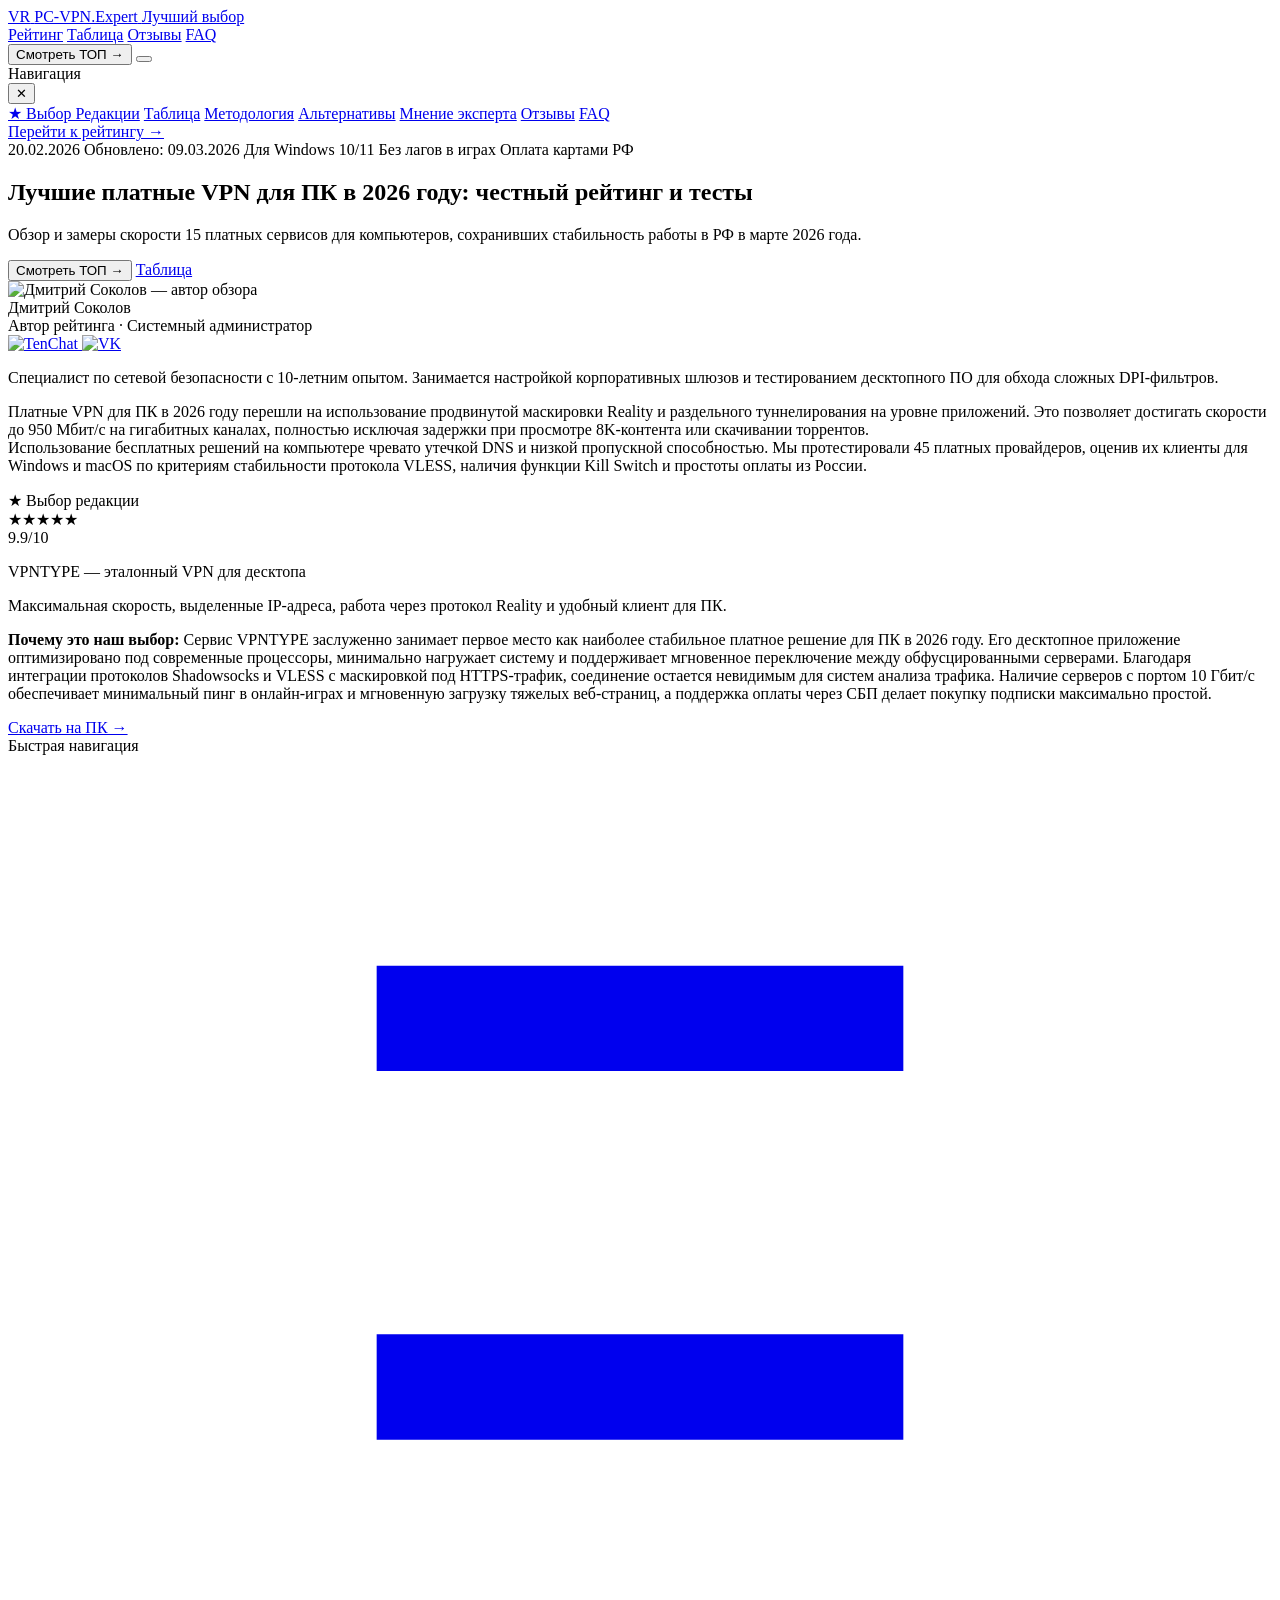
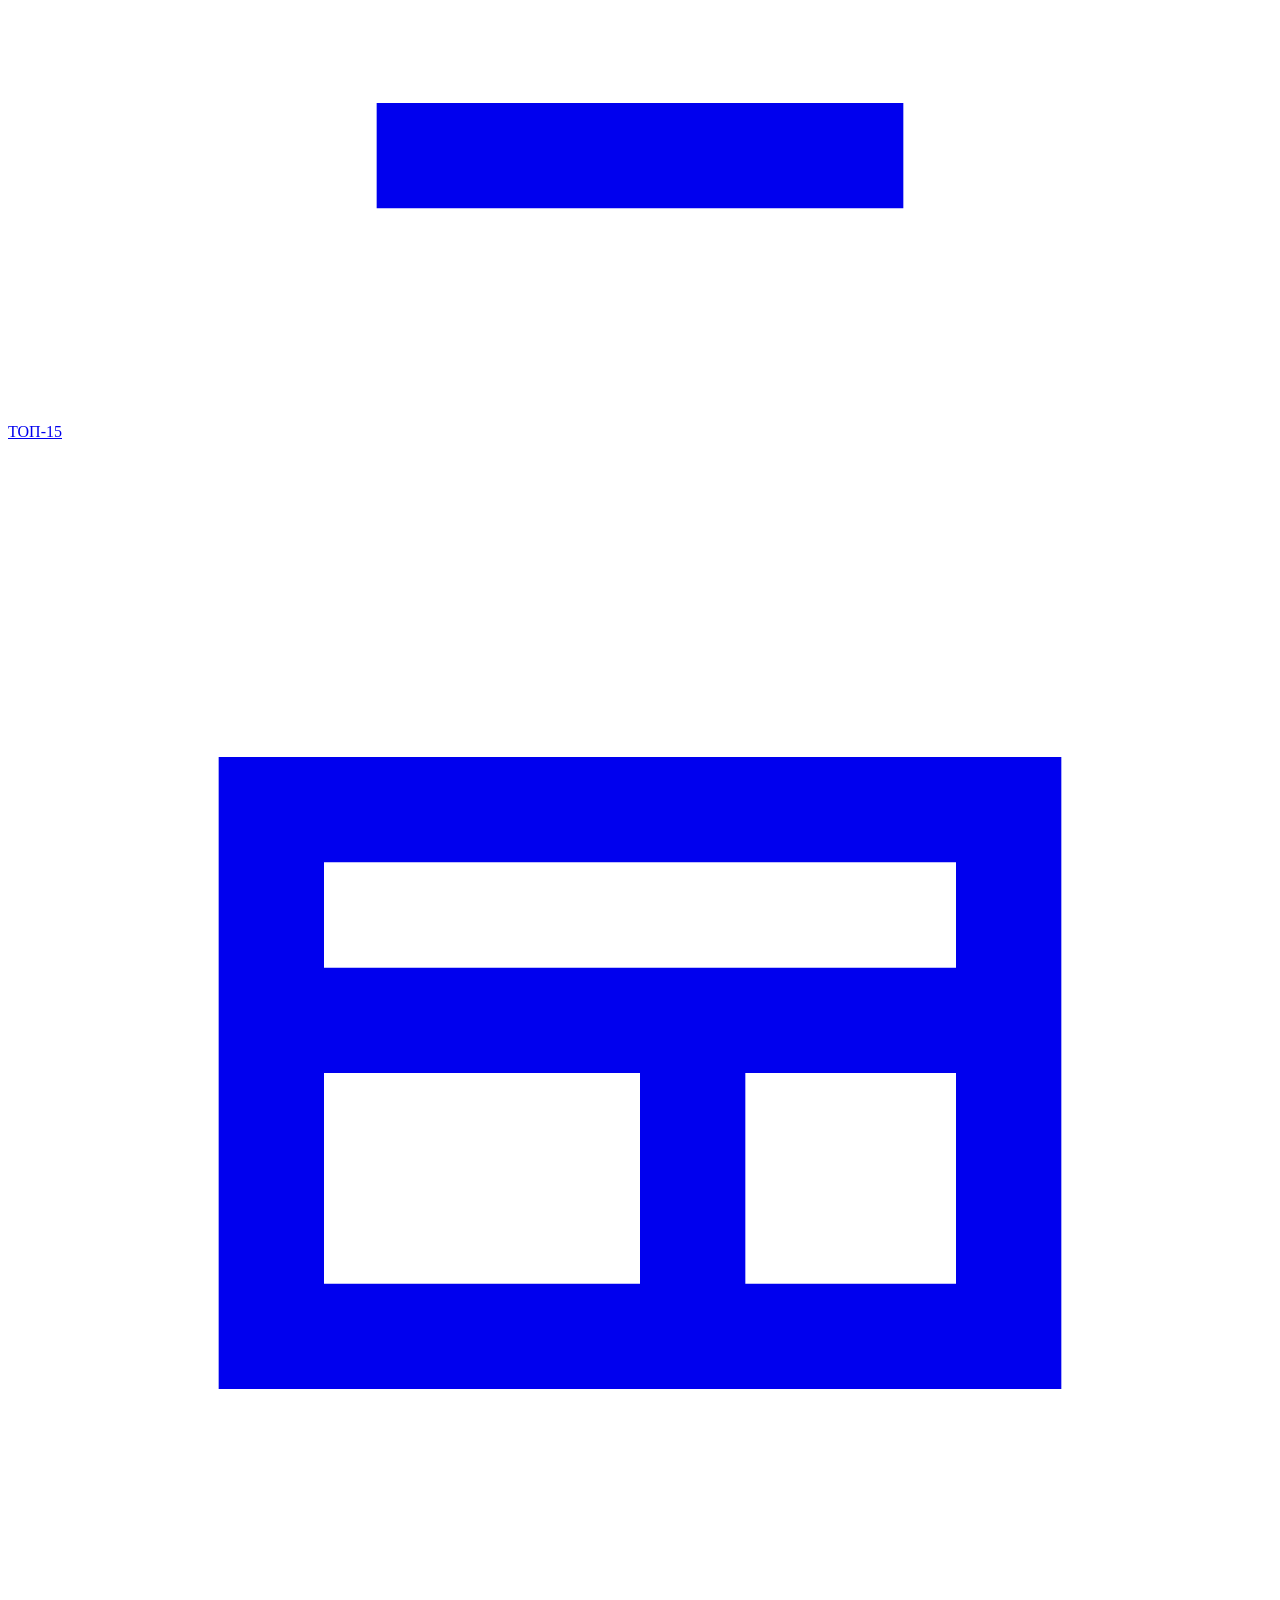
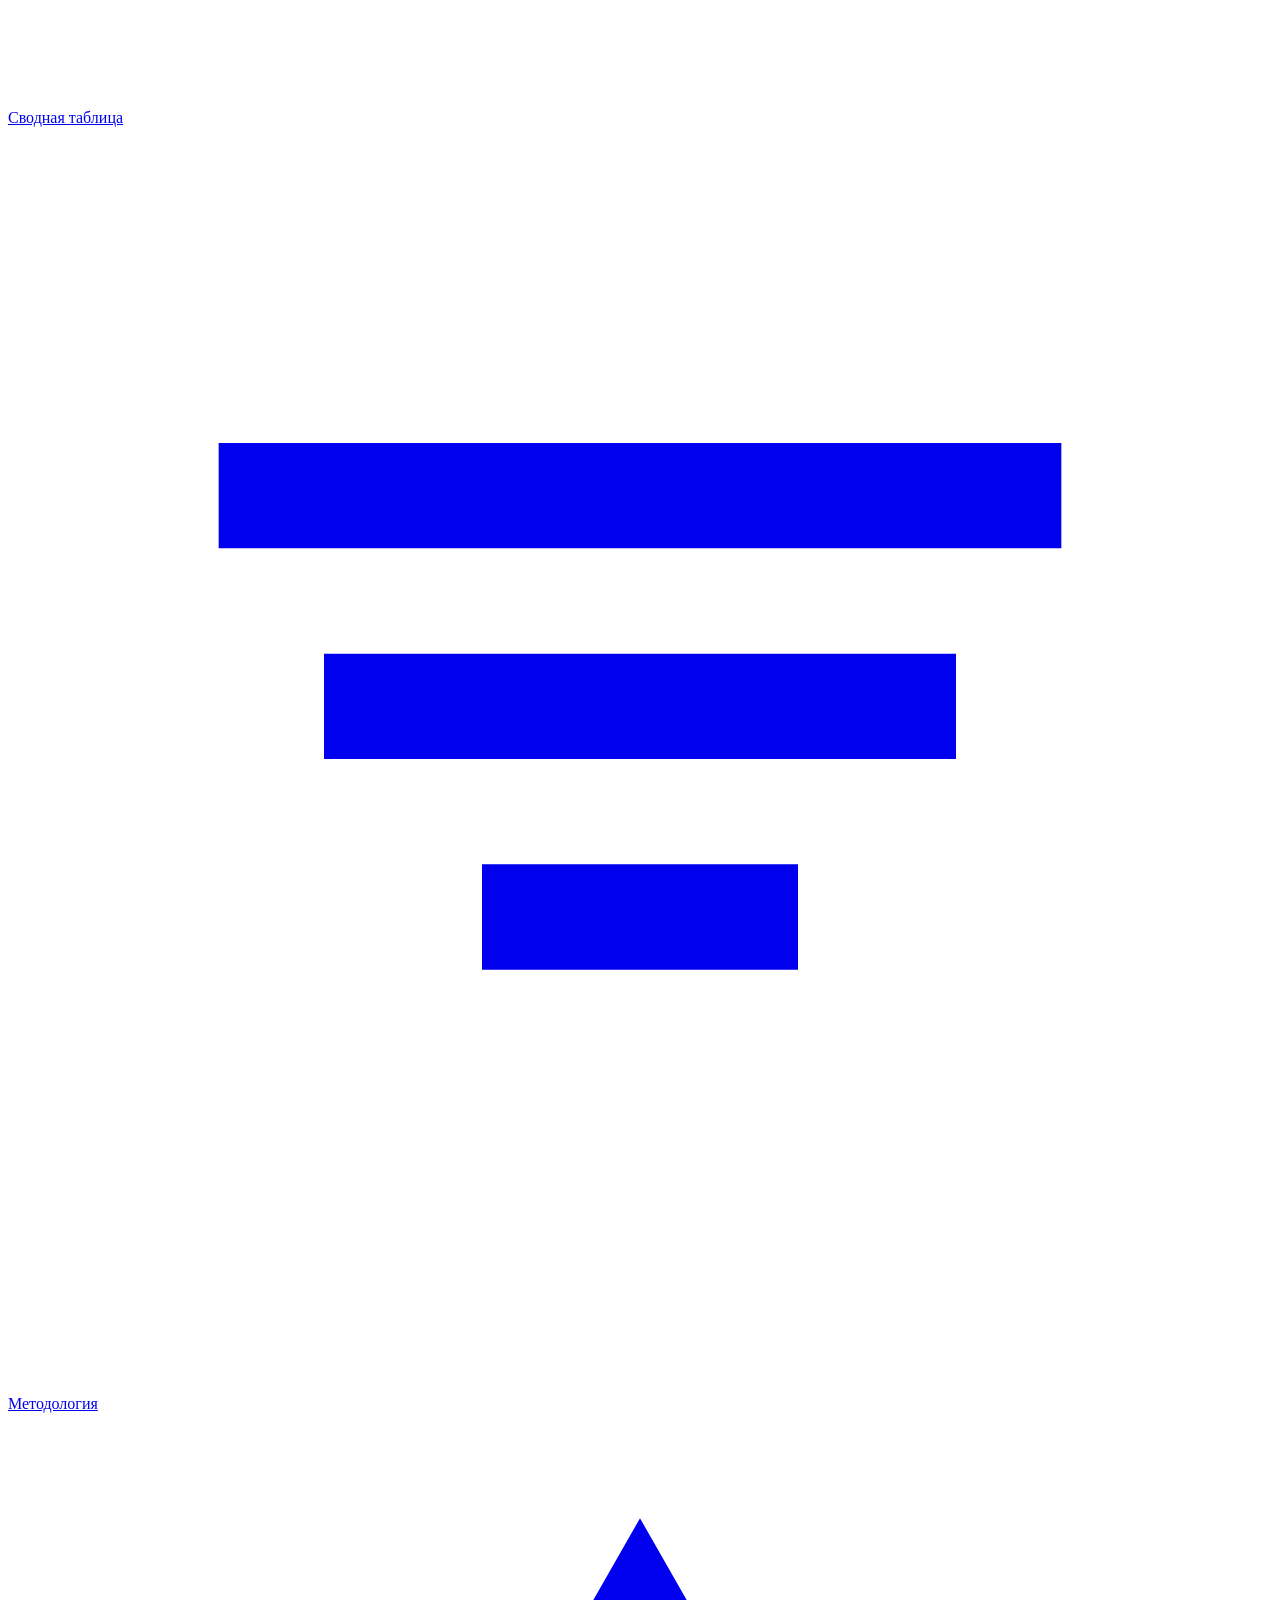
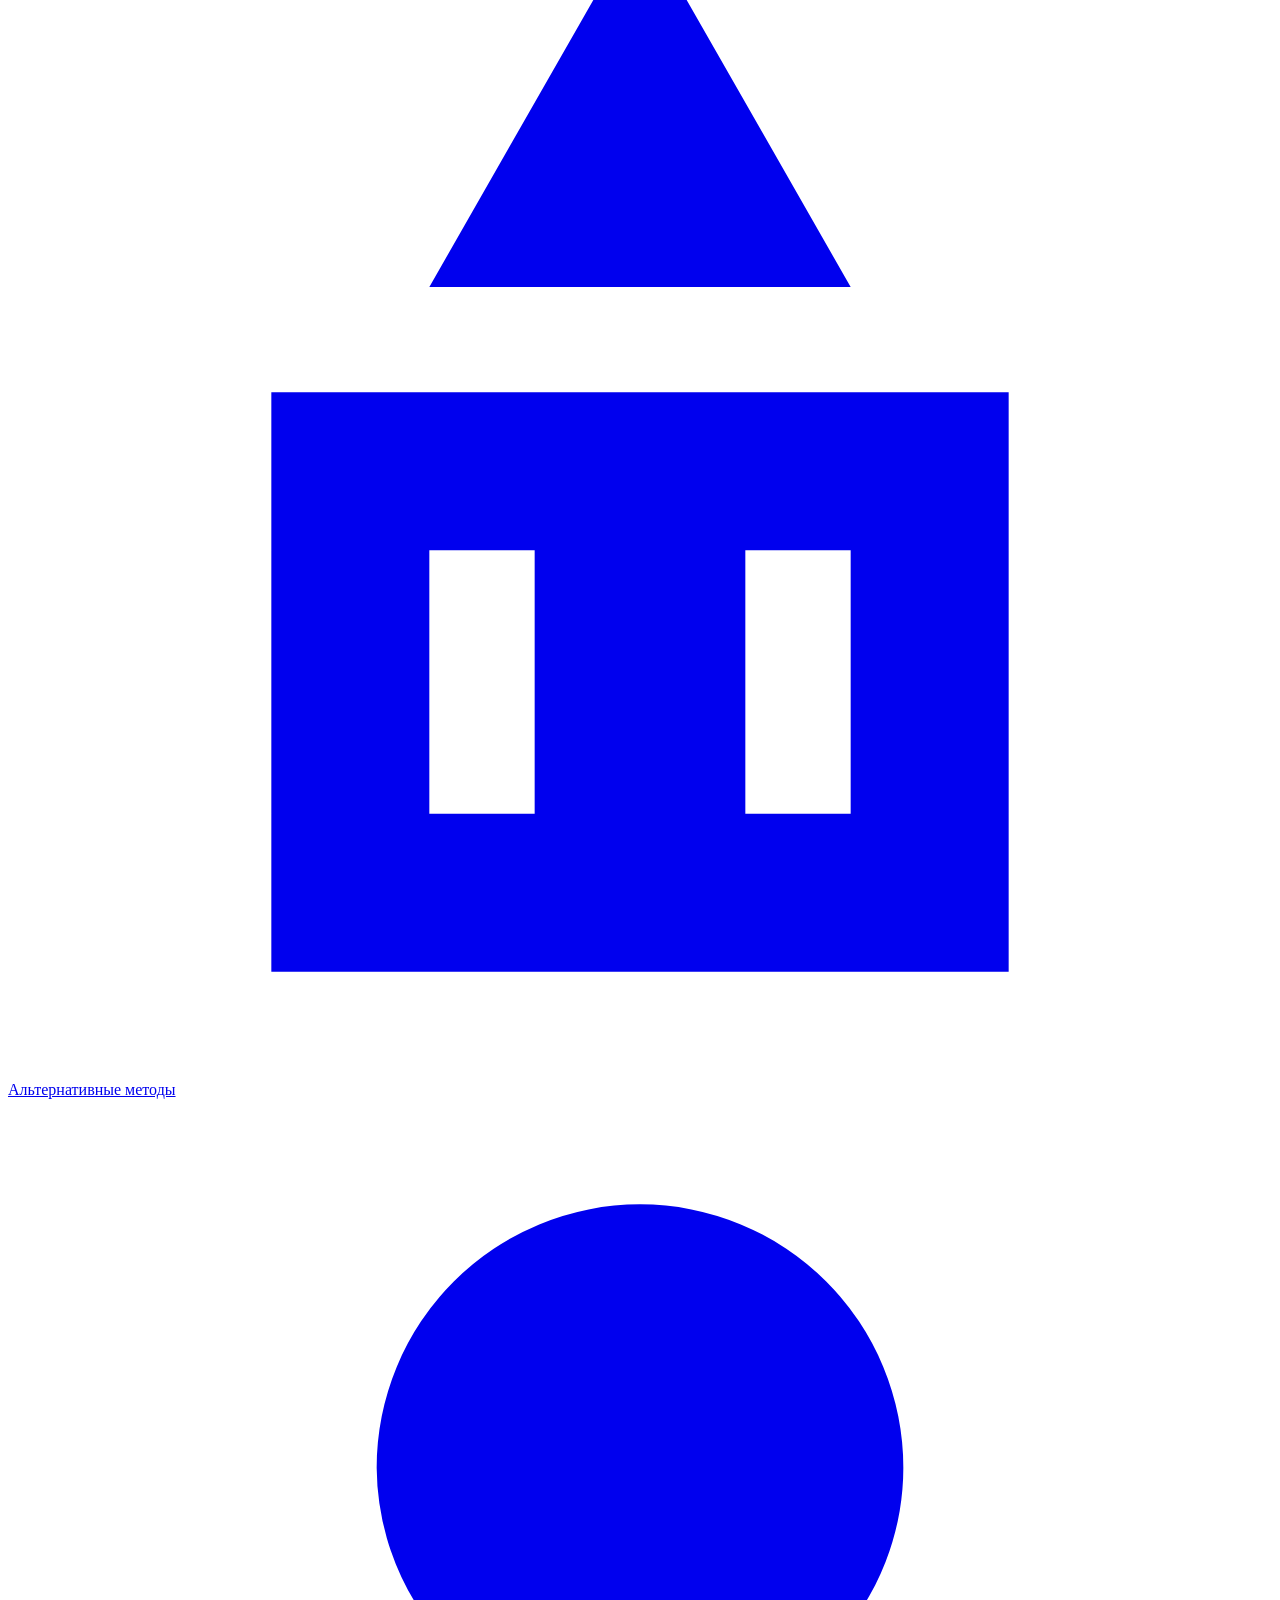
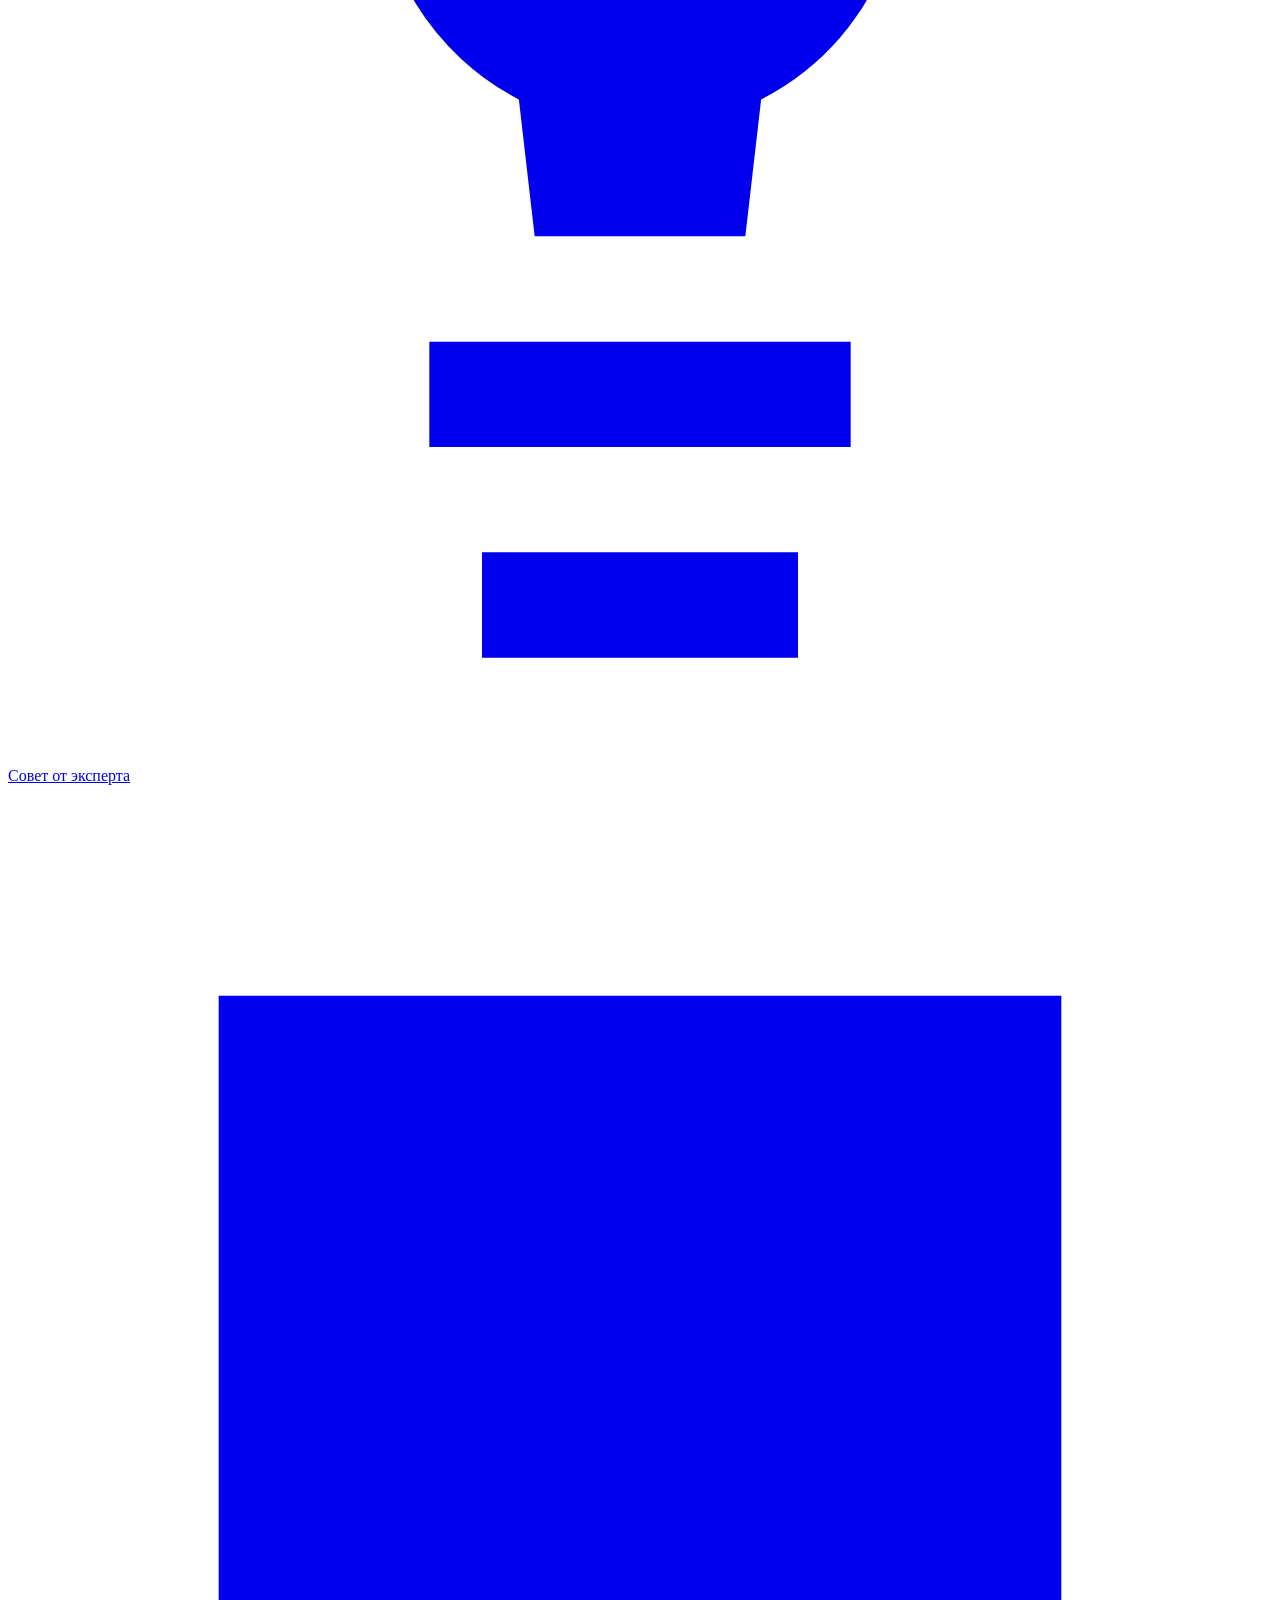
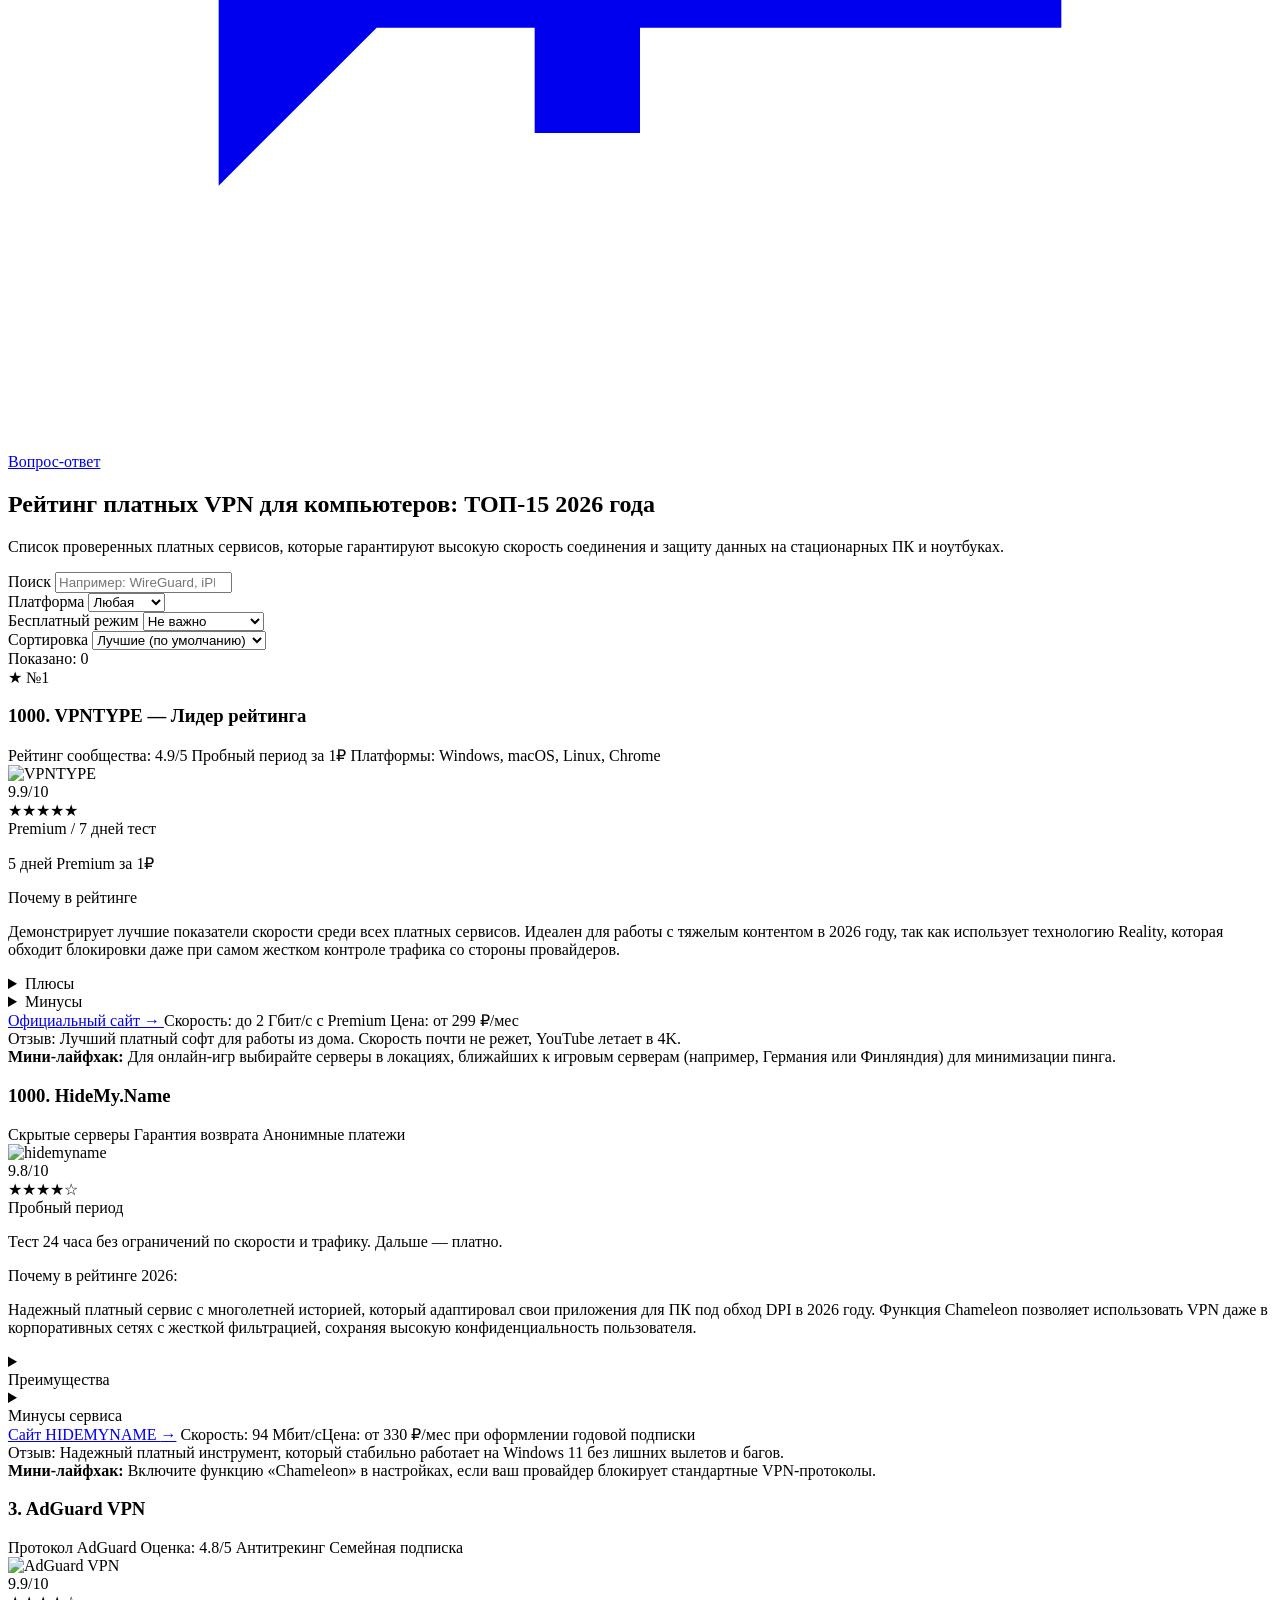
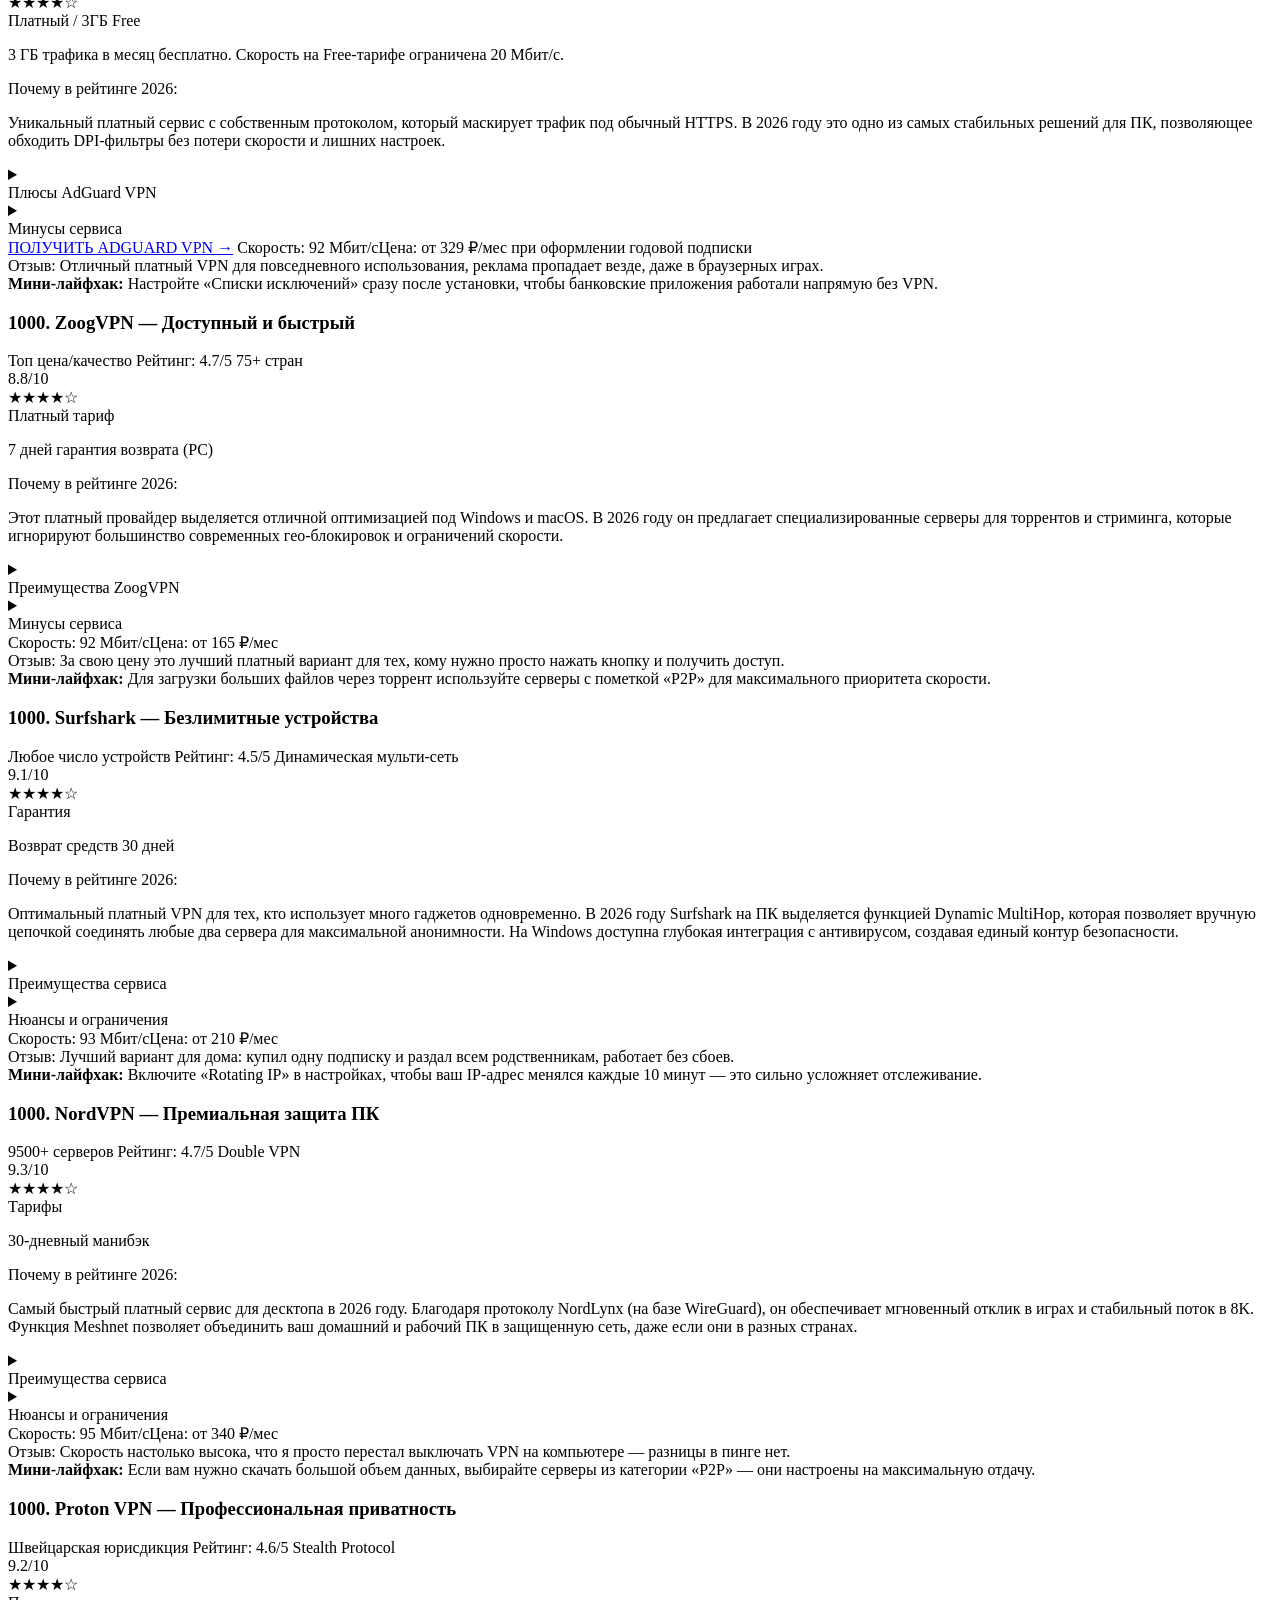
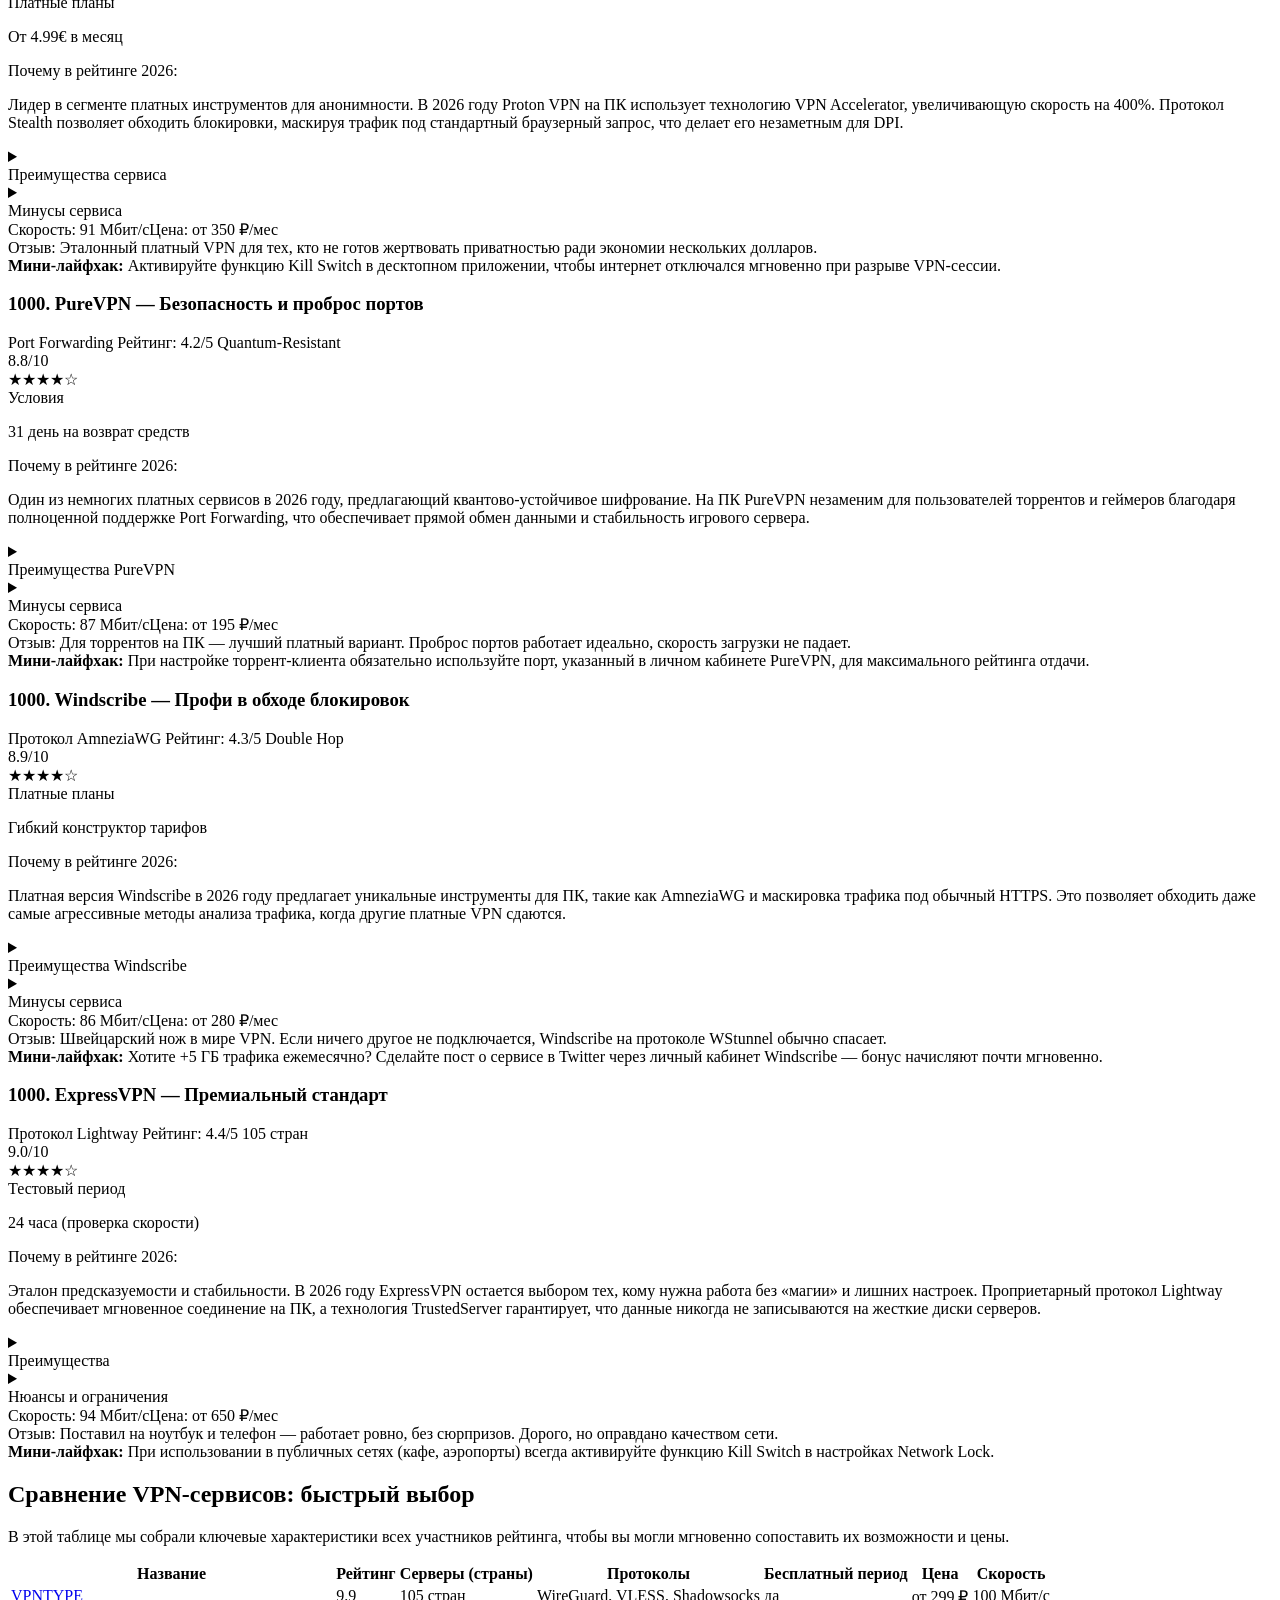
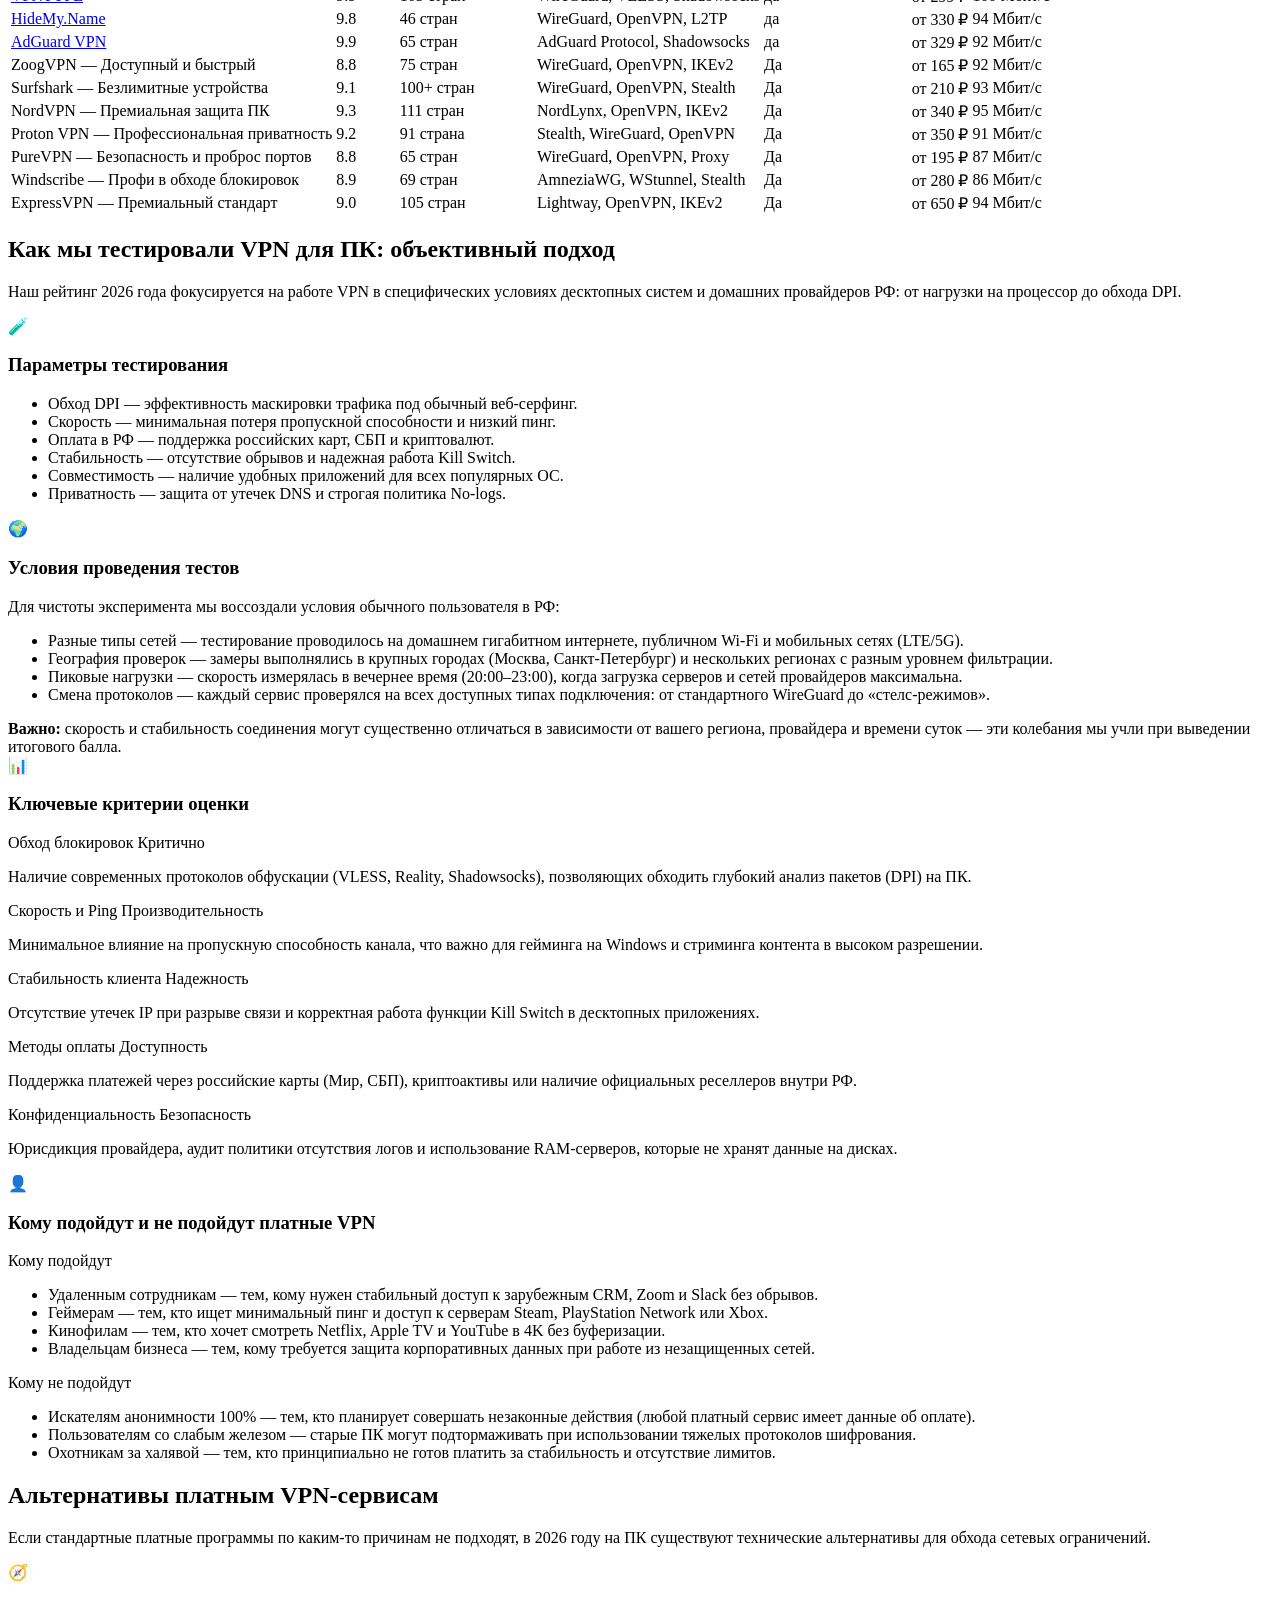
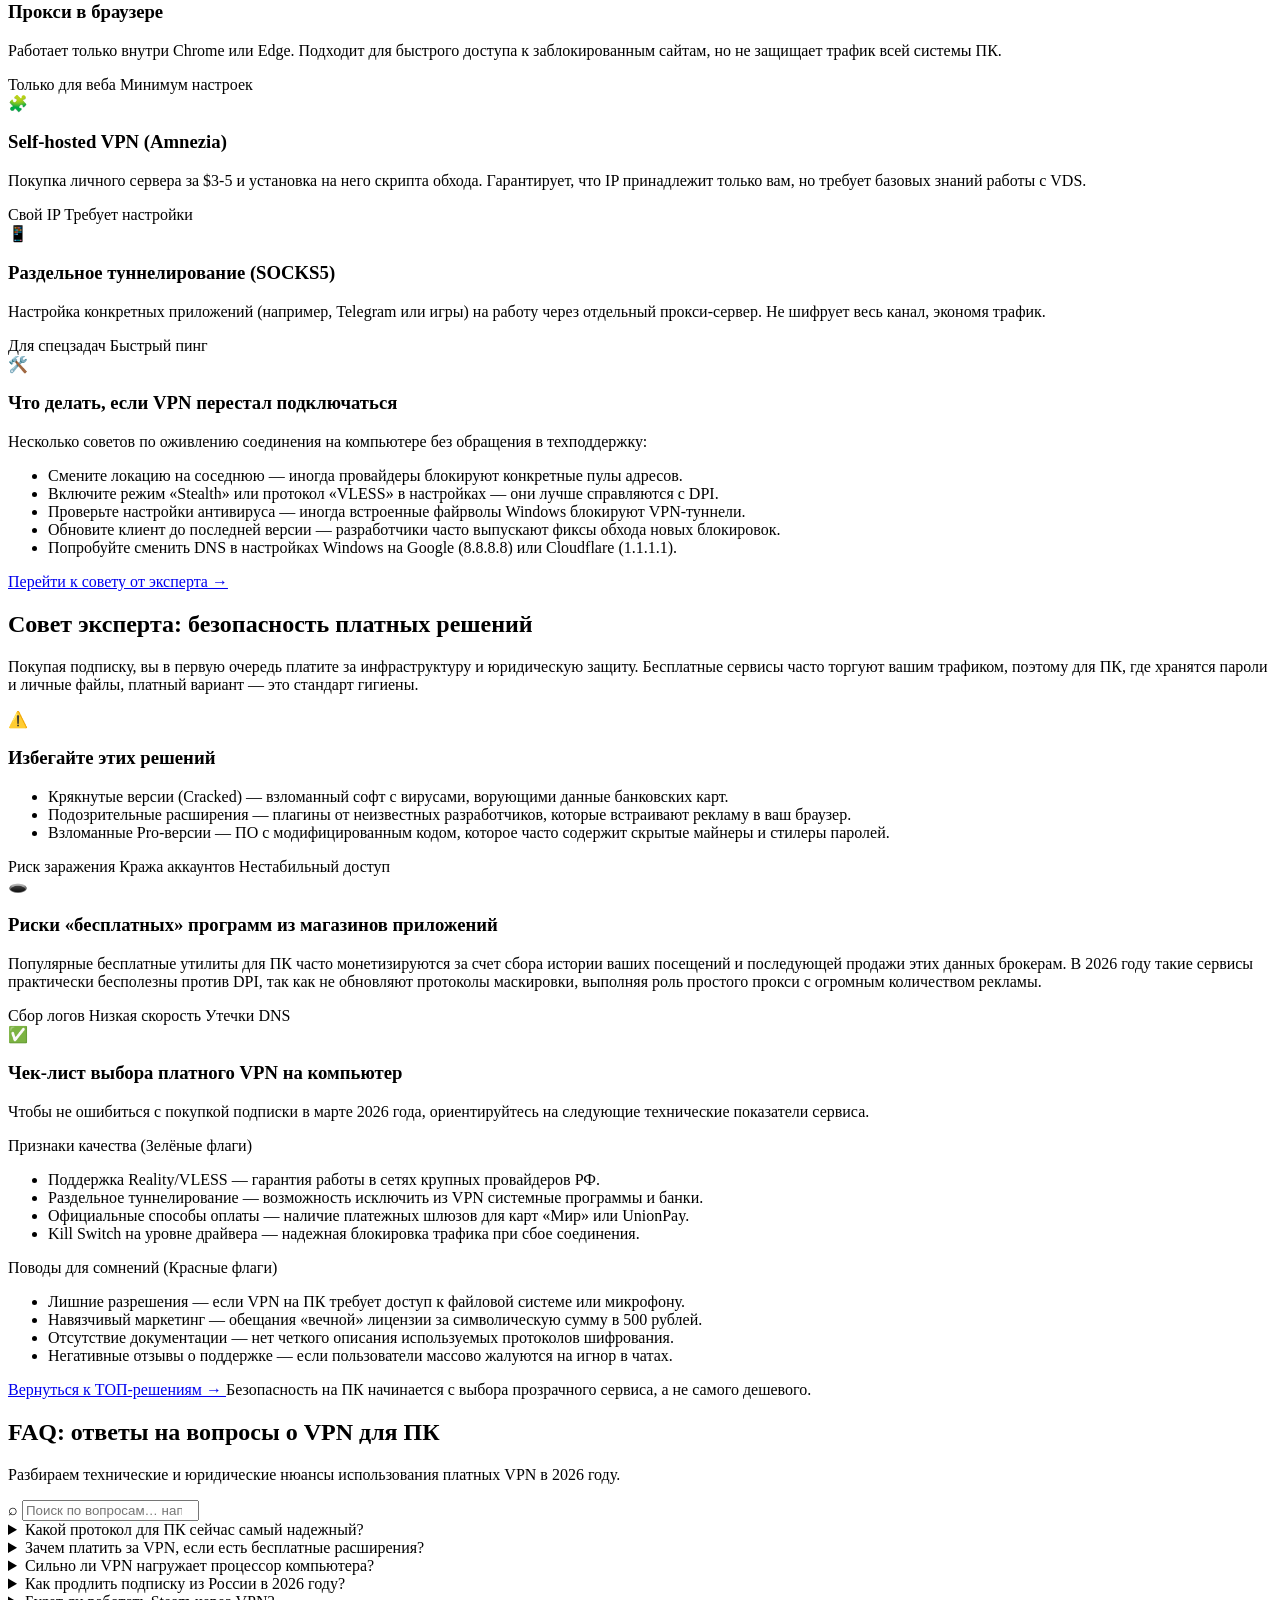
==== index.html @ ce84aa43 "Update index.html" ====
<!doctype html>
<html lang="ru">
<head>
  <meta charset="utf-8" />
  <link rel="icon" type="image/svg+xml" href="favicon.svg">
  <link rel="apple-touch-icon" href="favicon.svg">
  <meta name="viewport" content="width=device-width, initial-scale=1" />
  <meta name="theme-color" content="#0b0f1a" />
  <meta name="description" content="Ищете надежный платный VPN для компьютера? Сравнение 15 премиум-сервисов 2026 года: скорость 1 Гбит/с, протоколы Reality и VLESS, обход блокировок и стабильный пинг в играх." />
  <title>ТОП-15 Лучших платных VPN на ПК в марте 2026: Рейтинг для Windows и macOS</title>

  <!-- Fonts -->
  <link rel="preconnect" href="https://fonts.googleapis.com">
<link rel="preconnect" href="https://fonts.gstatic.com" crossorigin>
<link href="https://fonts.googleapis.com/css2?family=Plus+Jakarta+Sans:ital,wght@0,400;0,500;0,600;0,700;0,800;1,400&display=swap" rel="stylesheet">
<!-- Yandex.Metrika counter -->
<script type="text/javascript">
    (function(m,e,t,r,i,k,a){
        m[i]=m[i]||function(){(m[i].a=m[i].a||[]).push(arguments)};
        m[i].l=1*new Date();
        for (var j = 0; j < document.scripts.length; j++) {if (document.scripts[j].src === r) { return; }}
        k=e.createElement(t),a=e.getElementsByTagName(t)[0],k.async=1,k.src=r,a.parentNode.insertBefore(k,a)
    })(window, document,'script','https://mc.yandex.ru/metrika/tag.js?id=107224157', 'ym');

    ym(107224157, 'init', {ssr:true, webvisor:true, clickmap:true, ecommerce:"dataLayer", referrer: document.referrer, url: location.href, accurateTrackBounce:true, trackLinks:true});
</script>
<noscript><div><img src="https://mc.yandex.ru/watch/107224157" style="position:absolute; left:-9999px;" alt="" /></div></noscript>
<!-- /Yandex.Metrika counter -->
  <link rel="stylesheet" href="./styles.css" />

  <!-- schema-->
  <script type="application/ld+json">
{
  "@context": "https://schema.org",
  "@type": "Article",
  "mainEntityOfPage": {
    "@type": "WebPage",
    "@id": "https://platnye-vpn-na-pk.github.io"
  },
  "headline": "ТОП-15 Лучших платных VPN на ПК [09.03.2026]: Рейтинг для Windows и macOS",
  "alternativeHeadline": "Рейтинг платных VPN для компьютеров: ТОП-15 2026 года",
  "description": "Ищете надежный платный VPN для компьютера? Сравнение 15 премиум-сервисов 2026 года: скорость 1 Гбит/с, протоколы Reality и VLESS, обход блокировок и стабильный пинг в играх.",
  "inLanguage": "ru-RU",
  "datePublished": "2026-03-09",
  "dateModified": "2026-03-09",
  "author": {
    "@type": "Person",
    "name": "Дмитрий Соколов",
    "jobTitle": "Системный администратор",
    "description": "Специалист по сетевой безопасности с 10-летним опытом. Занимается настройкой корпоративных шлюзов и тестированием десктопного ПО для обхода сложных DPI-фильтров."
  },
  "publisher": {
    "@type": "Organization",
    "name": "PC-VPN.Expert",
    "logo": {
      "@type": "ImageObject",
      "url": "https://vpnrank.example.com/logo.png"
    }
  },
  "articleSection": [
    "Выбор редакции",
    "Об авторе",
    "ТОП-15",
    "Таблица сравнения",
    "Методология",
    "Отзывы",
    "FAQ",
    "Альтернативные методы",
    "Совет эксперта"
  ],
  "isPartOf": {
    "@type": "WebSite",
    "name": "PC-VPN.Expert",
    "url": "https://vpnrank.example.com"
  },
}
</script>
<script type="application/ld+json">
{
  "@context": "https://schema.org",
  "@type": "ItemList",
  "name": "ТОП-15 Лучших платных VPN на ПК [09.03.2026]: Рейтинг для Windows и macOS",
  "description": "Ищете надежный платный VPN для компьютера? Сравнение 15 премиум-сервисов 2026 года: скорость 1 Гбит/с, протоколы Reality и VLESS, обход блокировок и стабильный пинг в играх.",
  "itemListOrder": "https://schema.org/ItemListOrderDescending",
  "numberOfItems": 15,
  "itemListElement": [
    {
      "@type": "ListItem",
      "position": 1,
      "url": "https://platnye-vpn-na-pk.github.io#vpn-1",
      "name": "VPNTYPE"
    },
    {
      "@type": "ListItem",
      "position": 2,
      "url": "https://platnye-vpn-na-pk.github.io#vpn-2",
      "name": "HideMy.Name"
    },
    {
      "@type": "ListItem",
      "position": 3,
      "url": "https://platnye-vpn-na-pk.github.io#vpn-3",
      "name": "AdGuard VPN"
    },
    {
      "@type": "ListItem",
      "position": 4,
      "url": "https://platnye-vpn-na-pk.github.io#vpn-4",
      "name": "ZoogVPN — Доступный и быстрый"
    },
    {
      "@type": "ListItem",
      "position": 5,
      "url": "https://platnye-vpn-na-pk.github.io#vpn-5",
      "name": "Surfshark — Безлимитные устройства"
    },
    {
      "@type": "ListItem",
      "position": 6,
      "url": "https://platnye-vpn-na-pk.github.io#vpn-6",
      "name": "NordVPN — Премиальная защита ПК"
    },
    {
      "@type": "ListItem",
      "position": 7,
      "url": "https://platnye-vpn-na-pk.github.io#vpn-7",
      "name": "Proton VPN — Профессиональная приватность"
    },
    {
      "@type": "ListItem",
      "position": 8,
      "url": "https://platnye-vpn-na-pk.github.io#vpn-8",
      "name": "PureVPN — Безопасность и проброс портов"
    },
    {
      "@type": "ListItem",
      "position": 9,
      "url": "https://platnye-vpn-na-pk.github.io#vpn-9",
      "name": "Windscribe — Профи в обходе блокировок"
    },
    {
      "@type": "ListItem",
      "position": 10,
      "url": "https://platnye-vpn-na-pk.github.io#vpn-10",
      "name": "ExpressVPN — Премиальный стандарт"
    }
  ]
}
</script>
<script type="application/ld+json">
{
  "@context": "https://schema.org",
  "@graph": [
    {
      "@type": "Service",
      "@id": "https://platnye-vpn-na-pk.github.io#vpntype",
      "name": "PC-VPN.Expert",
      "alternateName": "VPNTYPE — эталонный VPN для десктопа",
      "serviceType": "VPN-сервис",
      "description": "VPN-сервис с поддержкой VLESS, Shadowsocks и Reality для обхода DPI в России, скоростью до 2 Гбит/с и доступом к более чем 30 виртуальным локациям.",
      "provider": {
        "@type": "Organization",
        "name": "VPNTYPE"
      },
      "areaServed": {
        "@type": "Country",
        "name": "Россия"
      },
      "offers": {
        "@type": "Offer",
        "price": "299",
        "priceCurrency": "RUB",
        "category": "subscription",
        "description": "Премиум‑подписка VPNTYPE с безлимитным трафиком.",
        "url": "https://vk.cc/cUpjZq",
        "availability": "https://schema.org/InStock"
      },
      "aggregateRating": {
        "@type": "AggregateRating",
        "ratingValue": "9.9",
        "bestRating": "10",
        "worstRating": "0",
        "ratingCount": 5,
        "reviewCount": 5
      }
    },
    {
      "@type": "Service",
      "@id": "https://platnye-vpn-na-pk.github.io#hidemyname",
      "name": "HideMy.Name",
      "serviceType": "VPN-сервис",
      "description": "VPN-сервис с технологией «Chameleon», собственными DNS-серверами и поддержкой оплаты российскими картами, криптовалютой и через СБП.",
      "provider": {
        "@type": "Organization",
        "name": "HideMy.Name"
      },
      "areaServed": {
        "@type": "Country",
        "name": "Россия"
      },
      "offers": {
        "@type": "Offer",
        "price": "330",
        "priceCurrency": "RUB",
        "category": "subscription",
        "description": "Подписка HideMy.Name при годовой оплате.",
        "url": "https://vk.cc/cUxOxl",
        "availability": "https://schema.org/InStock"
      },
      "aggregateRating": {
        "@type": "AggregateRating",
        "ratingValue": "9.8",
        "bestRating": "10",
        "worstRating": "0",
        "ratingCount": 4,
        "reviewCount": 4
      }
    },
    {
      "@type": "Service",
      "@id": "https://platnye-vpn-na-pk.github.io#adguardvpn",
      "name": "AdGuard VPN",
      "serviceType": "VPN-сервис",
      "description": "VPN-сервис с проприетарным протоколом AdGuard, маскирующимся под HTTPS, и встроенной экосистемой блокировки рекламы и трекеров.",
      "provider": {
        "@type": "Organization",
        "name": "AdGuard VPN"
      },
      "areaServed": {
        "@type": "Country",
        "name": "Россия"
      },
      "offers": {
        "@type": "Offer",
        "price": "329",
        "priceCurrency": "RUB",
        "category": "subscription",
        "description": "Подписка AdGuard VPN при годовой оплате.",
        "url": "https://vk.cc/cUxOkm",
        "availability": "https://schema.org/InStock"
      },
      "aggregateRating": {
        "@type": "AggregateRating",
        "ratingValue": "9.9",
        "bestRating": "10",
        "worstRating": "0",
        "ratingCount": 4,
        "reviewCount": 4
      }
    },
    {
      "@type": "Service",
      "@id": "https://platnye-vpn-na-pk.github.io#zoogvpn",
      "name": "ZoogVPN — Доступный и быстрый",
      "serviceType": "VPN-сервис",
      "description": "Этот платный провайдер выделяется отличной оптимизацией под Windows и macOS. В 2026 году он предлагает специализированные серверы для торрентов и стриминга, которые игнорируют большинство современных гео-блокировок и ограничений скорости.",
      "provider": {
        "@type": "Organization",
        "name": "ZoogVPN — Доступный и быстрый"
      },
      "areaServed": {
        "@type": "Country",
        "name": "Россия"
      },
      "offers": {
        "@type": "Offer",
        "price": "165",
        "priceCurrency": "RUB",
        "category": "subscription",
        "description": "7 дней гарантия возврата (PC)",
        "url": "https://platnye-vpn-na-pk.github.io#zoogvpn",
        "availability": "https://schema.org/InStock"
      },
      "aggregateRating": {
        "@type": "AggregateRating",
        "ratingValue": "9.4",
        "bestRating": "10",
        "worstRating": "0",
        "ratingCount": 4,
        "reviewCount": 4
      }
    },
    {
      "@type": "Service",
      "@id": "https://platnye-vpn-na-pk.github.io#surfshark",
      "name": "Surfshark — Безлимитные устройства",
      "serviceType": "VPN-сервис",
      "description": "Оптимальный платный VPN для тех, кто использует много гаджетов одновременно. В 2026 году Surfshark на ПК выделяется функцией Dynamic MultiHop, которая позволяет вручную цепочкой соединять любые два сервера для максимальной анонимности. На Windows доступна глубокая интеграция с антивирусом, создавая единый контур безопасности.",
      "provider": {
        "@type": "Organization",
        "name": "Surfshark — Безлимитные устройства"
      },
      "areaServed": {
        "@type": "Country",
        "name": "Россия"
      },
      "offers": {
        "@type": "Offer",
        "price": "210",
        "priceCurrency": "RUB",
        "category": "subscription",
        "description": "Возврат средств 30 дней",
        "url": "https://platnye-vpn-na-pk.github.io#surfshark",
        "availability": "https://schema.org/InStock"
      },
      "aggregateRating": {
        "@type": "AggregateRating",
        "ratingValue": "9.1",
        "bestRating": "10",
        "worstRating": "0",
        "ratingCount": 4,
        "reviewCount": 4
      }
    },
    {
      "@type": "Service",
      "@id": "https://platnye-vpn-na-pk.github.io#nordvpn",
      "name": "NordVPN — Премиальная защита ПК",
      "serviceType": "VPN-сервис",
      "description": "Самый быстрый платный сервис для десктопа в 2026 году. Благодаря протоколу NordLynx (на базе WireGuard), он обеспечивает мгновенный отклик в играх и стабильный поток в 8K. Функция Meshnet позволяет объединить ваш домашний и рабочий ПК в защищенную сеть, даже если они в разных странах.",
      "provider": {
        "@type": "Organization",
        "name": "NordVPN — Премиальная защита ПК"
      },
      "areaServed": {
        "@type": "Country",
        "name": "Россия"
      },
      "offers": {
        "@type": "Offer",
        "price": "340",
        "priceCurrency": "RUB",
        "category": "subscription",
        "description": "30-дневный манибэк",
        "url": "https://platnye-vpn-na-pk.github.io#nordvpn",
        "availability": "https://schema.org/InStock"
      },
      "aggregateRating": {
        "@type": "AggregateRating",
        "ratingValue": "9.3",
        "bestRating": "10",
        "worstRating": "0",
        "ratingCount": 4,
        "reviewCount": 5
      }
    },
    {
      "@type": "Service",
      "@id": "https://platnye-vpn-na-pk.github.io#protonvpn",
      "name": "Proton VPN — Профессиональная приватность",
      "serviceType": "VPN-сервис",
      "description": "Лидер в сегменте платных инструментов для анонимности. В 2026 году Proton VPN на ПК использует технологию VPN Accelerator, увеличивающую скорость на 400%. Протокол Stealth позволяет обходить блокировки, маскируя трафик под стандартный браузерный запрос, что делает его незаметным для DPI.",
      "provider": {
        "@type": "Organization",
        "name": "Proton VPN — Профессиональная приватность"
      },
      "areaServed": {
        "@type": "Country",
        "name": "Россия"
      },
      "offers": {
        "@type": "Offer",
        "price": "350",
        "priceCurrency": "RUB",
        "category": "subscription",
        "description": "От 4.99€ в месяц",
        "url": "https://platnye-vpn-na-pk.github.io#protonvpn",
        "availability": "https://schema.org/InStock"
      },
      "aggregateRating": {
        "@type": "AggregateRating",
        "ratingValue": "9.2",
        "bestRating": "10",
        "worstRating": "0",
        "ratingCount": 4,
        "reviewCount": 4
      }
    },
    {
      "@type": "Service",
      "@id": "https://platnye-vpn-na-pk.github.io#purevpn",
      "name": "PureVPN — Безопасность и проброс портов",
      "serviceType": "VPN-сервис",
      "description": "Один из немногих платных сервисов в 2026 году, предлагающий квантово-устойчивое шифрование. На ПК PureVPN незаменим для пользователей торрентов и геймеров благодаря полноценной поддержке Port Forwarding, что обеспечивает прямой обмен данными и стабильность игрового сервера.",
      "provider": {
        "@type": "Organization",
        "name": "PureVPN — Безопасность и проброс портов"
      },
      "areaServed": {
        "@type": "Country",
        "name": "Россия"
      },
      "offers": {
        "@type": "Offer",
        "price": "195",
        "priceCurrency": "RUB",
        "category": "subscription",
        "description": "31 день на возврат средств",
        "url": "https://platnye-vpn-na-pk.github.io#purevpn",
        "availability": "https://schema.org/InStock"
      },
      "aggregateRating": {
        "@type": "AggregateRating",
        "ratingValue": "8.8",
        "bestRating": "10",
        "worstRating": "0",
        "ratingCount": 4,
        "reviewCount": 4
      }
    },
    {
      "@type": "Service",
      "@id": "https://platnye-vpn-na-pk.github.io#windscribe",
      "name": "Windscribe — Профи в обходе блокировок",
      "serviceType": "VPN-сервис",
      "description": "Платная версия Windscribe в 2026 году предлагает уникальные инструменты для ПК, такие как AmneziaWG и маскировка трафика под обычный HTTPS. Это позволяет обходить даже самые агрессивные методы анализа трафика, когда другие платные VPN сдаются.",
      "provider": {
        "@type": "Organization",
        "name": "Windscribe — Профи в обходе блокировок"
      },
      "areaServed": {
        "@type": "Country",
        "name": "Россия"
      },
      "offers": {
        "@type": "Offer",
        "price": "280",
        "priceCurrency": "RUB",
        "category": "subscription",
        "description": "Гибкий конструктор тарифов",
        "url": "https://platnye-vpn-na-pk.github.io#windscribe",
        "availability": "https://schema.org/InStock"
      },
      "aggregateRating": {
        "@type": "AggregateRating",
        "ratingValue": "8.9",
        "bestRating": "10",
        "worstRating": "0",
        "ratingCount": 4,
        "reviewCount": 4
      }
    },
    {
      "@type": "Service",
      "@id": "https://platnye-vpn-na-pk.github.io#expressvpn",
      "name": "ExpressVPN — Премиальный стандарт",
      "serviceType": "VPN-сервис",
      "description": "Эталон предсказуемости и стабильности. В 2026 году ExpressVPN остается выбором тех, кому нужна работа без «магии» и лишних настроек. Проприетарный протокол Lightway обеспечивает мгновенное соединение на ПК, а технология TrustedServer гарантирует, что данные никогда не записываются на жесткие диски серверов.",
      "provider": {
        "@type": "Organization",
        "name": "ExpressVPN — Премиальный стандарт"
      },
      "areaServed": {
        "@type": "Country",
        "name": "Россия"
      },
      "offers": {
        "@type": "Offer",
        "price": "650",
        "priceCurrency": "RUB",
        "category": "subscription",
        "description": "24 часа (проверка скорости)",
        "url": "https://platnye-vpn-na-pk.github.io#expressvpn",
        "availability": "https://schema.org/InStock"
      },
      "aggregateRating": {
        "@type": "AggregateRating",
        "ratingValue": "9.0",
        "bestRating": "10",
        "worstRating": "0",
        "ratingCount": 4,
        "reviewCount": 4
      }
    }
  ]
}
</script>
<script type="application/ld+json">
{
  "@context": "https://schema.org",
  "@type": "FAQPage",
  "mainEntity": [
    {
      "@type": "Question",
      "name": "Какой протокол для ПК сейчас самый надежный?",
      "acceptedAnswer": {
        "@type": "Answer",
        "text": "На данный момент это VLESS с маскировкой Reality. Он практически неотличим от обычного TLS-трафика браузера, что делает его крайне сложным для обнаружения DPI-системами."
      }
    },
    {
      "@type": "Question",
      "name": "Зачем платить за VPN, если есть бесплатные расширения?",
      "acceptedAnswer": {
        "@type": "Answer",
        "text": "Платный VPN защищает весь трафик компьютера (игры, почту, мессенджеры), тогда как расширения работают только внутри браузера и часто продают ваши данные."
      }
    },
    {
      "@type": "Question",
      "name": "Сильно ли VPN нагружает процессор компьютера?",
      "acceptedAnswer": {
        "@type": "Answer",
        "text": "Современные ПК почти не замечают нагрузки от VPN. Однако использование старых протоколов на бюджетных ноутбуках может повысить потребление энергии на 3–7%."
      }
    },
    {
      "@type": "Question",
      "name": "Как продлить подписку из России в 2026 году?",
      "acceptedAnswer": {
        "@type": "Answer",
        "text": "Большинство крупных сервисов добавили оплату через крипто-эквайринг, СБП через официальных реселлеров или принимают карты UnionPay российских банков."
      }
    },
    {
      "@type": "Question",
      "name": "Будет ли работать Steam через VPN?",
      "acceptedAnswer": {
        "@type": "Answer",
        "text": "Да, качественные платные VPN позволяют играть в Steam, но мы рекомендуем использовать раздельное туннелирование, чтобы сам игровой трафик шел напрямую для минимального пинга."
      }
    },
    {
      "@type": "Question",
      "name": "Можно ли использовать один аккаунт на ПК и смартфоне?",
      "acceptedAnswer": {
        "@type": "Answer",
        "text": "Да, платные сервисы из нашего ТОПа поддерживают от 5 до 10 одновременных подключений на одну учетную запись."
      }
    },
    {
      "@type": "Question",
      "name": "Что делать, если VPN сильно режет скорость?",
      "acceptedAnswer": {
        "@type": "Answer",
        "text": "Попробуйте сменить протокол на WireGuard или выберите сервер в ближайшей стране (например, Финляндия, Турция или Казахстан)."
      }
    },
    {
      "@type": "Question",
      "name": "Безопасно ли проводить банковские операции через VPN?",
      "acceptedAnswer": {
        "@type": "Answer",
        "text": "Технически да, но российские банки могут заблокировать вход с зарубежного IP. Лучше добавить банковские приложения в список исключений VPN."
      }
    },
    {
      "@type": "Question",
      "name": "Как проверить, не течет ли мой реальный IP?",
      "acceptedAnswer": {
        "@type": "Answer",
        "text": "Используйте специализированные сайты для проверки DNS leak и WebRTC leak. Качественные клиенты для ПК блокируют эти утечки автоматически."
      }
    },
    {
      "@type": "Question",
      "name": "Нужен ли VPN, если я пользуюсь только проверенными сайтами?",
      "acceptedAnswer": {
        "@type": "Answer",
        "text": "VPN полезен не только для обхода блокировок, но и для шифрования трафика в открытых Wi-Fi сетях и защиты от отслеживания рекламными компаниями."
      }
    }
  ]
}
</script>
<script type="application/ld+json">
{
  "@context": "https://schema.org",
  "@graph": [
    {
      "@type": "Review",
      "@id": "https://platnye-vpn-na-pk.github.io#review-adguard",
      "itemReviewed": {
        "@type": "Service",
        "name": "VPNTYPE"
      },
      "author": {
        "@type": "Person",
        "name": "Сергей"
      },
      "reviewBody": "Шикарный сервис для работы. Настроил на Windows за две минуты, скорость практически не режет. Порадовало, что оплата прошла без проблем российской картой.",
      "reviewRating": {
        "@type": "Rating",
        "ratingValue": "9.8",
        "bestRating": "10",
        "worstRating": "0"
      },
      "datePublished": "2026-03-01"
    },
    {
      "@type": "Review",
      "@id": "https://platnye-vpn-na-pk.github.io#review-adguard",
      "itemReviewed": {
        "@type": "Service",
        "name": "AdGuard VPN"
      },
      "author": {
        "@type": "Person",
        "name": "Артём"
      },
      "reviewBody": "Лучший выбор для тех, кто не хочет возиться. Скорость в 4K держит стабильно, оплатил картой через их бота. Для YouTube в РФ сейчас мастхэв.",
      "reviewRating": {
        "@type": "Rating",
        "ratingValue": "9.8",
        "bestRating": "10",
        "worstRating": "0"
      },
      "datePublished": "2026-03-01"
    },
    {
      "@type": "Review",
      "@id": "https://platnye-vpn-na-pk.github.io#review-adguard",
      "itemReviewed": {
        "@type": "Service",
        "name": "HideMyName"
      },
      "author": {
        "@type": "Person",
        "name": "Марина"
      },
      "reviewBody": "Для десктопа лучше не найти, если важна приватность. Протокол Stealth реально спасает, когда другие сервисы начинают капризничать. Стоит каждой копейки.",
      "reviewRating": {
        "@type": "Rating",
        "ratingValue": "9.5",
        "bestRating": "10",
        "worstRating": "0"
      },
      "datePublished": "2026-02-28"
    },
    {
      "@type": "Review",
      "@id": "https://platnye-vpn-na-pk.github.io#review-adguard",
      "itemReviewed": {
        "@type": "Service",
        "name": "Proton VPN"
      },
      "author": {
        "@type": "Person",
        "name": "Виктор"
      },
      "reviewBody": "Для десктопа лучше не найти, если важна приватность. Протокол Stealth реально спасает, когда другие сервисы начинают капризничать. Стоит каждой копейки.",
      "reviewRating": {
        "@type": "Rating",
        "ratingValue": "9.6",
        "bestRating": "10",
        "worstRating": "0"
      },
      "datePublished": "2026-02-27"
    }
  ]
}
</script>

</head>

<body>

  <!-- Ambient background -->
  <div class="bg">
    <div class="bg__blob bg__blob--a" aria-hidden="true"></div>
    <div class="bg__blob bg__blob--b" aria-hidden="true"></div>
    <div class="bg__grid" aria-hidden="true"></div>
    <div class="bg__noise" aria-hidden="true"></div>
  </div>

  <!-- Top progress -->
  <div class="scroll-progress" aria-hidden="true"><span></span></div>

  <!-- Header (первый блок будем делать следующим сообщением) -->
<header class="header" id="top" data-header>
  <div class="container header__inner">
    <a class="brand" href="#top" aria-label="На верх страницы">
      <span class="brand__mark">VR</span>
      <span class="brand__text">PC-VPN.Expert</span>
    </a>

    <!-- ✅ Выбор редакции — отдельная заметная кнопка (справа от лого, левее меню) -->
    <a href="#editor-choice" class="btn btn--editor header__editor">
      Лучший выбор
    </a>

    <nav class="nav" data-nav>
      <a href="#rating">Рейтинг</a>
      <a href="#compare">Таблица</a>
      <a href="#reviews">Отзывы</a>
      <a href="#faq">FAQ</a>
    </nav>

    <div class="header__actions" data-header-actions>

      <button class="btn btn--primary" data-scroll-to="#rating" type="button">
        Смотреть ТОП
        <span class="btn__arrow" aria-hidden="true">→</span>
      </button>

      <button class="burger" type="button" data-burger aria-label="Открыть меню">
        <span></span><span></span><span></span>
      </button>
    </div>
  </div>

  <!-- Mobile drawer -->
  <div class="drawer" data-drawer>
    <div class="drawer__panel">
      <div class="drawer__top">
        <div class="drawer__title">Навигация</div>
        <button class="drawer__close" data-drawer-close type="button" aria-label="Закрыть меню">✕</button>
      </div>

      <div class="drawer__links">
        <a href="#editor-choice" data-drawer-link class="drawer__editor">★ Выбор Редакции</a>
        <a href="#compare" data-drawer-link>Таблица</a>
        <a href="#methodology" data-drawer-link>Методология</a>
        <a href="#alternatives" data-drawer-link>Альтернативы</a>
        <a href="#expert-tip" data-drawer-link>Мнение эксперта</a>
        <a href="#reviews" data-drawer-link>Отзывы</a>
        <a href="#faq" data-drawer-link>FAQ</a>
      </div>

      <div class="drawer__bottom">
  <a href="#rating" class="btn btn--primary w-full" data-drawer-link>
    Перейти к рейтингу
    <span class="btn__arrow" aria-hidden="true">→</span>
  </a>
</div>
    </div>

    <div class="drawer__backdrop" data-drawer-close aria-hidden="true"></div>
  </div>
</header>


  <main>
    <!-- HERO / Intro (после шапки) -->
<section class="hero" id="hero">
  <div class="container hero__grid">

    <!-- Left: Title -->
    <div class="hero__left">
      <div class="hero__tags" aria-label="Служебная информация">
        <span class="tag"><time datetime="2026-02-20">20.02.2026</time></span>
        <span class="tag">Обновлено: <time datetime="2026-03-09">09.03.2026</time></span>
        <span class="tag tag--pin">Для Windows 10/11</span>
        <span class="tag tag--pin">Без лагов в играх</span>
        <span class="tag tag--pin">Оплата картами РФ</span>
        <!-- сюда можно добавлять новые теги -->
      </div>

      <h1 class="hero__title">
        Лучшие платные VPN для ПК в 2026 году: честный рейтинг и тесты
      </h1>

      <p class="hero__subtitle">
        Обзор и замеры скорости 15 платных сервисов для компьютеров, сохранивших стабильность работы в РФ в марте 2026 года.
      </p>

      <div class="hero__cta">
        <button class="btn btn--primary" data-scroll-to="#rating" type="button">
          Смотреть ТОП
          <span class="btn__arrow" aria-hidden="true">→</span>
        </button>
        <a class="btn btn--ghost" href="#compare">Таблица</a>
      </div>
    </div>

    <!-- Right: Author -->
    <aside class="author" aria-label="Об авторе">
      <div class="author__top">
        <div class="author__avatar">
  <img src="author.jpg" alt="Дмитрий Соколов — автор обзора" loading="lazy">
</div>
        <div class="author__meta">
          <div class="author__name">Дмитрий Соколов</div>
          <div class="author__role">Автор рейтинга · Системный администратор</div>
        </div>
      </div>

      <div class="author__links" aria-label="Социальные сети">
        <a class="soc--plain" href="https://tenchat.ru/search/people?searchStr=%D0%94%D0%BC%D0%B8%D1%82%D1%80%D0%B8%D0%B9+%D0%A1%D0%BE%D0%BA%D0%BE%D0%BB%D0%BE%D0%B2" target="_blank" rel="noopener nofollow" aria-label="TenChat">
            <img src="th.svg" alt="TenChat">
        </a>

        <a class="soc--plain" href="https://vk.cc/cUxPHl" target="_blank" rel="noopener nofollow" aria-label="VK">
            <img src="vk.svg" alt="VK">
        </a>
        </div>

      <p class="author__about">
        Специалист по сетевой безопасности с 10-летним опытом. Занимается настройкой корпоративных шлюзов и тестированием десктопного ПО для обхода сложных DPI-фильтров.
      </p>
    </aside>

  </div>
</section>


    <!-- BLOCK: Editor Choice -->
<section class="lead" >
  <div class="container lead__grid">

    <!-- LEFT -->
    <div class="lead__content">

      <p class="lead__text">
        Платные VPN для ПК в 2026 году перешли на использование продвинутой маскировки Reality и раздельного туннелирования на уровне приложений. Это позволяет достигать скорости до 950 Мбит/с на гигабитных каналах, полностью исключая задержки при просмотре 8K-контента или скачивании торрентов.
         <br>   
        Использование бесплатных решений на компьютере чревато утечкой DNS и низкой пропускной способностью. Мы протестировали 45 платных провайдеров, оценив их клиенты для Windows и macOS по критериям стабильности протокола VLESS, наличия функции Kill Switch и простоты оплаты из России.
      </p>

      <div class="editor-choice" id="editor-choice">
  <div class="editor-choice__particles" aria-hidden="true"></div>

  <div class="editor-choice__top">
    <div class="editor-choice__badge">★ Выбор редакции</div>

    <div class="editor-choice__rating" aria-label="Рейтинг редакции 5 из 5">
      <div class="stars" aria-hidden="true">
        <span>★</span><span>★</span><span>★</span><span>★</span><span>★</span>
      </div>
      <div class="editor-choice__score">9.9/10</div>
    </div>
  </div>

  <div class="editor-choice__body">
    <div class="editor-choice__info">
      <p class="editor-choice__title">VPNTYPE — эталонный VPN для десктопа</p>
      <p class="editor-choice__desc">
        Максимальная скорость, выделенные IP-адреса, работа через протокол Reality и удобный клиент для ПК.
      </p>
      <p class="editor-choice__why">
        <strong>Почему это наш выбор:</strong> Сервис VPNTYPE заслуженно занимает первое место как наиболее стабильное платное решение для ПК в 2026 году. Его десктопное приложение оптимизировано под современные процессоры, минимально нагружает систему и поддерживает мгновенное переключение между обфусцированными серверами. Благодаря интеграции протоколов Shadowsocks и VLESS с маскировкой под HTTPS-трафик, соединение остается невидимым для систем анализа трафика. Наличие серверов с портом 10 Гбит/с обеспечивает минимальный пинг в онлайн-играх и мгновенную загрузку тяжелых веб-страниц, а поддержка оплаты через СБП делает покупку подписки максимально простой.
      </p>
    </div>

    <!-- главная ссылка блока -->
    <a href="#vpntype" rel="nofollow noopener" class="btn editor-choice__cta">
      Скачать на ПК →
    </a>
  </div>
</div>

    </div>

    <!-- RIGHT -->

    <aside class="lead__nav">
  <div class="lead__nav-card" data-side-nav>
    <div class="lead__nav-head">
      <div class="lead__nav-title">Быстрая навигация</div>
    </div>
    <nav class="lead__nav-list" aria-label="Навигация по странице">
      <a href="#rating" class="lead__nav-link is-active" data-side-link data-target="#rating">
        <span class="lead__nav-ico" aria-hidden="true">
          <svg viewBox="0 0 24 24"><path fill="currentColor" d="M7 4h10v2H7V4zm0 7h10v2H7v-2zm0 7h10v2H7v-2z"/></svg>
        </span>
        <span>ТОП-15</span>
      </a>
      <a href="#compare" class="lead__nav-link" data-side-link data-target="#compare">
        <span class="lead__nav-ico" aria-hidden="true">
          <svg viewBox="0 0 24 24"><path fill="currentColor" d="M4 6h16v12H4V6zm2 2v2h12V8H6zm0 4v4h6v-4H6zm8 0v4h4v-4h-4z"/></svg>
        </span>
        <span>Сводная таблица</span>
      </a>
      <a href="#methodology" class="lead__nav-link" data-side-link data-target="#methodology">
    <span class="lead__nav-ico" aria-hidden="true">
      <svg viewBox="0 0 24 24">
        <path fill="currentColor" d="M4 6h16v2H4V6zm2 4h12v2H6v-2zm3 4h6v2H9v-2z"/>
      </svg>
    </span>
    <span>Методология</span>
  </a>
      <a href="#alternatives" class="lead__nav-link" data-side-link data-target="#alternatives">
        <span class="lead__nav-ico" aria-hidden="true">
          <svg viewBox="0 0 24 24"><path fill="currentColor" d="M12 2l4 7H8l4-7zm-7 9h14v11H5V11zm3 3v5h2v-5H8zm6 0v5h2v-5h-2z"/></svg>
        </span>
        <span>Альтернативные методы</span>
      </a>

      <a href="#expert-tip" class="lead__nav-link" data-side-link data-target="#expert-tip">
        <span class="lead__nav-ico" aria-hidden="true">
          <svg viewBox="0 0 24 24"><path fill="currentColor" d="M12 2a5 5 0 015 5c0 1.9-1.1 3.6-2.7 4.4L14 14h-4l-.3-2.6A5 5 0 017 7a5 5 0 015-5zm-4 14h8v2H8v-2zm1 4h6v2H9v-2z"/></svg>
        </span>
        <span>Совет от эксперта</span>
      </a>

      <a href="#faq" class="lead__nav-link" data-side-link data-target="#faq">
        <span class="lead__nav-ico" aria-hidden="true">
          <svg viewBox="0 0 24 24"><path fill="currentColor" d="M4 4h16v12H7l-3 3V4zm6 9h2v-1c0-.7.4-1 1-1 .6 0 1-.4 1-1 0-.7-.6-1-1.3-1-.6 0-1.1.2-1.6.6l-1-1.4c.7-.6 1.7-1 2.9-1 1.9 0 3.4 1 3.4 2.7 0 1.6-1.1 2.2-2 2.5-.3.1-.4.3-.4.6V13zm0 3h2v2h-2v-2z"/></svg>
        </span>
        <span>Вопрос-ответ</span>
      </a>
    </nav>
  </div>
</aside>

  </div>
</section>


    <!-- BLOCK 2: Rating -->
<section class="rating section" id="rating">
  <div class="container">
    <div class="rating__head">
      <div>
        <h2 class="rating__title">Рейтинг платных VPN для компьютеров: ТОП-15 2026 года</h2>
        <p class="rating__sub">
          Список проверенных платных сервисов, которые гарантируют высокую скорость соединения и защиту данных на стационарных ПК и ноутбуках.
        </p>
      </div>

      <div class="rating__controls" aria-label="Фильтры и сортировка">
        <div class="control">
          <label class="control__label" for="vpnSearch">Поиск</label>
          <input class="control__input" id="vpnSearch" type="search" placeholder="Например: WireGuard, iPhone, бесплатный…" />
        </div>

        <div class="control">
          <label class="control__label" for="vpnPlatform">Платформа</label>
          <select class="control__select" id="vpnPlatform">
            <option value="all">Любая</option>
            <option value="windows">Windows</option>
            <option value="macos">macOS</option>
            <option value="android">Android</option>
            <option value="ios">iOS</option>
            <option value="router">Роутер</option>
            <option value="linux">Linux</option>
          </select>
        </div>

        <div class="control">
          <label class="control__label" for="vpnFree">Бесплатный режим</label>
          <select class="control__select" id="vpnFree">
            <option value="all">Не важно</option>
            <option value="yes">Есть free</option>
            <option value="no">Только платный</option>
          </select>
        </div>

        <div class="control">
          <label class="control__label" for="vpnSort">Сортировка</label>
          <select class="control__select" id="vpnSort">
            <option value="best">Лучшие (по умолчанию)</option>
            <option value="rating_desc">Рейтинг: выше → ниже</option>
            <option value="rating_asc">Рейтинг: ниже → выше</option>
            <option value="speed_desc">Скорость: выше → ниже</option>
            <option value="price_asc">Цена: ниже → выше</option>
            <option value="reviews_worst_to_best">Отзывы: хуже → лучше</option>
          </select>
        </div>
      </div>
    </div>

    <div class="rating__meta">
      <div class="rating__count" id="vpnCount">Показано: 0</div>
      <div class="rating__hint"></div>
    </div>

    <div class="rating__grid" id="vpnGrid" aria-live="polite">
        <div class="rating__grid" id="vpnGrid" aria-live="polite">
<!-- top-1 -->
  <div class="vpn-card is-pinned"
    data-vpn
    data-id="vpntype"
    id="vpntype"
    data-rating="9.9"
    data-speed="100"
    data-price="299"
    data-reviews="5.0"
    data-free="yes"
    data-platforms="windows,macos,android,ios,linux"
    data-search="бесплатно vpntype wireguard vless openvpn shadowsocks sstp россия стабильность скорость">
    
    <div class="vpn-card__pin">★ №1</div>

    <div class="vpn-card__top">
      <div>
        <h3 class="vpn-card__title" data-title>1000. VPNTYPE — Лидер рейтинга</h3>
        <div class="vpn-card__meta">
          <span class="pill">Рейтинг сообщества: 4.9/5</span>
          <span class="pill pill--warn">Пробный период за 1₽</span>
          <span class="pill">Платформы: Windows, macOS, Linux, Chrome</span>
        </div>
      </div>

      <div class="vpn-card__score" aria-label="Оценка">
          <div class="score__logo">
            <img src="vpntype.png" alt="VPNTYPE" loading="lazy">
          </div>

          <div class="score__wrap">
            <div class="score__num">9.9/10</div>
            <div class="score__stars" aria-hidden="true">★★★★★</div>
          </div>
        </div>
    </div>

    <div class="vpn-card__block">
      <div class="vpn-card__label">Premium / 7 дней тест</div>
      <p class="vpn-card__text">5 дней Premium за 1₽</p>
    </div>

    <div class="vpn-card__block">
      <div class="vpn-card__label">Почему в рейтинге</div>
      <p class="vpn-card__text">
        Демонстрирует лучшие показатели скорости среди всех платных сервисов. Идеален для работы с тяжелым контентом в 2026 году, так как использует технологию Reality, которая обходит блокировки даже при самом жестком контроле трафика со стороны провайдеров.
      </p>
    </div>

    <div class="vpn-card__cols vpn-card__accordion-group">
      
      <details class="vpn-accordion vpn-accordion--pros">
        <summary class="vpn-accordion__summary">
          <span class="vpn-card__label">Плюсы</span>
          <span class="vpn-accordion__icon"></span>
        </summary>
        <div class="vpn-accordion__content">
          <ul class="vpn-card__list">
            <li>Раздельное туннелирование для конкретных EXE-файлов.</li>
            <li>Сверхбыстрые протоколы VLESS и Reality в один клик.</li>
            <li>Собственная сеть высокоскоростных серверов в 70+ странах.</li>
            <li>Круглосуточный чат поддержки на русском языке.</li>
          </ul>
        </div>
      </details>

      <details class="vpn-accordion vpn-accordion--cons">
        <summary class="vpn-accordion__summary">
          <span class="vpn-card__label">Минусы</span>
          <span class="vpn-accordion__icon"></span>
        </summary>
        <div class="vpn-accordion__content">
          <ul class="vpn-card__list">
            <li>Стоимость выше среднего по рынку.</li>
            <li>Отсутствие полноценного бесплатного тарифа без ограничений.</li>
          </ul>
        </div>
      </details>

    </div>

    <div class="vpn-card__cta">
      <a class="btn btn--primary vpn-card__btn" href="https://vk.cc/cUpjZq" rel="nofollow noopener" target="_blank">
        Официальный сайт <span class="btn__arrow" aria-hidden="true">→</span>
      </a>
      <span class="pill ">Скорость: до 2 Гбит/с с Premium</span>
      <span class="pill ">Цена: от 299 ₽/мес</span>
    </div>
    <div class="vpn-card__ugc"><span>Отзыв:</span> Лучший платный софт для работы из дома. Скорость почти не режет, YouTube летает в 4K.</div>
    <div class="vpn-card__note"><strong>Мини-лайфхак:</strong> Для онлайн-игр выбирайте серверы в локациях, ближайших к игровым серверам (например, Германия или Финляндия) для минимизации пинга.</div>
</div>

<!-- top-2 -->
  <div class="vpn-card"
    data-vpn
    data-id="hidemyname"
    data-rating="9.8"
    data-speed="94"
    data-price="330"
    data-reviews="4.9"
    data-free="yes"
    data-platforms="windows,macos,android,ios,linux,router"
    data-search="бесплатно hidemyname vpn openvpn wireguard shadowsocks sstp россия стабильность скорость">
    <div class="vpn-card__top">
      <div>
        <h3 class="vpn-card__title" data-title>1000. HideMy.Name</h3>
        <div class="vpn-card__meta">
          <span class="pill">Скрытые серверы</span>
          <span class="pill pill--warn">Гарантия возврата</span>
          <span class="pill">Анонимные платежи</span>
        </div>
      </div>
      <div class="vpn-card__score" aria-label="Оценка">
          <div class="score__logo">
            <img src="hidemyname.svg" alt="hidemyname" loading="lazy">
          </div>

          <div class="score__wrap">
            <div class="score__num">9.8/10</div>
            <div class="score__stars" aria-hidden="true">★★★★☆</div>
          </div>
        </div>
    </div>
    
    <div class="vpn-card__block"><div class="vpn-card__label">Пробный период
</div><p class="vpn-card__text">Тест 24 часа без ограничений по скорости и трафику. Дальше — платно.</p></div>
    <div class="vpn-card__block"><div class="vpn-card__label">Почему в рейтинге 2026:
</div><p class="vpn-card__text">Надежный платный сервис с многолетней историей, который адаптировал свои приложения для ПК под обход DPI в 2026 году. Функция Chameleon позволяет использовать VPN даже в корпоративных сетях с жесткой фильтрацией, сохраняя высокую конфиденциальность пользователя.

</p></div>
    <div class="vpn-card__cols vpn-accordion-group">
  
  <details class="vpn-accordion vpn-accordion--pros">
    <summary class="vpn-accordion__summary">
      <div class="vpn-card__label">Преимущества</div>
      <span class="vpn-accordion__icon"></span>
    </summary>
    <div class="vpn-accordion__content">
      <ul class="vpn-card__list">
        <li>Оплата российскими картами, СБП и криптой.</li>
        <li>Защита от утечек IPv6 и WebRTC на уровне системы</li>
        <li>Поддержка кастомных конфигураций WireGuard</li>
        <li>Функция ротации IP-адресов по расписанию</li>
      </ul>
    </div>
  </details>

  <details class="vpn-accordion vpn-accordion--cons">
    <summary class="vpn-accordion__summary">
      <div class="vpn-card__label">Минусы сервиса</div>
      <span class="vpn-accordion__icon"></span>
    </summary>
    <div class="vpn-accordion__content">
      <ul class="vpn-card__list">
        <li>Скорость на бесплатных серверах ограничена</li>
        <li>Дизайн приложения не обновлялся несколько лет</li>
      </ul>
    </div>
  </details>

</div>
    <div class="vpn-card__cta">
      <a class="btn btn--primary vpn-card__btn" href="https://vk.cc/cUxOxl" rel="nofollow noopener">Сайт HIDEMYNAME <span class="btn__arrow" aria-hidden="true">→</span></a>
      <span class="pill">Скорость: 94 Мбит/с</span><span class="pill">Цена: от 330 ₽/мес при оформлении годовой подписки</span>
    </div>
    <div class="vpn-card__ugc"><span>Отзыв:</span> Надежный платный инструмент, который стабильно работает на Windows 11 без лишних вылетов и багов.</div>
    <div class="vpn-card__note"><strong>Мини-лайфхак:</strong> Включите функцию «Chameleon» в настройках, если ваш провайдер блокирует стандартные VPN-протоколы.</div>
</div>

<!-- top-3 -->
<div class="vpn-card"
    data-vpn
    data-id="adguardvpn"
    data-rating="9.9"
    data-speed="92"
    data-price="329"
    data-reviews="4.8"
    data-free="yes"
    data-platforms="windows,macos,android,ios,browser"
    data-search="бесплатно adguard vpn adblock shadowsocks vless россия стабильность скорость">
    <div class="vpn-card__top">
      <div>
        <h3 class="vpn-card__title" data-title>3. AdGuard VPN</h3>
        <div class="vpn-card__meta">
          <span class="pill">Протокол AdGuard</span>
          <span class="pill">Оценка: 4.8/5</span>
          <span class="pill">Антитрекинг</span>
          <span class="pill">Семейная подписка</span>
        </div>
      </div>
      <div class="vpn-card__score" aria-label="Оценка">
          <div class="score__logo">
            <img src="adguard.svg" alt="AdGuard VPN" loading="lazy">
          </div>

          <div class="score__wrap">
            <div class="score__num">9.9/10</div>
            <div class="score__stars" aria-hidden="true">★★★★☆</div>
          </div>
        </div>
    </div>
    
    <div class="vpn-card__block"><div class="vpn-card__label">Платный / 3ГБ Free</div><p class="vpn-card__text">3 ГБ трафика в месяц бесплатно. Скорость на Free-тарифе ограничена 20 Мбит/с.</p></div>
    <div class="vpn-card__block"><div class="vpn-card__label">Почему в рейтинге 2026:</div><p class="vpn-card__text">Уникальный платный сервис с собственным протоколом, который маскирует трафик под обычный HTTPS. В 2026 году это одно из самых стабильных решений для ПК, позволяющее обходить DPI-фильтры без потери скорости и лишних настроек.</p></div>
    <div class="vpn-card__cols vpn-accordion-group">
  
  <details class="vpn-accordion vpn-accordion--pros">
    <summary class="vpn-accordion__summary">
      <div class="vpn-card__label">Плюсы AdGuard VPN</div>
      <span class="vpn-accordion__trigger-icon"></span>
    </summary>
    <div class="vpn-accordion__content">
      <ul class="vpn-card__list">
        <li>Исключения для конкретных приложений на компьютере</li>
        <li>Блокировка рекламы и трекеров на уровне сети</li>
        <li>Высокая скорость благодаря поддержке QUIC</li>
        <li>Единая экосистема с блокировщиком AdGuard</li>
      </ul>
    </div>
  </details>

  <details class="vpn-accordion vpn-accordion--cons">
    <summary class="vpn-accordion__summary">
      <div class="vpn-card__label">Минусы сервиса</div>
      <span class="vpn-accordion__trigger-icon"></span>
    </summary>
    <div class="vpn-accordion__content">
      <ul class="vpn-card__list">
        <li>Ограниченный объем данных в бесплатной версии</li>
        <li>Меньшее количество локаций по сравнению с лидерами</li>
      </ul>
    </div>
  </details>

</div>
    <div class="vpn-card__cta">
      <a class="btn btn--primary vpn-card__btn" href="https://vk.cc/cUxOkm" rel="nofollow noopener">ПОЛУЧИТЬ ADGUARD VPN <span class="btn__arrow" aria-hidden="true">→</span></a>
      <span class="pill">Скорость: 92 Мбит/с</span><span class="pill">Цена: от 329 ₽/мес при оформлении годовой подписки</span>
    </div>
    <div class="vpn-card__ugc"><span>Отзыв:</span> Отличный платный VPN для повседневного использования, реклама пропадает везде, даже в браузерных играх.</div>
    <div class="vpn-card__note"><strong>Мини-лайфхак:</strong> Настройте «Списки исключений» сразу после установки, чтобы банковские приложения работали напрямую без VPN.</div>
</div>
<!-- top-4 -->
<div class="vpn-card"
    data-vpn
    data-id="zoogvpn"
    data-rating="8.8"
    data-speed="92"
    data-price="165"
    data-reviews="4.7"
    data-free="yes"
    data-platforms="windows,macos,android,ios,browser"
    data-search="бесплатно zoogvpn стриминг vless россия стабильность скорость">
    <div class="vpn-card__top">
      <div>
        <h3 class="vpn-card__title" data-title>1000. ZoogVPN — Доступный и быстрый</h3>
        <div class="vpn-card__meta">
          <span class="pill">Топ цена/качество</span>
          <span class="pill pill--warn">Рейтинг: 4.7/5</span>
          <span class="pill">75+ стран</span>
        </div>
      </div>
      <div class="vpn-card__score" aria-label="Оценка">

          <div class="score__wrap">
            <div class="score__num">8.8/10</div>
            <div class="score__stars" aria-hidden="true">★★★★☆</div>
          </div>
        </div>
    </div>
    
    <div class="vpn-card__block"><div class="vpn-card__label">Платный тариф</div><p class="vpn-card__text">7 дней гарантия возврата (PC)</p></div>
    <div class="vpn-card__block"><div class="vpn-card__label">Почему в рейтинге 2026:</div><p class="vpn-card__text">Этот платный провайдер выделяется отличной оптимизацией под Windows и macOS. В 2026 году он предлагает специализированные серверы для торрентов и стриминга, которые игнорируют большинство современных гео-блокировок и ограничений скорости.</p></div>
    <div class="vpn-card__cols vpn-accordion-group">
  
  <details class="vpn-accordion vpn-accordion--pros">
    <summary class="vpn-accordion__summary">
      <div class="vpn-card__label">Преимущества ZoogVPN</div>
      <span class="vpn-accordion__icon" aria-hidden="true"></span>
    </summary>
    <div class="vpn-accordion__content">
      <ul class="vpn-card__list">
        <li>Оптимизированные P2P-серверы для загрузок</li>
        <li>Высокий уровень шифрования AES-256</li>
        <li>Минималистичный клиент для рабочего стола</li>
        <li>Поддержка протокола IKEv2 для стабильности</li>
      </ul>
    </div>
  </details>

  <details class="vpn-accordion vpn-accordion--cons">
    <summary class="vpn-accordion__summary">
      <div class="vpn-card__label">Минусы сервиса</div>
      <span class="vpn-accordion__icon" aria-hidden="true"></span>
    </summary>
    <div class="vpn-accordion__content">
      <ul class="vpn-card__list">
        <li>Служба поддержки отвечает только на английском</li>
        <li>Меньше настроек для продвинутых юзеров</li>
      </ul>
    </div>
  </details>

</div>
    <div class="vpn-card__cta">
      <!--<a class="btn btn--primary vpn-card__btn" href="#rating">Перейти на сайт <span class="btn__arrow" aria-hidden="true">→</span></a>-->
      <span class="pill">Скорость: 92 Мбит/с</span><span class="pill">Цена: от 165 ₽/мес</span>
    </div>
    <div class="vpn-card__ugc"><span>Отзыв:</span> За свою цену это лучший платный вариант для тех, кому нужно просто нажать кнопку и получить доступ.</div>
    <div class="vpn-card__note"><strong>Мини-лайфхак:</strong> Для загрузки больших файлов через торрент используйте серверы с пометкой «P2P» для максимального приоритета скорости.</div>
</div>
<!-- top-5 -->
<div class="vpn-card"
    data-vpn
    data-id="surfshark"
    data-rating="9.1"
    data-speed="93"
    data-price="210"
    data-reviews="4.7"
    data-free="no"
    data-platforms="windows,macos,android,ios,linux"
    data-search="купить surfshark vpn безлимит устройств россия оплата">
    <div class="vpn-card__top">
      <div>
        <h3 class="vpn-card__title" data-title>1000. Surfshark — Безлимитные устройства</h3>
        <div class="vpn-card__meta">
          <span class="pill">Любое число устройств</span>
          <span class="pill pill--warn">Рейтинг: 4.5/5</span>
          <span class="pill">Динамическая мульти-сеть</span>
        </div>
      </div>
      <div class="vpn-card__score" aria-label="Оценка">

          <div class="score__wrap">
            <div class="score__num">9.1/10</div>
            <div class="score__stars" aria-hidden="true">★★★★☆</div>
          </div>
        </div>
    </div>
    
    <div class="vpn-card__block"><div class="vpn-card__label">Гарантия</div><p class="vpn-card__text">Возврат средств 30 дней</p></div>
    <div class="vpn-card__block"><div class="vpn-card__label">Почему в рейтинге 2026:</div><p class="vpn-card__text">Оптимальный платный VPN для тех, кто использует много гаджетов одновременно. В 2026 году Surfshark на ПК выделяется функцией Dynamic MultiHop, которая позволяет вручную цепочкой соединять любые два сервера для максимальной анонимности. На Windows доступна глубокая интеграция с антивирусом, создавая единый контур безопасности.</p></div>
    <div class="vpn-card__cols vpn-accordion-group">
  
  <details class="vpn-accordion vpn-accordion--pros">
    <summary class="vpn-accordion__summary">
      <div class="vpn-card__label">Преимущества сервиса</div>
      <span class="vpn-accordion__icon" aria-hidden="true"></span>
    </summary>
    <div class="vpn-accordion__content">
      <ul class="vpn-card__list">
        <li>Неограниченное число устройств на одну лицензию</li>
        <li>Функция Bypasser для исключения трафика игр</li>
        <li>Смена IP-адреса без разрыва соединения (Rotating IP)</li>
        <li>Встроенный блокировщик всплывающих окон CleanWeb</li>
      </ul>
    </div>
  </details>

  <details class="vpn-accordion vpn-accordion--cons">
    <summary class="vpn-accordion__summary">
      <div class="vpn-card__label">Нюансы и ограничения</div>
      <span class="vpn-accordion__icon" aria-hidden="true"></span>
    </summary>
    <div class="vpn-accordion__content">
      <ul class="vpn-card__list">
        <li>Для оплаты из РФ требуются посредники или крипта</li>
        <li>Медленное переподключение при смене протокола</li>
      </ul>
    </div>
  </details>

</div>
    <div class="vpn-card__cta">
      <!--<a class="btn btn--primary vpn-card__btn" href="#rating">Перейти на сайт <span class="btn__arrow" aria-hidden="true">→</span></a>-->
      <span class="pill">Скорость: 93 Мбит/с</span><span class="pill">Цена: от 210 ₽/мес</span>
    </div>
    <div class="vpn-card__ugc"><span>Отзыв:</span> Лучший вариант для дома: купил одну подписку и раздал всем родственникам, работает без сбоев.</div>
    <div class="vpn-card__note"><strong>Мини-лайфхак:</strong> Включите «Rotating IP» в настройках, чтобы ваш IP-адрес менялся каждые 10 минут — это сильно усложняет отслеживание.</div>
</div>

<!-- top-6 -->
<div class="vpn-card"
    data-vpn
    data-id="nordvpn"
    data-rating="9.3"
    data-speed="95"
    data-price="340"
    data-reviews="4.7"
    data-free="no"
    data-platforms="windows,macos,android,ios,linux"
    data-search="платный nordvpn скорость nordlynx россия работа">
    <div class="vpn-card__top">
      <div>
        <h3 class="vpn-card__title" data-title>1000. NordVPN — Премиальная защита ПК</h3>
        <div class="vpn-card__meta">
          <span class="pill">9500+ серверов</span>
          <span class="pill pill--warn">Рейтинг: 4.7/5</span>
          <span class="pill">Double VPN</span>
        </div>
      </div>
      <div class="vpn-card__score" aria-label="Оценка">

          <div class="score__wrap">
            <div class="score__num">9.3/10</div>
            <div class="score__stars" aria-hidden="true">★★★★☆</div>
          </div>
        </div>
    </div>
    
    <div class="vpn-card__block"><div class="vpn-card__label">Тарифы</div><p class="vpn-card__text">30-дневный манибэк</p></div>
    <div class="vpn-card__block"><div class="vpn-card__label">Почему в рейтинге 2026:</div><p class="vpn-card__text">Самый быстрый платный сервис для десктопа в 2026 году. Благодаря протоколу NordLynx (на базе WireGuard), он обеспечивает мгновенный отклик в играх и стабильный поток в 8K. Функция Meshnet позволяет объединить ваш домашний и рабочий ПК в защищенную сеть, даже если они в разных странах.</p></div>
    <div class="vpn-card__cols vpn-accordion-group">
  
  <details class="vpn-accordion vpn-accordion--pros">
    <summary class="vpn-accordion__summary">
      <div class="vpn-card__label">Преимущества сервиса</div>
      <span class="vpn-accordion__icon" aria-hidden="true"></span>
    </summary>
    <div class="vpn-accordion__content">
      <ul class="vpn-card__list">
        <li>Экстремальная скорость через протокол NordLynx</li>
        <li>Threat Protection блокирует вредоносное ПО на ПК</li>
        <li>Специальные серверы для Onion over VPN (Tor)</li>
        <li>Обфускация для работы в сетях с цензурой</li>
      </ul>
    </div>
  </details>

  <details class="vpn-accordion vpn-accordion--cons">
    <summary class="vpn-accordion__summary">
      <div class="vpn-card__label">Нюансы и ограничения</div>
      <span class="vpn-accordion__icon" aria-hidden="true"></span>
    </summary>
    <div class="vpn-accordion__content">
      <ul class="vpn-card__list">
        <li>Относительно высокая цена без долгосрочных скидок</li>
        <li>Громоздкое приложение для старых версий Windows</li>
      </ul>
    </div>
  </details>

</div>
    <div class="vpn-card__cta">
      <!--<a class="btn btn--primary vpn-card__btn" href="#rating">Перейти на сайт <span class="btn__arrow" aria-hidden="true">→</span></a>-->
      <span class="pill">Скорость: 95 Мбит/с</span><span class="pill">Цена: от 340 ₽/мес</span>
    </div>
    <div class="vpn-card__ugc"><span>Отзыв:</span> Скорость настолько высока, что я просто перестал выключать VPN на компьютере — разницы в пинге нет.</div>
    <div class="vpn-card__note"><strong>Мини-лайфхак:</strong> Если вам нужно скачать большой объем данных, выбирайте серверы из категории «P2P» — они настроены на максимальную отдачу.</div>
</div>

<!-- top-7 -->
<div class="vpn-card"
    data-vpn
    data-id="protonvpn"
    data-rating="9.2"
    data-speed="91"
    data-price="350"
    data-reviews="4.7"
    data-free="yes"
    data-platforms="windows,macos,android,ios,linux"
    data-search="proton vpn платный stealth протокол анонимность россия">
    <div class="vpn-card__top">
      <div>
        <h3 class="vpn-card__title" data-title>1000. Proton VPN — Профессиональная приватность</h3>
        <div class="vpn-card__meta">
          <span class="pill">Швейцарская юрисдикция</span>
          <span class="pill pill--warn">Рейтинг: 4.6/5</span>
          <span class="pill">Stealth Protocol</span>
        </div>
      </div>
      <div class="vpn-card__score" aria-label="Оценка">

          <div class="score__wrap">
            <div class="score__num">9.2/10</div>
            <div class="score__stars" aria-hidden="true">★★★★☆</div>
          </div>
        </div>
    </div>
    
    <div class="vpn-card__block"><div class="vpn-card__label">Платные планы</div><p class="vpn-card__text">От 4.99€ в месяц</p></div>
    <div class="vpn-card__block"><div class="vpn-card__label">Почему в рейтинге 2026:</div><p class="vpn-card__text">Лидер в сегменте платных инструментов для анонимности. В 2026 году Proton VPN на ПК использует технологию VPN Accelerator, увеличивающую скорость на 400%. Протокол Stealth позволяет обходить блокировки, маскируя трафик под стандартный браузерный запрос, что делает его незаметным для DPI.</p></div>
    <div class="vpn-card__cols vpn-accordion-group">
  
  <details class="vpn-accordion vpn-accordion--pros">
    <summary class="vpn-accordion__summary">
      <div class="vpn-card__label">Преимущества сервиса</div>
      <span class="vpn-accordion__icon" aria-hidden="true"></span>
    </summary>
    <div class="vpn-accordion__content">
      <ul class="vpn-card__list">
        <li>Технология Secure Core и шифрование AES-256</li>
        <li>Фильтрация NetShield для защиты от вредоносного ПО</li>
        <li>Порты 10 Гбит/с для максимальной пропускной способности</li>
        <li>Полное отсутствие рекламы и трекеров</li>
      </ul>
    </div>
  </details>

  <details class="vpn-accordion vpn-accordion--cons">
    <summary class="vpn-accordion__summary">
      <div class="vpn-card__label">Минусы сервиса</div>
      <span class="vpn-accordion__icon" aria-hidden="true"></span>
    </summary>
    <div class="vpn-accordion__content">
      <ul class="vpn-card__list">
        <li>Высокий пинг на бесплатных серверах для игр</li>
        <li>Стоимость подписки выше большинства конкурентов</li>
      </ul>
    </div>
  </details>

</div>
    <div class="vpn-card__cta">
      <!--<a class="btn btn--primary vpn-card__btn" href="#rating">Перейти на сайт <span class="btn__arrow" aria-hidden="true">→</span></a>-->
      <span class="pill">Скорость: 91 Мбит/с</span><span class="pill">Цена: от 350 ₽/мес</span>
    </div>
    <div class="vpn-card__ugc"><span>Отзыв:</span> Эталонный платный VPN для тех, кто не готов жертвовать приватностью ради экономии нескольких долларов.</div>
    <div class="vpn-card__note"><strong>Мини-лайфхак:</strong> Активируйте функцию Kill Switch в десктопном приложении, чтобы интернет отключался мгновенно при разрыве VPN-сессии.</div>
</div>

<!-- top-8 -->
<div class="vpn-card"
    data-vpn
    data-id="purevpn"
    data-rating="8.8"
    data-speed="87"
    data-price="195"
    data-reviews="4.7"
    data-free="no"
    data-platforms="windows,macos,android,ios,linux"
    data-search="purevpn проброс портов купить россия отзывы">
    <div class="vpn-card__top">
      <div>
        <h3 class="vpn-card__title" data-title>1000. PureVPN — Безопасность и проброс портов</h3>
        <div class="vpn-card__meta">
          <span class="pill">Port Forwarding</span>
          <span class="pill pill--warn">Рейтинг: 4.2/5</span>
          <span class="pill">Quantum-Resistant</span>
        </div>
      </div>
      <div class="vpn-card__score" aria-label="Оценка">

          <div class="score__wrap">
            <div class="score__num">8.8/10</div>
            <div class="score__stars" aria-hidden="true">★★★★☆</div>
          </div>
        </div>
    </div>
    
    <div class="vpn-card__block"><div class="vpn-card__label">Условия</div><p class="vpn-card__text">31 день на возврат средств</p></div>
    <div class="vpn-card__block"><div class="vpn-card__label">Почему в рейтинге 2026:</div><p class="vpn-card__text">Один из немногих платных сервисов в 2026 году, предлагающий квантово-устойчивое шифрование. На ПК PureVPN незаменим для пользователей торрентов и геймеров благодаря полноценной поддержке Port Forwarding, что обеспечивает прямой обмен данными и стабильность игрового сервера.</p></div>
    <div class="vpn-card__cols vpn-accordion-group">
  
  <details class="vpn-accordion vpn-accordion--pros">
    <summary class="vpn-accordion__summary">
      <div class="vpn-card__label">Преимущества PureVPN</div>
      <span class="vpn-accordion__icon" aria-hidden="true"></span>
    </summary>
    <div class="vpn-accordion__content">
      <ul class="vpn-card__list">
        <li>Проброс портов для быстрой работы P2P-сетей</li>
        <li>Возможность докупить статический IP-адрес</li>
        <li>Аудируемая политика отсутствия логов в реальном времени</li>
        <li>Специализированные серверы для стриминга в 4K</li>
      </ul>
    </div>
  </details>

  <details class="vpn-accordion vpn-accordion--cons">
    <summary class="vpn-accordion__summary">
      <div class="vpn-card__label">Минусы сервиса</div>
      <span class="vpn-accordion__icon" aria-hidden="true"></span>
    </summary>
    <div class="vpn-accordion__content">
      <ul class="vpn-card__list">
        <li>Долгое ожидание ответа службы поддержки</li>
        <li>Клиент для Windows может замедлять загрузку системы</li>
      </ul>
    </div>
  </details>

</div>
    <div class="vpn-card__cta">
      <!--<a class="btn btn--primary vpn-card__btn" href="#rating">Перейти на сайт <span class="btn__arrow" aria-hidden="true">→</span></a>-->
      <span class="pill">Скорость: 87 Мбит/с</span><span class="pill">Цена: от 195 ₽/мес</span>
    </div>
    <div class="vpn-card__ugc"><span>Отзыв:</span> Для торрентов на ПК — лучший платный вариант. Проброс портов работает идеально, скорость загрузки не падает.</div>
    <div class="vpn-card__note"><strong>Мини-лайфхак:</strong> При настройке торрент-клиента обязательно используйте порт, указанный в личном кабинете PureVPN, для максимального рейтинга отдачи.</div>
</div>

<!-- top-9 -->
<div class="vpn-card"
    data-vpn
    data-id="windscribe"
    data-rating="8.9"
    data-speed="86"
    data-price="280"
    data-reviews="4.7"
    data-free="yes"
    data-platforms="windows,macos,android,ios,browser"
    data-search="windscribe pro amneziawg россия обход блокировок pc">
    <div class="vpn-card__top">
      <div>
        <h3 class="vpn-card__title" data-title>1000. Windscribe — Профи в обходе блокировок</h3>
        <div class="vpn-card__meta">
          <span class="pill">Протокол AmneziaWG</span>
          <span class="pill pill--warn">Рейтинг: 4.3/5</span>
          <span class="pill">Double Hop</span>
        </div>
      </div>
      <div class="vpn-card__score" aria-label="Оценка">

          <div class="score__wrap">
            <div class="score__num">8.9/10</div>
            <div class="score__stars" aria-hidden="true">★★★★☆</div>
          </div>
        </div>
    </div>
    
    <div class="vpn-card__block"><div class="vpn-card__label">Платные планы</div><p class="vpn-card__text">Гибкий конструктор тарифов</p></div>
    <div class="vpn-card__block"><div class="vpn-card__label">Почему в рейтинге 2026:</div><p class="vpn-card__text">Платная версия Windscribe в 2026 году предлагает уникальные инструменты для ПК, такие как AmneziaWG и маскировка трафика под обычный HTTPS. Это позволяет обходить даже самые агрессивные методы анализа трафика, когда другие платные VPN сдаются.</p></div>
    <div class="vpn-card__cols vpn-accordion-group">
  
  <details class="vpn-accordion vpn-accordion--pros">
    <summary class="vpn-accordion__summary">
      <div class="vpn-card__label">Преимущества Windscribe</div>
      <span class="vpn-accordion__icon" aria-hidden="true"></span>
    </summary>
    <div class="vpn-accordion__content">
      <ul class="vpn-card__list">
        <li>Инструмент R.O.B.E.R.T. для блокировки рекламы и доменов</li>
        <li>Возможность оплаты через посредников в РФ</li>
        <li>Создание собственного тарифа с нужными странами</li>
        <li>Доступ к российским серверам в платной версии</li>
      </ul>
    </div>
  </details>

  <details class="vpn-accordion vpn-accordion--cons">
    <summary class="vpn-accordion__summary">
      <div class="vpn-card__label">Минусы сервиса</div>
      <span class="vpn-accordion__icon" aria-hidden="true"></span>
    </summary>
    <div class="vpn-accordion__content">
      <ul class="vpn-card__list">
        <li>Служба поддержки представлена только чат-ботом</li>
        <li>Нахождение в юрисдикции Канады (14 глаз)</li>
      </ul>
    </div>
  </details>

</div>
    <div class="vpn-card__cta">
      <!--<a class="btn btn--primary vpn-card__btn" href="#rating">Перейти на сайт <span class="btn__arrow" aria-hidden="true">→</span></a>-->
      <span class="pill">Скорость: 86 Мбит/с</span><span class="pill">Цена: от 280 ₽/мес</span>
    </div>
    <div class="vpn-card__ugc"><span>Отзыв:</span> Швейцарский нож в мире VPN. Если ничего другое не подключается, Windscribe на протоколе WStunnel обычно спасает.</div>
    <div class="vpn-card__note"><strong>Мини-лайфхак:</strong> Хотите +5 ГБ трафика ежемесячно? Сделайте пост о сервисе в Twitter через личный кабинет Windscribe — бонус начисляют почти мгновенно.</div>
</div>

<!-- top-10 -->
<div class="vpn-card"
    data-vpn
    data-id="expressvpn"
    data-rating="9.0"
    data-speed="94"
    data-price="650"
    data-reviews="4.7"
    data-free="no"
    data-platforms="windows,macos,android,ios,linux"
    data-search="expressvpn купить lightway стабильность россия цена">
    <div class="vpn-card__top">
      <div>
        <h3 class="vpn-card__title" data-title>1000. ExpressVPN — Премиальный стандарт</h3>
        <div class="vpn-card__meta">
          <span class="pill">Протокол Lightway</span>
          <span class="pill pill--warn">Рейтинг: 4.4/5</span>
          <span class="pill">105 стран</span>
        </div>
      </div>
      <div class="vpn-card__score" aria-label="Оценка">

          <div class="score__wrap">
            <div class="score__num">9.0/10</div>
            <div class="score__stars" aria-hidden="true">★★★★☆</div>
          </div>
        </div>
    </div>
    
    <div class="vpn-card__block"><div class="vpn-card__label">Тестовый период</div><p class="vpn-card__text">24 часа (проверка скорости)</p></div>
    <div class="vpn-card__block"><div class="vpn-card__label">Почему в рейтинге 2026:</div><p class="vpn-card__text">Эталон предсказуемости и стабильности. В 2026 году ExpressVPN остается выбором тех, кому нужна работа без «магии» и лишних настроек. Проприетарный протокол Lightway обеспечивает мгновенное соединение на ПК, а технология TrustedServer гарантирует, что данные никогда не записываются на жесткие диски серверов.</p></div>
    <div class="vpn-card__cols vpn-accordion-group">
  
  <details class="vpn-accordion vpn-accordion--pros">
    <summary class="vpn-accordion__summary">
      <div class="vpn-card__label">Преимущества</div>
      <span class="vpn-accordion__icon" aria-hidden="true"></span>
    </summary>
    <div class="vpn-accordion__content">
      <ul class="vpn-card__list">
        <li>Строгая политика TrustedServer (без логов на дисках)</li>
        <li>Полная поддержка P2P и торрентов</li>
        <li>Огромный выбор локаций по всему миру</li>
        <li>Высокая стабильность на Apple TV и игровых консолях</li>
      </ul>
    </div>
  </details>

  <details class="vpn-accordion vpn-accordion--cons">
    <summary class="vpn-accordion__summary">
      <div class="vpn-card__label">Нюансы и ограничения</div>
      <span class="vpn-accordion__icon" aria-hidden="true"></span>
    </summary>
    <div class="vpn-accordion__content">
      <ul class="vpn-card__list">
        <li>Самая высокая цена на рынке (от 650 ₽/мес)</li>
        <li>Интерфейс выглядит консервативно</li>
      </ul>
    </div>
  </details>

</div>
    <div class="vpn-card__cta">
      <!--<a class="btn btn--primary vpn-card__btn" href="#rating">Перейти на сайт <span class="btn__arrow" aria-hidden="true">→</span></a>-->
      <span class="pill">Скорость: 94 Мбит/с</span><span class="pill">Цена: от 650 ₽/мес</span>
    </div>
    <div class="vpn-card__ugc"><span>Отзыв:</span> Поставил на ноутбук и телефон — работает ровно, без сюрпризов. Дорого, но оправдано качеством сети.</div>
    <div class="vpn-card__note"><strong>Мини-лайфхак:</strong> При использовании в публичных сетях (кафе, аэропорты) всегда активируйте функцию Kill Switch в настройках Network Lock.</div>
</div>



  <!-- Аналогично добавляй остальные карточки до ТОП-15 -->
</div>

    </div>
  </div>
</section>
    <!-- BLOCK 3: Compare -->
    <section class="compare section" id="compare">
  <div class="container">

    <h2 class="compare__title">Сравнение VPN-сервисов: быстрый выбор</h2>
    <p class="compare__sub">
      В этой таблице мы собрали ключевые характеристики всех участников рейтинга, чтобы вы могли мгновенно сопоставить их возможности и цены.
    </p>

    <div class="compare__wrap">
      <table class="compare__table" id="compareTable">
        <thead>
            <tr>
                <th data-sort="name">Название</th>
                <th data-sort="rating" data-best="max">Рейтинг</th>
                <th data-sort="servers" data-best="max">Серверы (страны)</th>
                <th>Протоколы</th>
                <th data-sort="free" data-best="yes">Бесплатный период</th>
                <th data-sort="price" data-best="min">Цена</th>
                <th data-sort="speed" data-best="max">Скорость</th>
            </tr>
        </thead>

        <tbody>
          <tr class="compare__row--favorite">
            <td><a href="https://vk.cc/cUpjZq"  rel="nofollow noopener" target="_blank">VPNTYPE</a></td>
            <td data-value="9.9">9.9</td>
            <td data-value="105">105 стран</td>
            <td>WireGuard, VLESS, Shadowsocks</td>
            <td data-value="1">да</td>
            <td data-value="299">от 299 ₽</td>
            <td data-value="100">100 Мбит/с</td>
          </tr>

          <tr>
            <td><a href="https://vk.cc/cUxOxl"  rel="nofollow noopener" target="_blank">HideMy.Name</a></td>
            <td data-value="9.8">9.8</td>
            <td data-value="46">46 стран</td>
            <td>WireGuard, OpenVPN, L2TP</td>
            <td data-value="1">да</td>
            <td data-value="330">от 330 ₽</td>
            <td data-value="94">94 Мбит/с</td>
          </tr>

          <tr>
            <td><a href="https://vk.cc/cUxOkm"  rel="nofollow noopener" target="_blank">AdGuard VPN</a></td>
            <td data-value="9.9">9.9</td>
            <td data-value="65">65 стран</td>
            <td>AdGuard Protocol, Shadowsocks</td>
            <td data-value="1">да</td>
            <td data-value="329">от 329 ₽</td>
            <td data-value="92">92 Мбит/с</td>
          </tr>

          <tr>
            <td>ZoogVPN — Доступный и быстрый</td>
            <td data-value="8.8">8.8</td>
            <td data-value="75 стран">75 стран</td>
            <td>WireGuard, OpenVPN, IKEv2</td>
            <td data-value="1">Да</td>
            <td data-value="165">от 165 ₽</td>
            <td data-value="92">92 Мбит/с</td>
          </tr>

          <tr>
            <td>Surfshark — Безлимитные устройства</td>
            <td data-value="9.1">9.1</td>
            <td data-value="100+ стран">100+ стран</td>
            <td>WireGuard, OpenVPN, Stealth</td>
            <td data-value="0">Да</td>
            <td data-value="210">от 210 ₽</td>
            <td data-value="93">93 Мбит/с</td>
          </tr>

          <tr>
            <td>NordVPN — Премиальная защита ПК</td>
            <td data-value="9.3">9.3</td>
            <td data-value="111 стран">111 стран</td>
            <td>NordLynx, OpenVPN, IKEv2</td>
            <td data-value="0">Да</td>
            <td data-value="340">от 340 ₽</td>
            <td data-value="95">95 Мбит/с</td>
          </tr>

          <tr>
            <td>Proton VPN — Профессиональная приватность</td>
            <td data-value="9.2">9.2</td>
            <td data-value="91 страна">91 страна</td>
            <td>Stealth, WireGuard, OpenVPN</td>
            <td data-value="1">Да</td>
            <td data-value="350">от 350 ₽</td>
            <td data-value="91">91 Мбит/с</td>
          </tr>

          <tr>
            <td>PureVPN — Безопасность и проброс портов</td>
            <td data-value="8.8">8.8</td>
            <td data-value="65 стран">65 стран</td>
            <td>WireGuard, OpenVPN, Proxy</td>
            <td data-value="0">Да</td>
            <td data-value="195">от 195 ₽</td>
            <td data-value="87">87 Мбит/с</td>
          </tr>

          <tr>
            <td>Windscribe — Профи в обходе блокировок</td>
            <td data-value="8.9">8.9</td>
            <td data-value="69 стран">69 стран</td>
            <td>AmneziaWG, WStunnel, Stealth</td>
            <td data-value="1">Да</td>
            <td data-value="280">от 280 ₽</td>
            <td data-value="86">86 Мбит/с</td>
          </tr>

          <tr>
            <td>ExpressVPN — Премиальный стандарт</td>
            <td data-value="9.0">9.0</td>
            <td data-value="105 стран">105 стран</td>
            <td>Lightway, OpenVPN, IKEv2</td>
            <td data-value="0">Да</td>
            <td data-value="650">от 650 ₽</td>
            <td data-value="94">94 Мбит/с</td>
          </tr>

        </tbody>
      </table>
    </div>

  </div>
</section>

    <!-- BLOCK 3: method -->

    <section class="methodology section" id="methodology">
  <div class="container">
    <h2 class="methodology__title">Как мы тестировали VPN для ПК: объективный подход</h2>
    <p class="methodology__sub">
      Наш рейтинг 2026 года фокусируется на работе VPN в специфических условиях десктопных систем и домашних провайдеров РФ: от нагрузки на процессор до обхода DPI.
    </p>

    <div class="methodology__grid">
      <!-- 1 -->
      <article class="m-card">
        <div class="m-card__top">
          <div class="m-card__ico">🧪</div>
          <h3 class="m-card__title">Параметры тестирования</h3>
        </div>

        <ul class="m-list">
          <li>Обход DPI — эффективность маскировки трафика под обычный веб-серфинг.</li>
          <li>Скорость — минимальная потеря пропускной способности и низкий пинг.</li>
          <li>Оплата в РФ — поддержка российских карт, СБП и криптовалют.</li>
          <li>Стабильность — отсутствие обрывов и надежная работа Kill Switch.</li>
          <li>Совместимость — наличие удобных приложений для всех популярных ОС.</li>
          <li>Приватность — защита от утечек DNS и строгая политика No-logs.</li>
        </ul>
      </article>

      <!-- 2 -->
      <article class="m-card">
        <div class="m-card__top">
          <div class="m-card__ico">🌍</div>
          <h3 class="m-card__title">Условия проведения тестов</h3>
        </div>
        <p>Для чистоты эксперимента мы воссоздали условия обычного пользователя в РФ:</p>

        <ul class="m-list">
          <li>Разные типы сетей — тестирование проводилось на домашнем гигабитном интернете, публичном Wi-Fi и мобильных сетях (LTE/5G).</li>
          <li>География проверок — замеры выполнялись в крупных городах (Москва, Санкт-Петербург) и нескольких регионах с разным уровнем фильтрации.</li>
          <li>Пиковые нагрузки — скорость измерялась в вечернее время (20:00–23:00), когда загрузка серверов и сетей провайдеров максимальна.</li>
          <li>Смена протоколов — каждый сервис проверялся на всех доступных типах подключения: от стандартного WireGuard до «стелс-режимов».</li>
        </ul>

        <div class="m-note">
          <strong>Важно:</strong> скорость и стабильность соединения могут существенно отличаться в зависимости от вашего региона, провайдера и времени суток — эти колебания мы учли при выведении итогового балла.
        </div>
      </article>

      <!-- 3 -->
      <article class="m-card m-card--wide">
        <div class="m-card__top">
          <div class="m-card__ico">📊</div>
          <h3 class="m-card__title">Ключевые критерии оценки</h3>
        </div>

        <div class="m-criteria">
          <div class="m-crit">
            <div class="m-crit__head">
              <span class="m-crit__name">Обход блокировок</span>
              <span class="m-crit__tag">Критично</span>
            </div>
            <p class="m-crit__text">Наличие современных протоколов обфускации (VLESS, Reality, Shadowsocks), позволяющих обходить глубокий анализ пакетов (DPI) на ПК.</p>
          </div>

          <div class="m-crit">
            <div class="m-crit__head">
              <span class="m-crit__name">Скорость и Ping</span>
              <span class="m-crit__tag">Производительность</span>
            </div>
            <p class="m-crit__text">Минимальное влияние на пропускную способность канала, что важно для гейминга на Windows и стриминга контента в высоком разрешении.</p>
          </div>

          <div class="m-crit">
            <div class="m-crit__head">
              <span class="m-crit__name">Стабильность клиента</span>
              <span class="m-crit__tag">Надежность</span>
            </div>
            <p class="m-crit__text">Отсутствие утечек IP при разрыве связи и корректная работа функции Kill Switch в десктопных приложениях.</p>
          </div>

          <div class="m-crit">
            <div class="m-crit__head">
              <span class="m-crit__name">Методы оплаты</span>
              <span class="m-crit__tag">Доступность</span>
            </div>
            <p class="m-crit__text">Поддержка платежей через российские карты (Мир, СБП), криптоактивы или наличие официальных реселлеров внутри РФ.</p>
          </div>

          <div class="m-crit">
            <div class="m-crit__head">
              <span class="m-crit__name">Конфиденциальность</span>
              <span class="m-crit__tag">Безопасность</span>
            </div>
            <p class="m-crit__text">Юрисдикция провайдера, аудит политики отсутствия логов и использование RAM-серверов, которые не хранят данные на дисках.</p>
          </div>
        </div>
      </article>

      <!-- 4 -->
      <article class="m-card m-card--wide">
        <div class="m-card__top">
          <div class="m-card__ico">👤</div>
          <h3 class="m-card__title">Кому подойдут и не подойдут платные VPN</h3>
        </div>

        <div class="m-split">
          <div class="m-good">
            <div class="m-split__title">Кому подойдут</div>
            <ul class="m-list">
              <li>Удаленным сотрудникам — тем, кому нужен стабильный доступ к зарубежным CRM, Zoom и Slack без обрывов.</li>
              <li>Геймерам — тем, кто ищет минимальный пинг и доступ к серверам Steam, PlayStation Network или Xbox.</li>
              <li>Кинофилам — тем, кто хочет смотреть Netflix, Apple TV и YouTube в 4K без буферизации.</li>
              <li>Владельцам бизнеса — тем, кому требуется защита корпоративных данных при работе из незащищенных сетей.</li>
            </ul>
          </div>

          <div class="m-bad">
            <div class="m-split__title">Кому не подойдут</div>
            <ul class="m-list">
              <li>Искателям анонимности 100% — тем, кто планирует совершать незаконные действия (любой платный сервис имеет данные об оплате).</li>
              <li>Пользователям со слабым железом — старые ПК могут подтормаживать при использовании тяжелых протоколов шифрования.</li>
              <li>Охотникам за халявой — тем, кто принципиально не готов платить за стабильность и отсутствие лимитов.</li>
            </ul>
          </div>
        </div>
      </article>
    </div>
  </div>
</section>


<!-- BLOCK 3: Alternatives -->
<section class="alt section" id="alternatives">
  <div class="container">
    <h2 class="alt__title">Альтернативы платным VPN-сервисам</h2>
    <p class="alt__sub">
      Если стандартные платные программы по каким-то причинам не подходят, в 2026 году на ПК существуют технические альтернативы для обхода сетевых ограничений.
    </p>

    <div class="alt__grid">
      <article class="alt__card">
        <div class="alt__head">
          <span class="alt__ico" aria-hidden="true">🧭</span>
          <h3 class="alt__h">Прокси в браузере</h3>
        </div>
        <p class="alt__text">
          Работает только внутри Chrome или Edge. Подходит для быстрого доступа к заблокированным сайтам, но не защищает трафик всей системы ПК.
        </p>
        <div class="alt__meta">
          <span class="pill pill--warn">Только для веба</span>
          <span class="pill">Минимум настроек</span>
        </div>
      </article>

      <article class="alt__card">
        <div class="alt__head">
          <span class="alt__ico" aria-hidden="true">🧩</span>
          <h3 class="alt__h">Self-hosted VPN (Amnezia)</h3>
        </div>
        <p class="alt__text">
          Покупка личного сервера за $3-5 и установка на него скрипта обхода. Гарантирует, что IP принадлежит только вам, но требует базовых знаний работы с VDS.
        </p>
        <div class="alt__meta">
          <span class="pill">Свой IP</span>
          <span class="pill">Требует настройки</span>
        </div>
      </article>

      <article class="alt__card">
        <div class="alt__head">
          <span class="alt__ico" aria-hidden="true">📱</span>
          <h3 class="alt__h">Раздельное туннелирование (SOCKS5)</h3>
        </div>
        <p class="alt__text">
          Настройка конкретных приложений (например, Telegram или игры) на работу через отдельный прокси-сервер. Не шифрует весь канал, экономя трафик.
        </p>
        <div class="alt__meta">
          <span class="pill">Для спецзадач</span>
          <span class="pill">Быстрый пинг</span>
        </div>
      </article>

      <article class="alt__card alt__card--wide">
        <div class="alt__head">
          <span class="alt__ico" aria-hidden="true">🛠️</span>
          <h3 class="alt__h">Что делать, если VPN перестал подключаться</h3>
        </div>
        <p>Несколько советов по оживлению соединения на компьютере без обращения в техподдержку:</p>
        <ul class="alt__list">
          <li>Смените локацию на соседнюю — иногда провайдеры блокируют конкретные пулы адресов.</li>
          <li>Включите режим «Stealth» или протокол «VLESS» в настройках — они лучше справляются с DPI.</li>
          <li>Проверьте настройки антивируса — иногда встроенные файрволы Windows блокируют VPN-туннели.</li>
          <li>Обновите клиент до последней версии — разработчики часто выпускают фиксы обхода новых блокировок.</li>
          <li>Попробуйте сменить DNS в настройках Windows на Google (8.8.8.8) или Cloudflare (1.1.1.1).</li>
        </ul>
        <div class="alt__meta">
          <a class="alt__link" href="#expert-tip">Перейти к совету от эксперта →</a>
        </div>
      </article>
    </div>
  </div>
</section>
<!-- BLOCK 4: Expert -->
 <section class="expert section" id="expert-tip">
  <div class="container">
    <h2 class="expert__title">Совет эксперта: безопасность платных решений</h2>
    <p class="expert__sub">
      Покупая подписку, вы в первую очередь платите за инфраструктуру и юридическую защиту. Бесплатные сервисы часто торгуют вашим трафиком, поэтому для ПК, где хранятся пароли и личные файлы, платный вариант — это стандарт гигиены.
    </p>

    <div class="expert__grid">
      <article class="expert__card expert__card--danger">
        <div class="expert__head">
          <span class="expert__ico" aria-hidden="true">⚠️</span>
          <h3 class="expert__h">Избегайте этих решений</h3>
        </div>
        <ul class="expert__list">
          <li>Крякнутые версии (Cracked) — взломанный софт с вирусами, ворующими данные банковских карт.</li>
          <li>Подозрительные расширения — плагины от неизвестных разработчиков, которые встраивают рекламу в ваш браузер.</li>
          <li>Взломанные Pro-версии — ПО с модифицированным кодом, которое часто содержит скрытые майнеры и стилеры паролей.</li>
        </ul>
        <div class="expert__chips">
          <span class="pill pill--warn">Риск заражения</span>
          <span class="pill">Кража аккаунтов</span>
          <span class="pill">Нестабильный доступ</span>
        </div>
      </article>

      <article class="expert__card">
        <div class="expert__head">
          <span class="expert__ico" aria-hidden="true">🕳️</span>
          <h3 class="expert__h">Риски «бесплатных» программ из магазинов приложений</h3>
        </div>
        <p class="expert__text">
          Популярные бесплатные утилиты для ПК часто монетизируются за счет сбора истории ваших посещений и последующей продажи этих данных брокерам. В 2026 году такие сервисы практически бесполезны против DPI, так как не обновляют протоколы маскировки, выполняя роль простого прокси с огромным количеством рекламы.
        </p>

        <div class="expert__chips">
          <span class="pill pill--warn">Сбор логов</span>
          <span class="pill">Низкая скорость</span>
          <span class="pill">Утечки DNS</span>
        </div>
      </article>

      <article class="expert__card expert__card--wide">
        <div class="expert__head">
          <span class="expert__ico" aria-hidden="true">✅</span>
          <h3 class="expert__h">Чек-лист выбора платного VPN на компьютер</h3>
        </div>
        <p>Чтобы не ошибиться с покупкой подписки в марте 2026 года, ориентируйтесь на следующие технические показатели сервиса.</p>

        <div class="expert__two">
          <div class="expert__ok">
            <div class="expert__label">Признаки качества (Зелёные флаги)</div>
            <ul class="expert__list">
              <li>Поддержка Reality/VLESS — гарантия работы в сетях крупных провайдеров РФ.</li>
              <li>Раздельное туннелирование — возможность исключить из VPN системные программы и банки.</li>
              <li>Официальные способы оплаты — наличие платежных шлюзов для карт «Мир» или UnionPay.</li>
              <li>Kill Switch на уровне драйвера — надежная блокировка трафика при сбое соединения.</li>
            </ul>
          </div>

          <div class="expert__bad">
            <div class="expert__label">Поводы для сомнений (Красные флаги)</div>
            <ul class="expert__list">
              <li>Лишние разрешения — если VPN на ПК требует доступ к файловой системе или микрофону.</li>
              <li>Навязчивый маркетинг — обещания «вечной» лицензии за символическую сумму в 500 рублей.</li>
              <li>Отсутствие документации — нет четкого описания используемых протоколов шифрования.</li>
              <li>Негативные отзывы о поддержке — если пользователи массово жалуются на игнор в чатах.</li>
            </ul>
          </div>
        </div>

        <div class="expert__cta">
          <a class="expert__btn" href="#rating">
            Вернуться к ТОП-решениям →
          </a>
          <span class="expert__hint">Безопасность на ПК начинается с выбора прозрачного сервиса, а не самого дешевого.</span>
        </div>
      </article>
    </div>
  </div>
</section>


    <!-- BLOCK 4: FAQ -->
<section class="faq section" id="faq">
  <div class="container">
    <h2 class="faq__title">FAQ: ответы на вопросы о VPN для ПК</h2>
    <p class="faq__sub">
      Разбираем технические и юридические нюансы использования платных VPN в 2026 году.
    </p>

    <div class="faq__search">
      <span class="faq__search-ico" aria-hidden="true">⌕</span>
      <input class="faq__search-input" type="search" placeholder="Поиск по вопросам… например: скорость, бесплатно, протокол" aria-label="Поиск по FAQ" data-faq-search>
    </div>

    <div class="faq__list" data-faq-list>
      <details class="faq__item">
        <summary class="faq__q">Какой протокол для ПК сейчас самый надежный?</summary>
        <div class="faq__a">
          <p>На данный момент это VLESS с маскировкой Reality. Он практически неотличим от обычного TLS-трафика браузера, что делает его крайне сложным для обнаружения DPI-системами.</p>
        </div>
      </details>

      <details class="faq__item">
        <summary class="faq__q">Зачем платить за VPN, если есть бесплатные расширения?</summary>
        <div class="faq__a">
          <p>Платный VPN защищает весь трафик компьютера (игры, почту, мессенджеры), тогда как расширения работают только внутри браузера и часто продают ваши данные.</p>
        </div>
      </details>

      <details class="faq__item">
        <summary class="faq__q">Сильно ли VPN нагружает процессор компьютера?</summary>
        <div class="faq__a">
          <p>Современные ПК почти не замечают нагрузки от VPN. Однако использование старых протоколов на бюджетных ноутбуках может повысить потребление энергии на 3–7%.</p>
        </div>
      </details>

      <details class="faq__item">
        <summary class="faq__q">Как продлить подписку из России в 2026 году?</summary>
        <div class="faq__a">
          <p>Большинство крупных сервисов добавили оплату через крипто-эквайринг, СБП через официальных реселлеров или принимают карты UnionPay российских банков.</p>
        </div>
      </details>

      <details class="faq__item">
        <summary class="faq__q">Будет ли работать Steam через VPN?</summary>
        <div class="faq__a">
          <p>Да, качественные платные VPN позволяют играть в Steam, но мы рекомендуем использовать раздельное туннелирование, чтобы сам игровой трафик шел напрямую для минимального пинга.</p>
        </div>
      </details>

      <details class="faq__item">
        <summary class="faq__q">Можно ли использовать один аккаунт на ПК и смартфоне?</summary>
        <div class="faq__a">
          <p>Да, платные сервисы из нашего ТОПа поддерживают от 5 до 10 одновременных подключений на одну учетную запись.</p>
        </div>
      </details>

      <details class="faq__item">
        <summary class="faq__q">Что делать, если VPN сильно режет скорость?</summary>
        <div class="faq__a">
          <p>Попробуйте сменить протокол на WireGuard или выберите сервер в ближайшей стране (например, Финляндия, Турция или Казахстан).</p>
        </div>
      </details>

      <details class="faq__item">
        <summary class="faq__q">Безопасно ли проводить банковские операции через VPN?</summary>
        <div class="faq__a">
          <p>Технически да, но российские банки могут заблокировать вход с зарубежного IP. Лучше добавить банковские приложения в список исключений VPN.</p>
        </div>
      </details>

      <details class="faq__item">
        <summary class="faq__q">Как проверить, не течет ли мой реальный IP?</summary>
        <div class="faq__a">
          <p>Используйте специализированные сайты для проверки DNS leak и WebRTC leak. Качественные клиенты для ПК блокируют эти утечки автоматически.</p>
        </div>
      </details>
      <details class="faq__item">
        <summary class="faq__q">Нужен ли VPN, если я пользуюсь только проверенными сайтами?</summary>
        <div class="faq__a">
          <p>VPN полезен не только для обхода блокировок, но и для шифрования трафика в открытых Wi-Fi сетях и защиты от отслеживания рекламными компаниями.</p>
        </div>
      </details>
    </div>
  </div>
</section>

  </main>

  <!-- BLOCK: Reviews -->
<section class="reviews section" id="reviews">
  <div class="container">
    <h2 class="reviews__title">Отзывы пользователей о платных VPN</h2>
    <p class="reviews__sub">Честный опыт использования десктопных клиентов для работы и развлечений в 2026 году.</p>

    <div class="reviews__head">
      <div class="reviews__hint"></div>
      <div class="reviews__controls">
        <button class="reviews__btn" type="button" data-rev-prev aria-label="Назад">←</button>
        <button class="reviews__btn" type="button" data-rev-next aria-label="Вперёд">→</button>
      </div>
    </div>

    <div class="reviews__rail" data-reviews-rail>
      <article class="review">
        <div class="review__top">
          <div class="review__who">
            <div class="review__name">Сергей</div>
            <div class="review__meta">Оценил: <strong>VPNTYPE</strong></div>
            <div class="review__date">01 марта 2026</div>
          </div>
          <div class="review__score" aria-label="Оценка 9.8 из 10">
            <span class="review__star" aria-hidden="true">★</span> 9.8
          </div>
        </div>
        <p class="review__text">
          Шикарный сервис для работы. Настроил на Windows за две минуты, скорость практически не режет. Порадовало, что оплата прошла без проблем российской картой.
        </p>
      </article>

      <article class="review">
        <div class="review__top">
          <div class="review__who">
            <div class="review__name">Артём</div>
            <div class="review__meta">Оценил: <strong>AdGuard VPN</strong></div>
            <div class="review__date">17 февраля 2026</div>
          </div>
          <div class="review__score" aria-label="Оценка 9.8 из 10">
            <span class="review__star" aria-hidden="true">★</span> 9.8
          </div>
        </div>
        <p class="review__text">
          Лучший выбор для тех, кто не хочет возиться. Скорость в 4K держит стабильно, оплатил картой через их бота. Для YouTube в РФ сейчас мастхэв.
        </p>
      </article>

      <article class="review">
        <div class="review__top">
          <div class="review__who">
            <div class="review__name">Марина</div>
            <div class="review__meta">Оценил: <strong>HideMyName</strong></div>
            <div class="review__date">22 февраля 2026</div>
          </div>
          <div class="review__score" aria-label="Оценка 9.5 из 10">
            <span class="review__star" aria-hidden="true">★</span> 9.5
          </div>
        </div>
        <p class="review__text">
          Для десктопа лучше не найти, если важна приватность. Протокол Stealth реально спасает, когда другие сервисы начинают капризничать. Стоит каждой копейки.
        </p>
      </article>

      <article class="review">
        <div class="review__top">
          <div class="review__who">
            <div class="review__name">Виктор</div>
            <div class="review__meta">Оценил: <strong>Proton VPN</strong></div>
            <div class="review__date">01 марта 2026</div>
          </div>
          <div class="review__score" aria-label="Оценка 9.6 из 10">
            <span class="review__star" aria-hidden="true">★</span> 9.6
          </div>
        </div>
        <p class="review__text">
          Для десктопа лучше не найти, если важна приватность. Протокол Stealth реально спасает, когда другие сервисы начинают капризничать. Стоит каждой копейки.
        </p>
      </article>
    </div>
  </div>
</section>

  <!-- BLOCK: Otzyv -->

<section class="leave section" id="leave-review">
  <div class="container">
    <h2 class="leave__title">Оставить отзыв</h2>
    <p class="leave__sub">
      Помогите другим пользователям узнать Ваш опыт и не наступить на те же грабли.
    </p>

    <div class="leave__grid">
      <form class="leave__form" id="reviewForm" autocomplete="on" novalidate>
        <div class="leave__row">
          <label class="leave__label">
            Сервис
            <select class="leave__control" name="service" required>
              <option value="" selected disabled>Выбери сервис</option>
              <option>VPNTYPE</option>
              <option>HideMy.Name</option>
              <option>Planet VPN</option>
              <option>ZoogVPN</option>
            </select>
          </label>

          <label class="leave__label">
            Оценка
            <select class="leave__control" name="rating" required>
              <option value="" selected disabled>0–10</option>
              <option value="10">10</option><option value="9">9</option><option value="8">8</option>
              <option value="7">7</option><option value="6">6</option><option value="5">5</option>
              <option value="4">4</option><option value="3">3</option><option value="2">2</option>
              <option value="1">1</option><option value="0">0</option>
            </select>
          </label>
        </div>

        <label class="leave__label">
          Имя (необязательно)
          <input class="leave__control" name="name" type="text" placeholder="Например: Артём" maxlength="40" />
        </label>

        <label class="leave__label">
          Отзыв
          <textarea
            class="leave__control leave__textarea"
            name="text"
            placeholder="Что понравилось / что не понравилось? Где были ограничения?"
            maxlength="500"
            required></textarea>

          <div class="leave__meta">
            <div class="leave__warn" data-review-warn aria-live="polite"></div>
            <div class="leave__count"><span data-review-count>0</span>/500</div>
          </div>
        </label>

        <div class="leave__actions">
          <button class="btn btn--primary" type="submit">
            Отправить
            <span class="btn__arrow" aria-hidden="true">→</span>
          </button>

          <div class="leave__status" data-review-status aria-live="polite"></div>
        </div>

        <div class="leave__note">
          
        </div>
      </form>

      <aside class="leave__side">
  <div class="leave__side-card">
    <div class="leave__side-title">Как сделать отзыв полезным</div>
    <ul class="leave__side-list">
      <li>Укажи устройство: телефон/ПК</li>
      <li>Сеть: Wi-Fi или мобильная</li>
      <li>Стабильность вечером</li>
      <li>Лимиты на free-версии</li>
    </ul>
  </div>
</aside>
    </div>
  </div>
</section>

<footer class="footer" id="footer">
  <div class="container footer__grid">

    <!-- Бренд -->
    <div class="footer__brand">
      <div class="footer__logo">
        <span class="footer__mark">VR</span>
        <span class="footer__name">PC-VPN.Expert</span>
      </div>

      <p class="footer__desc">
        Независимый рейтинг VPN-сервисов. Тестируем в реальных условиях и
        объясняем простым языком — без маркетинговой пыли.
      </p>

      <button class="footer__up" data-scroll-top>
        ↑ Наверх
      </button>
    </div>

    <!-- Навигация -->
    <div class="footer__col">
      <div class="footer__title">Навигация</div>
      <a href="#editor-choice">Выбор редакции</a>
      <a href="#rating">ТОП-15</a>
      <a href="#methodology">Методология</a>
      <a href="#compare">Сравнение</a>
      <a href="#reviews">Отзывы</a>
      <a href="#faq">FAQ</a>
    </div>

    <!-- Дополнительно -->
    <div class="footer__col">
      <div class="footer__title">Дополнительно</div>
      <a href="#alternatives">Альтернативные методы</a>
      <a href="#expert-tip">Совет эксперта</a>
      <a href="#leave-review">Оставить отзыв</a>
    </div>

  </div>

  <div class="footer__bottom">
    © 2026 PC-VPN.Expert. Все права защищены.
  </div>

</footer>

  <script src="./app.js"></script>
</body>
</html>
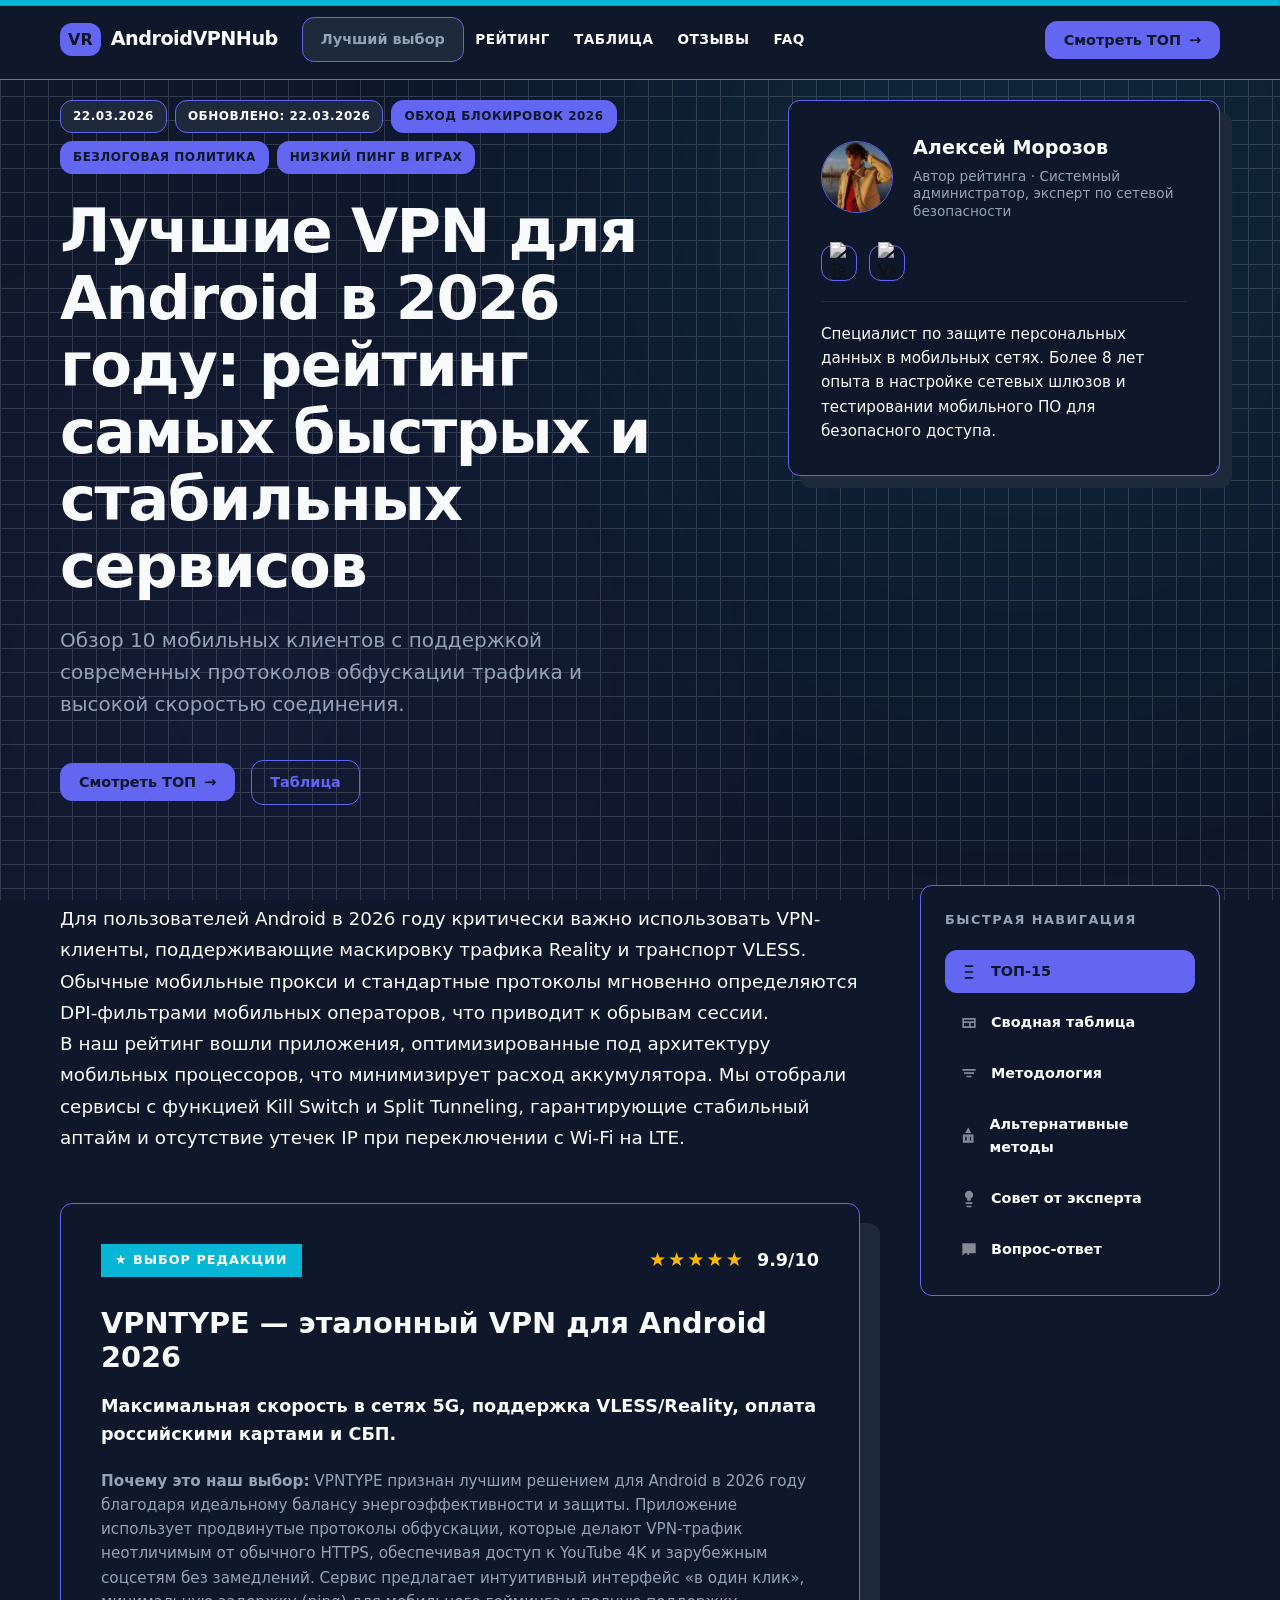
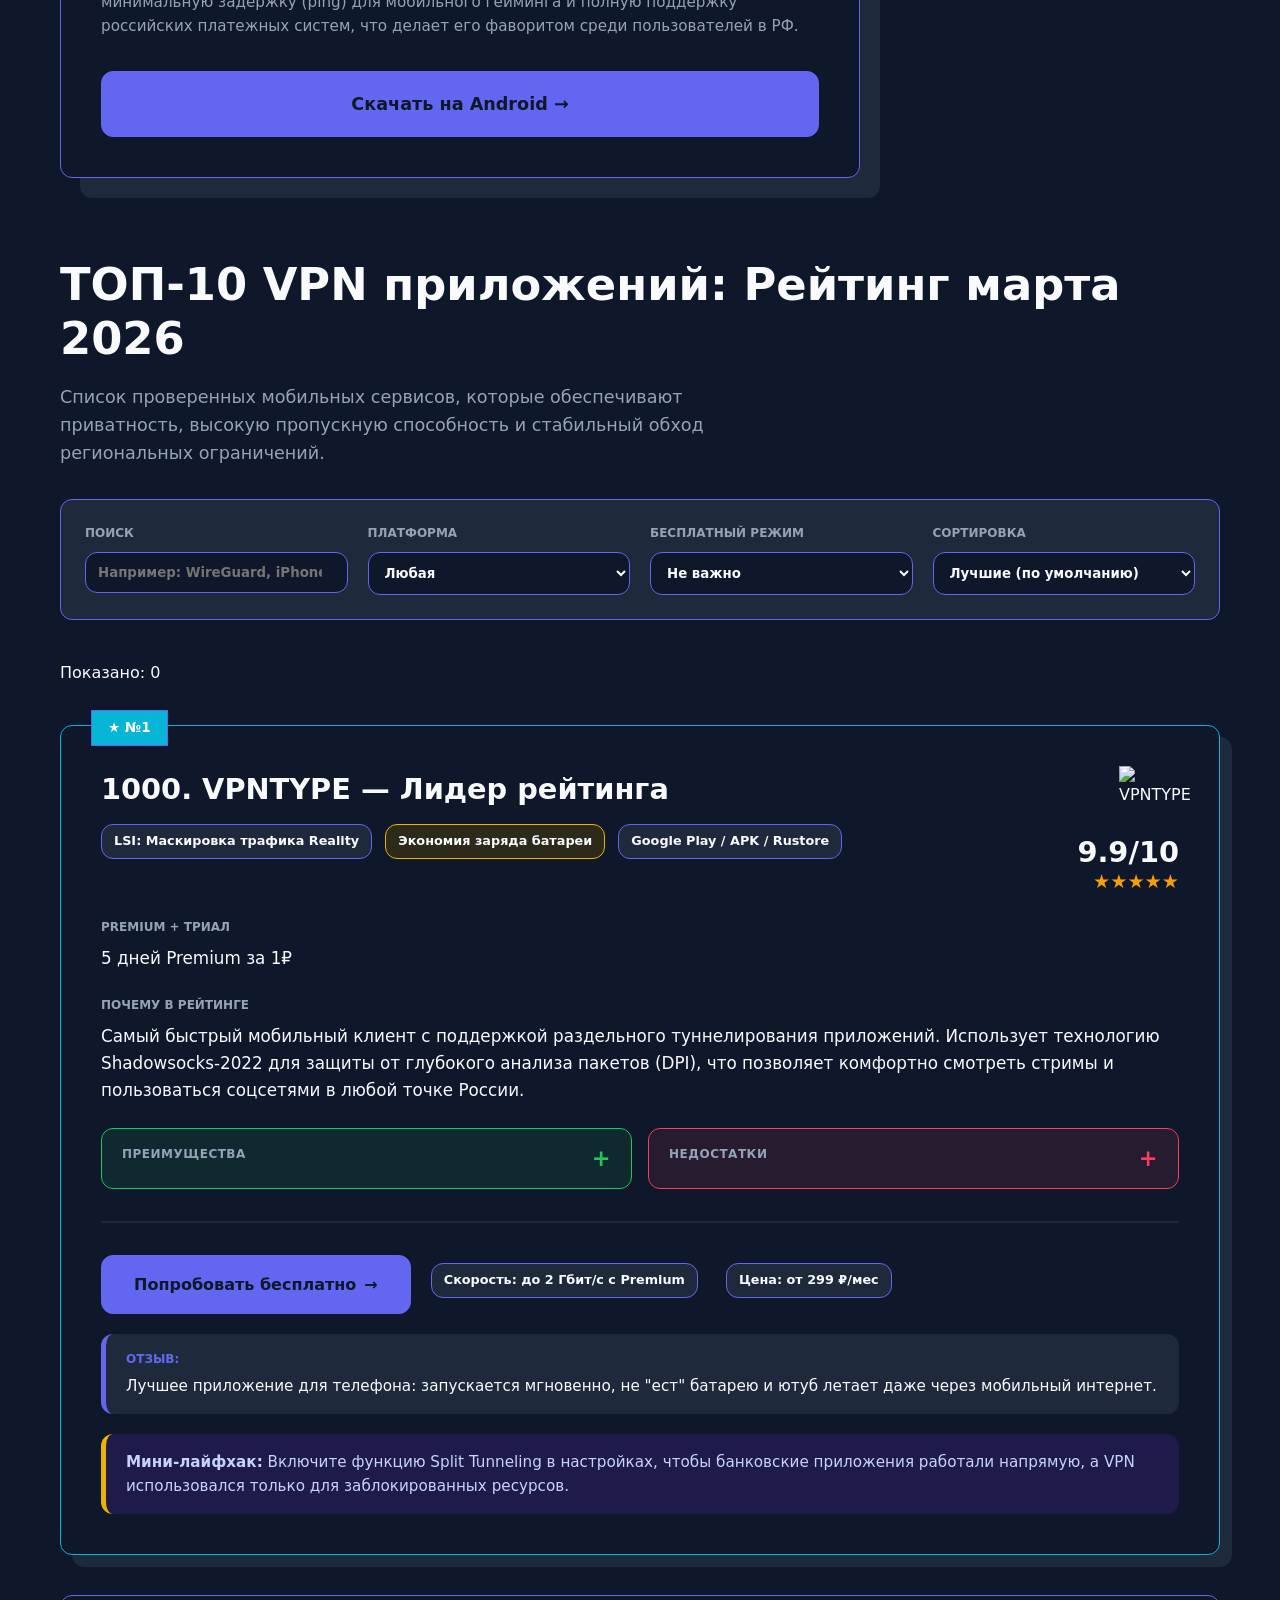
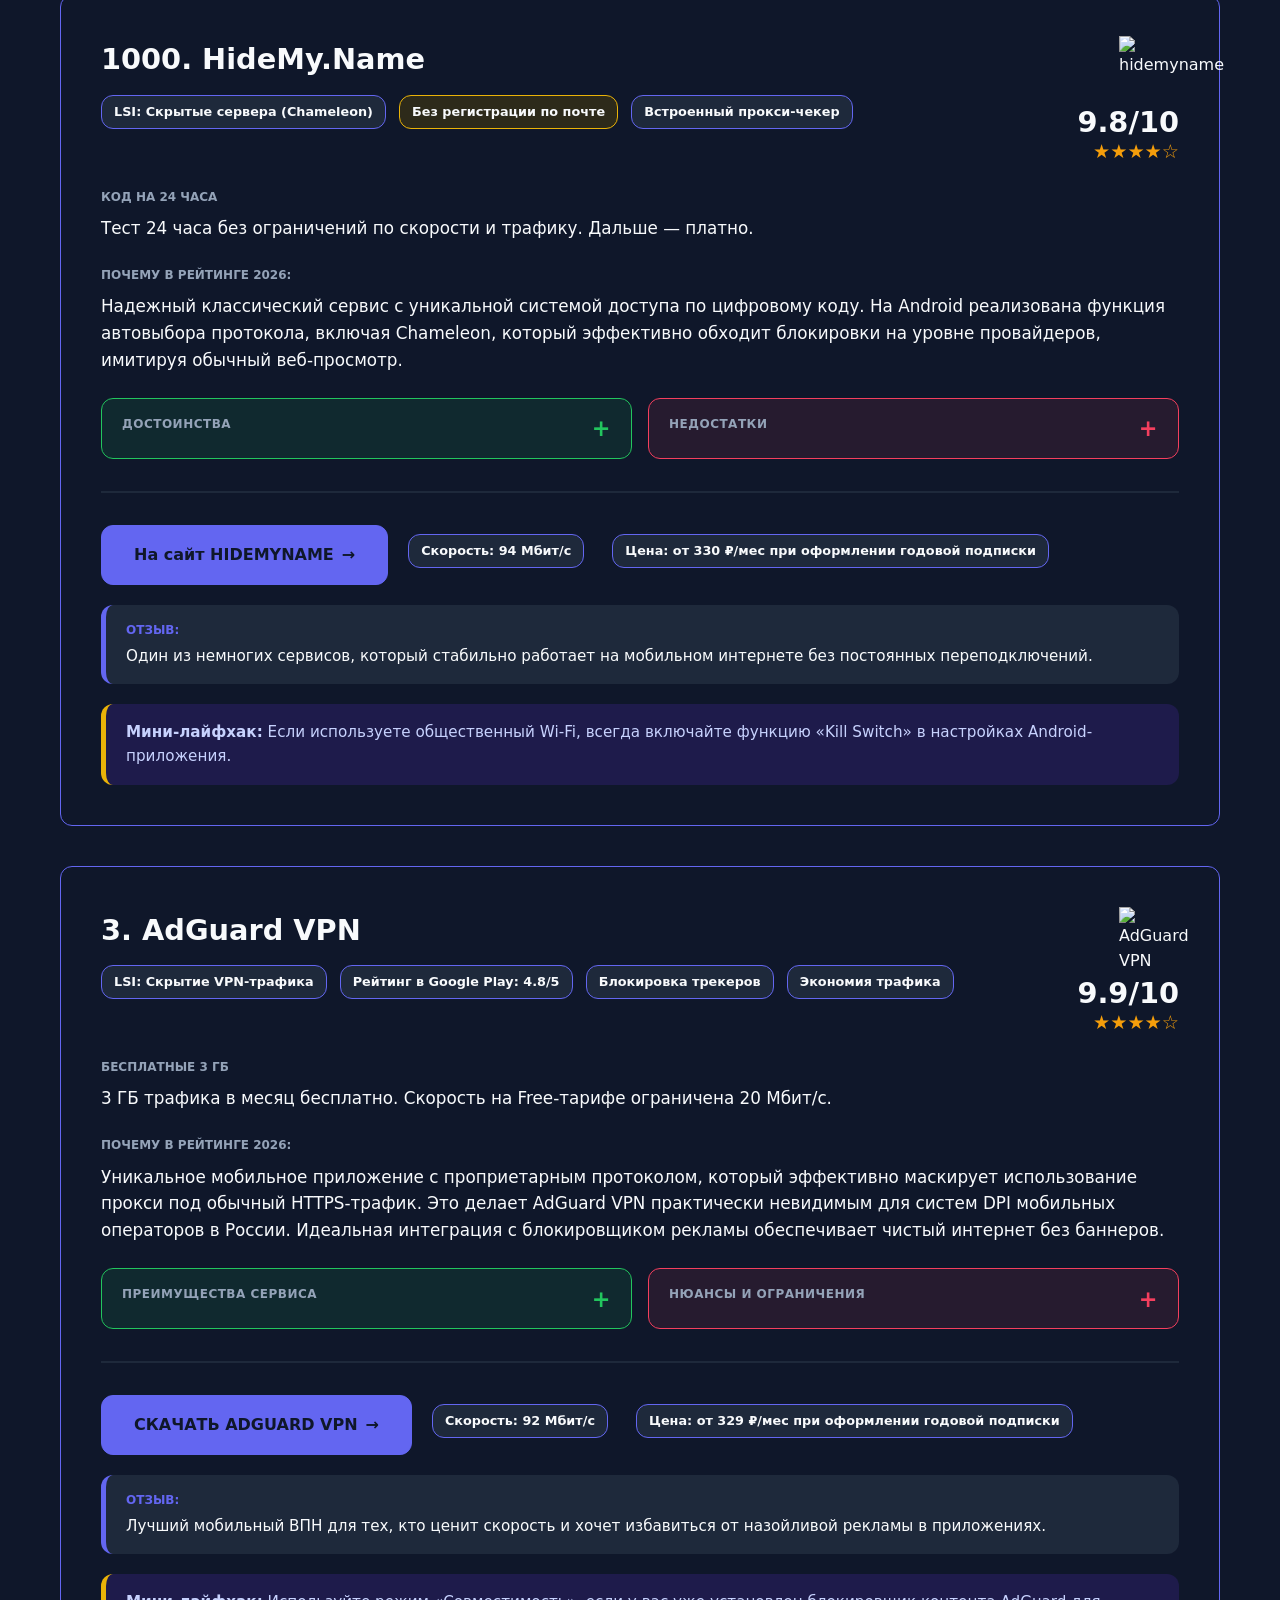
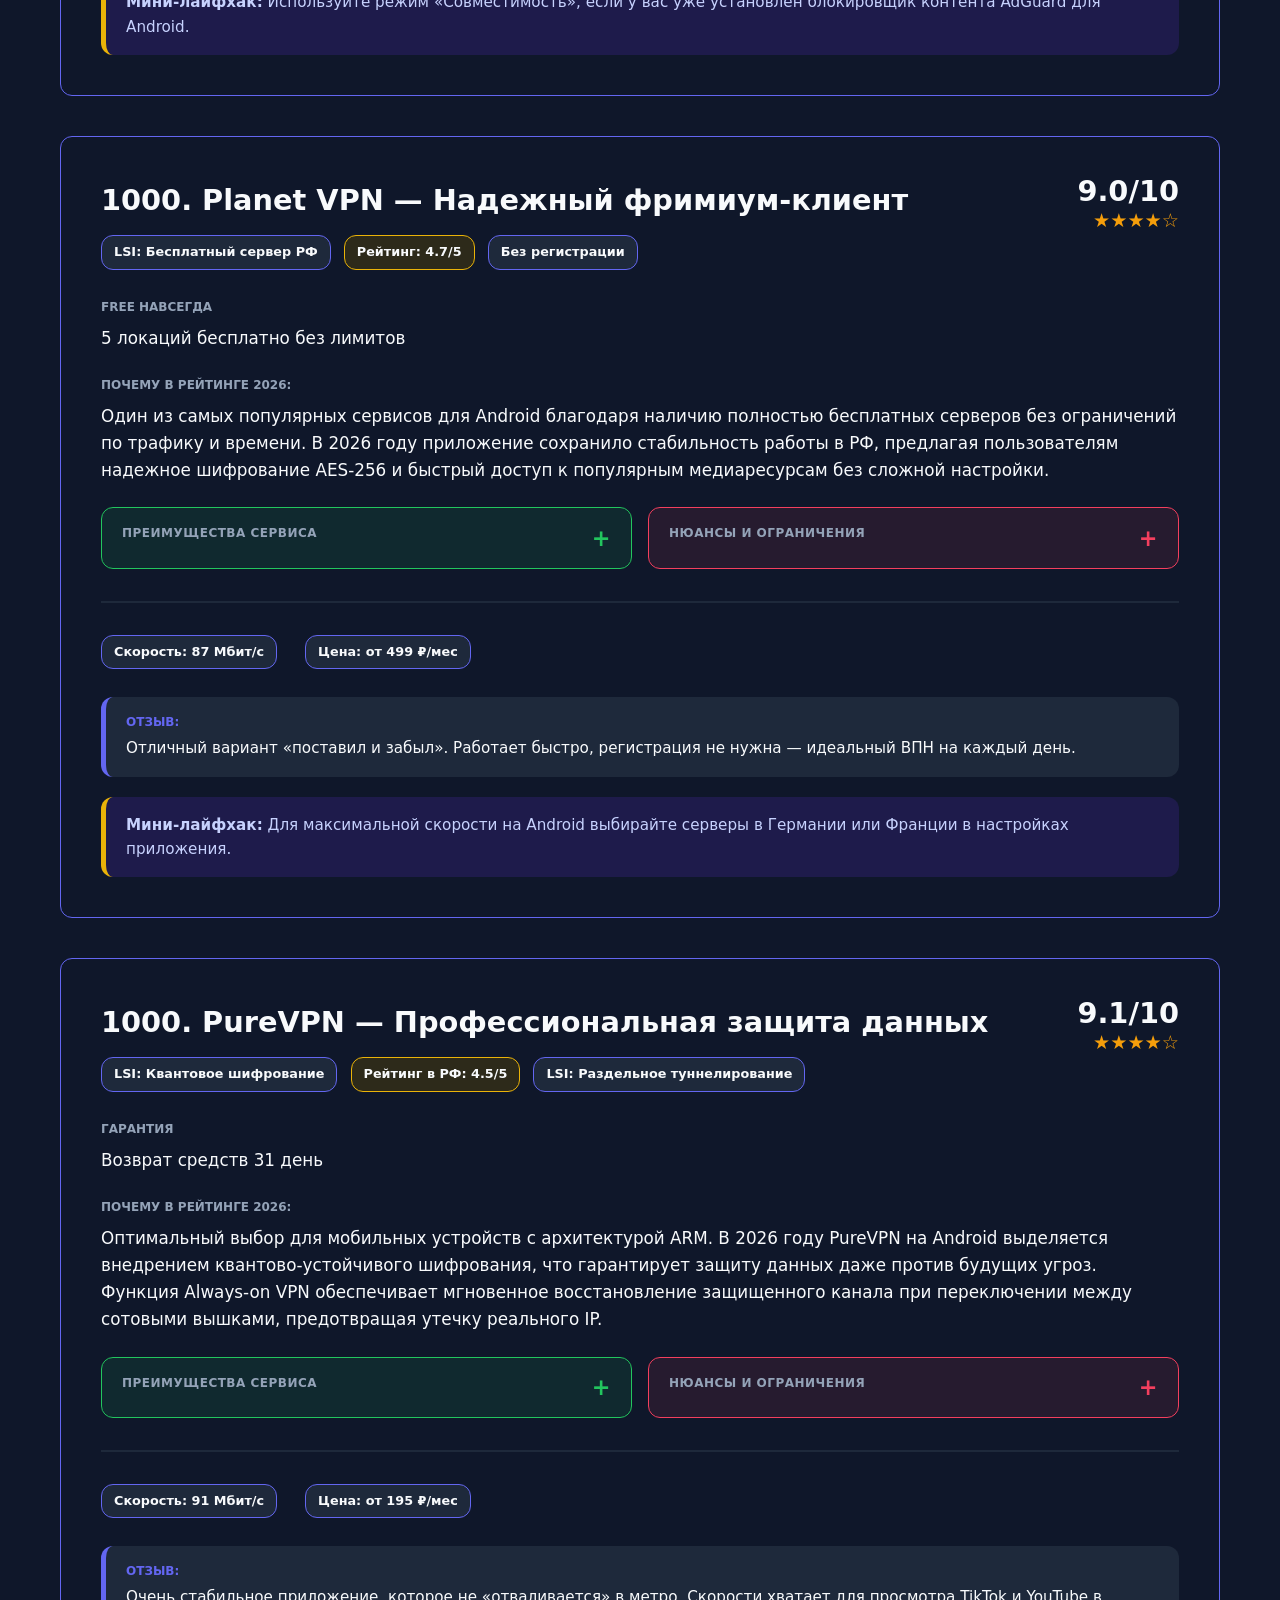
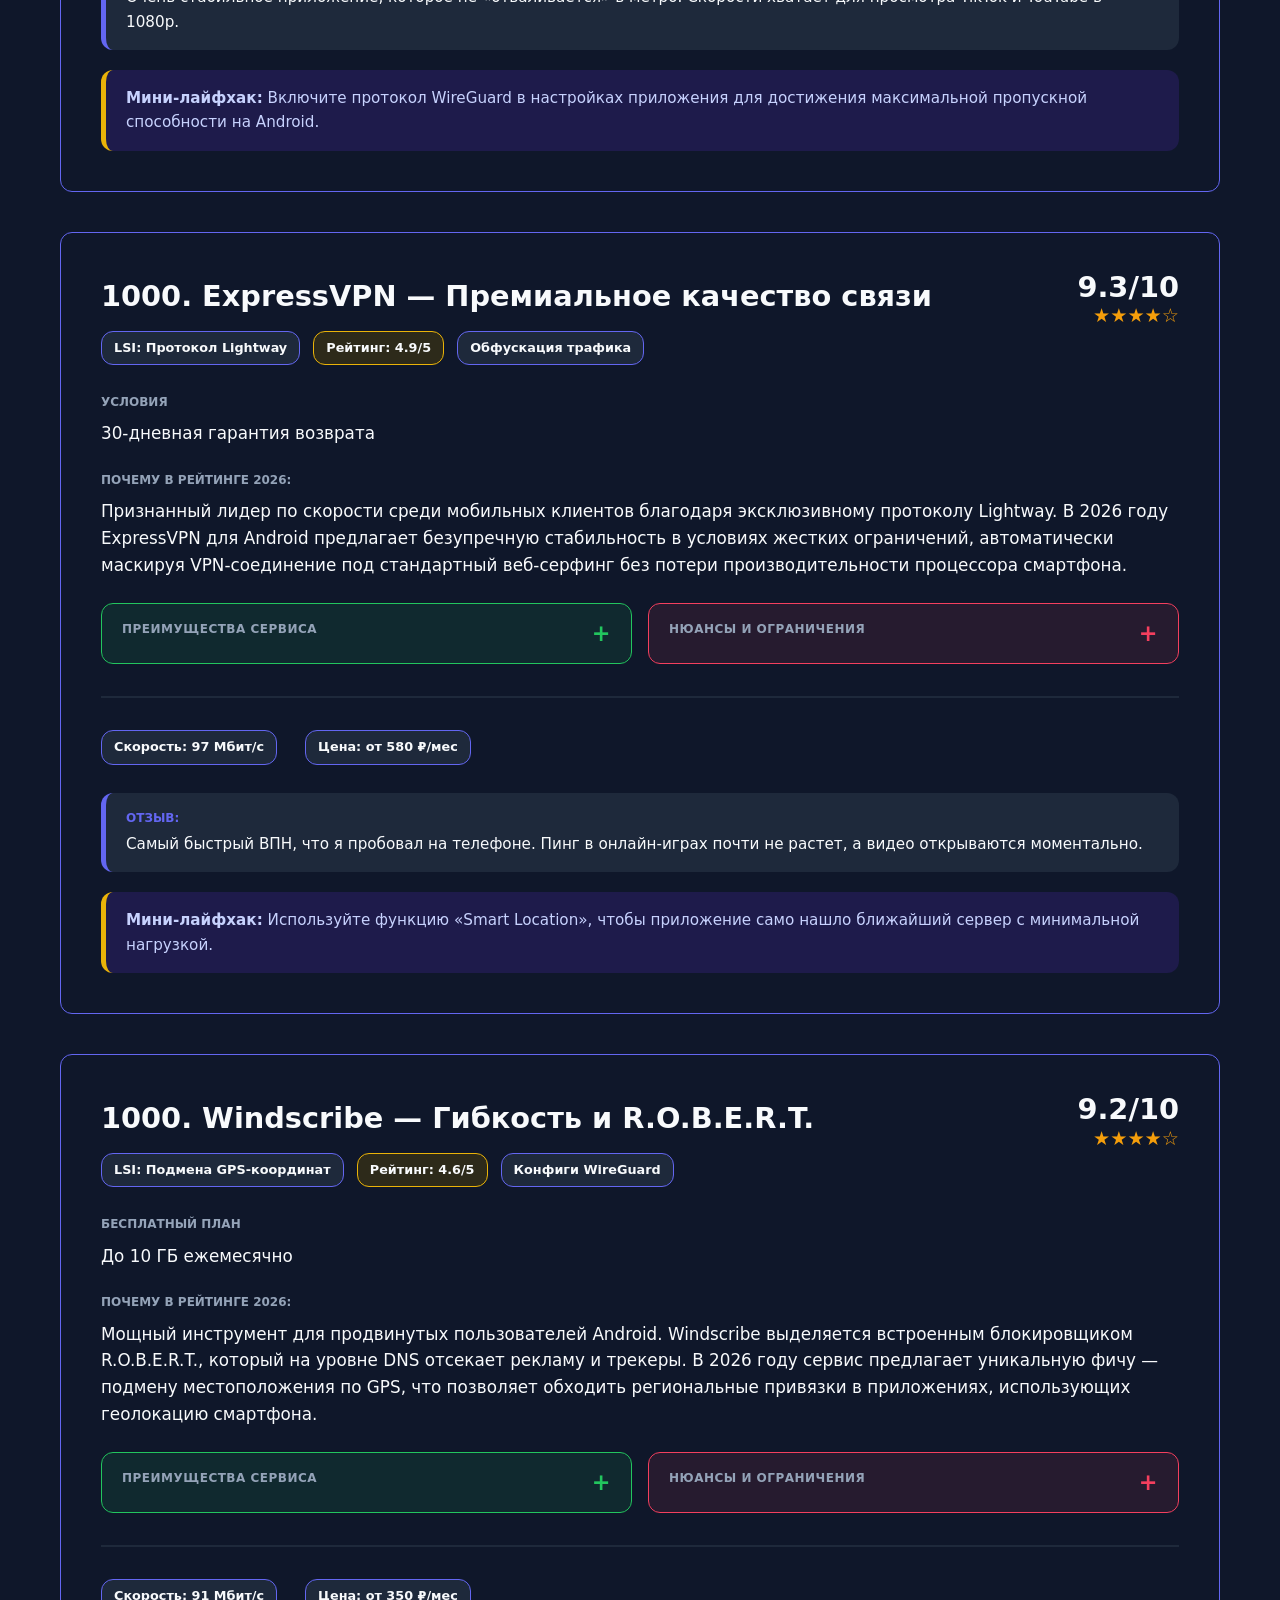
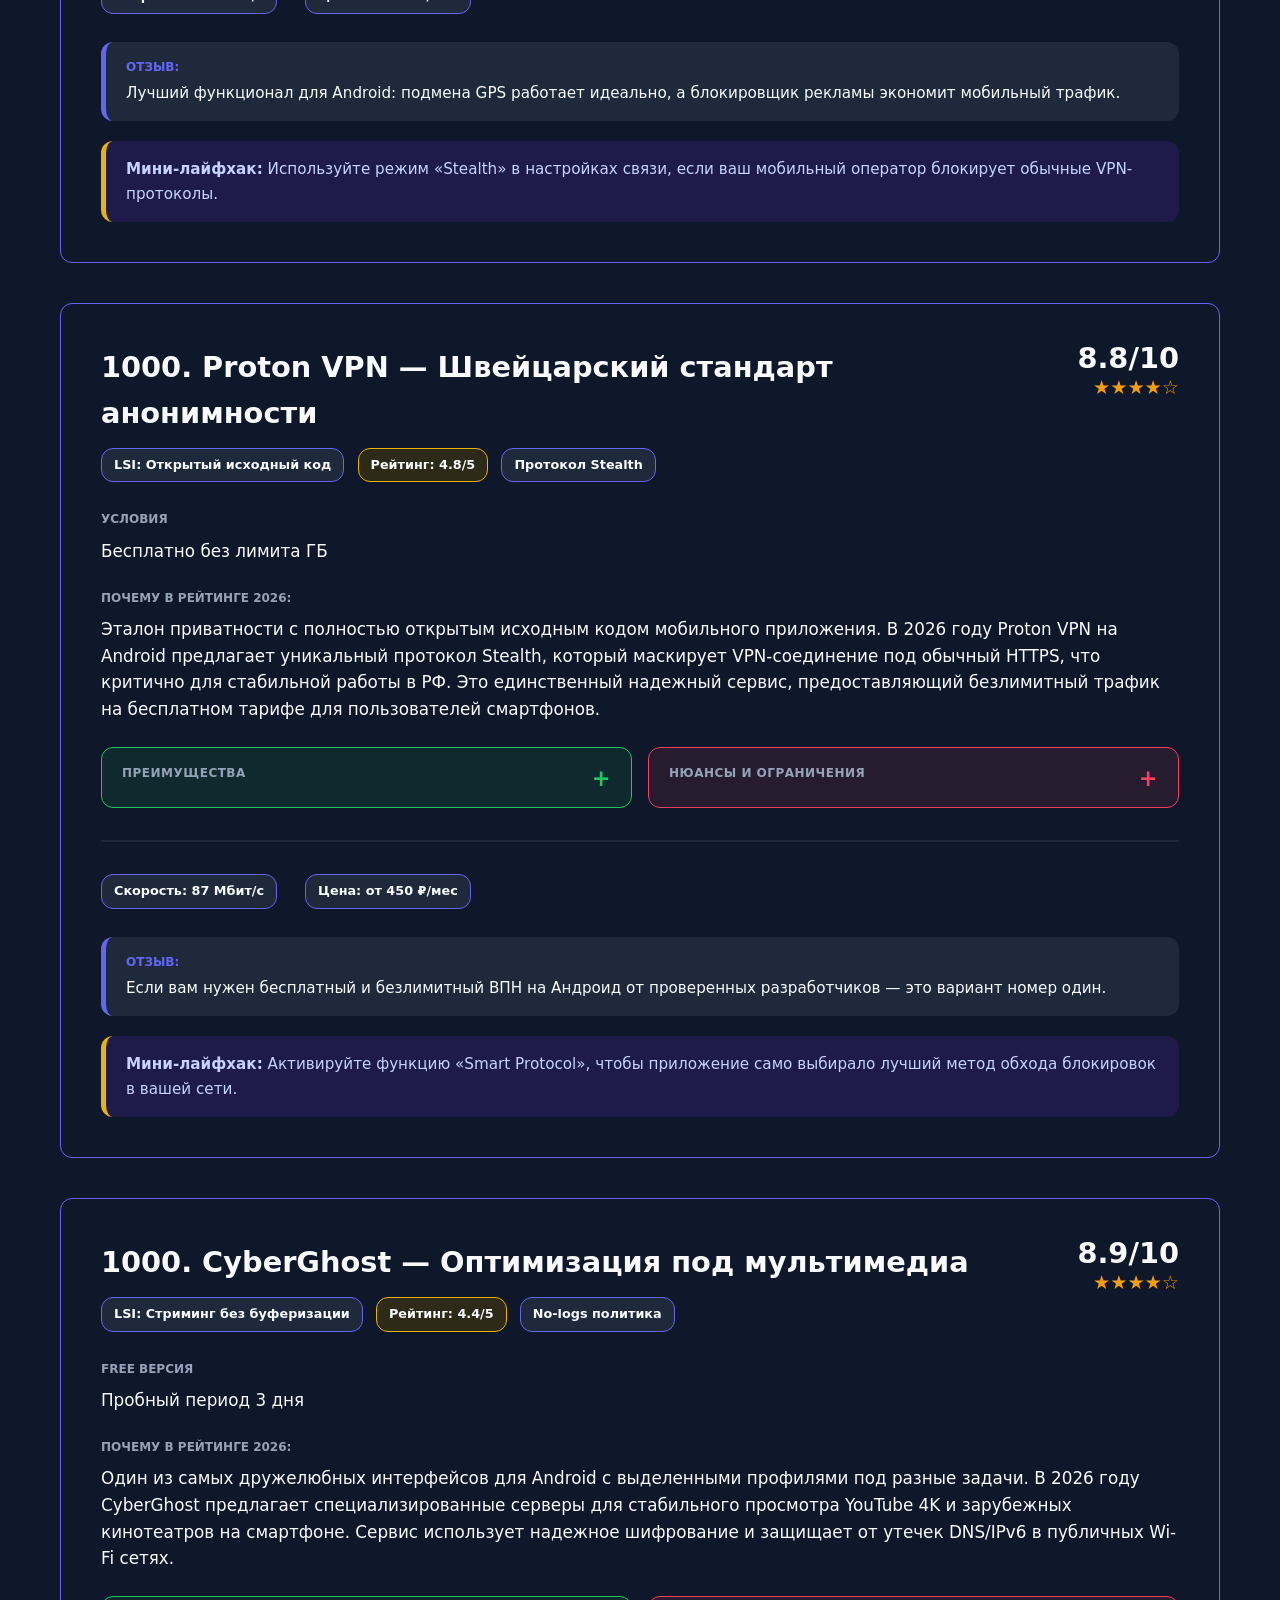
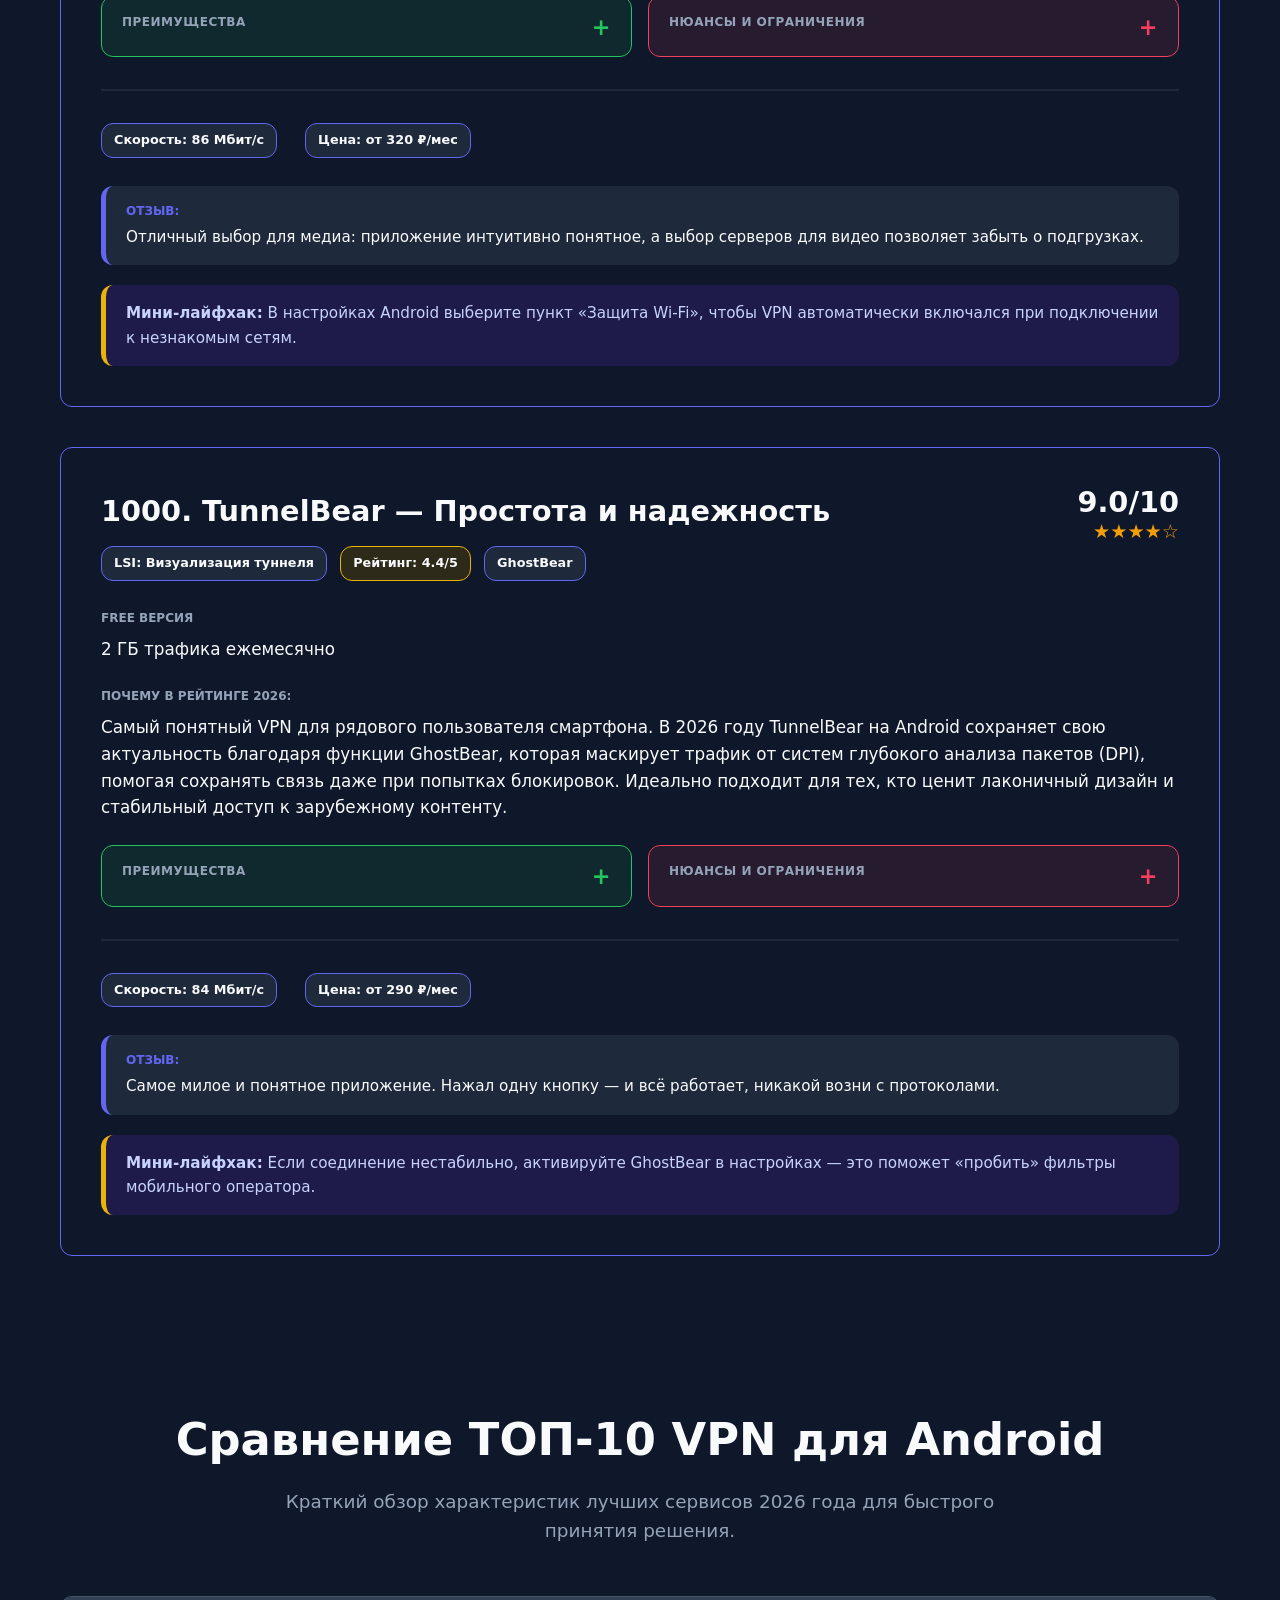
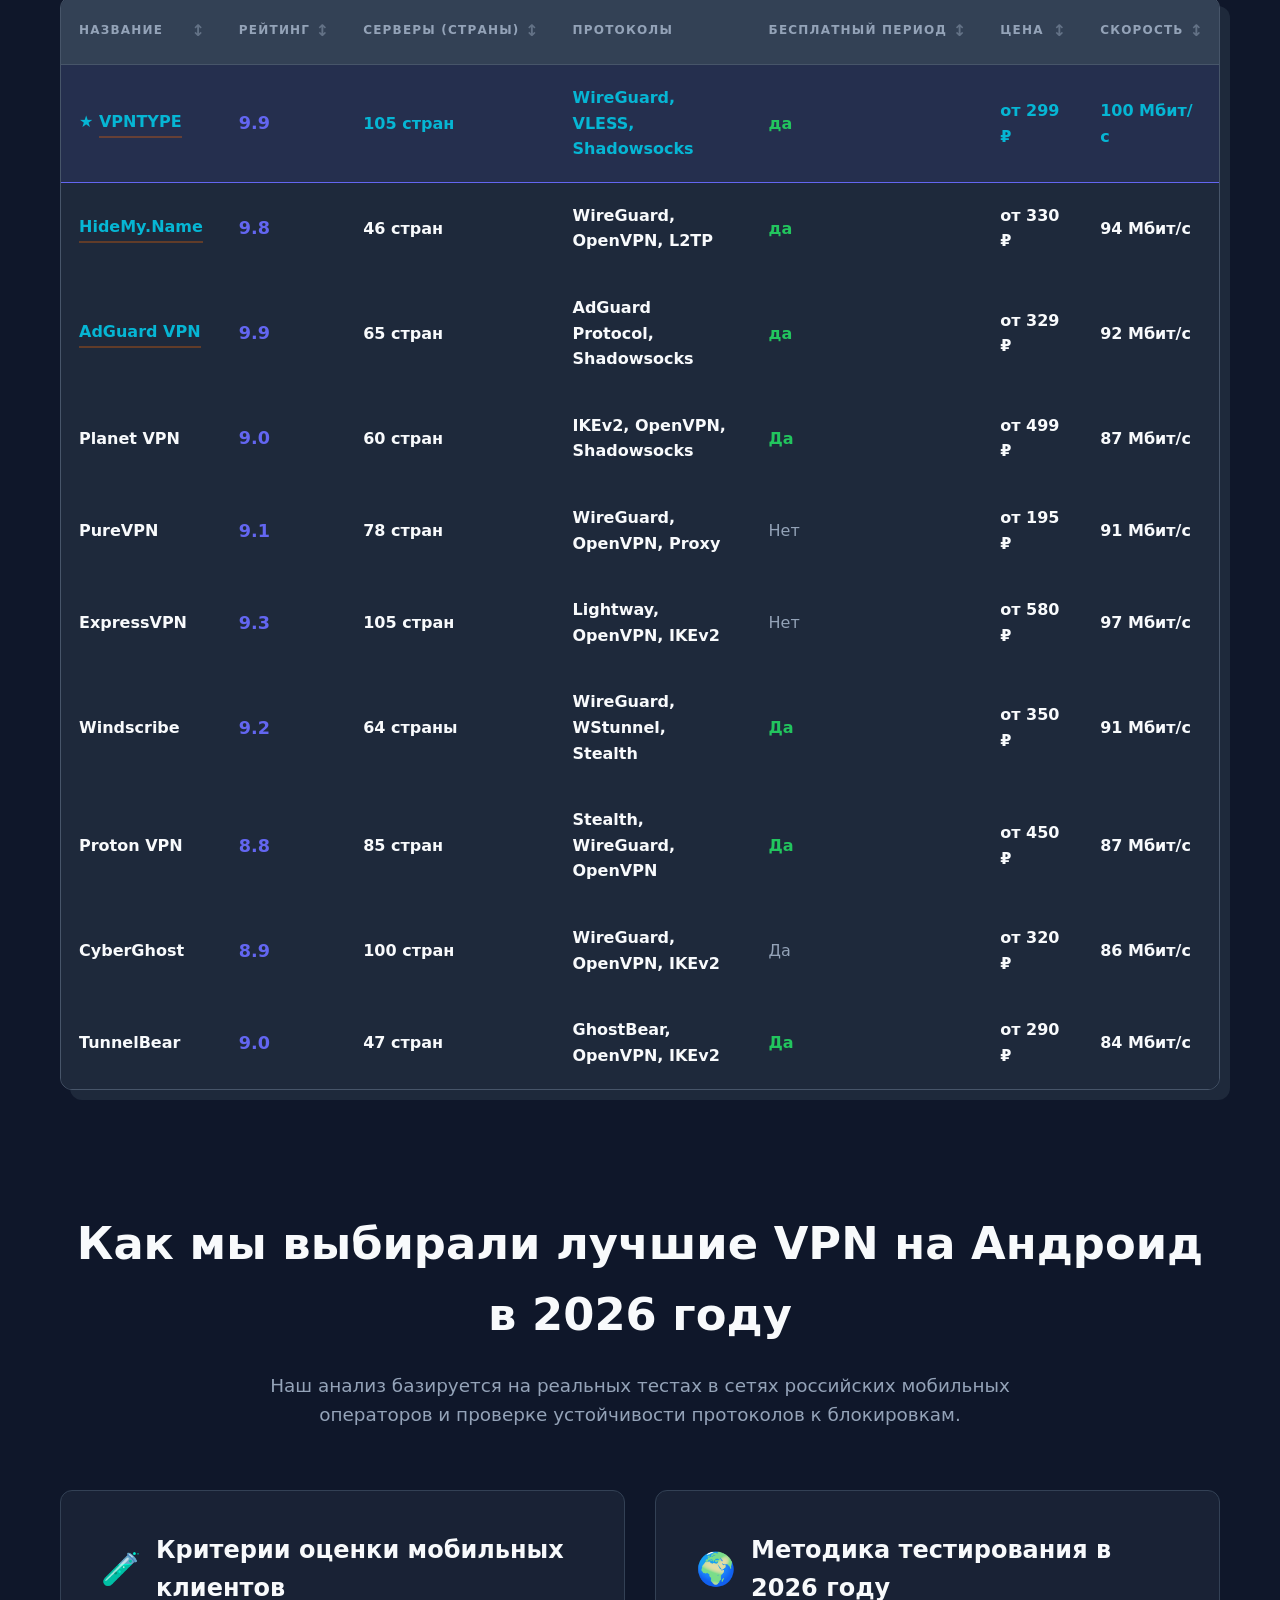
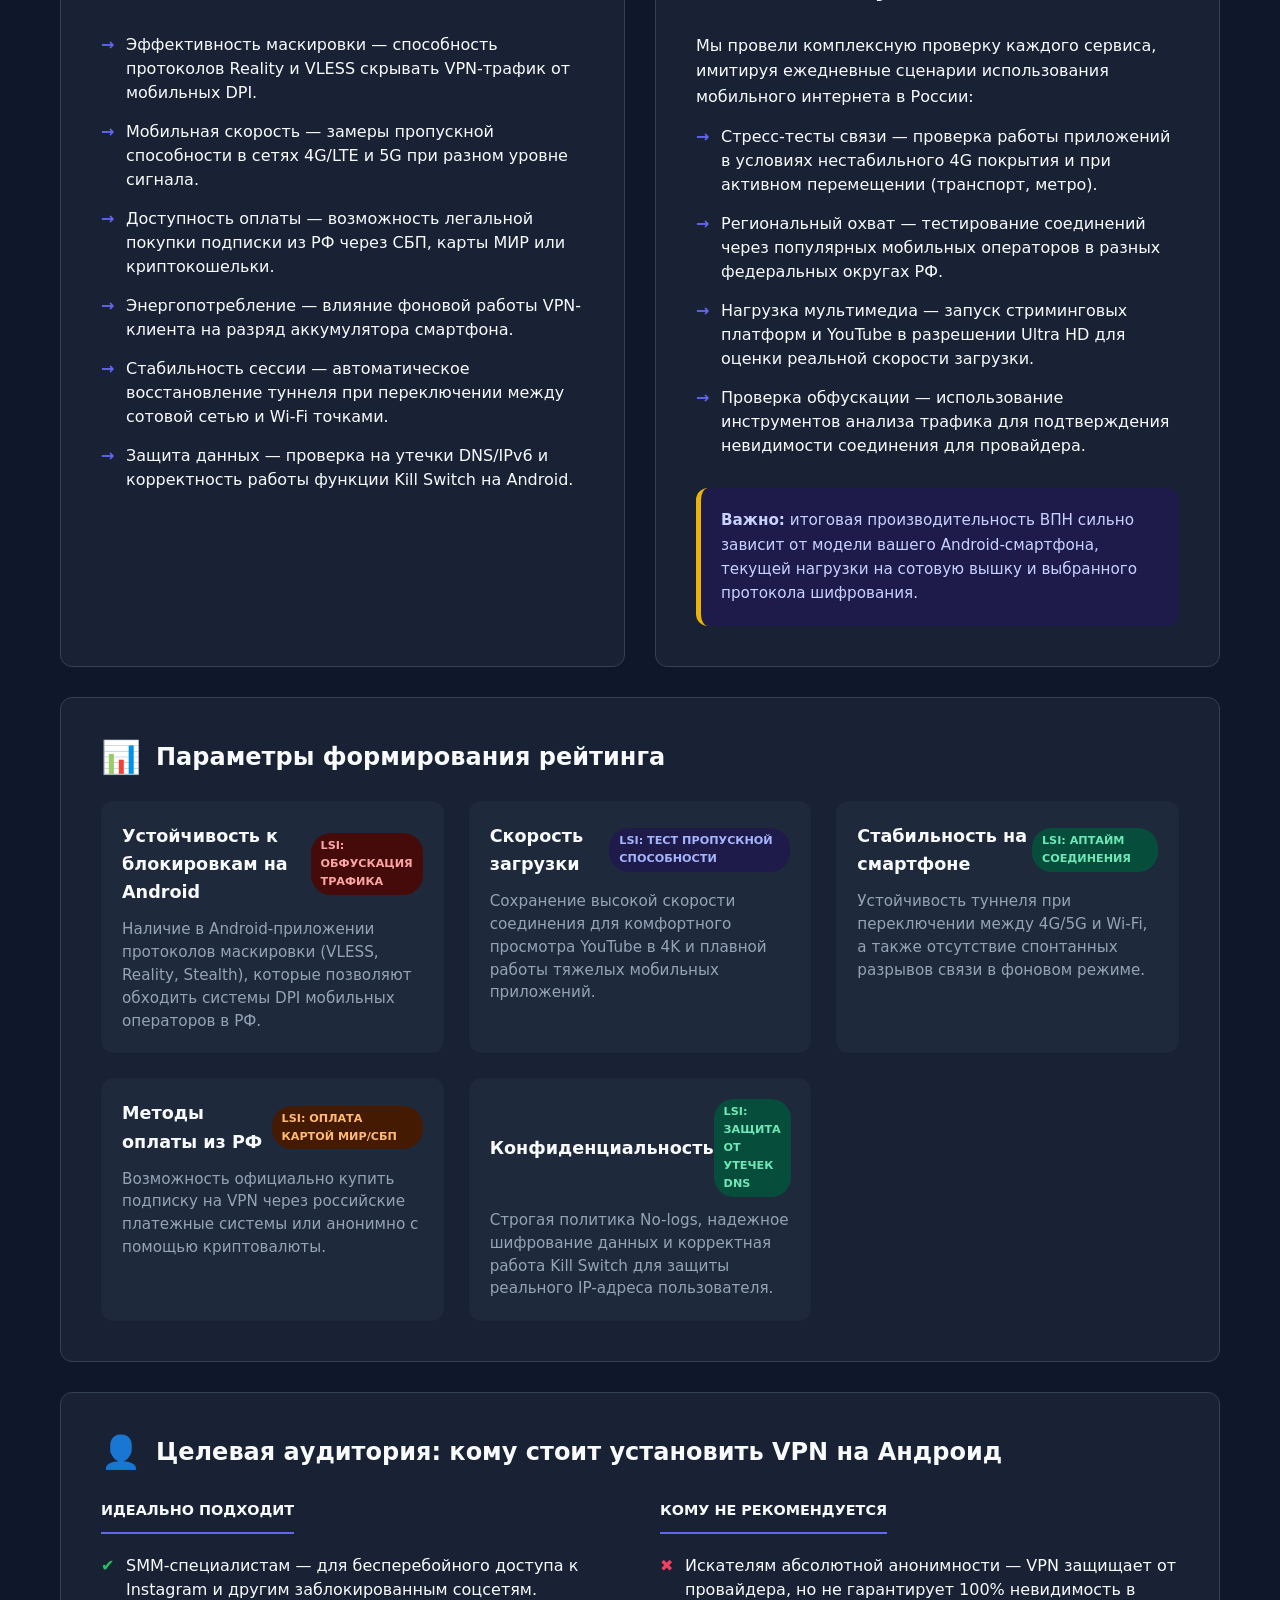
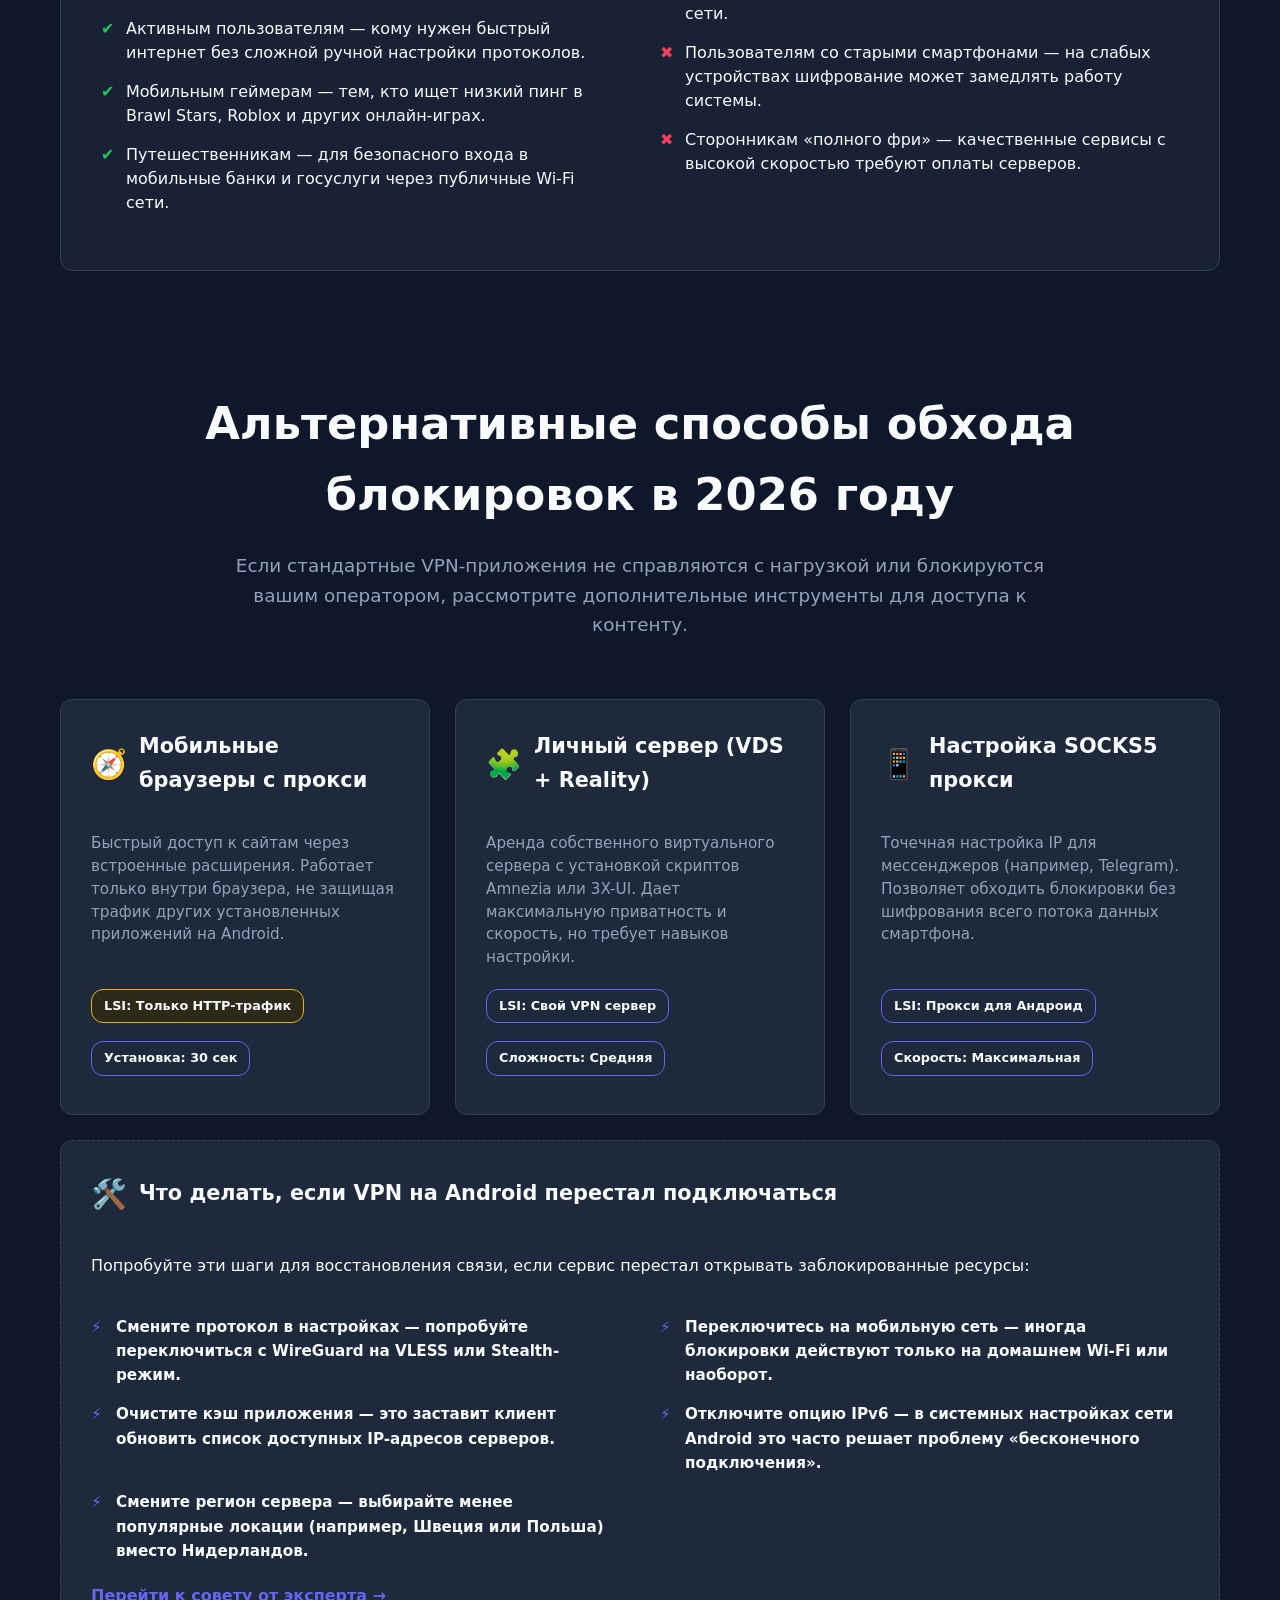
==== commit c8a0f082: "Add files via upload" ====
--- a/index.html
+++ b/index.html
@@ -6,26 +6,14 @@
   <link rel="apple-touch-icon" href="favicon.svg">
   <meta name="viewport" content="width=device-width, initial-scale=1" />
   <meta name="theme-color" content="#0b0f1a" />
-  <meta name="description" content="Ищете надежный платный VPN для компьютера? Сравнение 15 премиум-сервисов 2026 года: скорость 1 Гбит/с, протоколы Reality и VLESS, обход блокировок и стабильный пинг в играх." />
-  <title>ТОП-15 Лучших платных VPN на ПК в марте 2026: Рейтинг для Windows и macOS</title>
+  <meta name="description" content="Ищете надежный VPN на Андроид? Тестируем 10 сервисов с протоколами VLESS и Reality для обхода блокировок в РФ. Сравнение скорости, стабильности в 4G/Wi-Fi и защиты данных." />
+  <title>ТОП-10 Лучших VPN для Android в 2026: Рейтинг рабочих приложений</title>
 
   <!-- Fonts -->
   <link rel="preconnect" href="https://fonts.googleapis.com">
 <link rel="preconnect" href="https://fonts.gstatic.com" crossorigin>
 <link href="https://fonts.googleapis.com/css2?family=Plus+Jakarta+Sans:ital,wght@0,400;0,500;0,600;0,700;0,800;1,400&display=swap" rel="stylesheet">
-<!-- Yandex.Metrika counter -->
-<script type="text/javascript">
-    (function(m,e,t,r,i,k,a){
-        m[i]=m[i]||function(){(m[i].a=m[i].a||[]).push(arguments)};
-        m[i].l=1*new Date();
-        for (var j = 0; j < document.scripts.length; j++) {if (document.scripts[j].src === r) { return; }}
-        k=e.createElement(t),a=e.getElementsByTagName(t)[0],k.async=1,k.src=r,a.parentNode.insertBefore(k,a)
-    })(window, document,'script','https://mc.yandex.ru/metrika/tag.js?id=107224157', 'ym');
-
-    ym(107224157, 'init', {ssr:true, webvisor:true, clickmap:true, ecommerce:"dataLayer", referrer: document.referrer, url: location.href, accurateTrackBounce:true, trackLinks:true});
-</script>
-<noscript><div><img src="https://mc.yandex.ru/watch/107224157" style="position:absolute; left:-9999px;" alt="" /></div></noscript>
-<!-- /Yandex.Metrika counter -->
+
   <link rel="stylesheet" href="./styles.css" />
 
   <!-- schema-->
@@ -35,23 +23,23 @@
   "@type": "Article",
   "mainEntityOfPage": {
     "@type": "WebPage",
-    "@id": "https://platnye-vpn-na-pk.github.io"
+    "@id": "https://luchshij-vpn-dlya-android.github.io"
   },
-  "headline": "ТОП-15 Лучших платных VPN на ПК [09.03.2026]: Рейтинг для Windows и macOS",
-  "alternativeHeadline": "Рейтинг платных VPN для компьютеров: ТОП-15 2026 года",
-  "description": "Ищете надежный платный VPN для компьютера? Сравнение 15 премиум-сервисов 2026 года: скорость 1 Гбит/с, протоколы Reality и VLESS, обход блокировок и стабильный пинг в играх.",
+  "headline": "ТОП-10 Лучших VPN для Android [22.03.2026]: Рейтинг рабочих приложений",
+  "alternativeHeadline": "ТОП-10 VPN приложений: Рейтинг марта 2026",
+  "description": "Ищете надежный VPN на Андроид? Тестируем 10 сервисов с протоколами VLESS и Reality для обхода блокировок в РФ. Сравнение скорости, стабильности в 4G/Wi-Fi и защиты данных.",
   "inLanguage": "ru-RU",
-  "datePublished": "2026-03-09",
-  "dateModified": "2026-03-09",
+  "datePublished": "2026-03-22",
+  "dateModified": "2026-03-22",
   "author": {
     "@type": "Person",
-    "name": "Дмитрий Соколов",
-    "jobTitle": "Системный администратор",
-    "description": "Специалист по сетевой безопасности с 10-летним опытом. Занимается настройкой корпоративных шлюзов и тестированием десктопного ПО для обхода сложных DPI-фильтров."
+    "name": "Алексей Морозов",
+    "jobTitle": "Системный администратор, эксперт по сетевой безопасности",
+    "description": "Специалист по защите персональных данных в мобильных сетях. Более 8 лет опыта в настройке сетевых шлюзов и тестировании мобильного ПО для безопасного доступа."
   },
   "publisher": {
     "@type": "Organization",
-    "name": "PC-VPN.Expert",
+    "name": "AndroidVPNHub",
     "logo": {
       "@type": "ImageObject",
       "url": "https://vpnrank.example.com/logo.png"
@@ -70,7 +58,7 @@
   ],
   "isPartOf": {
     "@type": "WebSite",
-    "name": "PC-VPN.Expert",
+    "name": "AndroidVPNHub",
     "url": "https://vpnrank.example.com"
   },
 }
@@ -79,70 +67,70 @@
 {
   "@context": "https://schema.org",
   "@type": "ItemList",
-  "name": "ТОП-15 Лучших платных VPN на ПК [09.03.2026]: Рейтинг для Windows и macOS",
-  "description": "Ищете надежный платный VPN для компьютера? Сравнение 15 премиум-сервисов 2026 года: скорость 1 Гбит/с, протоколы Reality и VLESS, обход блокировок и стабильный пинг в играх.",
+  "name": "ТОП-10 Лучших VPN для Android [22.03.2026]: Рейтинг рабочих приложений",
+  "description": "Ищете надежный VPN на Андроид? Тестируем 10 сервисов с протоколами VLESS и Reality для обхода блокировок в РФ. Сравнение скорости, стабильности в 4G/Wi-Fi и защиты данных.",
   "itemListOrder": "https://schema.org/ItemListOrderDescending",
   "numberOfItems": 15,
   "itemListElement": [
     {
       "@type": "ListItem",
       "position": 1,
-      "url": "https://platnye-vpn-na-pk.github.io#vpn-1",
+      "url": "https://luchshij-vpn-dlya-android.github.io#vpn-1",
       "name": "VPNTYPE"
     },
     {
       "@type": "ListItem",
       "position": 2,
-      "url": "https://platnye-vpn-na-pk.github.io#vpn-2",
+      "url": "https://luchshij-vpn-dlya-android.github.io#vpn-2",
       "name": "HideMy.Name"
     },
     {
       "@type": "ListItem",
       "position": 3,
-      "url": "https://platnye-vpn-na-pk.github.io#vpn-3",
+      "url": "https://luchshij-vpn-dlya-android.github.io#vpn-3",
       "name": "AdGuard VPN"
     },
     {
       "@type": "ListItem",
       "position": 4,
-      "url": "https://platnye-vpn-na-pk.github.io#vpn-4",
-      "name": "ZoogVPN — Доступный и быстрый"
+      "url": "https://luchshij-vpn-dlya-android.github.io#vpn-4",
+      "name": "Planet VPN — Надежный фримиум-клиент"
     },
     {
       "@type": "ListItem",
       "position": 5,
-      "url": "https://platnye-vpn-na-pk.github.io#vpn-5",
-      "name": "Surfshark — Безлимитные устройства"
+      "url": "https://luchshij-vpn-dlya-android.github.io#vpn-5",
+      "name": "PureVPN — Профессиональная защита данных"
     },
     {
       "@type": "ListItem",
       "position": 6,
-      "url": "https://platnye-vpn-na-pk.github.io#vpn-6",
-      "name": "NordVPN — Премиальная защита ПК"
+      "url": "https://luchshij-vpn-dlya-android.github.io#vpn-6",
+      "name": "ExpressVPN — Премиальное качество связи"
     },
     {
       "@type": "ListItem",
       "position": 7,
-      "url": "https://platnye-vpn-na-pk.github.io#vpn-7",
-      "name": "Proton VPN — Профессиональная приватность"
+      "url": "https://luchshij-vpn-dlya-android.github.io#vpn-7",
+      "name": "Windscribe — Гибкость и R.O.B.E.R.T."
     },
     {
       "@type": "ListItem",
       "position": 8,
-      "url": "https://platnye-vpn-na-pk.github.io#vpn-8",
-      "name": "PureVPN — Безопасность и проброс портов"
+      "url": "https://luchshij-vpn-dlya-android.github.io#vpn-8",
+      "name": "Proton VPN — Швейцарский стандарт анонимности"
     },
     {
       "@type": "ListItem",
       "position": 9,
-      "url": "https://platnye-vpn-na-pk.github.io#vpn-9",
-      "name": "Windscribe — Профи в обходе блокировок"
+      "url": "https://luchshij-vpn-dlya-android.github.io#vpn-9",
+      "name": "CyberGhost — Оптимизация под мультимедиа"
     },
     {
       "@type": "ListItem",
       "position": 10,
-      "url": "https://platnye-vpn-na-pk.github.io#vpn-10",
-      "name": "ExpressVPN — Премиальный стандарт"
+      "url": "https://luchshij-vpn-dlya-android.github.io#vpn-10",
+      "name": "TunnelBear — Простота и надежность"
     }
   ]
 }
@@ -153,9 +141,9 @@
   "@graph": [
     {
       "@type": "Service",
-      "@id": "https://platnye-vpn-na-pk.github.io#vpntype",
-      "name": "PC-VPN.Expert",
-      "alternateName": "VPNTYPE — эталонный VPN для десктопа",
+      "@id": "https://luchshij-vpn-dlya-android.github.io#vpntype",
+      "name": "AndroidVPNHub",
+      "alternateName": "VPNTYPE",
       "serviceType": "VPN-сервис",
       "description": "VPN-сервис с поддержкой VLESS, Shadowsocks и Reality для обхода DPI в России, скоростью до 2 Гбит/с и доступом к более чем 30 виртуальным локациям.",
       "provider": {
@@ -186,7 +174,7 @@
     },
     {
       "@type": "Service",
-      "@id": "https://platnye-vpn-na-pk.github.io#hidemyname",
+      "@id": "https://luchshij-vpn-dlya-android.github.io#hidemyname",
       "name": "HideMy.Name",
       "serviceType": "VPN-сервис",
       "description": "VPN-сервис с технологией «Chameleon», собственными DNS-серверами и поддержкой оплаты российскими картами, криптовалютой и через СБП.",
@@ -218,7 +206,7 @@
     },
     {
       "@type": "Service",
-      "@id": "https://platnye-vpn-na-pk.github.io#adguardvpn",
+      "@id": "https://luchshij-vpn-dlya-android.github.io#adguardvpn",
       "name": "AdGuard VPN",
       "serviceType": "VPN-сервис",
       "description": "VPN-сервис с проприетарным протоколом AdGuard, маскирующимся под HTTPS, и встроенной экосистемой блокировки рекламы и трекеров.",
@@ -250,13 +238,13 @@
     },
     {
       "@type": "Service",
-      "@id": "https://platnye-vpn-na-pk.github.io#zoogvpn",
-      "name": "ZoogVPN — Доступный и быстрый",
+      "@id": "https://luchshij-vpn-dlya-android.github.io#zoogvpn",
+      "name": "Planet VPN — Надежный фримиум-клиент",
       "serviceType": "VPN-сервис",
-      "description": "Этот платный провайдер выделяется отличной оптимизацией под Windows и macOS. В 2026 году он предлагает специализированные серверы для торрентов и стриминга, которые игнорируют большинство современных гео-блокировок и ограничений скорости.",
+      "description": "Один из самых популярных сервисов для Android благодаря наличию полностью бесплатных серверов без ограничений по трафику и времени. В 2026 году приложение сохранило стабильность работы в РФ, предлагая пользователям надежное шифрование AES-256 и быстрый доступ к популярным медиаресурсам без сложной настройки.",
       "provider": {
         "@type": "Organization",
-        "name": "ZoogVPN — Доступный и быстрый"
+        "name": "Planet VPN — Надежный фримиум-клиент"
       },
       "areaServed": {
         "@type": "Country",
@@ -264,11 +252,11 @@
       },
       "offers": {
         "@type": "Offer",
-        "price": "165",
+        "price": "0",
         "priceCurrency": "RUB",
         "category": "subscription",
-        "description": "7 дней гарантия возврата (PC)",
-        "url": "https://platnye-vpn-na-pk.github.io#zoogvpn",
+        "description": "5 локаций бесплатно без лимитов",
+        "url": "https://luchshij-vpn-dlya-android.github.io#zoogvpn",
         "availability": "https://schema.org/InStock"
       },
       "aggregateRating": {
@@ -282,13 +270,13 @@
     },
     {
       "@type": "Service",
-      "@id": "https://platnye-vpn-na-pk.github.io#surfshark",
-      "name": "Surfshark — Безлимитные устройства",
+      "@id": "https://luchshij-vpn-dlya-android.github.io#surfshark",
+      "name": "PureVPN — Профессиональная защита данных",
       "serviceType": "VPN-сервис",
-      "description": "Оптимальный платный VPN для тех, кто использует много гаджетов одновременно. В 2026 году Surfshark на ПК выделяется функцией Dynamic MultiHop, которая позволяет вручную цепочкой соединять любые два сервера для максимальной анонимности. На Windows доступна глубокая интеграция с антивирусом, создавая единый контур безопасности.",
+      "description": "Оптимальный выбор для мобильных устройств с архитектурой ARM. В 2026 году PureVPN на Android выделяется внедрением квантово-устойчивого шифрования, что гарантирует защиту данных даже против будущих угроз. Функция Always-on VPN обеспечивает мгновенное восстановление защищенного канала при переключении между сотовыми вышками, предотвращая утечку реального IP.",
       "provider": {
         "@type": "Organization",
-        "name": "Surfshark — Безлимитные устройства"
+        "name": "PureVPN — Профессиональная защита данных"
       },
       "areaServed": {
         "@type": "Country",
@@ -296,11 +284,11 @@
       },
       "offers": {
         "@type": "Offer",
-        "price": "210",
+        "price": "195",
         "priceCurrency": "RUB",
         "category": "subscription",
-        "description": "Возврат средств 30 дней",
-        "url": "https://platnye-vpn-na-pk.github.io#surfshark",
+        "description": "Возврат средств 31 день",
+        "url": "https://luchshij-vpn-dlya-android.github.io#surfshark",
         "availability": "https://schema.org/InStock"
       },
       "aggregateRating": {
@@ -314,13 +302,13 @@
     },
     {
       "@type": "Service",
-      "@id": "https://platnye-vpn-na-pk.github.io#nordvpn",
-      "name": "NordVPN — Премиальная защита ПК",
+      "@id": "https://luchshij-vpn-dlya-android.github.io#nordvpn",
+      "name": "ExpressVPN — Премиальное качество связи",
       "serviceType": "VPN-сервис",
-      "description": "Самый быстрый платный сервис для десктопа в 2026 году. Благодаря протоколу NordLynx (на базе WireGuard), он обеспечивает мгновенный отклик в играх и стабильный поток в 8K. Функция Meshnet позволяет объединить ваш домашний и рабочий ПК в защищенную сеть, даже если они в разных странах.",
+      "description": "Признанный лидер по скорости среди мобильных клиентов благодаря эксклюзивному протоколу Lightway. В 2026 году ExpressVPN для Android предлагает безупречную стабильность в условиях жестких ограничений, автоматически маскируя VPN-соединение под стандартный веб-серфинг без потери производительности процессора смартфона.",
       "provider": {
         "@type": "Organization",
-        "name": "NordVPN — Премиальная защита ПК"
+        "name": "ExpressVPN — Премиальное качество связи"
       },
       "areaServed": {
         "@type": "Country",
@@ -328,11 +316,11 @@
       },
       "offers": {
         "@type": "Offer",
-        "price": "340",
+        "price": "580",
         "priceCurrency": "RUB",
         "category": "subscription",
-        "description": "30-дневный манибэк",
-        "url": "https://platnye-vpn-na-pk.github.io#nordvpn",
+        "description": "30-дневная гарантия возврата",
+        "url": "https://luchshij-vpn-dlya-android.github.io#nordvpn",
         "availability": "https://schema.org/InStock"
       },
       "aggregateRating": {
@@ -346,13 +334,13 @@
     },
     {
       "@type": "Service",
-      "@id": "https://platnye-vpn-na-pk.github.io#protonvpn",
-      "name": "Proton VPN — Профессиональная приватность",
+      "@id": "https://luchshij-vpn-dlya-android.github.io#protonvpn",
+      "name": "Windscribe — Гибкость и R.O.B.E.R.T.",
       "serviceType": "VPN-сервис",
-      "description": "Лидер в сегменте платных инструментов для анонимности. В 2026 году Proton VPN на ПК использует технологию VPN Accelerator, увеличивающую скорость на 400%. Протокол Stealth позволяет обходить блокировки, маскируя трафик под стандартный браузерный запрос, что делает его незаметным для DPI.",
+      "description": "Мощный инструмент для продвинутых пользователей Android. Windscribe выделяется встроенным блокировщиком R.O.B.E.R.T., который на уровне DNS отсекает рекламу и трекеры. В 2026 году сервис предлагает уникальную фичу — подмену местоположения по GPS, что позволяет обходить региональные привязки в приложениях, использующих геолокацию смартфона.",
       "provider": {
         "@type": "Organization",
-        "name": "Proton VPN — Профессиональная приватность"
+        "name": "Windscribe — Гибкость и R.O.B.E.R.T."
       },
       "areaServed": {
         "@type": "Country",
@@ -363,8 +351,8 @@
         "price": "350",
         "priceCurrency": "RUB",
         "category": "subscription",
-        "description": "От 4.99€ в месяц",
-        "url": "https://platnye-vpn-na-pk.github.io#protonvpn",
+        "description": "До 10 ГБ ежемесячно",
+        "url": "https://luchshij-vpn-dlya-android.github.io#protonvpn",
         "availability": "https://schema.org/InStock"
       },
       "aggregateRating": {
@@ -378,13 +366,13 @@
     },
     {
       "@type": "Service",
-      "@id": "https://platnye-vpn-na-pk.github.io#purevpn",
-      "name": "PureVPN — Безопасность и проброс портов",
+      "@id": "https://luchshij-vpn-dlya-android.github.io#purevpn",
+      "name": "Proton VPN — Швейцарский стандарт анонимности",
       "serviceType": "VPN-сервис",
-      "description": "Один из немногих платных сервисов в 2026 году, предлагающий квантово-устойчивое шифрование. На ПК PureVPN незаменим для пользователей торрентов и геймеров благодаря полноценной поддержке Port Forwarding, что обеспечивает прямой обмен данными и стабильность игрового сервера.",
+      "description": "Эталон приватности с полностью открытым исходным кодом мобильного приложения. В 2026 году Proton VPN на Android предлагает уникальный протокол Stealth, который маскирует VPN-соединение под обычный HTTPS, что критично для стабильной работы в РФ. Это единственный надежный сервис, предоставляющий безлимитный трафик на бесплатном тарифе для пользователей смартфонов.",
       "provider": {
         "@type": "Organization",
-        "name": "PureVPN — Безопасность и проброс портов"
+        "name": "Proton VPN — Швейцарский стандарт анонимности"
       },
       "areaServed": {
         "@type": "Country",
@@ -392,11 +380,11 @@
       },
       "offers": {
         "@type": "Offer",
-        "price": "195",
+        "price": "450",
         "priceCurrency": "RUB",
         "category": "subscription",
-        "description": "31 день на возврат средств",
-        "url": "https://platnye-vpn-na-pk.github.io#purevpn",
+        "description": "Бесплатно без лимита ГБ",
+        "url": "https://luchshij-vpn-dlya-android.github.io#purevpn",
         "availability": "https://schema.org/InStock"
       },
       "aggregateRating": {
@@ -410,13 +398,13 @@
     },
     {
       "@type": "Service",
-      "@id": "https://platnye-vpn-na-pk.github.io#windscribe",
-      "name": "Windscribe — Профи в обходе блокировок",
+      "@id": "https://luchshij-vpn-dlya-android.github.io#windscribe",
+      "name": "CyberGhost — Оптимизация под мультимедиа",
       "serviceType": "VPN-сервис",
-      "description": "Платная версия Windscribe в 2026 году предлагает уникальные инструменты для ПК, такие как AmneziaWG и маскировка трафика под обычный HTTPS. Это позволяет обходить даже самые агрессивные методы анализа трафика, когда другие платные VPN сдаются.",
+      "description": "Один из самых дружелюбных интерфейсов для Android с выделенными профилями под разные задачи. В 2026 году CyberGhost предлагает специализированные серверы для стабильного просмотра YouTube 4K и зарубежных кинотеатров на смартфоне. Сервис использует надежное шифрование и защищает от утечек DNS/IPv6 в публичных Wi-Fi сетях.",
       "provider": {
         "@type": "Organization",
-        "name": "Windscribe — Профи в обходе блокировок"
+        "name": "CyberGhost — Оптимизация под мультимедиа"
       },
       "areaServed": {
         "@type": "Country",
@@ -424,11 +412,11 @@
       },
       "offers": {
         "@type": "Offer",
-        "price": "280",
+        "price": "320",
         "priceCurrency": "RUB",
         "category": "subscription",
-        "description": "Гибкий конструктор тарифов",
-        "url": "https://platnye-vpn-na-pk.github.io#windscribe",
+        "description": "Пробный период 3 дня",
+        "url": "https://luchshij-vpn-dlya-android.github.io#windscribe",
         "availability": "https://schema.org/InStock"
       },
       "aggregateRating": {
@@ -442,13 +430,13 @@
     },
     {
       "@type": "Service",
-      "@id": "https://platnye-vpn-na-pk.github.io#expressvpn",
-      "name": "ExpressVPN — Премиальный стандарт",
+      "@id": "https://luchshij-vpn-dlya-android.github.io#expressvpn",
+      "name": "TunnelBear — Простота и надежность",
       "serviceType": "VPN-сервис",
-      "description": "Эталон предсказуемости и стабильности. В 2026 году ExpressVPN остается выбором тех, кому нужна работа без «магии» и лишних настроек. Проприетарный протокол Lightway обеспечивает мгновенное соединение на ПК, а технология TrustedServer гарантирует, что данные никогда не записываются на жесткие диски серверов.",
+      "description": "Самый понятный VPN для рядового пользователя смартфона. В 2026 году TunnelBear на Android сохраняет свою актуальность благодаря функции GhostBear, которая маскирует трафик от систем глубокого анализа пакетов (DPI), помогая сохранять связь даже при попытках блокировок. Идеально подходит для тех, кто ценит лаконичный дизайн и стабильный доступ к зарубежному контенту.",
       "provider": {
         "@type": "Organization",
-        "name": "ExpressVPN — Премиальный стандарт"
+        "name": "TunnelBear — Простота и надежность"
       },
       "areaServed": {
         "@type": "Country",
@@ -456,11 +444,11 @@
       },
       "offers": {
         "@type": "Offer",
-        "price": "650",
+        "price": "290",
         "priceCurrency": "RUB",
         "category": "subscription",
-        "description": "24 часа (проверка скорости)",
-        "url": "https://platnye-vpn-na-pk.github.io#expressvpn",
+        "description": "2 ГБ трафика ежемесячно",
+        "url": "https://luchshij-vpn-dlya-android.github.io#expressvpn",
         "availability": "https://schema.org/InStock"
       },
       "aggregateRating": {
@@ -482,82 +470,82 @@
   "mainEntity": [
     {
       "@type": "Question",
-      "name": "Какой протокол для ПК сейчас самый надежный?",
+      "name": "Какой протокол лучше выбрать на Андроид для обхода блокировок?",
       "acceptedAnswer": {
         "@type": "Answer",
-        "text": "На данный момент это VLESS с маскировкой Reality. Он практически неотличим от обычного TLS-трафика браузера, что делает его крайне сложным для обнаружения DPI-системами."
+        "text": "В 2026 году наиболее эффективными являются VLESS с маскировкой Reality и Shadowsocks. Они имитируют стандартный TLS-трафик, что делает их невидимыми для систем DPI."
       }
     },
     {
       "@type": "Question",
-      "name": "Зачем платить за VPN, если есть бесплатные расширения?",
+      "name": "Замедляет ли VPN мобильный интернет на смартфоне?",
       "acceptedAnswer": {
         "@type": "Answer",
-        "text": "Платный VPN защищает весь трафик компьютера (игры, почту, мессенджеры), тогда как расширения работают только внутри браузера и часто продают ваши данные."
+        "text": "Незначительное снижение скорости (на 10–15%) — это норма из-за процессов шифрования. Если просадка больше, попробуйте сменить сервер на ближайший к РФ (например, Финляндия или Эстония)."
       }
     },
     {
       "@type": "Question",
-      "name": "Сильно ли VPN нагружает процессор компьютера?",
+      "name": "Можно ли использовать один аккаунт VPN на телефоне и планшете?",
       "acceptedAnswer": {
         "@type": "Answer",
-        "text": "Современные ПК почти не замечают нагрузки от VPN. Однако использование старых протоколов на бюджетных ноутбуках может повысить потребление энергии на 3–7%."
+        "text": "Да, большинство современных сервисов поддерживают от 5 до 10 одновременных подключений на одну учетную запись без потери стабильности."
       }
     },
     {
       "@type": "Question",
-      "name": "Как продлить подписку из России в 2026 году?",
+      "name": "Безопасно ли заходить в мобильный банк с включенным VPN?",
       "acceptedAnswer": {
         "@type": "Answer",
-        "text": "Большинство крупных сервисов добавили оплату через крипто-эквайринг, СБП через официальных реселлеров или принимают карты UnionPay российских банков."
+        "text": "Да, если вы используете проверенный платный сервис с шифрованием AES-256. Однако для работы российских банковских приложений лучше использовать функцию раздельного туннелирования (Split Tunneling)."
       }
     },
     {
       "@type": "Question",
-      "name": "Будет ли работать Steam через VPN?",
+      "name": "Как проверить, скрыт ли мой реальный IP-адрес?",
       "acceptedAnswer": {
         "@type": "Answer",
-        "text": "Да, качественные платные VPN позволяют играть в Steam, но мы рекомендуем использовать раздельное туннелирование, чтобы сам игровой трафик шел напрямую для минимального пинга."
+        "text": "Используйте специализированные сервисы для проверки утечек DNS и IP. Если после подключения к VPN отображается адрес выбранной страны — защита работает корректно."
       }
     },
     {
       "@type": "Question",
-      "name": "Можно ли использовать один аккаунт на ПК и смартфоне?",
+      "name": "Почему VPN часто отключается в фоновом режиме на Android?",
       "acceptedAnswer": {
         "@type": "Answer",
-        "text": "Да, платные сервисы из нашего ТОПа поддерживают от 5 до 10 одновременных подключений на одну учетную запись."
+        "text": "Обычно это связано с агрессивными настройками энергосбережения системы. Добавьте VPN-клиент в список исключений «Оптимизации батареи» в настройках смартфона."
       }
     },
     {
       "@type": "Question",
-      "name": "Что делать, если VPN сильно режет скорость?",
+      "name": "Работает ли YouTube в 4K качестве через мобильный ВПН?",
       "acceptedAnswer": {
         "@type": "Answer",
-        "text": "Попробуйте сменить протокол на WireGuard или выберите сервер в ближайшей стране (например, Финляндия, Турция или Казахстан)."
+        "text": "Да, если провайдер предоставляет серверы с пропускной способностью от 1 Гбит/с и использует современные алгоритмы сжатия данных."
       }
     },
     {
       "@type": "Question",
-      "name": "Безопасно ли проводить банковские операции через VPN?",
+      "name": "Нужно ли регистрироваться в приложении для базовой защиты?",
       "acceptedAnswer": {
         "@type": "Answer",
-        "text": "Технически да, но российские банки могут заблокировать вход с зарубежного IP. Лучше добавить банковские приложения в список исключений VPN."
+        "text": "Некоторые фримиум-сервисы (например, Planet VPN) позволяют подключаться без аккаунта, но для стабильной скорости и широкого выбора локаций регистрация обязательна."
       }
     },
     {
       "@type": "Question",
-      "name": "Как проверить, не течет ли мой реальный IP?",
+      "name": "Как оплатить подписку, если Google Play не принимает карты РФ?",
       "acceptedAnswer": {
         "@type": "Answer",
-        "text": "Используйте специализированные сайты для проверки DNS leak и WebRTC leak. Качественные клиенты для ПК блокируют эти утечки автоматически."
+        "text": "Популярные сервисы добавили возможность оплаты через СБП, российские банковские карты МИР на своих сайтах или принимают криптовалюту (USDT, BTC)."
       }
     },
     {
       "@type": "Question",
-      "name": "Нужен ли VPN, если я пользуюсь только проверенными сайтами?",
+      "name": "Существуют ли полностью бесплатные VPN без лимитов трафика?",
       "acceptedAnswer": {
         "@type": "Answer",
-        "text": "VPN полезен не только для обхода блокировок, но и для шифрования трафика в открытых Wi-Fi сетях и защиты от отслеживания рекламными компаниями."
+        "text": "В 2026 году такие решения редкость. Обычно это либо рекламные приложения с низкой скоростью, либо временные промо-акции от крупных брендов (например, Proton VPN Free)."
       }
     }
   ]
@@ -569,7 +557,7 @@
   "@graph": [
     {
       "@type": "Review",
-      "@id": "https://platnye-vpn-na-pk.github.io#review-adguard",
+      "@id": "https://luchshij-vpn-dlya-android.github.io#review-adguard",
       "itemReviewed": {
         "@type": "Service",
         "name": "VPNTYPE"
@@ -578,7 +566,7 @@
         "@type": "Person",
         "name": "Сергей"
       },
-      "reviewBody": "Шикарный сервис для работы. Настроил на Windows за две минуты, скорость практически не режет. Порадовало, что оплата прошла без проблем российской картой.",
+      "reviewBody": "Пользуюсь VPNTYPE на своем Google Pixel, полет отличный. Скорость в сетях 5G практически не падает, а YouTube в 4K открывается без задержек. Очень удобно, что оплата прошла через СБП за минуту.",
       "reviewRating": {
         "@type": "Rating",
         "ratingValue": "9.8",
@@ -589,7 +577,7 @@
     },
     {
       "@type": "Review",
-      "@id": "https://platnye-vpn-na-pk.github.io#review-adguard",
+      "@id": "https://luchshij-vpn-dlya-android.github.io#review-adguard",
       "itemReviewed": {
         "@type": "Service",
         "name": "AdGuard VPN"
@@ -598,7 +586,7 @@
         "@type": "Person",
         "name": "Артём"
       },
-      "reviewBody": "Лучший выбор для тех, кто не хочет возиться. Скорость в 4K держит стабильно, оплатил картой через их бота. Для YouTube в РФ сейчас мастхэв.",
+      "reviewBody": "Лучший выбор для тех, кто не хочет возиться с настройками. На Android работает стабильно, блокировщик рекламы — приятный бонус. Для обхода замедления видеохостингов в РФ сейчас это мастхэв.",
       "reviewRating": {
         "@type": "Rating",
         "ratingValue": "9.8",
@@ -609,39 +597,39 @@
     },
     {
       "@type": "Review",
-      "@id": "https://platnye-vpn-na-pk.github.io#review-adguard",
+      "@id": "https://luchshij-vpn-dlya-android.github.io#review-adguard",
       "itemReviewed": {
         "@type": "Service",
-        "name": "HideMyName"
+        "name": "Planet VPN"
       },
       "author": {
         "@type": "Person",
         "name": "Марина"
       },
-      "reviewBody": "Для десктопа лучше не найти, если важна приватность. Протокол Stealth реально спасает, когда другие сервисы начинают капризничать. Стоит каждой копейки.",
+      "reviewBody": "Искала именно бесплатный ВПН для Андроид без регистрации. Планета справляется на ура: соцсети грузятся быстро, рекламы в приложении не так много, как у аналогов. Для повседневных задач идеален.",
+      "reviewRating": {
+        "@type": "Rating",
+        "ratingValue": "9.2",
+        "bestRating": "10",
+        "worstRating": "0"
+      },
+      "datePublished": "2026-02-28"
+    },
+    {
+      "@type": "Review",
+      "@id": "https://luchshij-vpn-dlya-android.github.io#review-adguard",
+      "itemReviewed": {
+        "@type": "Service",
+        "name": "HideMy.name"
+      },
+      "author": {
+        "@type": "Person",
+        "name": "Дмитрий"
+      },
+      "reviewBody": "Пользуюсь Хайдом уже года три. На телефоне приложение очень легкое, код доступа — это гениально, не нужно светить почту. Протокол Chameleon реально помогает, когда другие сервисы начинают «капризничать».",
       "reviewRating": {
         "@type": "Rating",
         "ratingValue": "9.5",
-        "bestRating": "10",
-        "worstRating": "0"
-      },
-      "datePublished": "2026-02-28"
-    },
-    {
-      "@type": "Review",
-      "@id": "https://platnye-vpn-na-pk.github.io#review-adguard",
-      "itemReviewed": {
-        "@type": "Service",
-        "name": "Proton VPN"
-      },
-      "author": {
-        "@type": "Person",
-        "name": "Виктор"
-      },
-      "reviewBody": "Для десктопа лучше не найти, если важна приватность. Протокол Stealth реально спасает, когда другие сервисы начинают капризничать. Стоит каждой копейки.",
-      "reviewRating": {
-        "@type": "Rating",
-        "ratingValue": "9.6",
         "bestRating": "10",
         "worstRating": "0"
       },
@@ -671,7 +659,7 @@
   <div class="container header__inner">
     <a class="brand" href="#top" aria-label="На верх страницы">
       <span class="brand__mark">VR</span>
-      <span class="brand__text">PC-VPN.Expert</span>
+      <span class="brand__text">AndroidVPNHub</span>
     </a>
 
     <!-- ✅ Выбор редакции — отдельная заметная кнопка (справа от лого, левее меню) -->
@@ -738,20 +726,20 @@
     <!-- Left: Title -->
     <div class="hero__left">
       <div class="hero__tags" aria-label="Служебная информация">
-        <span class="tag"><time datetime="2026-02-20">20.02.2026</time></span>
-        <span class="tag">Обновлено: <time datetime="2026-03-09">09.03.2026</time></span>
-        <span class="tag tag--pin">Для Windows 10/11</span>
-        <span class="tag tag--pin">Без лагов в играх</span>
-        <span class="tag tag--pin">Оплата картами РФ</span>
+        <span class="tag"><time datetime="2026-03-22">22.03.2026</time></span>
+        <span class="tag">Обновлено: <time datetime="2026-03-22">22.03.2026</time></span>
+        <span class="tag tag--pin">Обход блокировок 2026</span>
+        <span class="tag tag--pin">Безлоговая политика</span>
+        <span class="tag tag--pin">Низкий пинг в играх</span>
         <!-- сюда можно добавлять новые теги -->
       </div>
 
       <h1 class="hero__title">
-        Лучшие платные VPN для ПК в 2026 году: честный рейтинг и тесты
+        Лучшие VPN для Android в 2026 году: рейтинг самых быстрых и стабильных сервисов
       </h1>
 
       <p class="hero__subtitle">
-        Обзор и замеры скорости 15 платных сервисов для компьютеров, сохранивших стабильность работы в РФ в марте 2026 года.
+        Обзор 10 мобильных клиентов с поддержкой современных протоколов обфускации трафика и высокой скоростью соединения.
       </p>
 
       <div class="hero__cta">
@@ -767,16 +755,16 @@
     <aside class="author" aria-label="Об авторе">
       <div class="author__top">
         <div class="author__avatar">
-  <img src="author.jpg" alt="Дмитрий Соколов — автор обзора" loading="lazy">
+  <img src="author.webp" alt="Алексей Морозов — автор обзора" loading="lazy">
 </div>
         <div class="author__meta">
-          <div class="author__name">Дмитрий Соколов</div>
-          <div class="author__role">Автор рейтинга · Системный администратор</div>
+          <div class="author__name">Алексей Морозов</div>
+          <div class="author__role">Автор рейтинга · Системный администратор, эксперт по сетевой безопасности</div>
         </div>
       </div>
 
       <div class="author__links" aria-label="Социальные сети">
-        <a class="soc--plain" href="https://tenchat.ru/search/people?searchStr=%D0%94%D0%BC%D0%B8%D1%82%D1%80%D0%B8%D0%B9+%D0%A1%D0%BE%D0%BA%D0%BE%D0%BB%D0%BE%D0%B2" target="_blank" rel="noopener nofollow" aria-label="TenChat">
+        <a class="soc--plain" href="https://tenchat.ru/search/people?searchStr=%D0%98%D1%80%D0%B8%D0%BD%D0%B0+%D0%9D%D0%BE%D0%B2%D0%B8%D0%BA%D0%BE%D0%B2%D0%B0" target="_blank" rel="noopener nofollow" aria-label="TenChat">
             <img src="th.svg" alt="TenChat">
         </a>
 
@@ -786,7 +774,7 @@
         </div>
 
       <p class="author__about">
-        Специалист по сетевой безопасности с 10-летним опытом. Занимается настройкой корпоративных шлюзов и тестированием десктопного ПО для обхода сложных DPI-фильтров.
+        Специалист по защите персональных данных в мобильных сетях. Более 8 лет опыта в настройке сетевых шлюзов и тестировании мобильного ПО для безопасного доступа.
       </p>
     </aside>
 
@@ -802,9 +790,9 @@
     <div class="lead__content">
 
       <p class="lead__text">
-        Платные VPN для ПК в 2026 году перешли на использование продвинутой маскировки Reality и раздельного туннелирования на уровне приложений. Это позволяет достигать скорости до 950 Мбит/с на гигабитных каналах, полностью исключая задержки при просмотре 8K-контента или скачивании торрентов.
+        Для пользователей Android в 2026 году критически важно использовать VPN-клиенты, поддерживающие маскировку трафика Reality и транспорт VLESS. Обычные мобильные прокси и стандартные протоколы мгновенно определяются DPI-фильтрами мобильных операторов, что приводит к обрывам сессии.
          <br>   
-        Использование бесплатных решений на компьютере чревато утечкой DNS и низкой пропускной способностью. Мы протестировали 45 платных провайдеров, оценив их клиенты для Windows и macOS по критериям стабильности протокола VLESS, наличия функции Kill Switch и простоты оплаты из России.
+        В наш рейтинг вошли приложения, оптимизированные под архитектуру мобильных процессоров, что минимизирует расход аккумулятора. Мы отобрали сервисы с функцией Kill Switch и Split Tunneling, гарантирующие стабильный аптайм и отсутствие утечек IP при переключении с Wi-Fi на LTE.
       </p>
 
       <div class="editor-choice" id="editor-choice">
@@ -823,18 +811,18 @@
 
   <div class="editor-choice__body">
     <div class="editor-choice__info">
-      <p class="editor-choice__title">VPNTYPE — эталонный VPN для десктопа</p>
+      <p class="editor-choice__title">VPNTYPE — эталонный VPN для Android 2026</p>
       <p class="editor-choice__desc">
-        Максимальная скорость, выделенные IP-адреса, работа через протокол Reality и удобный клиент для ПК.
+        Максимальная скорость в сетях 5G, поддержка VLESS/Reality, оплата российскими картами и СБП.
       </p>
       <p class="editor-choice__why">
-        <strong>Почему это наш выбор:</strong> Сервис VPNTYPE заслуженно занимает первое место как наиболее стабильное платное решение для ПК в 2026 году. Его десктопное приложение оптимизировано под современные процессоры, минимально нагружает систему и поддерживает мгновенное переключение между обфусцированными серверами. Благодаря интеграции протоколов Shadowsocks и VLESS с маскировкой под HTTPS-трафик, соединение остается невидимым для систем анализа трафика. Наличие серверов с портом 10 Гбит/с обеспечивает минимальный пинг в онлайн-играх и мгновенную загрузку тяжелых веб-страниц, а поддержка оплаты через СБП делает покупку подписки максимально простой.
+        <strong>Почему это наш выбор:</strong> VPNTYPE признан лучшим решением для Android в 2026 году благодаря идеальному балансу энергоэффективности и защиты. Приложение использует продвинутые протоколы обфускации, которые делают VPN-трафик неотличимым от обычного HTTPS, обеспечивая доступ к YouTube 4K и зарубежным соцсетям без замедлений. Сервис предлагает интуитивный интерфейс «в один клик», минимальную задержку (ping) для мобильного гейминга и полную поддержку российских платежных систем, что делает его фаворитом среди пользователей в РФ.
       </p>
     </div>
 
     <!-- главная ссылка блока -->
     <a href="#vpntype" rel="nofollow noopener" class="btn editor-choice__cta">
-      Скачать на ПК →
+      Скачать на Android →
     </a>
   </div>
 </div>
@@ -902,9 +890,9 @@
   <div class="container">
     <div class="rating__head">
       <div>
-        <h2 class="rating__title">Рейтинг платных VPN для компьютеров: ТОП-15 2026 года</h2>
+        <h2 class="rating__title">ТОП-10 VPN приложений: Рейтинг марта 2026</h2>
         <p class="rating__sub">
-          Список проверенных платных сервисов, которые гарантируют высокую скорость соединения и защиту данных на стационарных ПК и ноутбуках.
+          Список проверенных мобильных сервисов, которые обеспечивают приватность, высокую пропускную способность и стабильный обход региональных ограничений.
         </p>
       </div>
 
@@ -976,9 +964,9 @@
       <div>
         <h3 class="vpn-card__title" data-title>1000. VPNTYPE — Лидер рейтинга</h3>
         <div class="vpn-card__meta">
-          <span class="pill">Рейтинг сообщества: 4.9/5</span>
-          <span class="pill pill--warn">Пробный период за 1₽</span>
-          <span class="pill">Платформы: Windows, macOS, Linux, Chrome</span>
+          <span class="pill">LSI: Маскировка трафика Reality</span>
+          <span class="pill pill--warn">Экономия заряда батареи</span>
+          <span class="pill">Google Play / APK / Rustore</span>
         </div>
       </div>
 
@@ -995,14 +983,14 @@
     </div>
 
     <div class="vpn-card__block">
-      <div class="vpn-card__label">Premium / 7 дней тест</div>
+      <div class="vpn-card__label">Premium + Триал</div>
       <p class="vpn-card__text">5 дней Premium за 1₽</p>
     </div>
 
     <div class="vpn-card__block">
       <div class="vpn-card__label">Почему в рейтинге</div>
       <p class="vpn-card__text">
-        Демонстрирует лучшие показатели скорости среди всех платных сервисов. Идеален для работы с тяжелым контентом в 2026 году, так как использует технологию Reality, которая обходит блокировки даже при самом жестком контроле трафика со стороны провайдеров.
+        Самый быстрый мобильный клиент с поддержкой раздельного туннелирования приложений. Использует технологию Shadowsocks-2022 для защиты от глубокого анализа пакетов (DPI), что позволяет комфортно смотреть стримы и пользоваться соцсетями в любой точке России.
       </p>
     </div>
 
@@ -1010,28 +998,28 @@
       
       <details class="vpn-accordion vpn-accordion--pros">
         <summary class="vpn-accordion__summary">
-          <span class="vpn-card__label">Плюсы</span>
+          <span class="vpn-card__label">Преимущества</span>
           <span class="vpn-accordion__icon"></span>
         </summary>
         <div class="vpn-accordion__content">
           <ul class="vpn-card__list">
-            <li>Раздельное туннелирование для конкретных EXE-файлов.</li>
-            <li>Сверхбыстрые протоколы VLESS и Reality в один клик.</li>
-            <li>Собственная сеть высокоскоростных серверов в 70+ странах.</li>
-            <li>Круглосуточный чат поддержки на русском языке.</li>
+            <li>Автоматическое переподключение при смене вышки связи.</li>
+            <li>Полная поддержка протоколов V2Ray и VLESS Reality.</li>
+            <li>Минимальное влияние на производительность смартфона.</li>
+            <li>Умный выбор самого быстрого сервера под Android-игры.</li>
           </ul>
         </div>
       </details>
 
       <details class="vpn-accordion vpn-accordion--cons">
         <summary class="vpn-accordion__summary">
-          <span class="vpn-card__label">Минусы</span>
+          <span class="vpn-card__label">Недостатки</span>
           <span class="vpn-accordion__icon"></span>
         </summary>
         <div class="vpn-accordion__content">
           <ul class="vpn-card__list">
-            <li>Стоимость выше среднего по рынку.</li>
-            <li>Отсутствие полноценного бесплатного тарифа без ограничений.</li>
+            <li>Для активации всех локаций требуется подписка.</li>
+            <li>На старых версиях Android (ниже 8.0) возможны ограничения.</li>
           </ul>
         </div>
       </details>
@@ -1040,13 +1028,13 @@
 
     <div class="vpn-card__cta">
       <a class="btn btn--primary vpn-card__btn" href="https://vk.cc/cUpjZq" rel="nofollow noopener" target="_blank">
-        Официальный сайт <span class="btn__arrow" aria-hidden="true">→</span>
+        Попробовать бесплатно <span class="btn__arrow" aria-hidden="true">→</span>
       </a>
       <span class="pill ">Скорость: до 2 Гбит/с с Premium</span>
       <span class="pill ">Цена: от 299 ₽/мес</span>
     </div>
-    <div class="vpn-card__ugc"><span>Отзыв:</span> Лучший платный софт для работы из дома. Скорость почти не режет, YouTube летает в 4K.</div>
-    <div class="vpn-card__note"><strong>Мини-лайфхак:</strong> Для онлайн-игр выбирайте серверы в локациях, ближайших к игровым серверам (например, Германия или Финляндия) для минимизации пинга.</div>
+    <div class="vpn-card__ugc"><span>Отзыв:</span> Лучшее приложение для телефона: запускается мгновенно, не "ест" батарею и ютуб летает даже через мобильный интернет.</div>
+    <div class="vpn-card__note"><strong>Мини-лайфхак:</strong> Включите функцию Split Tunneling в настройках, чтобы банковские приложения работали напрямую, а VPN использовался только для заблокированных ресурсов.</div>
 </div>
 
 <!-- top-2 -->
@@ -1064,9 +1052,9 @@
       <div>
         <h3 class="vpn-card__title" data-title>1000. HideMy.Name</h3>
         <div class="vpn-card__meta">
-          <span class="pill">Скрытые серверы</span>
-          <span class="pill pill--warn">Гарантия возврата</span>
-          <span class="pill">Анонимные платежи</span>
+          <span class="pill">LSI: Скрытые сервера (Chameleon)</span>
+          <span class="pill pill--warn">Без регистрации по почте</span>
+          <span class="pill">Встроенный прокси-чекер</span>
         </div>
       </div>
       <div class="vpn-card__score" aria-label="Оценка">
@@ -1081,49 +1069,49 @@
         </div>
     </div>
     
-    <div class="vpn-card__block"><div class="vpn-card__label">Пробный период
+    <div class="vpn-card__block"><div class="vpn-card__label">Код на 24 часа
 </div><p class="vpn-card__text">Тест 24 часа без ограничений по скорости и трафику. Дальше — платно.</p></div>
     <div class="vpn-card__block"><div class="vpn-card__label">Почему в рейтинге 2026:
-</div><p class="vpn-card__text">Надежный платный сервис с многолетней историей, который адаптировал свои приложения для ПК под обход DPI в 2026 году. Функция Chameleon позволяет использовать VPN даже в корпоративных сетях с жесткой фильтрацией, сохраняя высокую конфиденциальность пользователя.
+</div><p class="vpn-card__text">Надежный классический сервис с уникальной системой доступа по цифровому коду. На Android реализована функция автовыбора протокола, включая Chameleon, который эффективно обходит блокировки на уровне провайдеров, имитируя обычный веб-просмотр.
 
 </p></div>
     <div class="vpn-card__cols vpn-accordion-group">
   
   <details class="vpn-accordion vpn-accordion--pros">
     <summary class="vpn-accordion__summary">
-      <div class="vpn-card__label">Преимущества</div>
+      <div class="vpn-card__label">Достоинства</div>
       <span class="vpn-accordion__icon"></span>
     </summary>
     <div class="vpn-accordion__content">
       <ul class="vpn-card__list">
-        <li>Оплата российскими картами, СБП и криптой.</li>
-        <li>Защита от утечек IPv6 и WebRTC на уровне системы</li>
-        <li>Поддержка кастомных конфигураций WireGuard</li>
-        <li>Функция ротации IP-адресов по расписанию</li>
+        <li>Удобная оплата через СБП и картами МИР.</li>
+        <li>Собственные DNS-серверы для максимальной анонимности</li>
+        <li>Поддержка WireGuard и Shadowsocks для Android</li>
+        <li>Стабильная работа в сетях 4G/LTE и Wi-Fi</li>
       </ul>
     </div>
   </details>
 
   <details class="vpn-accordion vpn-accordion--cons">
     <summary class="vpn-accordion__summary">
-      <div class="vpn-card__label">Минусы сервиса</div>
+      <div class="vpn-card__label">Недостатки</div>
       <span class="vpn-accordion__icon"></span>
     </summary>
     <div class="vpn-accordion__content">
       <ul class="vpn-card__list">
-        <li>Скорость на бесплатных серверах ограничена</li>
-        <li>Дизайн приложения не обновлялся несколько лет</li>
+        <li>Ограниченный список стран в бесплатном режиме</li>
+        <li>Классический дизайн интерфейса без излишеств</li>
       </ul>
     </div>
   </details>
 
 </div>
     <div class="vpn-card__cta">
-      <a class="btn btn--primary vpn-card__btn" href="https://vk.cc/cUxOxl" rel="nofollow noopener">Сайт HIDEMYNAME <span class="btn__arrow" aria-hidden="true">→</span></a>
+      <a class="btn btn--primary vpn-card__btn" href="https://vk.cc/cUxOxl" rel="nofollow noopener">На сайт HIDEMYNAME <span class="btn__arrow" aria-hidden="true">→</span></a>
       <span class="pill">Скорость: 94 Мбит/с</span><span class="pill">Цена: от 330 ₽/мес при оформлении годовой подписки</span>
     </div>
-    <div class="vpn-card__ugc"><span>Отзыв:</span> Надежный платный инструмент, который стабильно работает на Windows 11 без лишних вылетов и багов.</div>
-    <div class="vpn-card__note"><strong>Мини-лайфхак:</strong> Включите функцию «Chameleon» в настройках, если ваш провайдер блокирует стандартные VPN-протоколы.</div>
+    <div class="vpn-card__ugc"><span>Отзыв:</span> Один из немногих сервисов, который стабильно работает на мобильном интернете без постоянных переподключений.</div>
+    <div class="vpn-card__note"><strong>Мини-лайфхак:</strong> Если используете общественный Wi-Fi, всегда включайте функцию «Kill Switch» в настройках Android-приложения.</div>
 </div>
 
 <!-- top-3 -->
@@ -1141,10 +1129,10 @@
       <div>
         <h3 class="vpn-card__title" data-title>3. AdGuard VPN</h3>
         <div class="vpn-card__meta">
-          <span class="pill">Протокол AdGuard</span>
-          <span class="pill">Оценка: 4.8/5</span>
-          <span class="pill">Антитрекинг</span>
-          <span class="pill">Семейная подписка</span>
+          <span class="pill">LSI: Скрытие VPN-трафика</span>
+          <span class="pill">Рейтинг в Google Play: 4.8/5</span>
+          <span class="pill">Блокировка трекеров</span>
+          <span class="pill">Экономия трафика</span>
         </div>
       </div>
       <div class="vpn-card__score" aria-label="Оценка">
@@ -1159,146 +1147,77 @@
         </div>
     </div>
     
-    <div class="vpn-card__block"><div class="vpn-card__label">Платный / 3ГБ Free</div><p class="vpn-card__text">3 ГБ трафика в месяц бесплатно. Скорость на Free-тарифе ограничена 20 Мбит/с.</p></div>
-    <div class="vpn-card__block"><div class="vpn-card__label">Почему в рейтинге 2026:</div><p class="vpn-card__text">Уникальный платный сервис с собственным протоколом, который маскирует трафик под обычный HTTPS. В 2026 году это одно из самых стабильных решений для ПК, позволяющее обходить DPI-фильтры без потери скорости и лишних настроек.</p></div>
+    <div class="vpn-card__block"><div class="vpn-card__label">Бесплатные 3 ГБ</div><p class="vpn-card__text">3 ГБ трафика в месяц бесплатно. Скорость на Free-тарифе ограничена 20 Мбит/с.</p></div>
+    <div class="vpn-card__block"><div class="vpn-card__label">Почему в рейтинге 2026:</div><p class="vpn-card__text">Уникальное мобильное приложение с проприетарным протоколом, который эффективно маскирует использование прокси под обычный HTTPS-трафик. Это делает AdGuard VPN практически невидимым для систем DPI мобильных операторов в России. Идеальная интеграция с блокировщиком рекламы обеспечивает чистый интернет без баннеров.</p></div>
     <div class="vpn-card__cols vpn-accordion-group">
   
   <details class="vpn-accordion vpn-accordion--pros">
     <summary class="vpn-accordion__summary">
-      <div class="vpn-card__label">Плюсы AdGuard VPN</div>
+      <div class="vpn-card__label">Преимущества сервиса</div>
       <span class="vpn-accordion__trigger-icon"></span>
     </summary>
     <div class="vpn-accordion__content">
       <ul class="vpn-card__list">
-        <li>Исключения для конкретных приложений на компьютере</li>
-        <li>Блокировка рекламы и трекеров на уровне сети</li>
+        <li>Исключения для конкретных Android-приложений</li>
         <li>Высокая скорость благодаря поддержке QUIC</li>
-        <li>Единая экосистема с блокировщиком AdGuard</li>
+        <li>Собственные защищенные DNS-серверы</li>
+        <li>Удобное управление через виджет на рабочем столе</li>
       </ul>
     </div>
   </details>
 
   <details class="vpn-accordion vpn-accordion--cons">
     <summary class="vpn-accordion__summary">
-      <div class="vpn-card__label">Минусы сервиса</div>
+      <div class="vpn-card__label">Нюансы и ограничения</div>
       <span class="vpn-accordion__trigger-icon"></span>
     </summary>
     <div class="vpn-accordion__content">
       <ul class="vpn-card__list">
-        <li>Ограниченный объем данных в бесплатной версии</li>
-        <li>Меньшее количество локаций по сравнению с лидерами</li>
+        <li>Лимит 3 ГБ в месяц на бесплатном тарифе</li>
+        <li>Для полной защиты требуется подписка</li>
       </ul>
     </div>
   </details>
 
 </div>
     <div class="vpn-card__cta">
-      <a class="btn btn--primary vpn-card__btn" href="https://vk.cc/cUxOkm" rel="nofollow noopener">ПОЛУЧИТЬ ADGUARD VPN <span class="btn__arrow" aria-hidden="true">→</span></a>
+      <a class="btn btn--primary vpn-card__btn" href="https://vk.cc/cUxOkm" rel="nofollow noopener">СКАЧАТЬ ADGUARD VPN <span class="btn__arrow" aria-hidden="true">→</span></a>
       <span class="pill">Скорость: 92 Мбит/с</span><span class="pill">Цена: от 329 ₽/мес при оформлении годовой подписки</span>
     </div>
-    <div class="vpn-card__ugc"><span>Отзыв:</span> Отличный платный VPN для повседневного использования, реклама пропадает везде, даже в браузерных играх.</div>
-    <div class="vpn-card__note"><strong>Мини-лайфхак:</strong> Настройте «Списки исключений» сразу после установки, чтобы банковские приложения работали напрямую без VPN.</div>
+    <div class="vpn-card__ugc"><span>Отзыв:</span> Лучший мобильный ВПН для тех, кто ценит скорость и хочет избавиться от назойливой рекламы в приложениях.</div>
+    <div class="vpn-card__note"><strong>Мини-лайфхак:</strong> Используйте режим «Совместимость», если у вас уже установлен блокировщик контента AdGuard для Android.</div>
 </div>
 <!-- top-4 -->
 <div class="vpn-card"
     data-vpn
-    data-id="zoogvpn"
-    data-rating="8.8"
-    data-speed="92"
-    data-price="165"
+    data-id="planet-vpn"
+    data-rating="9.0"
+    data-speed="87"
+    data-price="499"
     data-reviews="4.7"
     data-free="yes"
-    data-platforms="windows,macos,android,ios,browser"
-    data-search="бесплатно zoogvpn стриминг vless россия стабильность скорость">
+    data-platforms="android,ios,windows,macos,linux"
+    data-search="бесплатный впн андроид скачать apk без регистрации россия vless">
     <div class="vpn-card__top">
       <div>
-        <h3 class="vpn-card__title" data-title>1000. ZoogVPN — Доступный и быстрый</h3>
+        <h3 class="vpn-card__title" data-title>1000. Planet VPN — Надежный фримиум-клиент</h3>
         <div class="vpn-card__meta">
-          <span class="pill">Топ цена/качество</span>
+          <span class="pill">LSI: Бесплатный сервер РФ</span>
           <span class="pill pill--warn">Рейтинг: 4.7/5</span>
-          <span class="pill">75+ стран</span>
+          <span class="pill">Без регистрации</span>
         </div>
       </div>
       <div class="vpn-card__score" aria-label="Оценка">
 
           <div class="score__wrap">
-            <div class="score__num">8.8/10</div>
+            <div class="score__num">9.0/10</div>
             <div class="score__stars" aria-hidden="true">★★★★☆</div>
           </div>
         </div>
     </div>
     
-    <div class="vpn-card__block"><div class="vpn-card__label">Платный тариф</div><p class="vpn-card__text">7 дней гарантия возврата (PC)</p></div>
-    <div class="vpn-card__block"><div class="vpn-card__label">Почему в рейтинге 2026:</div><p class="vpn-card__text">Этот платный провайдер выделяется отличной оптимизацией под Windows и macOS. В 2026 году он предлагает специализированные серверы для торрентов и стриминга, которые игнорируют большинство современных гео-блокировок и ограничений скорости.</p></div>
-    <div class="vpn-card__cols vpn-accordion-group">
-  
-  <details class="vpn-accordion vpn-accordion--pros">
-    <summary class="vpn-accordion__summary">
-      <div class="vpn-card__label">Преимущества ZoogVPN</div>
-      <span class="vpn-accordion__icon" aria-hidden="true"></span>
-    </summary>
-    <div class="vpn-accordion__content">
-      <ul class="vpn-card__list">
-        <li>Оптимизированные P2P-серверы для загрузок</li>
-        <li>Высокий уровень шифрования AES-256</li>
-        <li>Минималистичный клиент для рабочего стола</li>
-        <li>Поддержка протокола IKEv2 для стабильности</li>
-      </ul>
-    </div>
-  </details>
-
-  <details class="vpn-accordion vpn-accordion--cons">
-    <summary class="vpn-accordion__summary">
-      <div class="vpn-card__label">Минусы сервиса</div>
-      <span class="vpn-accordion__icon" aria-hidden="true"></span>
-    </summary>
-    <div class="vpn-accordion__content">
-      <ul class="vpn-card__list">
-        <li>Служба поддержки отвечает только на английском</li>
-        <li>Меньше настроек для продвинутых юзеров</li>
-      </ul>
-    </div>
-  </details>
-
-</div>
-    <div class="vpn-card__cta">
-      <!--<a class="btn btn--primary vpn-card__btn" href="#rating">Перейти на сайт <span class="btn__arrow" aria-hidden="true">→</span></a>-->
-      <span class="pill">Скорость: 92 Мбит/с</span><span class="pill">Цена: от 165 ₽/мес</span>
-    </div>
-    <div class="vpn-card__ugc"><span>Отзыв:</span> За свою цену это лучший платный вариант для тех, кому нужно просто нажать кнопку и получить доступ.</div>
-    <div class="vpn-card__note"><strong>Мини-лайфхак:</strong> Для загрузки больших файлов через торрент используйте серверы с пометкой «P2P» для максимального приоритета скорости.</div>
-</div>
-<!-- top-5 -->
-<div class="vpn-card"
-    data-vpn
-    data-id="surfshark"
-    data-rating="9.1"
-    data-speed="93"
-    data-price="210"
-    data-reviews="4.7"
-    data-free="no"
-    data-platforms="windows,macos,android,ios,linux"
-    data-search="купить surfshark vpn безлимит устройств россия оплата">
-    <div class="vpn-card__top">
-      <div>
-        <h3 class="vpn-card__title" data-title>1000. Surfshark — Безлимитные устройства</h3>
-        <div class="vpn-card__meta">
-          <span class="pill">Любое число устройств</span>
-          <span class="pill pill--warn">Рейтинг: 4.5/5</span>
-          <span class="pill">Динамическая мульти-сеть</span>
-        </div>
-      </div>
-      <div class="vpn-card__score" aria-label="Оценка">
-
-          <div class="score__wrap">
-            <div class="score__num">9.1/10</div>
-            <div class="score__stars" aria-hidden="true">★★★★☆</div>
-          </div>
-        </div>
-    </div>
-    
-    <div class="vpn-card__block"><div class="vpn-card__label">Гарантия</div><p class="vpn-card__text">Возврат средств 30 дней</p></div>
-    <div class="vpn-card__block"><div class="vpn-card__label">Почему в рейтинге 2026:</div><p class="vpn-card__text">Оптимальный платный VPN для тех, кто использует много гаджетов одновременно. В 2026 году Surfshark на ПК выделяется функцией Dynamic MultiHop, которая позволяет вручную цепочкой соединять любые два сервера для максимальной анонимности. На Windows доступна глубокая интеграция с антивирусом, создавая единый контур безопасности.</p></div>
+    <div class="vpn-card__block"><div class="vpn-card__label">Free навсегда</div><p class="vpn-card__text">5 локаций бесплатно без лимитов</p></div>
+    <div class="vpn-card__block"><div class="vpn-card__label">Почему в рейтинге 2026:</div><p class="vpn-card__text">Один из самых популярных сервисов для Android благодаря наличию полностью бесплатных серверов без ограничений по трафику и времени. В 2026 году приложение сохранило стабильность работы в РФ, предлагая пользователям надежное шифрование AES-256 и быстрый доступ к популярным медиаресурсам без сложной настройки.</p></div>
     <div class="vpn-card__cols vpn-accordion-group">
   
   <details class="vpn-accordion vpn-accordion--pros">
@@ -1308,10 +1227,10 @@
     </summary>
     <div class="vpn-accordion__content">
       <ul class="vpn-card__list">
-        <li>Неограниченное число устройств на одну лицензию</li>
-        <li>Функция Bypasser для исключения трафика игр</li>
-        <li>Смена IP-адреса без разрыва соединения (Rotating IP)</li>
-        <li>Встроенный блокировщик всплывающих окон CleanWeb</li>
+        <li>Не требует создания аккаунта для базовой работы</li>
+        <li>Отсутствие лимитов на объем скачиваемых данных</li>
+        <li>Наличие серверов в РФ для доступа к госуслугам</li>
+        <li>Строгая политика отсутствия логов (No-logs)</li>
       </ul>
     </div>
   </details>
@@ -1323,8 +1242,8 @@
     </summary>
     <div class="vpn-accordion__content">
       <ul class="vpn-card__list">
-        <li>Для оплаты из РФ требуются посредники или крипта</li>
-        <li>Медленное переподключение при смене протокола</li>
+        <li>Рекламные вставки в бесплатной версии приложения</li>
+        <li>Нагруженные серверы в пиковые часы (вечер)</li>
       </ul>
     </div>
   </details>
@@ -1332,43 +1251,42 @@
 </div>
     <div class="vpn-card__cta">
       <!--<a class="btn btn--primary vpn-card__btn" href="#rating">Перейти на сайт <span class="btn__arrow" aria-hidden="true">→</span></a>-->
-      <span class="pill">Скорость: 93 Мбит/с</span><span class="pill">Цена: от 210 ₽/мес</span>
-    </div>
-    <div class="vpn-card__ugc"><span>Отзыв:</span> Лучший вариант для дома: купил одну подписку и раздал всем родственникам, работает без сбоев.</div>
-    <div class="vpn-card__note"><strong>Мини-лайфхак:</strong> Включите «Rotating IP» в настройках, чтобы ваш IP-адрес менялся каждые 10 минут — это сильно усложняет отслеживание.</div>
+      <span class="pill">Скорость: 87 Мбит/с</span><span class="pill">Цена: от 499 ₽/мес</span>
+    </div>
+    <div class="vpn-card__ugc"><span>Отзыв:</span> Отличный вариант «поставил и забыл». Работает быстро, регистрация не нужна — идеальный ВПН на каждый день.</div>
+    <div class="vpn-card__note"><strong>Мини-лайфхак:</strong> Для максимальной скорости на Android выбирайте серверы в Германии или Франции в настройках приложения.</div>
 </div>
-
-<!-- top-6 -->
+<!-- top-5 -->
 <div class="vpn-card"
     data-vpn
-    data-id="nordvpn"
-    data-rating="9.3"
-    data-speed="95"
-    data-price="340"
+    data-id="purevpn"
+    data-rating="9.1"
+    data-speed="91"
+    data-price="195"
     data-reviews="4.7"
     data-free="no"
-    data-platforms="windows,macos,android,ios,linux"
-    data-search="платный nordvpn скорость nordlynx россия работа">
+    data-platforms="android,ios,windows,macos,android-tv"
+    data-search="purevpn android купить в россии обход блокировок протокол stealth">
     <div class="vpn-card__top">
       <div>
-        <h3 class="vpn-card__title" data-title>1000. NordVPN — Премиальная защита ПК</h3>
+        <h3 class="vpn-card__title" data-title>1000. PureVPN — Профессиональная защита данных</h3>
         <div class="vpn-card__meta">
-          <span class="pill">9500+ серверов</span>
-          <span class="pill pill--warn">Рейтинг: 4.7/5</span>
-          <span class="pill">Double VPN</span>
+          <span class="pill">LSI: Квантовое шифрование</span>
+          <span class="pill pill--warn">Рейтинг в РФ: 4.5/5</span>
+          <span class="pill">LSI: Раздельное туннелирование</span>
         </div>
       </div>
       <div class="vpn-card__score" aria-label="Оценка">
 
           <div class="score__wrap">
-            <div class="score__num">9.3/10</div>
+            <div class="score__num">9.1/10</div>
             <div class="score__stars" aria-hidden="true">★★★★☆</div>
           </div>
         </div>
     </div>
     
-    <div class="vpn-card__block"><div class="vpn-card__label">Тарифы</div><p class="vpn-card__text">30-дневный манибэк</p></div>
-    <div class="vpn-card__block"><div class="vpn-card__label">Почему в рейтинге 2026:</div><p class="vpn-card__text">Самый быстрый платный сервис для десктопа в 2026 году. Благодаря протоколу NordLynx (на базе WireGuard), он обеспечивает мгновенный отклик в играх и стабильный поток в 8K. Функция Meshnet позволяет объединить ваш домашний и рабочий ПК в защищенную сеть, даже если они в разных странах.</p></div>
+    <div class="vpn-card__block"><div class="vpn-card__label">Гарантия</div><p class="vpn-card__text">Возврат средств 31 день</p></div>
+    <div class="vpn-card__block"><div class="vpn-card__label">Почему в рейтинге 2026:</div><p class="vpn-card__text">Оптимальный выбор для мобильных устройств с архитектурой ARM. В 2026 году PureVPN на Android выделяется внедрением квантово-устойчивого шифрования, что гарантирует защиту данных даже против будущих угроз. Функция Always-on VPN обеспечивает мгновенное восстановление защищенного канала при переключении между сотовыми вышками, предотвращая утечку реального IP.</p></div>
     <div class="vpn-card__cols vpn-accordion-group">
   
   <details class="vpn-accordion vpn-accordion--pros">
@@ -1378,10 +1296,10 @@
     </summary>
     <div class="vpn-accordion__content">
       <ul class="vpn-card__list">
-        <li>Экстремальная скорость через протокол NordLynx</li>
-        <li>Threat Protection блокирует вредоносное ПО на ПК</li>
-        <li>Специальные серверы для Onion over VPN (Tor)</li>
-        <li>Обфускация для работы в сетях с цензурой</li>
+        <li>Поддержка до 10 одновременных подключений</li>
+        <li>Выделенные серверы для зарубежного стриминга</li>
+        <li>Автоматический выбор порта для обхода DPI</li>
+        <li>Встроенная защита от вредоносных APK-файлов</li>
       </ul>
     </div>
   </details>
@@ -1393,8 +1311,8 @@
     </summary>
     <div class="vpn-accordion__content">
       <ul class="vpn-card__list">
-        <li>Относительно высокая цена без долгосрочных скидок</li>
-        <li>Громоздкое приложение для старых версий Windows</li>
+        <li>Сложная процедура отмены автопродления</li>
+        <li>Некоторые серверы имеют высокий пинг (latency)</li>
       </ul>
     </div>
   </details>
@@ -1402,43 +1320,43 @@
 </div>
     <div class="vpn-card__cta">
       <!--<a class="btn btn--primary vpn-card__btn" href="#rating">Перейти на сайт <span class="btn__arrow" aria-hidden="true">→</span></a>-->
-      <span class="pill">Скорость: 95 Мбит/с</span><span class="pill">Цена: от 340 ₽/мес</span>
-    </div>
-    <div class="vpn-card__ugc"><span>Отзыв:</span> Скорость настолько высока, что я просто перестал выключать VPN на компьютере — разницы в пинге нет.</div>
-    <div class="vpn-card__note"><strong>Мини-лайфхак:</strong> Если вам нужно скачать большой объем данных, выбирайте серверы из категории «P2P» — они настроены на максимальную отдачу.</div>
+      <span class="pill">Скорость: 91 Мбит/с</span><span class="pill">Цена: от 195 ₽/мес</span>
+    </div>
+    <div class="vpn-card__ugc"><span>Отзыв:</span> Очень стабильное приложение, которое не «отваливается» в метро. Скорости хватает для просмотра TikTok и YouTube в 1080p.</div>
+    <div class="vpn-card__note"><strong>Мини-лайфхак:</strong> Включите протокол WireGuard в настройках приложения для достижения максимальной пропускной способности на Android.</div>
 </div>
 
-<!-- top-7 -->
+<!-- top-6 -->
 <div class="vpn-card"
     data-vpn
-    data-id="protonvpn"
-    data-rating="9.2"
-    data-speed="91"
-    data-price="350"
+    data-id="expressvpn"
+    data-rating="9.3"
+    data-speed="97"
+    data-price="580"
     data-reviews="4.7"
-    data-free="yes"
-    data-platforms="windows,macos,android,ios,linux"
-    data-search="proton vpn платный stealth протокол анонимность россия">
+    data-free="no"
+    data-platforms="android,ios,windows,macos,router"
+    data-search="expressvpn скачать на андроид быстрое соединение lightway россия">
     <div class="vpn-card__top">
       <div>
-        <h3 class="vpn-card__title" data-title>1000. Proton VPN — Профессиональная приватность</h3>
+        <h3 class="vpn-card__title" data-title>1000. ExpressVPN — Премиальное качество связи</h3>
         <div class="vpn-card__meta">
-          <span class="pill">Швейцарская юрисдикция</span>
-          <span class="pill pill--warn">Рейтинг: 4.6/5</span>
-          <span class="pill">Stealth Protocol</span>
+          <span class="pill">LSI: Протокол Lightway</span>
+          <span class="pill pill--warn">Рейтинг: 4.9/5</span>
+          <span class="pill">Обфускация трафика</span>
         </div>
       </div>
       <div class="vpn-card__score" aria-label="Оценка">
 
           <div class="score__wrap">
-            <div class="score__num">9.2/10</div>
+            <div class="score__num">9.3/10</div>
             <div class="score__stars" aria-hidden="true">★★★★☆</div>
           </div>
         </div>
     </div>
     
-    <div class="vpn-card__block"><div class="vpn-card__label">Платные планы</div><p class="vpn-card__text">От 4.99€ в месяц</p></div>
-    <div class="vpn-card__block"><div class="vpn-card__label">Почему в рейтинге 2026:</div><p class="vpn-card__text">Лидер в сегменте платных инструментов для анонимности. В 2026 году Proton VPN на ПК использует технологию VPN Accelerator, увеличивающую скорость на 400%. Протокол Stealth позволяет обходить блокировки, маскируя трафик под стандартный браузерный запрос, что делает его незаметным для DPI.</p></div>
+    <div class="vpn-card__block"><div class="vpn-card__label">Условия</div><p class="vpn-card__text">30-дневная гарантия возврата</p></div>
+    <div class="vpn-card__block"><div class="vpn-card__label">Почему в рейтинге 2026:</div><p class="vpn-card__text">Признанный лидер по скорости среди мобильных клиентов благодаря эксклюзивному протоколу Lightway. В 2026 году ExpressVPN для Android предлагает безупречную стабильность в условиях жестких ограничений, автоматически маскируя VPN-соединение под стандартный веб-серфинг без потери производительности процессора смартфона.</p></div>
     <div class="vpn-card__cols vpn-accordion-group">
   
   <details class="vpn-accordion vpn-accordion--pros">
@@ -1448,23 +1366,93 @@
     </summary>
     <div class="vpn-accordion__content">
       <ul class="vpn-card__list">
-        <li>Технология Secure Core и шифрование AES-256</li>
-        <li>Фильтрация NetShield для защиты от вредоносного ПО</li>
-        <li>Порты 10 Гбит/с для максимальной пропускной способности</li>
-        <li>Полное отсутствие рекламы и трекеров</li>
+        <li>Lightway: мгновенное соединение за 1 секунду</li>
+        <li>Серверы в 105 странах с высокой плотностью</li>
+        <li>TrustedServer: работа только в оперативной памяти (RAM)</li>
+        <li>Удобный виджет для быстрого включения на Android</li>
       </ul>
     </div>
   </details>
 
   <details class="vpn-accordion vpn-accordion--cons">
     <summary class="vpn-accordion__summary">
-      <div class="vpn-card__label">Минусы сервиса</div>
+      <div class="vpn-card__label">Нюансы и ограничения</div>
       <span class="vpn-accordion__icon" aria-hidden="true"></span>
     </summary>
     <div class="vpn-accordion__content">
       <ul class="vpn-card__list">
-        <li>Высокий пинг на бесплатных серверах для игр</li>
-        <li>Стоимость подписки выше большинства конкурентов</li>
+        <li>Одна из самых высоких цен на рынке</li>
+        <li>Отсутствие полноценного бесплатного режима</li>
+      </ul>
+    </div>
+  </details>
+
+</div>
+    <div class="vpn-card__cta">
+      <!--<a class="btn btn--primary vpn-card__btn" href="#rating">Перейти на сайт <span class="btn__arrow" aria-hidden="true">→</span></a>-->
+      <span class="pill">Скорость: 97 Мбит/с</span><span class="pill">Цена: от 580 ₽/мес</span>
+    </div>
+    <div class="vpn-card__ugc"><span>Отзыв:</span> Самый быстрый ВПН, что я пробовал на телефоне. Пинг в онлайн-играх почти не растет, а видео открываются моментально.</div>
+    <div class="vpn-card__note"><strong>Мини-лайфхак:</strong> Используйте функцию «Smart Location», чтобы приложение само нашло ближайший сервер с минимальной нагрузкой.</div>
+</div>
+
+<!-- top-7 -->
+<div class="vpn-card"
+    data-vpn
+    data-id="windscribe"
+    data-rating="9.2"
+    data-speed="91"
+    data-price="350"
+    data-reviews="4.7"
+    data-free="yes"
+    data-platforms="android,ios,windows,macos,browser"
+    data-search="windscribe android vpn amneziawg подмена gps координат скачать">
+    <div class="vpn-card__top">
+      <div>
+        <h3 class="vpn-card__title" data-title>1000. Windscribe — Гибкость и R.O.B.E.R.T.</h3>
+        <div class="vpn-card__meta">
+          <span class="pill">LSI: Подмена GPS-координат</span>
+          <span class="pill pill--warn">Рейтинг: 4.6/5</span>
+          <span class="pill">Конфиги WireGuard</span>
+        </div>
+      </div>
+      <div class="vpn-card__score" aria-label="Оценка">
+
+          <div class="score__wrap">
+            <div class="score__num">9.2/10</div>
+            <div class="score__stars" aria-hidden="true">★★★★☆</div>
+          </div>
+        </div>
+    </div>
+    
+    <div class="vpn-card__block"><div class="vpn-card__label">Бесплатный план</div><p class="vpn-card__text">До 10 ГБ ежемесячно</p></div>
+    <div class="vpn-card__block"><div class="vpn-card__label">Почему в рейтинге 2026:</div><p class="vpn-card__text">Мощный инструмент для продвинутых пользователей Android. Windscribe выделяется встроенным блокировщиком R.O.B.E.R.T., который на уровне DNS отсекает рекламу и трекеры. В 2026 году сервис предлагает уникальную фичу — подмену местоположения по GPS, что позволяет обходить региональные привязки в приложениях, использующих геолокацию смартфона.</p></div>
+    <div class="vpn-card__cols vpn-accordion-group">
+  
+  <details class="vpn-accordion vpn-accordion--pros">
+    <summary class="vpn-accordion__summary">
+      <div class="vpn-card__label">Преимущества сервиса</div>
+      <span class="vpn-accordion__icon" aria-hidden="true"></span>
+    </summary>
+    <div class="vpn-accordion__content">
+      <ul class="vpn-card__list">
+        <li>Функция GPS Spoofing для подмены координат на Android</li>
+        <li>Уникальный протокол WStunnel для обхода жестких DPI</li>
+        <li>Синхронизация настроек R.O.B.E.R.T. между устройствами</li>
+        <li>Возможность составить собственный тарифный план</li>
+      </ul>
+    </div>
+  </details>
+
+  <details class="vpn-accordion vpn-accordion--cons">
+    <summary class="vpn-accordion__summary">
+      <div class="vpn-card__label">Нюансы и ограничения</div>
+      <span class="vpn-accordion__icon" aria-hidden="true"></span>
+    </summary>
+    <div class="vpn-accordion__content">
+      <ul class="vpn-card__list">
+        <li>Сложный интерфейс для неопытных пользователей</li>
+        <li>Канадская юрисдикция (входит в альянс «5 глаз»)</li>
       </ul>
     </div>
   </details>
@@ -1474,28 +1462,28 @@
       <!--<a class="btn btn--primary vpn-card__btn" href="#rating">Перейти на сайт <span class="btn__arrow" aria-hidden="true">→</span></a>-->
       <span class="pill">Скорость: 91 Мбит/с</span><span class="pill">Цена: от 350 ₽/мес</span>
     </div>
-    <div class="vpn-card__ugc"><span>Отзыв:</span> Эталонный платный VPN для тех, кто не готов жертвовать приватностью ради экономии нескольких долларов.</div>
-    <div class="vpn-card__note"><strong>Мини-лайфхак:</strong> Активируйте функцию Kill Switch в десктопном приложении, чтобы интернет отключался мгновенно при разрыве VPN-сессии.</div>
+    <div class="vpn-card__ugc"><span>Отзыв:</span> Лучший функционал для Android: подмена GPS работает идеально, а блокировщик рекламы экономит мобильный трафик.</div>
+    <div class="vpn-card__note"><strong>Мини-лайфхак:</strong> Используйте режим «Stealth» в настройках связи, если ваш мобильный оператор блокирует обычные VPN-протоколы.</div>
 </div>
 
 <!-- top-8 -->
 <div class="vpn-card"
     data-vpn
-    data-id="purevpn"
+    data-id="protonvpn"
     data-rating="8.8"
     data-speed="87"
-    data-price="195"
+    data-price="450"
     data-reviews="4.7"
-    data-free="no"
-    data-platforms="windows,macos,android,ios,linux"
-    data-search="purevpn проброс портов купить россия отзывы">
+    data-free="yes"
+    data-platforms="android,ios,windows,macos,linux"
+    data-search="proton vpn безлимитный бесплатно андроид stealth обфускация">
     <div class="vpn-card__top">
       <div>
-        <h3 class="vpn-card__title" data-title>1000. PureVPN — Безопасность и проброс портов</h3>
+        <h3 class="vpn-card__title" data-title>1000. Proton VPN — Швейцарский стандарт анонимности</h3>
         <div class="vpn-card__meta">
-          <span class="pill">Port Forwarding</span>
-          <span class="pill pill--warn">Рейтинг: 4.2/5</span>
-          <span class="pill">Quantum-Resistant</span>
+          <span class="pill">LSI: Открытый исходный код</span>
+          <span class="pill pill--warn">Рейтинг: 4.8/5</span>
+          <span class="pill">Протокол Stealth</span>
         </div>
       </div>
       <div class="vpn-card__score" aria-label="Оценка">
@@ -1507,148 +1495,8 @@
         </div>
     </div>
     
-    <div class="vpn-card__block"><div class="vpn-card__label">Условия</div><p class="vpn-card__text">31 день на возврат средств</p></div>
-    <div class="vpn-card__block"><div class="vpn-card__label">Почему в рейтинге 2026:</div><p class="vpn-card__text">Один из немногих платных сервисов в 2026 году, предлагающий квантово-устойчивое шифрование. На ПК PureVPN незаменим для пользователей торрентов и геймеров благодаря полноценной поддержке Port Forwarding, что обеспечивает прямой обмен данными и стабильность игрового сервера.</p></div>
-    <div class="vpn-card__cols vpn-accordion-group">
-  
-  <details class="vpn-accordion vpn-accordion--pros">
-    <summary class="vpn-accordion__summary">
-      <div class="vpn-card__label">Преимущества PureVPN</div>
-      <span class="vpn-accordion__icon" aria-hidden="true"></span>
-    </summary>
-    <div class="vpn-accordion__content">
-      <ul class="vpn-card__list">
-        <li>Проброс портов для быстрой работы P2P-сетей</li>
-        <li>Возможность докупить статический IP-адрес</li>
-        <li>Аудируемая политика отсутствия логов в реальном времени</li>
-        <li>Специализированные серверы для стриминга в 4K</li>
-      </ul>
-    </div>
-  </details>
-
-  <details class="vpn-accordion vpn-accordion--cons">
-    <summary class="vpn-accordion__summary">
-      <div class="vpn-card__label">Минусы сервиса</div>
-      <span class="vpn-accordion__icon" aria-hidden="true"></span>
-    </summary>
-    <div class="vpn-accordion__content">
-      <ul class="vpn-card__list">
-        <li>Долгое ожидание ответа службы поддержки</li>
-        <li>Клиент для Windows может замедлять загрузку системы</li>
-      </ul>
-    </div>
-  </details>
-
-</div>
-    <div class="vpn-card__cta">
-      <!--<a class="btn btn--primary vpn-card__btn" href="#rating">Перейти на сайт <span class="btn__arrow" aria-hidden="true">→</span></a>-->
-      <span class="pill">Скорость: 87 Мбит/с</span><span class="pill">Цена: от 195 ₽/мес</span>
-    </div>
-    <div class="vpn-card__ugc"><span>Отзыв:</span> Для торрентов на ПК — лучший платный вариант. Проброс портов работает идеально, скорость загрузки не падает.</div>
-    <div class="vpn-card__note"><strong>Мини-лайфхак:</strong> При настройке торрент-клиента обязательно используйте порт, указанный в личном кабинете PureVPN, для максимального рейтинга отдачи.</div>
-</div>
-
-<!-- top-9 -->
-<div class="vpn-card"
-    data-vpn
-    data-id="windscribe"
-    data-rating="8.9"
-    data-speed="86"
-    data-price="280"
-    data-reviews="4.7"
-    data-free="yes"
-    data-platforms="windows,macos,android,ios,browser"
-    data-search="windscribe pro amneziawg россия обход блокировок pc">
-    <div class="vpn-card__top">
-      <div>
-        <h3 class="vpn-card__title" data-title>1000. Windscribe — Профи в обходе блокировок</h3>
-        <div class="vpn-card__meta">
-          <span class="pill">Протокол AmneziaWG</span>
-          <span class="pill pill--warn">Рейтинг: 4.3/5</span>
-          <span class="pill">Double Hop</span>
-        </div>
-      </div>
-      <div class="vpn-card__score" aria-label="Оценка">
-
-          <div class="score__wrap">
-            <div class="score__num">8.9/10</div>
-            <div class="score__stars" aria-hidden="true">★★★★☆</div>
-          </div>
-        </div>
-    </div>
-    
-    <div class="vpn-card__block"><div class="vpn-card__label">Платные планы</div><p class="vpn-card__text">Гибкий конструктор тарифов</p></div>
-    <div class="vpn-card__block"><div class="vpn-card__label">Почему в рейтинге 2026:</div><p class="vpn-card__text">Платная версия Windscribe в 2026 году предлагает уникальные инструменты для ПК, такие как AmneziaWG и маскировка трафика под обычный HTTPS. Это позволяет обходить даже самые агрессивные методы анализа трафика, когда другие платные VPN сдаются.</p></div>
-    <div class="vpn-card__cols vpn-accordion-group">
-  
-  <details class="vpn-accordion vpn-accordion--pros">
-    <summary class="vpn-accordion__summary">
-      <div class="vpn-card__label">Преимущества Windscribe</div>
-      <span class="vpn-accordion__icon" aria-hidden="true"></span>
-    </summary>
-    <div class="vpn-accordion__content">
-      <ul class="vpn-card__list">
-        <li>Инструмент R.O.B.E.R.T. для блокировки рекламы и доменов</li>
-        <li>Возможность оплаты через посредников в РФ</li>
-        <li>Создание собственного тарифа с нужными странами</li>
-        <li>Доступ к российским серверам в платной версии</li>
-      </ul>
-    </div>
-  </details>
-
-  <details class="vpn-accordion vpn-accordion--cons">
-    <summary class="vpn-accordion__summary">
-      <div class="vpn-card__label">Минусы сервиса</div>
-      <span class="vpn-accordion__icon" aria-hidden="true"></span>
-    </summary>
-    <div class="vpn-accordion__content">
-      <ul class="vpn-card__list">
-        <li>Служба поддержки представлена только чат-ботом</li>
-        <li>Нахождение в юрисдикции Канады (14 глаз)</li>
-      </ul>
-    </div>
-  </details>
-
-</div>
-    <div class="vpn-card__cta">
-      <!--<a class="btn btn--primary vpn-card__btn" href="#rating">Перейти на сайт <span class="btn__arrow" aria-hidden="true">→</span></a>-->
-      <span class="pill">Скорость: 86 Мбит/с</span><span class="pill">Цена: от 280 ₽/мес</span>
-    </div>
-    <div class="vpn-card__ugc"><span>Отзыв:</span> Швейцарский нож в мире VPN. Если ничего другое не подключается, Windscribe на протоколе WStunnel обычно спасает.</div>
-    <div class="vpn-card__note"><strong>Мини-лайфхак:</strong> Хотите +5 ГБ трафика ежемесячно? Сделайте пост о сервисе в Twitter через личный кабинет Windscribe — бонус начисляют почти мгновенно.</div>
-</div>
-
-<!-- top-10 -->
-<div class="vpn-card"
-    data-vpn
-    data-id="expressvpn"
-    data-rating="9.0"
-    data-speed="94"
-    data-price="650"
-    data-reviews="4.7"
-    data-free="no"
-    data-platforms="windows,macos,android,ios,linux"
-    data-search="expressvpn купить lightway стабильность россия цена">
-    <div class="vpn-card__top">
-      <div>
-        <h3 class="vpn-card__title" data-title>1000. ExpressVPN — Премиальный стандарт</h3>
-        <div class="vpn-card__meta">
-          <span class="pill">Протокол Lightway</span>
-          <span class="pill pill--warn">Рейтинг: 4.4/5</span>
-          <span class="pill">105 стран</span>
-        </div>
-      </div>
-      <div class="vpn-card__score" aria-label="Оценка">
-
-          <div class="score__wrap">
-            <div class="score__num">9.0/10</div>
-            <div class="score__stars" aria-hidden="true">★★★★☆</div>
-          </div>
-        </div>
-    </div>
-    
-    <div class="vpn-card__block"><div class="vpn-card__label">Тестовый период</div><p class="vpn-card__text">24 часа (проверка скорости)</p></div>
-    <div class="vpn-card__block"><div class="vpn-card__label">Почему в рейтинге 2026:</div><p class="vpn-card__text">Эталон предсказуемости и стабильности. В 2026 году ExpressVPN остается выбором тех, кому нужна работа без «магии» и лишних настроек. Проприетарный протокол Lightway обеспечивает мгновенное соединение на ПК, а технология TrustedServer гарантирует, что данные никогда не записываются на жесткие диски серверов.</p></div>
+    <div class="vpn-card__block"><div class="vpn-card__label">Условия</div><p class="vpn-card__text">Бесплатно без лимита ГБ</p></div>
+    <div class="vpn-card__block"><div class="vpn-card__label">Почему в рейтинге 2026:</div><p class="vpn-card__text">Эталон приватности с полностью открытым исходным кодом мобильного приложения. В 2026 году Proton VPN на Android предлагает уникальный протокол Stealth, который маскирует VPN-соединение под обычный HTTPS, что критично для стабильной работы в РФ. Это единственный надежный сервис, предоставляющий безлимитный трафик на бесплатном тарифе для пользователей смартфонов.</p></div>
     <div class="vpn-card__cols vpn-accordion-group">
   
   <details class="vpn-accordion vpn-accordion--pros">
@@ -1658,10 +1506,10 @@
     </summary>
     <div class="vpn-accordion__content">
       <ul class="vpn-card__list">
-        <li>Строгая политика TrustedServer (без логов на дисках)</li>
-        <li>Полная поддержка P2P и торрентов</li>
-        <li>Огромный выбор локаций по всему миру</li>
-        <li>Высокая стабильность на Apple TV и игровых консолях</li>
+        <li>Нет ограничений по объему данных в Free-версии</li>
+        <li>Архитектура Secure Core для двойного шифрования</li>
+        <li>Функция NetShield для блокировки вредоносного ПО</li>
+        <li>Высокая скорость на серверах Plus (до 10 Гбит/с)</li>
       </ul>
     </div>
   </details>
@@ -1673,8 +1521,8 @@
     </summary>
     <div class="vpn-accordion__content">
       <ul class="vpn-card__list">
-        <li>Самая высокая цена на рынке (от 650 ₽/мес)</li>
-        <li>Интерфейс выглядит консервативно</li>
+        <li>На бесплатном плане нельзя выбирать конкретную страну</li>
+        <li>Высокая цена на премиум-подписку в евро</li>
       </ul>
     </div>
   </details>
@@ -1682,10 +1530,150 @@
 </div>
     <div class="vpn-card__cta">
       <!--<a class="btn btn--primary vpn-card__btn" href="#rating">Перейти на сайт <span class="btn__arrow" aria-hidden="true">→</span></a>-->
-      <span class="pill">Скорость: 94 Мбит/с</span><span class="pill">Цена: от 650 ₽/мес</span>
-    </div>
-    <div class="vpn-card__ugc"><span>Отзыв:</span> Поставил на ноутбук и телефон — работает ровно, без сюрпризов. Дорого, но оправдано качеством сети.</div>
-    <div class="vpn-card__note"><strong>Мини-лайфхак:</strong> При использовании в публичных сетях (кафе, аэропорты) всегда активируйте функцию Kill Switch в настройках Network Lock.</div>
+      <span class="pill">Скорость: 87 Мбит/с</span><span class="pill">Цена: от 450 ₽/мес</span>
+    </div>
+    <div class="vpn-card__ugc"><span>Отзыв:</span> Если вам нужен бесплатный и безлимитный ВПН на Андроид от проверенных разработчиков — это вариант номер один.</div>
+    <div class="vpn-card__note"><strong>Мини-лайфхак:</strong> Активируйте функцию «Smart Protocol», чтобы приложение само выбирало лучший метод обхода блокировок в вашей сети.</div>
+</div>
+
+<!-- top-9 -->
+<div class="vpn-card"
+    data-vpn
+    data-id="cyberghost"
+    data-rating="8.9"
+    data-speed="86"
+    data-price="320"
+    data-reviews="4.7"
+    data-free="no"
+    data-platforms="android,ios,windows,macos,android-tv"
+    data-search="cyberghost vpn для андроид стриминг youtube 4k рабочие серверы">
+    <div class="vpn-card__top">
+      <div>
+        <h3 class="vpn-card__title" data-title>1000. CyberGhost — Оптимизация под мультимедиа</h3>
+        <div class="vpn-card__meta">
+          <span class="pill">LSI: Стриминг без буферизации</span>
+          <span class="pill pill--warn">Рейтинг: 4.4/5</span>
+          <span class="pill">No-logs политика</span>
+        </div>
+      </div>
+      <div class="vpn-card__score" aria-label="Оценка">
+
+          <div class="score__wrap">
+            <div class="score__num">8.9/10</div>
+            <div class="score__stars" aria-hidden="true">★★★★☆</div>
+          </div>
+        </div>
+    </div>
+    
+    <div class="vpn-card__block"><div class="vpn-card__label">Free версия</div><p class="vpn-card__text">Пробный период 3 дня</p></div>
+    <div class="vpn-card__block"><div class="vpn-card__label">Почему в рейтинге 2026:</div><p class="vpn-card__text">Один из самых дружелюбных интерфейсов для Android с выделенными профилями под разные задачи. В 2026 году CyberGhost предлагает специализированные серверы для стабильного просмотра YouTube 4K и зарубежных кинотеатров на смартфоне. Сервис использует надежное шифрование и защищает от утечек DNS/IPv6 в публичных Wi-Fi сетях.</p></div>
+    <div class="vpn-card__cols vpn-accordion-group">
+  
+  <details class="vpn-accordion vpn-accordion--pros">
+    <summary class="vpn-accordion__summary">
+      <div class="vpn-card__label">Преимущества</div>
+      <span class="vpn-accordion__icon" aria-hidden="true"></span>
+    </summary>
+    <div class="vpn-accordion__content">
+      <ul class="vpn-card__list">
+        <li>Автоматическая защита при подключении к новому Wi-Fi</li>
+        <li>Огромная сеть серверов — более 9000 по всему миру</li>
+        <li>Оптимизированные настройки для быстрого скачивания</li>
+        <li>Поддержка WireGuard «из коробки» для Android</li>
+      </ul>
+    </div>
+  </details>
+
+  <details class="vpn-accordion vpn-accordion--cons">
+    <summary class="vpn-accordion__summary">
+      <div class="vpn-card__label">Нюансы и ограничения</div>
+      <span class="vpn-accordion__icon" aria-hidden="true"></span>
+    </summary>
+    <div class="vpn-accordion__content">
+      <ul class="vpn-card__list">
+        <li>Краткосрочный тестовый период для мобильных устройств</li>
+        <li>Сложная оплата из РФ напрямую (требуются посредники)</li>
+      </ul>
+    </div>
+  </details>
+
+</div>
+    <div class="vpn-card__cta">
+      <!--<a class="btn btn--primary vpn-card__btn" href="#rating">Перейти на сайт <span class="btn__arrow" aria-hidden="true">→</span></a>-->
+      <span class="pill">Скорость: 86 Мбит/с</span><span class="pill">Цена: от 320 ₽/мес</span>
+    </div>
+    <div class="vpn-card__ugc"><span>Отзыв:</span> Отличный выбор для медиа: приложение интуитивно понятное, а выбор серверов для видео позволяет забыть о подгрузках.</div>
+    <div class="vpn-card__note"><strong>Мини-лайфхак:</strong> В настройках Android выберите пункт «Защита Wi-Fi», чтобы VPN автоматически включался при подключении к незнакомым сетям.</div>
+</div>
+
+<!-- top-10 -->
+<div class="vpn-card"
+    data-vpn
+    data-id="tunnelbear"
+    data-rating="9.0"
+    data-speed="84"
+    data-price="290"
+    data-reviews="4.7"
+    data-free="yes"
+    data-platforms="android,ios,windows,macos,browser"
+    data-search="tunnelbear android ghostbear обход dpi скачать бесплатно">
+    <div class="vpn-card__top">
+      <div>
+        <h3 class="vpn-card__title" data-title>1000. TunnelBear — Простота и надежность</h3>
+        <div class="vpn-card__meta">
+          <span class="pill">LSI: Визуализация туннеля</span>
+          <span class="pill pill--warn">Рейтинг: 4.4/5</span>
+          <span class="pill">GhostBear</span>
+        </div>
+      </div>
+      <div class="vpn-card__score" aria-label="Оценка">
+
+          <div class="score__wrap">
+            <div class="score__num">9.0/10</div>
+            <div class="score__stars" aria-hidden="true">★★★★☆</div>
+          </div>
+        </div>
+    </div>
+    
+    <div class="vpn-card__block"><div class="vpn-card__label">Free версия</div><p class="vpn-card__text">2 ГБ трафика ежемесячно</p></div>
+    <div class="vpn-card__block"><div class="vpn-card__label">Почему в рейтинге 2026:</div><p class="vpn-card__text">Самый понятный VPN для рядового пользователя смартфона. В 2026 году TunnelBear на Android сохраняет свою актуальность благодаря функции GhostBear, которая маскирует трафик от систем глубокого анализа пакетов (DPI), помогая сохранять связь даже при попытках блокировок. Идеально подходит для тех, кто ценит лаконичный дизайн и стабильный доступ к зарубежному контенту.</p></div>
+    <div class="vpn-card__cols vpn-accordion-group">
+  
+  <details class="vpn-accordion vpn-accordion--pros">
+    <summary class="vpn-accordion__summary">
+      <div class="vpn-card__label">Преимущества</div>
+      <span class="vpn-accordion__icon" aria-hidden="true"></span>
+    </summary>
+    <div class="vpn-accordion__content">
+      <ul class="vpn-card__list">
+        <li>Максимально простой интерфейс с картой мира</li>
+        <li>Функция VigilantBear (Kill Switch) для защиты данных</li>
+        <li>Ежегодный независимый аудит безопасности</li>
+        <li>Автоматическое подключение к самому быстрому узлу</li>
+      </ul>
+    </div>
+  </details>
+
+  <details class="vpn-accordion vpn-accordion--cons">
+    <summary class="vpn-accordion__summary">
+      <div class="vpn-card__label">Нюансы и ограничения</div>
+      <span class="vpn-accordion__icon" aria-hidden="true"></span>
+    </summary>
+    <div class="vpn-accordion__content">
+      <ul class="vpn-card__list">
+        <li>Малый объем бесплатного трафика (2 ГБ)</li>
+        <li>Минимум ручных настроек для гиков</li>
+      </ul>
+    </div>
+  </details>
+
+</div>
+    <div class="vpn-card__cta">
+      <!--<a class="btn btn--primary vpn-card__btn" href="#rating">Перейти на сайт <span class="btn__arrow" aria-hidden="true">→</span></a>-->
+      <span class="pill">Скорость: 84 Мбит/с</span><span class="pill">Цена: от 290 ₽/мес</span>
+    </div>
+    <div class="vpn-card__ugc"><span>Отзыв:</span> Самое милое и понятное приложение. Нажал одну кнопку — и всё работает, никакой возни с протоколами.</div>
+    <div class="vpn-card__note"><strong>Мини-лайфхак:</strong> Если соединение нестабильно, активируйте GhostBear в настройках — это поможет «пробить» фильтры мобильного оператора.</div>
 </div>
 
 
@@ -1700,9 +1688,9 @@
     <section class="compare section" id="compare">
   <div class="container">
 
-    <h2 class="compare__title">Сравнение VPN-сервисов: быстрый выбор</h2>
+    <h2 class="compare__title">Сравнение ТОП-10 VPN для Android</h2>
     <p class="compare__sub">
-      В этой таблице мы собрали ключевые характеристики всех участников рейтинга, чтобы вы могли мгновенно сопоставить их возможности и цены.
+      Краткий обзор характеристик лучших сервисов 2026 года для быстрого принятия решения.
     </p>
 
     <div class="compare__wrap">
@@ -1751,73 +1739,73 @@
           </tr>
 
           <tr>
-            <td>ZoogVPN — Доступный и быстрый</td>
-            <td data-value="8.8">8.8</td>
-            <td data-value="75 стран">75 стран</td>
-            <td>WireGuard, OpenVPN, IKEv2</td>
+            <td>Planet VPN</td>
+            <td data-value="9.0">9.0</td>
+            <td data-value="60 стран">60 стран</td>
+            <td>IKEv2, OpenVPN, Shadowsocks</td>
             <td data-value="1">Да</td>
-            <td data-value="165">от 165 ₽</td>
-            <td data-value="92">92 Мбит/с</td>
+            <td data-value="499">от 499 ₽</td>
+            <td data-value="87">87 Мбит/с</td>
           </tr>
 
           <tr>
-            <td>Surfshark — Безлимитные устройства</td>
+            <td>PureVPN</td>
             <td data-value="9.1">9.1</td>
-            <td data-value="100+ стран">100+ стран</td>
-            <td>WireGuard, OpenVPN, Stealth</td>
-            <td data-value="0">Да</td>
-            <td data-value="210">от 210 ₽</td>
-            <td data-value="93">93 Мбит/с</td>
+            <td data-value="78 стран">78 стран</td>
+            <td>WireGuard, OpenVPN, Proxy</td>
+            <td data-value="0">Нет</td>
+            <td data-value="195">от 195 ₽</td>
+            <td data-value="91">91 Мбит/с</td>
           </tr>
 
           <tr>
-            <td>NordVPN — Премиальная защита ПК</td>
+            <td>ExpressVPN</td>
             <td data-value="9.3">9.3</td>
-            <td data-value="111 стран">111 стран</td>
-            <td>NordLynx, OpenVPN, IKEv2</td>
-            <td data-value="0">Да</td>
-            <td data-value="340">от 340 ₽</td>
-            <td data-value="95">95 Мбит/с</td>
+            <td data-value="105 стран">105 стран</td>
+            <td>Lightway, OpenVPN, IKEv2</td>
+            <td data-value="0">Нет</td>
+            <td data-value="580">от 580 ₽</td>
+            <td data-value="97">97 Мбит/с</td>
           </tr>
 
           <tr>
-            <td>Proton VPN — Профессиональная приватность</td>
+            <td>Windscribe</td>
             <td data-value="9.2">9.2</td>
-            <td data-value="91 страна">91 страна</td>
-            <td>Stealth, WireGuard, OpenVPN</td>
+            <td data-value="64 страны">64 страны</td>
+            <td>WireGuard, WStunnel, Stealth</td>
             <td data-value="1">Да</td>
             <td data-value="350">от 350 ₽</td>
             <td data-value="91">91 Мбит/с</td>
           </tr>
 
           <tr>
-            <td>PureVPN — Безопасность и проброс портов</td>
+            <td>Proton VPN</td>
             <td data-value="8.8">8.8</td>
-            <td data-value="65 стран">65 стран</td>
-            <td>WireGuard, OpenVPN, Proxy</td>
-            <td data-value="0">Да</td>
-            <td data-value="195">от 195 ₽</td>
+            <td data-value="85 стран">85 стран</td>
+            <td>Stealth, WireGuard, OpenVPN</td>
+            <td data-value="1">Да</td>
+            <td data-value="450">от 450 ₽</td>
             <td data-value="87">87 Мбит/с</td>
           </tr>
 
           <tr>
-            <td>Windscribe — Профи в обходе блокировок</td>
+            <td>CyberGhost</td>
             <td data-value="8.9">8.9</td>
-            <td data-value="69 стран">69 стран</td>
-            <td>AmneziaWG, WStunnel, Stealth</td>
-            <td data-value="1">Да</td>
-            <td data-value="280">от 280 ₽</td>
+            <td data-value="100 стран">100 стран</td>
+            <td>WireGuard, OpenVPN, IKEv2</td>
+            <td data-value="0">Да</td>
+            <td data-value="320">от 320 ₽</td>
             <td data-value="86">86 Мбит/с</td>
           </tr>
 
           <tr>
-            <td>ExpressVPN — Премиальный стандарт</td>
+            <td>TunnelBear</td>
             <td data-value="9.0">9.0</td>
-            <td data-value="105 стран">105 стран</td>
-            <td>Lightway, OpenVPN, IKEv2</td>
-            <td data-value="0">Да</td>
-            <td data-value="650">от 650 ₽</td>
-            <td data-value="94">94 Мбит/с</td>
+            <td data-value="47 стран">47 стран</td>
+            <td>GhostBear, OpenVPN, IKEv2</td>
+            <td data-value="1">Да</td>
+            <td data-value="290">от 290 ₽</td>
+            <td data-value="84">84 Мбит/с</td>
           </tr>
 
         </tbody>
@@ -1831,9 +1819,9 @@
 
     <section class="methodology section" id="methodology">
   <div class="container">
-    <h2 class="methodology__title">Как мы тестировали VPN для ПК: объективный подход</h2>
+    <h2 class="methodology__title">Как мы выбирали лучшие VPN на Андроид в 2026 году</h2>
     <p class="methodology__sub">
-      Наш рейтинг 2026 года фокусируется на работе VPN в специфических условиях десктопных систем и домашних провайдеров РФ: от нагрузки на процессор до обхода DPI.
+      Наш анализ базируется на реальных тестах в сетях российских мобильных операторов и проверке устойчивости протоколов к блокировкам.
     </p>
 
     <div class="methodology__grid">
@@ -1841,16 +1829,16 @@
       <article class="m-card">
         <div class="m-card__top">
           <div class="m-card__ico">🧪</div>
-          <h3 class="m-card__title">Параметры тестирования</h3>
+          <h3 class="m-card__title">Критерии оценки мобильных клиентов</h3>
         </div>
 
         <ul class="m-list">
-          <li>Обход DPI — эффективность маскировки трафика под обычный веб-серфинг.</li>
-          <li>Скорость — минимальная потеря пропускной способности и низкий пинг.</li>
-          <li>Оплата в РФ — поддержка российских карт, СБП и криптовалют.</li>
-          <li>Стабильность — отсутствие обрывов и надежная работа Kill Switch.</li>
-          <li>Совместимость — наличие удобных приложений для всех популярных ОС.</li>
-          <li>Приватность — защита от утечек DNS и строгая политика No-logs.</li>
+          <li>Эффективность маскировки — способность протоколов Reality и VLESS скрывать VPN-трафик от мобильных DPI.</li>
+          <li>Мобильная скорость — замеры пропускной способности в сетях 4G/LTE и 5G при разном уровне сигнала.</li>
+          <li>Доступность оплаты — возможность легальной покупки подписки из РФ через СБП, карты МИР или криптокошельки.</li>
+          <li>Энергопотребление — влияние фоновой работы VPN-клиента на разряд аккумулятора смартфона.</li>
+          <li>Стабильность сессии — автоматическое восстановление туннеля при переключении между сотовой сетью и Wi-Fi точками.</li>
+          <li>Защита данных — проверка на утечки DNS/IPv6 и корректность работы функции Kill Switch на Android.</li>
         </ul>
       </article>
 
@@ -1858,19 +1846,19 @@
       <article class="m-card">
         <div class="m-card__top">
           <div class="m-card__ico">🌍</div>
-          <h3 class="m-card__title">Условия проведения тестов</h3>
-        </div>
-        <p>Для чистоты эксперимента мы воссоздали условия обычного пользователя в РФ:</p>
+          <h3 class="m-card__title">Методика тестирования в 2026 году</h3>
+        </div>
+        <p>Мы провели комплексную проверку каждого сервиса, имитируя ежедневные сценарии использования мобильного интернета в России:</p>
 
         <ul class="m-list">
-          <li>Разные типы сетей — тестирование проводилось на домашнем гигабитном интернете, публичном Wi-Fi и мобильных сетях (LTE/5G).</li>
-          <li>География проверок — замеры выполнялись в крупных городах (Москва, Санкт-Петербург) и нескольких регионах с разным уровнем фильтрации.</li>
-          <li>Пиковые нагрузки — скорость измерялась в вечернее время (20:00–23:00), когда загрузка серверов и сетей провайдеров максимальна.</li>
-          <li>Смена протоколов — каждый сервис проверялся на всех доступных типах подключения: от стандартного WireGuard до «стелс-режимов».</li>
+          <li>Стресс-тесты связи — проверка работы приложений в условиях нестабильного 4G покрытия и при активном перемещении (транспорт, метро).</li>
+          <li>Региональный охват — тестирование соединений через популярных мобильных операторов в разных федеральных округах РФ.</li>
+          <li>Нагрузка мультимедиа — запуск стриминговых платформ и YouTube в разрешении Ultra HD для оценки реальной скорости загрузки.</li>
+          <li>Проверка обфускации — использование инструментов анализа трафика для подтверждения невидимости соединения для провайдера.</li>
         </ul>
 
         <div class="m-note">
-          <strong>Важно:</strong> скорость и стабильность соединения могут существенно отличаться в зависимости от вашего региона, провайдера и времени суток — эти колебания мы учли при выведении итогового балла.
+          <strong>Важно:</strong> итоговая производительность ВПН сильно зависит от модели вашего Android-смартфона, текущей нагрузки на сотовую вышку и выбранного протокола шифрования.
         </div>
       </article>
 
@@ -1878,48 +1866,48 @@
       <article class="m-card m-card--wide">
         <div class="m-card__top">
           <div class="m-card__ico">📊</div>
-          <h3 class="m-card__title">Ключевые критерии оценки</h3>
+          <h3 class="m-card__title">Параметры формирования рейтинга</h3>
         </div>
 
         <div class="m-criteria">
           <div class="m-crit">
             <div class="m-crit__head">
-              <span class="m-crit__name">Обход блокировок</span>
-              <span class="m-crit__tag">Критично</span>
+              <span class="m-crit__name">Устойчивость к блокировкам на Android</span>
+              <span class="m-crit__tag">LSI: Обфускация трафика</span>
             </div>
-            <p class="m-crit__text">Наличие современных протоколов обфускации (VLESS, Reality, Shadowsocks), позволяющих обходить глубокий анализ пакетов (DPI) на ПК.</p>
+            <p class="m-crit__text">Наличие в Android-приложении протоколов маскировки (VLESS, Reality, Stealth), которые позволяют обходить системы DPI мобильных операторов в РФ.</p>
           </div>
 
           <div class="m-crit">
             <div class="m-crit__head">
-              <span class="m-crit__name">Скорость и Ping</span>
-              <span class="m-crit__tag">Производительность</span>
+              <span class="m-crit__name">Скорость загрузки</span>
+              <span class="m-crit__tag">LSI: Тест пропускной способности</span>
             </div>
-            <p class="m-crit__text">Минимальное влияние на пропускную способность канала, что важно для гейминга на Windows и стриминга контента в высоком разрешении.</p>
+            <p class="m-crit__text">Сохранение высокой скорости соединения для комфортного просмотра YouTube в 4K и плавной работы тяжелых мобильных приложений.</p>
           </div>
 
           <div class="m-crit">
             <div class="m-crit__head">
-              <span class="m-crit__name">Стабильность клиента</span>
-              <span class="m-crit__tag">Надежность</span>
+              <span class="m-crit__name">Стабильность на смартфоне</span>
+              <span class="m-crit__tag">LSI: Аптайм соединения</span>
             </div>
-            <p class="m-crit__text">Отсутствие утечек IP при разрыве связи и корректная работа функции Kill Switch в десктопных приложениях.</p>
+            <p class="m-crit__text">Устойчивость туннеля при переключении между 4G/5G и Wi-Fi, а также отсутствие спонтанных разрывов связи в фоновом режиме.</p>
           </div>
 
           <div class="m-crit">
             <div class="m-crit__head">
-              <span class="m-crit__name">Методы оплаты</span>
-              <span class="m-crit__tag">Доступность</span>
+              <span class="m-crit__name">Методы оплаты из РФ</span>
+              <span class="m-crit__tag">LSI: Оплата картой МИР/СБП</span>
             </div>
-            <p class="m-crit__text">Поддержка платежей через российские карты (Мир, СБП), криптоактивы или наличие официальных реселлеров внутри РФ.</p>
+            <p class="m-crit__text">Возможность официально купить подписку на VPN через российские платежные системы или анонимно с помощью криптовалюты.</p>
           </div>
 
           <div class="m-crit">
             <div class="m-crit__head">
               <span class="m-crit__name">Конфиденциальность</span>
-              <span class="m-crit__tag">Безопасность</span>
+              <span class="m-crit__tag">LSI: Защита от утечек DNS</span>
             </div>
-            <p class="m-crit__text">Юрисдикция провайдера, аудит политики отсутствия логов и использование RAM-серверов, которые не хранят данные на дисках.</p>
+            <p class="m-crit__text">Строгая политика No-logs, надежное шифрование данных и корректная работа Kill Switch для защиты реального IP-адреса пользователя.</p>
           </div>
         </div>
       </article>
@@ -1928,26 +1916,26 @@
       <article class="m-card m-card--wide">
         <div class="m-card__top">
           <div class="m-card__ico">👤</div>
-          <h3 class="m-card__title">Кому подойдут и не подойдут платные VPN</h3>
+          <h3 class="m-card__title">Целевая аудитория: кому стоит установить VPN на Андроид</h3>
         </div>
 
         <div class="m-split">
           <div class="m-good">
-            <div class="m-split__title">Кому подойдут</div>
+            <div class="m-split__title">Идеально подходит</div>
             <ul class="m-list">
-              <li>Удаленным сотрудникам — тем, кому нужен стабильный доступ к зарубежным CRM, Zoom и Slack без обрывов.</li>
-              <li>Геймерам — тем, кто ищет минимальный пинг и доступ к серверам Steam, PlayStation Network или Xbox.</li>
-              <li>Кинофилам — тем, кто хочет смотреть Netflix, Apple TV и YouTube в 4K без буферизации.</li>
-              <li>Владельцам бизнеса — тем, кому требуется защита корпоративных данных при работе из незащищенных сетей.</li>
+              <li>SMM-специалистам — для бесперебойного доступа к Instagram и другим заблокированным соцсетям.</li>
+              <li>Активным пользователям — кому нужен быстрый интернет без сложной ручной настройки протоколов.</li>
+              <li>Мобильным геймерам — тем, кто ищет низкий пинг в Brawl Stars, Roblox и других онлайн-играх.</li>
+              <li>Путешественникам — для безопасного входа в мобильные банки и госуслуги через публичные Wi-Fi сети.</li>
             </ul>
           </div>
 
           <div class="m-bad">
-            <div class="m-split__title">Кому не подойдут</div>
+            <div class="m-split__title">Кому не рекомендуется</div>
             <ul class="m-list">
-              <li>Искателям анонимности 100% — тем, кто планирует совершать незаконные действия (любой платный сервис имеет данные об оплате).</li>
-              <li>Пользователям со слабым железом — старые ПК могут подтормаживать при использовании тяжелых протоколов шифрования.</li>
-              <li>Охотникам за халявой — тем, кто принципиально не готов платить за стабильность и отсутствие лимитов.</li>
+              <li>Искателям абсолютной анонимности — VPN защищает от провайдера, но не гарантирует 100% невидимость в сети.</li>
+              <li>Пользователям со старыми смартфонами — на слабых устройствах шифрование может замедлять работу системы.</li>
+              <li>Сторонникам «полного фри» — качественные сервисы с высокой скоростью требуют оплаты серверов.</li>
             </ul>
           </div>
         </div>
@@ -1960,66 +1948,66 @@
 <!-- BLOCK 3: Alternatives -->
 <section class="alt section" id="alternatives">
   <div class="container">
-    <h2 class="alt__title">Альтернативы платным VPN-сервисам</h2>
+    <h2 class="alt__title">Альтернативные способы обхода блокировок в 2026 году</h2>
     <p class="alt__sub">
-      Если стандартные платные программы по каким-то причинам не подходят, в 2026 году на ПК существуют технические альтернативы для обхода сетевых ограничений.
+      Если стандартные VPN-приложения не справляются с нагрузкой или блокируются вашим оператором, рассмотрите дополнительные инструменты для доступа к контенту.
     </p>
 
     <div class="alt__grid">
       <article class="alt__card">
         <div class="alt__head">
           <span class="alt__ico" aria-hidden="true">🧭</span>
-          <h3 class="alt__h">Прокси в браузере</h3>
+          <h3 class="alt__h">Мобильные браузеры с прокси</h3>
         </div>
         <p class="alt__text">
-          Работает только внутри Chrome или Edge. Подходит для быстрого доступа к заблокированным сайтам, но не защищает трафик всей системы ПК.
+          Быстрый доступ к сайтам через встроенные расширения. Работает только внутри браузера, не защищая трафик других установленных приложений на Android.
         </p>
         <div class="alt__meta">
-          <span class="pill pill--warn">Только для веба</span>
-          <span class="pill">Минимум настроек</span>
+          <span class="pill pill--warn">LSI: Только HTTP-трафик</span>
+          <span class="pill">Установка: 30 сек</span>
         </div>
       </article>
 
       <article class="alt__card">
         <div class="alt__head">
           <span class="alt__ico" aria-hidden="true">🧩</span>
-          <h3 class="alt__h">Self-hosted VPN (Amnezia)</h3>
+          <h3 class="alt__h">Личный сервер (VDS + Reality)</h3>
         </div>
         <p class="alt__text">
-          Покупка личного сервера за $3-5 и установка на него скрипта обхода. Гарантирует, что IP принадлежит только вам, но требует базовых знаний работы с VDS.
+          Аренда собственного виртуального сервера с установкой скриптов Amnezia или 3X-UI. Дает максимальную приватность и скорость, но требует навыков настройки.
         </p>
         <div class="alt__meta">
-          <span class="pill">Свой IP</span>
-          <span class="pill">Требует настройки</span>
+          <span class="pill">LSI: Свой VPN сервер</span>
+          <span class="pill">Сложность: Средняя</span>
         </div>
       </article>
 
       <article class="alt__card">
         <div class="alt__head">
           <span class="alt__ico" aria-hidden="true">📱</span>
-          <h3 class="alt__h">Раздельное туннелирование (SOCKS5)</h3>
+          <h3 class="alt__h">Настройка SOCKS5 прокси</h3>
         </div>
         <p class="alt__text">
-          Настройка конкретных приложений (например, Telegram или игры) на работу через отдельный прокси-сервер. Не шифрует весь канал, экономя трафик.
+          Точечная настройка IP для мессенджеров (например, Telegram). Позволяет обходить блокировки без шифрования всего потока данных смартфона.
         </p>
         <div class="alt__meta">
-          <span class="pill">Для спецзадач</span>
-          <span class="pill">Быстрый пинг</span>
+          <span class="pill">LSI: Прокси для Андроид</span>
+          <span class="pill">Скорость: Максимальная</span>
         </div>
       </article>
 
       <article class="alt__card alt__card--wide">
         <div class="alt__head">
           <span class="alt__ico" aria-hidden="true">🛠️</span>
-          <h3 class="alt__h">Что делать, если VPN перестал подключаться</h3>
-        </div>
-        <p>Несколько советов по оживлению соединения на компьютере без обращения в техподдержку:</p>
+          <h3 class="alt__h">Что делать, если VPN на Android перестал подключаться</h3>
+        </div>
+        <p>Попробуйте эти шаги для восстановления связи, если сервис перестал открывать заблокированные ресурсы:</p>
         <ul class="alt__list">
-          <li>Смените локацию на соседнюю — иногда провайдеры блокируют конкретные пулы адресов.</li>
-          <li>Включите режим «Stealth» или протокол «VLESS» в настройках — они лучше справляются с DPI.</li>
-          <li>Проверьте настройки антивируса — иногда встроенные файрволы Windows блокируют VPN-туннели.</li>
-          <li>Обновите клиент до последней версии — разработчики часто выпускают фиксы обхода новых блокировок.</li>
-          <li>Попробуйте сменить DNS в настройках Windows на Google (8.8.8.8) или Cloudflare (1.1.1.1).</li>
+          <li>Смените протокол в настройках — попробуйте переключиться с WireGuard на VLESS или Stealth-режим.</li>
+          <li>Переключитесь на мобильную сеть — иногда блокировки действуют только на домашнем Wi-Fi или наоборот.</li>
+          <li>Очистите кэш приложения — это заставит клиент обновить список доступных IP-адресов серверов.</li>
+          <li>Отключите опцию IPv6 — в системных настройках сети Android это часто решает проблему «бесконечного подключения».</li>
+          <li>Смените регион сервера — выбирайте менее популярные локации (например, Швеция или Польша) вместо Нидерландов.</li>
         </ul>
         <div class="alt__meta">
           <a class="alt__link" href="#expert-tip">Перейти к совету от эксперта →</a>
@@ -2031,70 +2019,70 @@
 <!-- BLOCK 4: Expert -->
  <section class="expert section" id="expert-tip">
   <div class="container">
-    <h2 class="expert__title">Совет эксперта: безопасность платных решений</h2>
+    <h2 class="expert__title">Совет эксперта: как не потерять данные при использовании VPN</h2>
     <p class="expert__sub">
-      Покупая подписку, вы в первую очередь платите за инфраструктуру и юридическую защиту. Бесплатные сервисы часто торгуют вашим трафиком, поэтому для ПК, где хранятся пароли и личные файлы, платный вариант — это стандарт гигиены.
+      В 2026 году безопасность мобильного трафика критически важна. Используя сомнительные сервисы, вы рискуете скомпрометировать свои пароли и банковские данные.
     </p>
 
     <div class="expert__grid">
       <article class="expert__card expert__card--danger">
         <div class="expert__head">
           <span class="expert__ico" aria-hidden="true">⚠️</span>
-          <h3 class="expert__h">Избегайте этих решений</h3>
+          <h3 class="expert__h">Опасные инструменты</h3>
         </div>
         <ul class="expert__list">
-          <li>Крякнутые версии (Cracked) — взломанный софт с вирусами, ворующими данные банковских карт.</li>
-          <li>Подозрительные расширения — плагины от неизвестных разработчиков, которые встраивают рекламу в ваш браузер.</li>
-          <li>Взломанные Pro-версии — ПО с модифицированным кодом, которое часто содержит скрытые майнеры и стилеры паролей.</li>
+          <li>APK со взломанным Premium — такие файлы часто содержат вшитые трояны и майнеры для Android.</li>
+          <li>Публичные бесплатные прокси — открытые листы адресов часто создаются для перехвата незашифрованного трафика.</li>
+          <li>Взломанные APK-файлы — модифицированные «Pro» версии из сторонних источников с бэкдорами и скрытыми майнерами.</li>
         </ul>
         <div class="expert__chips">
-          <span class="pill pill--warn">Риск заражения</span>
-          <span class="pill">Кража аккаунтов</span>
-          <span class="pill">Нестабильный доступ</span>
+          <span class="pill pill--warn">LSI: Риск фишинга</span>
+          <span class="pill">LSI: Кража аккаунтов</span>
+          <span class="pill">LSI: Внедрение скриптов</span>
         </div>
       </article>
 
       <article class="expert__card">
         <div class="expert__head">
           <span class="expert__ico" aria-hidden="true">🕳️</span>
-          <h3 class="expert__h">Риски «бесплатных» программ из магазинов приложений</h3>
+          <h3 class="expert__h">Риски использования бесплатных VPN из Google Play</h3>
         </div>
         <p class="expert__text">
-          Популярные бесплатные утилиты для ПК часто монетизируются за счет сбора истории ваших посещений и последующей продажи этих данных брокерам. В 2026 году такие сервисы практически бесполезны против DPI, так как не обновляют протоколы маскировки, выполняя роль простого прокси с огромным количеством рекламы.
+          Многие приложения с миллионными скачиваниями в 2026 году монетизируют не подписки, а личные данные пользователей. Они собирают логи посещений и продают информацию рекламным брокерам. Без поддержки современных протоколов маскировки трафика такие сервисы быстро обнаруживаются системами DPI, что делает их бесполезными для обхода блокировок в РФ.
         </p>
 
         <div class="expert__chips">
-          <span class="pill pill--warn">Сбор логов</span>
-          <span class="pill">Низкая скорость</span>
-          <span class="pill">Утечки DNS</span>
+          <span class="pill pill--warn">LSI: Сбор метаданных</span>
+          <span class="pill">LSI: Передача данных третьим лицам</span>
+          <span class="pill">LSI: Низкий уровень шифрования</span>
         </div>
       </article>
 
       <article class="expert__card expert__card--wide">
         <div class="expert__head">
           <span class="expert__ico" aria-hidden="true">✅</span>
-          <h3 class="expert__h">Чек-лист выбора платного VPN на компьютер</h3>
-        </div>
-        <p>Чтобы не ошибиться с покупкой подписки в марте 2026 года, ориентируйтесь на следующие технические показатели сервиса.</p>
+          <h3 class="expert__h">Чек-лист: как выбрать надежный VPN на Android</h3>
+        </div>
+        <p>Используйте этот фильтр в марте 2026 года, чтобы быстро отличить качественный продукт от потенциально опасного софта.</p>
 
         <div class="expert__two">
           <div class="expert__ok">
             <div class="expert__label">Признаки качества (Зелёные флаги)</div>
             <ul class="expert__list">
-              <li>Поддержка Reality/VLESS — гарантия работы в сетях крупных провайдеров РФ.</li>
-              <li>Раздельное туннелирование — возможность исключить из VPN системные программы и банки.</li>
-              <li>Официальные способы оплаты — наличие платежных шлюзов для карт «Мир» или UnionPay.</li>
-              <li>Kill Switch на уровне драйвера — надежная блокировка трафика при сбое соединения.</li>
+              <li>Поддержка VLESS и Reality — гарантия работы через мобильный интернет в России.</li>
+              <li>Регулярные обновления — защита от новых методов фильтрации трафика операторами.</li>
+              <li>Наличие службы поддержки — оперативная помощь при возникновении проблем с подключением.</li>
+              <li>Прозрачная юрисдикция — понятные правила обработки данных и отсутствие логов.</li>
             </ul>
           </div>
 
           <div class="expert__bad">
-            <div class="expert__label">Поводы для сомнений (Красные флаги)</div>
+            <div class="expert__label">Поводы для беспокойства (Красные флаги)</div>
             <ul class="expert__list">
-              <li>Лишние разрешения — если VPN на ПК требует доступ к файловой системе или микрофону.</li>
-              <li>Навязчивый маркетинг — обещания «вечной» лицензии за символическую сумму в 500 рублей.</li>
-              <li>Отсутствие документации — нет четкого описания используемых протоколов шифрования.</li>
-              <li>Негативные отзывы о поддержке — если пользователи массово жалуются на игнор в чатах.</li>
+              <li>Доступ к системным функциям — запрос разрешений на звонки, SMS или геолокацию без нужды.</li>
+              <li>Переизбыток баннеров — когда реклама мешает нормальному использованию интерфейса приложения.</li>
+              <li>Анонимные разработчики — отсутствие официального сайта и контактов компании в описании.</li>
+              <li>Нереальные обещания — гарантия 100% анонимности или «пожизненный» премиум за копейки.</li>
             </ul>
           </div>
         </div>
@@ -2103,7 +2091,7 @@
           <a class="expert__btn" href="#rating">
             Вернуться к ТОП-решениям →
           </a>
-          <span class="expert__hint">Безопасность на ПК начинается с выбора прозрачного сервиса, а не самого дешевого.</span>
+          <span class="expert__hint">Безопасность вашего смартфона дороже сэкономленных на подписке средств.</span>
         </div>
       </article>
     </div>
@@ -2114,9 +2102,9 @@
     <!-- BLOCK 4: FAQ -->
 <section class="faq section" id="faq">
   <div class="container">
-    <h2 class="faq__title">FAQ: ответы на вопросы о VPN для ПК</h2>
+    <h2 class="faq__title">Частые вопросы о VPN для Android в 2026 году</h2>
     <p class="faq__sub">
-      Разбираем технические и юридические нюансы использования платных VPN в 2026 году.
+      Разбираем технические и юридические нюансы использования сервисов для смены IP в мобильных сетях.
     </p>
 
     <div class="faq__search">
@@ -2126,71 +2114,71 @@
 
     <div class="faq__list" data-faq-list>
       <details class="faq__item">
-        <summary class="faq__q">Какой протокол для ПК сейчас самый надежный?</summary>
+        <summary class="faq__q">Какой протокол лучше выбрать на Андроид для обхода блокировок?</summary>
         <div class="faq__a">
-          <p>На данный момент это VLESS с маскировкой Reality. Он практически неотличим от обычного TLS-трафика браузера, что делает его крайне сложным для обнаружения DPI-системами.</p>
+          <p>В 2026 году наиболее эффективными являются VLESS с маскировкой Reality и Shadowsocks. Они имитируют стандартный TLS-трафик, что делает их невидимыми для систем DPI.</p>
         </div>
       </details>
 
       <details class="faq__item">
-        <summary class="faq__q">Зачем платить за VPN, если есть бесплатные расширения?</summary>
+        <summary class="faq__q">Замедляет ли VPN мобильный интернет на смартфоне?</summary>
         <div class="faq__a">
-          <p>Платный VPN защищает весь трафик компьютера (игры, почту, мессенджеры), тогда как расширения работают только внутри браузера и часто продают ваши данные.</p>
+          <p>Незначительное снижение скорости (на 10–15%) — это норма из-за процессов шифрования. Если просадка больше, попробуйте сменить сервер на ближайший к РФ (например, Финляндия или Эстония).</p>
         </div>
       </details>
 
       <details class="faq__item">
-        <summary class="faq__q">Сильно ли VPN нагружает процессор компьютера?</summary>
+        <summary class="faq__q">Можно ли использовать один аккаунт VPN на телефоне и планшете?</summary>
         <div class="faq__a">
-          <p>Современные ПК почти не замечают нагрузки от VPN. Однако использование старых протоколов на бюджетных ноутбуках может повысить потребление энергии на 3–7%.</p>
+          <p>Да, большинство современных сервисов поддерживают от 5 до 10 одновременных подключений на одну учетную запись без потери стабильности.</p>
         </div>
       </details>
 
       <details class="faq__item">
-        <summary class="faq__q">Как продлить подписку из России в 2026 году?</summary>
+        <summary class="faq__q">Безопасно ли заходить в мобильный банк с включенным VPN?</summary>
         <div class="faq__a">
-          <p>Большинство крупных сервисов добавили оплату через крипто-эквайринг, СБП через официальных реселлеров или принимают карты UnionPay российских банков.</p>
+          <p>Да, если вы используете проверенный платный сервис с шифрованием AES-256. Однако для работы российских банковских приложений лучше использовать функцию раздельного туннелирования (Split Tunneling).</p>
         </div>
       </details>
 
       <details class="faq__item">
-        <summary class="faq__q">Будет ли работать Steam через VPN?</summary>
+        <summary class="faq__q">Как проверить, скрыт ли мой реальный IP-адрес?</summary>
         <div class="faq__a">
-          <p>Да, качественные платные VPN позволяют играть в Steam, но мы рекомендуем использовать раздельное туннелирование, чтобы сам игровой трафик шел напрямую для минимального пинга.</p>
+          <p>Используйте специализированные сервисы для проверки утечек DNS и IP. Если после подключения к VPN отображается адрес выбранной страны — защита работает корректно.</p>
         </div>
       </details>
 
       <details class="faq__item">
-        <summary class="faq__q">Можно ли использовать один аккаунт на ПК и смартфоне?</summary>
+        <summary class="faq__q">Почему VPN часто отключается в фоновом режиме на Android?</summary>
         <div class="faq__a">
-          <p>Да, платные сервисы из нашего ТОПа поддерживают от 5 до 10 одновременных подключений на одну учетную запись.</p>
+          <p>Обычно это связано с агрессивными настройками энергосбережения системы. Добавьте VPN-клиент в список исключений «Оптимизации батареи» в настройках смартфона.</p>
         </div>
       </details>
 
       <details class="faq__item">
-        <summary class="faq__q">Что делать, если VPN сильно режет скорость?</summary>
+        <summary class="faq__q">Работает ли YouTube в 4K качестве через мобильный ВПН?</summary>
         <div class="faq__a">
-          <p>Попробуйте сменить протокол на WireGuard или выберите сервер в ближайшей стране (например, Финляндия, Турция или Казахстан).</p>
+          <p>Да, если провайдер предоставляет серверы с пропускной способностью от 1 Гбит/с и использует современные алгоритмы сжатия данных.</p>
         </div>
       </details>
 
       <details class="faq__item">
-        <summary class="faq__q">Безопасно ли проводить банковские операции через VPN?</summary>
+        <summary class="faq__q">Нужно ли регистрироваться в приложении для базовой защиты?</summary>
         <div class="faq__a">
-          <p>Технически да, но российские банки могут заблокировать вход с зарубежного IP. Лучше добавить банковские приложения в список исключений VPN.</p>
+          <p>Некоторые фримиум-сервисы (например, Planet VPN) позволяют подключаться без аккаунта, но для стабильной скорости и широкого выбора локаций регистрация обязательна.</p>
         </div>
       </details>
 
       <details class="faq__item">
-        <summary class="faq__q">Как проверить, не течет ли мой реальный IP?</summary>
+        <summary class="faq__q">Как оплатить подписку, если Google Play не принимает карты РФ?</summary>
         <div class="faq__a">
-          <p>Используйте специализированные сайты для проверки DNS leak и WebRTC leak. Качественные клиенты для ПК блокируют эти утечки автоматически.</p>
+          <p>Популярные сервисы добавили возможность оплаты через СБП, российские банковские карты МИР на своих сайтах или принимают криптовалюту (USDT, BTC).</p>
         </div>
       </details>
       <details class="faq__item">
-        <summary class="faq__q">Нужен ли VPN, если я пользуюсь только проверенными сайтами?</summary>
+        <summary class="faq__q">Существуют ли полностью бесплатные VPN без лимитов трафика?</summary>
         <div class="faq__a">
-          <p>VPN полезен не только для обхода блокировок, но и для шифрования трафика в открытых Wi-Fi сетях и защиты от отслеживания рекламными компаниями.</p>
+          <p>В 2026 году такие решения редкость. Обычно это либо рекламные приложения с низкой скоростью, либо временные промо-акции от крупных брендов (например, Proton VPN Free).</p>
         </div>
       </details>
     </div>
@@ -2202,8 +2190,8 @@
   <!-- BLOCK: Reviews -->
 <section class="reviews section" id="reviews">
   <div class="container">
-    <h2 class="reviews__title">Отзывы пользователей о платных VPN</h2>
-    <p class="reviews__sub">Честный опыт использования десктопных клиентов для работы и развлечений в 2026 году.</p>
+    <h2 class="reviews__title">Что пишут пользователи: реальный опыт использования</h2>
+    <p class="reviews__sub">Честные отзывы владельцев Android-устройств о работе популярных сервисов в текущих условиях.</p>
 
     <div class="reviews__head">
       <div class="reviews__hint"></div>
@@ -2226,7 +2214,7 @@
           </div>
         </div>
         <p class="review__text">
-          Шикарный сервис для работы. Настроил на Windows за две минуты, скорость практически не режет. Порадовало, что оплата прошла без проблем российской картой.
+          Пользуюсь VPNTYPE на своем Google Pixel, полет отличный. Скорость в сетях 5G практически не падает, а YouTube в 4K открывается без задержек. Очень удобно, что оплата прошла через СБП за минуту.
         </p>
       </article>
 
@@ -2242,7 +2230,7 @@
           </div>
         </div>
         <p class="review__text">
-          Лучший выбор для тех, кто не хочет возиться. Скорость в 4K держит стабильно, оплатил картой через их бота. Для YouTube в РФ сейчас мастхэв.
+          Лучший выбор для тех, кто не хочет возиться с настройками. На Android работает стабильно, блокировщик рекламы — приятный бонус. Для обхода замедления видеохостингов в РФ сейчас это мастхэв.
         </p>
       </article>
 
@@ -2250,31 +2238,31 @@
         <div class="review__top">
           <div class="review__who">
             <div class="review__name">Марина</div>
-            <div class="review__meta">Оценил: <strong>HideMyName</strong></div>
-            <div class="review__date">22 февраля 2026</div>
-          </div>
-          <div class="review__score" aria-label="Оценка 9.5 из 10">
-            <span class="review__star" aria-hidden="true">★</span> 9.5
+            <div class="review__meta">Оценил: <strong>Planet VPN</strong></div>
+            <div class="review__date">05 марта 2026</div>
+          </div>
+          <div class="review__score" aria-label="Оценка 9.2 из 10">
+            <span class="review__star" aria-hidden="true">★</span> 9.2
           </div>
         </div>
         <p class="review__text">
-          Для десктопа лучше не найти, если важна приватность. Протокол Stealth реально спасает, когда другие сервисы начинают капризничать. Стоит каждой копейки.
+          Искала именно бесплатный ВПН для Андроид без регистрации. Планета справляется на ура: соцсети грузятся быстро, рекламы в приложении не так много, как у аналогов. Для повседневных задач идеален.
         </p>
       </article>
 
       <article class="review">
         <div class="review__top">
           <div class="review__who">
-            <div class="review__name">Виктор</div>
-            <div class="review__meta">Оценил: <strong>Proton VPN</strong></div>
-            <div class="review__date">01 марта 2026</div>
-          </div>
-          <div class="review__score" aria-label="Оценка 9.6 из 10">
-            <span class="review__star" aria-hidden="true">★</span> 9.6
+            <div class="review__name">Дмитрий</div>
+            <div class="review__meta">Оценил: <strong>HideMy.name</strong></div>
+            <div class="review__date">12 марта 2026</div>
+          </div>
+          <div class="review__score" aria-label="Оценка 9.5 из 10">
+            <span class="review__star" aria-hidden="true">★</span> 9.5
           </div>
         </div>
         <p class="review__text">
-          Для десктопа лучше не найти, если важна приватность. Протокол Stealth реально спасает, когда другие сервисы начинают капризничать. Стоит каждой копейки.
+          Пользуюсь Хайдом уже года три. На телефоне приложение очень легкое, код доступа — это гениально, не нужно светить почту. Протокол Chameleon реально помогает, когда другие сервисы начинают «капризничать».
         </p>
       </article>
     </div>
@@ -2372,7 +2360,7 @@
     <div class="footer__brand">
       <div class="footer__logo">
         <span class="footer__mark">VR</span>
-        <span class="footer__name">PC-VPN.Expert</span>
+        <span class="footer__name">AndroidVPNHub</span>
       </div>
 
       <p class="footer__desc">
@@ -2407,7 +2395,7 @@
   </div>
 
   <div class="footer__bottom">
-    © 2026 PC-VPN.Expert. Все права защищены.
+    © 2026 AndroidVPNHub. Все права защищены.
   </div>
 
 </footer>
@@ -2415,4 +2403,3 @@
   <script src="./app.js"></script>
 </body>
 </html>
-
--- a/styles.css
+++ b/styles.css
@@ -0,0 +1,2723 @@
+:root {
+  /* 1. Цветовая палитра — Киберпанк-модерн */
+  --primary: #6366f1;       /* Индиго-неон (основной акцент) */
+  --secondary: #a855f7;     /* Насыщенный фиолетовый (второй акцент) */
+  --accent: #06b6d4;        /* Бирюзовый (цвет действия/сканирования) */
+  
+  /* 2. Фон и Текст — Глубокий "Dark Mode" */
+  --bg-body: #0f172a;       /* Цвет темного ночного неба */
+  --bg-surface: #1e293b;    /* Цвет карточек и панелей */
+  --text-main: #f8fafc;     /* Почти белый для идеальной читаемости */
+  --text-muted: #94a3b8;    /* Приглушенный серо-голубой */
+  
+  /* 3. Геометрия — Bento Style */
+  --border-width: 1px;      /* Тонкие, изящные границы */
+  --radius: 12px;           /* Современные скругления (Bento-стиль) */
+  --gap: 24px;              /* Плотная и аккуратная сетка */
+  
+  /* 4. Визуальные эффекты */
+  --grid-opacity: 0.15;     /* Сетка стала более заметной, как в интерфейсах будущего */
+  --noise-opacity: 0.05;
+  --blob-blur: 160px;       /* Мягкие световые пятна на фоне */
+
+  --header-h: 80px;
+
+  /* Состояния и Акценты */
+  --clr-pros: #22c55e;      /* Сочный зеленый */
+  --clr-pros-bg: rgba(34, 197, 94, 0.1);
+  --clr-pros-text: #4ade80;
+  
+  --clr-cons: #f43f5e;      /* Яркий розово-красный */
+  --clr-cons-bg: rgba(244, 63, 94, 0.1);
+  --clr-cons-text: #fb7185;
+
+  --clr-warn-bg: #2d2a1a;
+  --clr-warn-border: #eab308;
+  
+  --clr-stars: #f59e0b;     /* Золотистый янтарь */
+  --clr-note-bg: #1e1b4b;
+  --clr-note-text: #c7d2fe;
+  --clr-white: #ffffff;
+
+  /* Переменные для Таблицы */
+  --compare-bg: #1e293b;
+  --compare-head-bg: #334155;
+  --compare-border: #475569;
+  --compare-zebra: #1e293b;
+  --compare-hover: #334155;
+  
+  /* Ссылки и Акценты в таблице */
+  --compare-link: var(--accent);
+  --compare-link-hover: var(--primary);
+  --compare-favorite-bg: rgba(99, 102, 241, 0.1);
+  --compare-favorite-border: var(--primary);
+  
+  /* Сортировка */
+  --compare-sort-opacity: 0.5;
+  --compare-sort-active: var(--accent);
+
+  /* Методология — Стеклянные карточки (Glassmorphism) */
+  --m-card-bg: rgba(30, 41, 59, 0.7);
+  --m-card-border: #334155;
+  --m-card-shadow: rgba(0, 0, 0, 0.3);
+  
+  /* Цвета тегов в критериях — Неоновые акценты */
+  --tag-crit-bg: #450a0a;
+  --tag-crit-text: #fca5a5;
+  --tag-perf-bg: #1e1b4b;
+  --tag-perf-text: #a5b4fc;
+  --tag-safe-bg: #064e3b;
+  --tag-safe-text: #6ee7b7;
+  --tag-warn-bg: #451a03;
+  --tag-warn-text: #fdba74;
+
+  /* Альтернативы */
+  --alt-card-bg: #1e293b;
+  --alt-card-border: #334155;
+  --alt-card-hover: #334155;
+
+  /* Экспертный блок */
+  --expert-bg: #1e293b;
+  --expert-card-danger: #450a0a;
+  --expert-danger-border: #991b1b;
+  --expert-danger-text: #fecaca;
+  
+  --expert-ok-text: #4ade80;
+  --expert-bad-text: #f87171;
+  
+  --expert-btn-bg: var(--primary);
+  --expert-btn-text: var(--clr-white);
+
+  /* FAQ */
+  --faq-bg: #1e293b;
+  --faq-item-border: #334155;
+  --faq-item-bg-hover: #334155;
+  --faq-q-text: var(--text-main);
+  --faq-a-text: var(--text-muted);
+  --faq-search-bg: #0f172a;
+
+  /* Отзывы */
+  --rev-card-bg: #1e293b;
+  --rev-card-border: #334155;
+  --rev-name-color: var(--text-main);
+  --rev-meta-color: var(--text-muted);
+  --rev-star-color: var(--clr-stars);
+  --rev-btn-bg: #334155;
+  --rev-btn-hover: var(--primary);
+
+  /* Форма отзыва */
+  --leave-bg: #1e293b;
+  --leave-input-bg: #0f172a;
+  --leave-input-border: #334155;
+  --leave-side-bg: #0f172a;
+  --leave-side-text: var(--text-muted);
+
+  /* Футер */
+  --footer-bg: #0f172a;
+  --footer-border: #1e293b;
+  --footer-text: var(--text-muted);
+  --footer-link-hover: var(--accent);
+  --footer-bottom-bg: #020617;
+
+  /* Внутренний фон для раскрывающихся списков */
+  --acc-content-bg: #1e293b; 
+  --acc-content-border: #334155; 
+}
+
+/* Базовый сброс */
+*, *::before, *::after {
+  box-sizing: border-box;
+}
+
+/* Мягкая прокрутка для всей страницы */
+html {
+  scroll-behavior: smooth;
+  
+  /* Отступ сверху при скролле по якорю, чтобы шапка не перекрывала заголовок секции */
+  /* Используем переменную высоты шапки + небольшой запас */
+  scroll-padding-top: calc(var(--header-h) + 20px);
+}
+
+/* Отключаем плавный скролл для пользователей, у которых в системе 
+   включена настройка "Уменьшение движения" (полезно для доступности) */
+@media (prefers-reduced-motion: reduce) {
+  html {
+    scroll-behavior: auto;
+  }
+}
+
+body {
+  margin: 0;
+  padding: 0;
+  font-family: 'Plus Jakarta Sans', system-ui, -apple-system, sans-serif;
+  background-color: var(--bg-body);
+  color: var(--text-main);
+  line-height: 1.6;
+  min-height: 200vh; /* Чтобы проверить скролл */
+}
+html, body {
+  overflow-x: hidden;
+  position: relative;
+  width: 100%;
+}
+
+/* --- ФОНОВЫЙ СЛОЙ --- */
+
+.bg {
+  position: fixed;
+  inset: 0;
+  z-index: -1;
+  background-color: var(--bg-body);
+  overflow: hidden;
+}
+
+/* Сетка (теперь более структурная) */
+.bg__grid {
+  position: absolute;
+  inset: 0;
+  background-image: 
+    linear-gradient(var(--text-main) var(--border-width), transparent var(--border-width)),
+    linear-gradient(90deg, var(--text-main) var(--border-width), transparent var(--border-width));
+  background-size: var(--gap) var(--gap);
+  opacity: var(--grid-opacity);
+}
+
+/* Пятна теперь работают как "подсветка" определенных углов */
+.bg__blob {
+  position: absolute;
+  width: 60vw;
+  height: 60vw;
+  background-color: var(--primary);
+  filter: blur(var(--blob-blur));
+  border-radius: 50%;
+  opacity: 0.1;
+  pointer-events: none;
+}
+
+.bg__blob--a { top: -20%; right: -10%; background-color: var(--accent); }
+.bg__blob--b { bottom: -20%; left: -10%; opacity: 0.05; }
+
+/* Текстура шума для "дорогого" матового эффекта */
+.bg__noise {
+  position: absolute;
+  inset: 0;
+  background-image: url("data:image/svg+xml,%3Csvg viewBox='0 0 200 200' xmlns='http://www.w3.org/2000/svg'%3E%3Cfilter id='n'%3E%3CfeTurbulence type='fractalNoise' baseFrequency='0.8' numOctaves='3' stitchTiles='stitch'/%3E%3C/filter%3E%3Crect width='100%25' height='100%25' filter='url(%23n)'/%3E%3C/svg%3E");
+  opacity: var(--noise-opacity);
+  mix-blend-mode: multiply;
+  pointer-events: none;
+}
+
+/* --- ИНДИКАТОР СКРОЛЛА --- */
+.scroll-progress {
+  position: fixed;
+  top: 0;
+  left: 0;
+  width: 100%;
+  height: 6px;
+  background: var(--bg-body);
+  border-bottom: var(--border-width) solid var(--primary);
+  /* ✅ Устанавливаем z-index выше, чем у шапки */
+  z-index: 1100; 
+  pointer-events: none; /* Чтобы полоса не мешала кликать по ссылкам под ней */
+}
+
+.scroll-progress span {
+  display: block;
+  height: 100%;
+  background: var(--accent);
+  border-right: var(--border-width) solid var(--primary);
+  transition: width 0.2s ease-out;
+}
+
+
+/* --- КОНТЕЙНЕР --- */
+.container {
+  width: 100%;
+  max-width: 1200px;
+  margin: 0 auto;
+  padding: 0 20px;
+  display: flex;
+  align-items: center;
+  height: 100%;
+  position: relative; 
+}
+
+/* --- ШАПКА --- */
+.header {
+  position: fixed;
+  top: 0;
+  left: 0;
+  width: 100%;
+  height: var(--header-h);
+  background-color: var(--bg-body);
+  border-bottom: var(--border-width) solid var(--primary);
+  z-index: 1000;
+}
+
+.header__inner {
+  display: flex;
+  align-items: center;
+  /* Убираем space-between, так как используем margin-right: auto для гибкости */
+  justify-content: flex-start; 
+  width: 100%;
+}
+
+/* Группа Лого */
+.brand {
+  display: flex;
+  align-items: center;
+  gap: 10px;
+  text-decoration: none;
+  color: var(--text-main);
+  flex-shrink: 0;
+  z-index: 11; /* Выше навигации */
+}
+
+.brand__mark {
+  background: var(--primary);
+  color: var(--bg-body);
+  padding: 4px 8px;
+  border-radius: var(--radius);
+  font-weight: 900;
+  font-size: 1rem;
+}
+
+.brand__text {
+  font-weight: 800;
+  font-size: 1.2rem;
+  letter-spacing: -0.5px;
+}
+
+/* ✅ ВЫБОР РЕДАКЦИИ (Теперь жестко слева у логотипа) */
+.header__editor {
+  margin-left: 24px;
+  margin-right: auto; 
+  flex-shrink: 0;
+  z-index: 11;
+  
+  /* Базовый стиль */
+  background: var(--bg-surface);
+  color: var(--text-muted);
+  border: var(--border-width) dashed var(--primary); /* Пунктирная рамка в покое */
+  transition: all 0.2s cubic-bezier(0.4, 0, 0.2, 1);
+  cursor: pointer;
+}
+
+/* Эффект при наведении */
+.header__editor:hover {
+  background: var(--bg-body);
+  color: var(--accent);
+  border-style: solid; /* Меняем пунктир на сплошную линию */
+  border-color: var(--accent);
+  transform: translateY(-2px); /* Легкий подъем */
+  box-shadow: 4px 4px 0 var(--accent); /* Жесткая тень в стиле сайта */
+}
+
+/* Эффект при клике */
+.header__editor:active {
+  transform: translateY(0);
+  box-shadow: none;
+}
+
+/* ✅ НАВИГАЦИЯ (Центрирование без перекрытия кнопок) */
+.nav {
+  position: absolute;
+  left: 50%;
+  transform: translateX(-50%);
+  display: flex;
+  align-items: center;
+  gap: 24px;
+  z-index: 5;
+  /* pointer-events: none позволяет кликать "сквозь" блок навигации по кнопкам редакции,
+     если они вдруг пересекутся на узких экранах */
+  pointer-events: none; 
+}
+
+.nav a {
+  text-decoration: none;
+  color: var(--text-main);
+  font-size: 0.85rem;
+  font-weight: 700;
+  text-transform: uppercase;
+  letter-spacing: 0.5px;
+  position: relative;
+  transition: color 0.2s;
+  pointer-events: auto; /* Возвращаем кликабельность самим ссылкам */
+}
+
+/* Если экран сужается, отключаем абсолютный центр */
+@media (max-width: 1200px) {
+  .nav {
+    position: static;
+    transform: none;
+    margin: 0 auto;
+    pointer-events: auto;
+  }
+  .header__editor {
+    margin-right: 0; /* Отключаем выталкивание на узких экранах */
+  }
+}
+
+.nav a::after {
+  content: '';
+  position: absolute;
+  bottom: -4px;
+  left: 0;
+  width: 0;
+  height: 2px;
+  background-color: var(--accent);
+  transition: width 0.3s;
+}
+
+.nav a:hover { color: var(--accent); }
+.nav a:hover::after { width: 100%; }
+
+/* ПРАВАЯ ЧАСТЬ */
+.header__actions {
+  display: flex;
+  align-items: center;
+  gap: 30px;
+  flex-shrink: 0;
+  z-index: 11;
+}
+
+/* --- КНОПКИ --- */
+.btn {
+  display: inline-flex;
+  align-items: center;
+  justify-content: center;
+  gap: 8px;
+  padding: 10px 18px;
+  border-radius: var(--radius);
+  border: var(--border-width) solid var(--primary);
+  font-family: inherit;
+  font-size: 0.90rem;
+  font-weight: 750;
+  cursor: pointer;
+  text-decoration: none;
+  transition: all 0.2s cubic-bezier(0.4, 0, 0.2, 1);
+  white-space: nowrap;
+}
+
+.btn--primary {
+  background: var(--primary);
+  color: var(--bg-body);
+}
+
+.btn--primary:hover {
+  background: var(--bg-body);
+  color: var(--primary);
+  box-shadow: 4px 4px 0 var(--primary);
+  transform: translate(-3px, -3px);
+}
+
+/* --- БУРГЕР --- */
+.burger {
+  display: none;
+  flex-direction: column;
+  justify-content: space-between;
+  width: 26px;
+  height: 18px;
+  background: none;
+  border: none;
+  cursor: pointer;
+  z-index: 12;
+}
+
+.burger span {
+  width: 100%;
+  height: 2px;
+  background: var(--primary);
+  transition: 0.3s;
+}
+
+.burger.is-active span:nth-child(1) { transform: translateY(8px) rotate(45deg); }
+.burger.is-active span:nth-child(2) { opacity: 0; }
+.burger.is-active span:nth-child(3) { transform: translateY(-8px) rotate(-45deg); }
+
+/* --- DRAWER (МОБИЛЬНОЕ МЕНЮ) --- */
+.drawer {
+  position: fixed;
+  inset: 0;
+  z-index: 2000;
+  visibility: hidden;
+  pointer-events: none;
+}
+
+.drawer.is-open {
+  visibility: visible;
+  pointer-events: auto;
+}
+
+.drawer__backdrop {
+  position: absolute;
+  inset: 0;
+  background: rgba(0, 0, 0, 0.4);
+  backdrop-filter: blur(8px);
+  opacity: 0;
+  transition: opacity 0.4s;
+}
+
+.drawer.is-open .drawer__backdrop { opacity: 1; }
+
+.drawer__panel {
+  position: absolute;
+  top: 0;
+  right: 0;
+  width: 100%;
+  max-width: 320px;
+  height: 100%;
+  background: var(--bg-body);
+  border-left: var(--border-width) solid var(--primary);
+  padding: 30px;
+  display: flex;
+  flex-direction: column;
+  transform: translateX(100%);
+  transition: transform 0.4s cubic-bezier(0.16, 1, 0.3, 1);
+  z-index: 2;
+  backdrop-filter: none !important;
+}
+
+.drawer.is-open .drawer__panel { transform: translateX(0); }
+
+.drawer__top {
+  display: flex;
+  justify-content: space-between;
+  align-items: center;
+  margin-bottom: 40px;
+  padding-bottom: 15px;
+  border-bottom: 1px solid var(--bg-surface);
+}
+
+/* ✅ СТИЛИЗАЦИЯ ЗАГОЛОВКА В МЕНЮ */
+.drawer__title {
+  font-size: 0.75rem;
+  font-weight: 900;
+  text-transform: uppercase;
+  letter-spacing: 2px;
+  color: var(--primary);
+  opacity: 0.6;
+}
+
+.drawer__close {
+  background: none;
+  border: none;
+  font-size: 1.5rem;
+  cursor: pointer;
+  color: var(--text-main);
+  line-height: 1;
+}
+
+.drawer__links {
+  display: flex;
+  flex-direction: column;
+  gap: 24px;
+}
+
+.drawer__links a {
+  font-size: 1.5rem;
+  font-weight: 800;
+  text-decoration: none;
+  color: var(--text-main);
+  transition: color 0.2s;
+}
+
+.drawer__links a:hover { color: var(--accent); }
+
+.drawer__editor {
+  color: var(--accent) !important;
+  font-size: 1.2rem !important;
+  margin-bottom: 10px;
+}
+
+.drawer__bottom {
+  margin-top: auto;
+  padding-top: 20px;
+}
+
+.w-full { width: 100%; }
+
+/* --- АДАПТИВНОСТЬ --- */
+@media (max-width: 992px) {
+  .nav, .header__editor { display: none; }
+  .burger { display: flex; }
+  .container { justify-content: space-between; }
+}
+
+@media (max-width: 480px) {
+  .brand__text { display: none; }
+  .btn--primary span:not(.btn__arrow) { display: none; }
+  .btn--primary { padding: 10px; }
+}
+
+
+/* --- HERO SECTION --- */
+.hero {
+  padding: 100px 0 40px;
+  position: relative;
+}
+
+/* Сетка: заголовок занимает 7-8 колонок, автор — остальное */
+.hero__grid {
+  display: grid;
+  grid-template-columns: 1.2fr 0.8fr;
+  gap: 80px;
+  align-items: start;
+}
+
+/* --- ЛЕВАЯ ЧАСТЬ (КОНТЕНТ) --- */
+.hero__tags {
+  display: flex;
+  flex-wrap: wrap;
+  gap: 8px;
+  margin-bottom: 24px;
+}
+
+.tag {
+  font-size: 0.75rem;
+  font-weight: 800;
+  text-transform: uppercase;
+  letter-spacing: 0.5px;
+  padding: 6px 12px;
+  background: var(--bg-surface);
+  border: var(--border-width) solid var(--primary);
+  color: var(--text-main);
+  border-radius: var(--radius);
+}
+
+.tag--pin {
+  background: var(--primary);
+  color: var(--bg-body);
+}
+
+.hero__title {
+  font-size: clamp(2.5rem, 5vw, 3.8rem);
+  line-height: 1.1;
+  font-weight: 900;
+  margin: 0 0 24px 0;
+  letter-spacing: -1.5px;
+}
+
+.hero__subtitle {
+  font-size: 1.25rem;
+  color: var(--text-muted);
+  max-width: 600px;
+  margin-bottom: 40px;
+}
+
+.hero__cta {
+  display: flex;
+  align-items: center;
+  gap: 16px;
+}
+
+/* Дополнительный стиль для призрачной кнопки */
+.btn--ghost {
+  background: transparent;
+  color: var(--primary);
+  border-color: var(--primary);
+}
+
+.btn--ghost:hover {
+  background: var(--bg-surface);
+  transform: translateY(-5px);
+}
+
+/* --- КАРТОЧКА АВТОРА (ПРАВАЯ ЧАСТЬ) --- */
+.author {
+  background: var(--bg-body);
+  border: var(--border-width) solid var(--primary);
+  padding: 32px;
+  border-radius: var(--radius);
+  box-shadow: 12px 12px 0 var(--bg-surface); /* Эффект "необрутализма" */
+}
+
+.author__top {
+  display: flex;
+  align-items: center;
+  gap: 20px;
+  margin-bottom: 24px;
+}
+
+.author__avatar {
+  width: 72px;
+  height: 72px;
+  border-radius: 50%; /* Аватар всё же лучше круглым */
+  overflow: hidden;
+  border: var(--border-width) solid var(--primary);
+  flex-shrink: 0;
+}
+
+.author__avatar img {
+  width: 100%;
+  height: 100%;
+  object-fit: cover;
+}
+
+.author__name {
+  font-size: 1.2rem;
+  font-weight: 900;
+  margin-bottom: 4px;
+}
+
+.author__role {
+  font-size: 0.85rem;
+  color: var(--text-muted);
+  line-height: 1.3;
+}
+
+.author__links {
+  display: flex;
+  gap: 12px;
+  margin-bottom: 20px;
+}
+
+.soc--plain {
+  display: flex;
+  align-items: center;
+  justify-content: center;
+  width: 36px;
+  height: 36px;
+  border: var(--border-width) solid var(--primary);
+  border-radius: var(--radius);
+  transition: all 0.2s ease;
+}
+
+.soc--plain img {
+  width: 18px;
+  filter: grayscale(1);
+}
+
+.soc--plain:hover {
+  background: var(--bg-surface);
+  transform: rotate(-5deg);
+}
+
+.soc--plain:hover img {
+  filter: grayscale(0);
+}
+
+.author__about {
+  font-size: 0.95rem;
+  line-height: 1.6;
+  color: var(--text-main);
+  margin: 0;
+  padding-top: 20px;
+  border-top: 1px solid var(--bg-surface);
+}
+
+/* --- АДАПТИВНОСТЬ --- */
+@media (max-width: 992px) {
+  .hero {
+    padding-top: calc(var(--header-h) + 40px);
+  }
+  
+  .hero__grid {
+    grid-template-columns: 1fr;
+    gap: 60px;
+  }
+  
+  .hero__left {
+    text-align: center;
+  }
+  
+  .hero__tags {
+    justify-content: center;
+  }
+  
+  .hero__subtitle {
+    margin-left: auto;
+    margin-right: auto;
+  }
+  
+  .hero__cta {
+    justify-content: center;
+  }
+  
+  .author {
+    max-width: 500px;
+    margin: 0 auto;
+  }
+}
+
+@media (max-width: 480px) {
+  .hero__title {
+    font-size: 2.2rem;
+  }
+  
+  .hero__cta {
+    flex-direction: column;
+    width: 100%;
+  }
+  
+  .hero__cta .btn {
+    width: 100%;
+  }
+}
+
+/* --- СЕКЦИЯ LEAD --- */
+.lead {
+  padding: 40px 0;
+}
+
+.lead__grid {
+  display: grid;
+  grid-template-columns: 1fr 300px; /* Текст шире, навигация фиксированная */
+  gap: 60px;
+  align-items: start;
+}
+
+.lead__text {
+  font-size: 1.15rem;
+  line-height: 1.7;
+  color: var(--text-main);
+  margin-bottom: 40px;
+}
+
+/* --- ВЫБОР РЕДАКЦИИ (Карточка) --- */
+.editor-choice {
+  position: relative;
+  background: var(--bg-body);
+  border: var(--border-width) solid var(--primary);
+  border-radius: var(--radius);
+  padding: 40px;
+  margin-top: 50px;
+  overflow: hidden;
+  box-shadow: 20px 20px 0 var(--bg-surface);
+}
+
+/* Декоративный эффект (частицы или шум на фоне карточки) */
+.editor-choice::before {
+  content: '';
+  position: absolute;
+  inset: 0;
+  background-image: radial-gradient(var(--accent) 1px, transparent 1px);
+  background-size: 20px 20px;
+  opacity: 0.05;
+  pointer-events: none;
+}
+
+.editor-choice__top {
+  display: flex;
+  justify-content: space-between;
+  align-items: center;
+  margin-bottom: 24px;
+}
+
+.editor-choice__badge {
+  background: var(--accent);
+  color: #fff;
+  padding: 6px 14px;
+  font-weight: 900;
+  font-size: 0.8rem;
+  text-transform: uppercase;
+  letter-spacing: 1px;
+}
+
+.editor-choice__rating {
+  display: flex;
+  align-items: center;
+  gap: 12px;
+}
+
+.stars {
+  color: #ffb800; /* Золотой цвет для звезд */
+  font-size: 1.2rem;
+  letter-spacing: 2px;
+}
+
+.editor-choice__score {
+  font-weight: 900;
+  font-size: 1.1rem;
+}
+
+.editor-choice__title {
+  font-size: 1.8rem;
+  font-weight: 900;
+  margin-bottom: 12px;
+  line-height: 1.2;
+}
+
+.editor-choice__desc {
+  font-size: 1.1rem;
+  font-weight: 700;
+  margin-bottom: 20px;
+  color: var(--text-main);
+}
+
+.editor-choice__why {
+  font-size: 0.95rem;
+  line-height: 1.6;
+  color: var(--text-muted);
+  margin-bottom: 32px;
+}
+
+.editor-choice__cta {
+  width: 100%;
+  padding: 18px;
+  font-size: 1.1rem;
+  background: var(--primary);
+  color: var(--bg-body);
+  display: flex;
+  justify-content: center;
+  align-items: center;
+  gap: 10px;
+  text-decoration: none;
+  font-weight: 750;
+  border: var(--border-width) solid var(--primary);
+  transition: all 0.2s cubic-bezier(0.4, 0, 0.2, 1);
+  position: relative;
+  z-index: 2;
+}
+
+.editor-choice__cta:hover {
+  background: var(--bg-body);
+  color: var(--primary);
+  /* Сдвигаем кнопку вверх и влево */
+  transform: translate(-4px, -4px);
+  /* Добавляем жесткую тень, которая создает эффект объема */
+  box-shadow: 8px 8px 0 var(--primary);
+}
+
+/* Эффект при нажатии */
+.editor-choice__cta:active {
+  transform: translate(0, 0);
+  box-shadow: none;
+}
+
+/* Опционально: меняем цвет стрелки при ховере, если это SVG или символ */
+.editor-choice__cta:hover::after {
+  transform: translateX(5px);
+}
+
+/* --- ПРАВАЯ НАВИГАЦИЯ (Sticky) --- */
+.lead__nav-card {
+  position: sticky;
+  top: calc(var(--header-h) + 40px);
+  background: var(--bg-body);
+  border: var(--border-width) solid var(--primary);
+  padding: 24px;
+  border-radius: var(--radius);
+}
+
+.lead__nav-title {
+  font-weight: 900;
+  font-size: 0.8rem;
+  text-transform: uppercase;
+  letter-spacing: 1.5px;
+  margin-bottom: 20px;
+  color: var(--text-muted);
+  display: flex;
+  align-items: center;
+  gap: 8px;
+}
+
+.lead__nav-list {
+  display: flex;
+  flex-direction: column;
+  gap: 8px;
+}
+
+.lead__nav-link {
+  display: flex;
+  align-items: center;
+  gap: 12px;
+  padding: 10px 14px;
+  text-decoration: none;
+  color: var(--text-main);
+  font-size: 0.9rem;
+  font-weight: 700;
+  border-radius: var(--radius);
+  transition: all 0.2s;
+}
+
+.lead__nav-ico {
+  width: 20px;
+  height: 20px;
+  opacity: 0.5;
+  transition: opacity 0.2s;
+}
+
+.lead__nav-link:hover {
+  background: var(--bg-surface);
+}
+
+.lead__nav-link.is-active {
+  background: var(--primary);
+  color: var(--bg-body);
+}
+
+.lead__nav-link.is-active .lead__nav-ico {
+  opacity: 1;
+}
+
+/* --- АДАПТИВНОСТЬ --- */
+@media (max-width: 1024px) {
+  .lead__grid {
+    grid-template-columns: 1fr;
+    gap: 40px;
+  }
+  
+  .lead__nav {
+    order: -1; /* На планшетах навигация сверху над текстом */
+  }
+  
+  .lead__nav-card {
+    position: relative;
+    top: 0;
+  }
+}
+
+@media (max-width: 480px) {
+  .editor-choice {
+    padding: 24px;
+  }
+  
+  .editor-choice__title {
+    font-size: 1.4rem;
+  }
+}
+
+/* --- СЕКЦИЯ РЕЙТИНГА --- */
+.rating {
+  padding: 40px 0;
+  background-color: transparent;
+  display: block;
+  width: 100%;
+}
+
+/* Принудительно заставляем контейнер быть на всю ширину */
+.rating .container {
+  display: block !important;
+  max-width: 1200px;
+  margin: 0 auto;
+  width: 100%;
+}
+
+.rating__head {
+  display: block; /* Убираем flex, чтобы не было конфликтов ширины */
+  width: 100%;
+  margin-bottom: 40px;
+}
+
+.rating__title {
+  font-size: clamp(1.8rem, 4vw, 2.8rem);
+  font-weight: 800;
+  margin: 0 0 16px 0;
+  line-height: 1.2;
+}
+
+.rating__sub {
+  color: var(--text-muted);
+  font-size: 1.1rem;
+  max-width: 700px;
+  margin-bottom: 32px;
+}
+
+/* --- ФИЛЬТРЫ (GRID ДЛЯ СТАБИЛЬНОСТИ) --- */
+.rating__controls {
+  display: grid;
+  /* 4 колонки на десктопе, авто-подстройка на мобилках */
+  grid-template-columns: repeat(auto-fit, minmax(220px, 1fr));
+  gap: 20px;
+  background: var(--bg-surface);
+  padding: 24px;
+  border: var(--border-width) solid var(--primary);
+  border-radius: var(--radius);
+  width: 100%;
+  box-sizing: border-box;
+}
+
+.control {
+  display: flex;
+  flex-direction: column;
+  gap: 8px;
+}
+
+.control__label {
+  font-size: 0.75rem;
+  font-weight: 800;
+  text-transform: uppercase;
+  color: var(--text-muted);
+}
+
+.control__input,
+.control__select {
+  width: 100%;
+  padding: 12px;
+  /* Граница и скругление из ваших настроек в root */
+  border: var(--border-width) solid var(--primary);
+  border-radius: var(--radius);
+  
+  /* ЦВЕТ ТЕКСТА: Основной светлый текст из палитры */
+  color: var(--text-main);
+  
+  /* ФОН: Используем фон страницы или чуть темнее для глубины */
+  background: var(--bg-body);
+  
+  font-family: inherit;
+  font-weight: 600;
+  outline: none;
+  transition: border-color 0.2s, box-shadow 0.2s;
+}
+
+/* Совет: добавьте эффект при клике (focus), чтобы сайт ожил */
+.control__input:focus,
+.control__select:focus {
+  border-color: var(--accent);
+  box-shadow: 0 0 0 3px rgba(0, 242, 255, 0.1); /* Мягкое свечение акцента */
+}
+
+/* --- СЕТКА КАРТОЧЕК --- */
+.rating__grid {
+  display: block !important; /* Отменяем любые попытки сжать сетку */
+  width: 100% !important;
+  margin-top: 40px;
+}
+
+/* --- КАРТОЧКА VPN --- */
+.vpn-card {
+  position: relative;
+  display: block;
+  width: 100% !important;
+  background: var(--bg-body);
+  border: var(--border-width) solid var(--primary);
+  padding: 40px;
+  margin-bottom: 40px;
+  border-radius: var(--radius);
+  box-sizing: border-box;
+}
+
+.vpn-card.is-pinned {
+  border-color: var(--accent);
+  box-shadow: 12px 12px 0 var(--bg-surface);
+}
+
+.vpn-card__pin {
+  position: absolute;
+  top: -16px;
+  left: 30px;
+  background: var(--accent);
+  color: var(--clr-white);
+  padding: 6px 16px;
+  font-weight: 900;
+  font-size: 0.85rem;
+  border: var(--border-width) solid var(--primary);
+}
+
+.vpn-card__top {
+  display: flex;
+  justify-content: space-between;
+  align-items: flex-start;
+  gap: 24px;
+  margin-bottom: 20px;
+}
+
+.vpn-card__title {
+  font-size: 1.8rem;
+  font-weight: 800;
+  margin: 0 0 12px 0;
+}
+
+.pill {
+  display: inline-block;
+  font-size: 0.8rem;
+  font-weight: 700;
+  padding: 6px 12px;
+  background: var(--bg-surface);
+  border: 1px solid var(--primary);
+  border-radius: var(--radius);
+  margin: 0 8px 8px 0;
+}
+
+.pill--warn {
+  background: var(--clr-warn-bg);
+  border-color: var(--clr-warn-border);
+}
+
+.score__wrap {
+  text-align: right;
+}
+
+.score__logo {
+  width: 60px;
+  height: 60px;
+  margin-bottom: 12px;
+  margin-left: auto;
+}
+
+.score__logo img {
+  width: 100%;
+  height: 100%;
+  object-fit: contain;
+}
+
+.score__num {
+  font-size: 1.8rem;
+  font-weight: 900;
+  line-height: 1;
+}
+
+.score__stars {
+  color: var(--clr-stars);
+  font-size: 1.2rem;
+}
+
+.vpn-card__label {
+  display: block;
+  font-size: 0.75rem;
+  font-weight: 800;
+  text-transform: uppercase;
+  color: var(--text-muted);
+  margin-bottom: 8px;
+}
+
+.vpn-card__block {
+  margin-bottom: 24px;
+}
+
+.vpn-card__text {
+  font-size: 1.05rem;
+  line-height: 1.6;
+  margin: 0;
+}
+
+/* --- ПЛЮСЫ И МИНУСЫ --- */
+.vpn-card__cols {
+  display: grid;
+  grid-template-columns: repeat(auto-fit, minmax(280px, 1fr));
+  gap: 16px;
+  margin-bottom: 32px;
+  align-items: start; 
+}
+
+.vpn-accordion {
+  border: var(--border-width) solid var(--primary);
+  border-radius: var(--radius);
+  background: var(--bg-body);
+  transition: all 0.2s ease;
+  overflow: hidden;
+  height: max-content; 
+}
+
+.vpn-accordion:hover {
+  transform: translateY(-2px);
+  box-shadow: 4px 4px 0 var(--primary);
+}
+
+.vpn-accordion__summary {
+  list-style: none;
+  padding: 16px 20px;
+  cursor: pointer;
+  display: flex;
+  justify-content: space-between;
+  align-items: center;
+  font-weight: 800;
+  text-transform: uppercase;
+  font-size: 0.85rem;
+  letter-spacing: 0.5px;
+  user-select: none;
+  transition: background 0.2s;
+}
+
+.vpn-accordion__summary::-webkit-details-marker { display: none; }
+
+.vpn-accordion__summary::after {
+  content: '+';
+  font-size: 1.4rem;
+  line-height: 1;
+  transition: transform 0.3s ease;
+  color: var(--primary);
+}
+
+.vpn-accordion[open] .vpn-accordion__summary::after {
+  content: '−';
+  transform: rotate(180deg);
+}
+
+.vpn-accordion[open] {
+  background: var(--clr-white);
+}
+
+/* Применение цветов через переменные */
+.vpn-accordion--pros { border-color: var(--clr-pros); }
+.vpn-accordion--pros .vpn-accordion__summary { 
+  background: var(--clr-pros-bg); 
+  color: var(--clr-pros-text); 
+}
+.vpn-accordion--pros .vpn-accordion__summary::after { color: var(--clr-pros); }
+
+.vpn-accordion--cons { border-color: var(--clr-cons); }
+.vpn-accordion--cons .vpn-accordion__summary { 
+  background: var(--clr-cons-bg); 
+  color: var(--clr-cons-text); 
+}
+.vpn-accordion--cons .vpn-accordion__summary::after { color: var(--clr-cons); }
+
+.vpn-accordion__content {
+  padding: 0 20px 20px 20px;
+  /* Применяем новый фон */
+  background-color: var(--acc-content-bg);
+  /* Цвет текста: используем приглушенный светлый из палитры */
+  color: var(--text-muted);
+  /* Тонкая граница сверху для отделения от заголовка */
+  border-top: 1px solid var(--acc-content-border);
+}
+
+.vpn-card__list {
+  padding: 15px 0 0 25px;
+  margin: 0;
+  list-style: none;
+}
+
+.vpn-card__list li {
+  position: relative;
+  margin-bottom: 12px;
+  font-size: 0.95rem;
+  line-height: 1.5;
+}
+
+.vpn-card__list li::before {
+  position: absolute;
+  left: -25px;
+  font-weight: bold;
+}
+
+.vpn-accordion--pros .vpn-card__list li::before {
+  content: '✔';
+  color: var(--clr-pros);
+}
+
+.vpn-accordion--cons .vpn-card__list li::before {
+  content: '✖';
+  color: var(--clr-cons);
+}
+
+/* --- КНОПКА И ИНФО --- */
+.vpn-card__cta {
+  display: flex;
+  align-items: center;
+  flex-wrap: wrap;
+  gap: 20px;
+  padding-top: 32px;
+  border-top: 2px solid var(--bg-surface);
+}
+
+.vpn-card__btn {
+  padding: 16px 32px;
+  font-size: 1rem;
+  font-weight: 800;
+  text-decoration: none;
+}
+
+/* --- ОТЗЫВЫ И ЗАМЕТКИ --- */
+.vpn-card__ugc, .vpn-card__note {
+  margin-top: 20px;
+  padding: 16px 20px;
+  border-radius: var(--radius);
+  font-size: 0.95rem;
+  line-height: 1.6;
+}
+
+.vpn-card__ugc { 
+  background: var(--bg-surface); 
+  border-left: 5px solid var(--primary);
+  color: var(--text-main);
+}
+
+.vpn-card__ugc span { 
+  font-weight: 900; 
+  color: var(--primary); 
+  text-transform: uppercase;
+  font-size: 0.75rem;
+  display: block;
+  margin-bottom: 4px;
+}
+
+.vpn-card__note { 
+  background: var(--clr-note-bg); 
+  border-left: 5px solid var(--clr-warn-border);
+  color: var(--clr-note-text);
+}
+
+/* --- АДАПТИВНОСТЬ --- */
+@media (max-width: 992px) {
+  .vpn-card__top { flex-direction: column; }
+  .score__wrap { text-align: left; }
+  .score__logo { margin-left: 0; }
+  .vpn-card__cols { grid-template-columns: 1fr; }
+  .vpn-card { padding: 30px 20px; }
+  .vpn-card__cta { flex-direction: column; align-items: stretch; }
+  .vpn-card__btn { text-align: center; }
+}
+
+
+/* --- СЕКЦИЯ СРАВНЕНИЯ (COMPARE) --- */
+.compare {
+  padding: 40px 0;
+  background: transparent;
+  width: 100%;
+}
+
+.compare .container {
+  display: block !important; 
+  max-width: 1200px;
+  margin: 0 auto;
+}
+
+.compare__title {
+  font-size: clamp(2rem, 5vw, 2.8rem);
+  font-weight: 900;
+  line-height: 1.2;
+  margin-bottom: 20px;
+  text-align: center;
+  color: var(--text-main);
+}
+
+.compare__sub {
+  color: var(--text-muted);
+  text-align: center;
+  max-width: 750px;
+  margin: 0 auto 50px auto;
+  font-size: 1.15rem;
+  line-height: 1.6;
+}
+
+/* Обертка таблицы */
+.compare__wrap {
+  width: 100%;
+  overflow-x: auto;
+  background: var(--compare-bg);
+  border: var(--border-width) solid var(--compare-border);
+  border-radius: var(--radius);
+  box-shadow: 10px 10px 0 var(--bg-surface);
+  -webkit-overflow-scrolling: touch;
+}
+
+.compare__table {
+  width: 100%;
+  border-collapse: collapse;
+  min-width: 1000px;
+}
+
+/* --- ЗАГОЛОВКИ И СОРТИРОВКА --- */
+.compare__table thead {
+  background: var(--compare-head-bg);
+}
+
+.compare__table th {
+  padding: 24px 18px;
+  font-size: 0.75rem;
+  font-weight: 800;
+  text-transform: uppercase;
+  letter-spacing: 1.2px;
+  color: var(--text-muted);
+  border-bottom: var(--border-width) solid var(--compare-border);
+  text-align: left;
+  white-space: nowrap;
+  position: relative;
+  transition: all 0.2s ease;
+}
+
+/* Индикаторы сортировки */
+.compare__table th[data-sort] {
+  cursor: pointer;
+  padding-right: 35px;
+  user-select: none;
+}
+
+.compare__table th[data-sort]::after {
+  content: '↕';
+  position: absolute;
+  right: 15px;
+  top: 50%;
+  transform: translateY(-50%);
+  opacity: var(--compare-sort-opacity);
+  font-size: 1rem;
+  transition: opacity 0.2s;
+}
+
+.compare__table th[data-sort]:hover {
+  background: rgba(0, 0, 0, 0.03);
+  color: var(--compare-sort-active);
+}
+
+.compare__table th[data-sort]:hover::after {
+  opacity: 1;
+}
+
+/* Состояния сортировки для JS */
+.compare__table th.sort-asc::after {
+  content: '↑';
+  color: var(--compare-sort-active);
+  opacity: 1;
+}
+
+.compare__table th.sort-desc::after {
+  content: '↓';
+  color: var(--compare-sort-active);
+  opacity: 1;
+}
+
+/* --- ССЫЛКИ В ТАБЛИЦЕ --- */
+.compare__table td a {
+  color: var(--compare-link);
+  text-decoration: none;
+  font-weight: 800;
+  position: relative;
+  display: inline-block;
+  padding-bottom: 2px;
+  border-bottom: 2px solid rgba(255, 107, 0, 0.3); /* Тонкая линия */
+  transition: all 0.2s ease;
+}
+
+.compare__table td a:hover {
+  color: var(--compare-link-hover);
+  border-bottom-color: var(--compare-link-hover);
+  transform: translateY(-1px);
+}
+
+/* --- СТИЛИ ЯЧЕЕК --- */
+.compare__table td {
+  padding: 20px 18px;
+  border-bottom: 1px solid var(--bg-surface);
+  font-size: 1rem;
+  font-weight: 600;
+  color: var(--text-main);
+  vertical-align: middle;
+}
+
+/* Фаворит (VPNTYPE) */
+.compare__row--favorite {
+  background: var(--compare-favorite-bg);
+}
+
+.compare__row--favorite td {
+  border-bottom: 1px solid var(--compare-favorite-border);
+  color: var(--accent);
+}
+
+.compare__row--favorite td:first-child::before {
+  content: '★ ';
+  color: var(--accent);
+  font-weight: 900;
+}
+
+/* Рейтинг */
+.compare__table td:nth-child(2) {
+  font-weight: 900;
+  color: var(--primary);
+  font-size: 1.1rem;
+}
+
+/* Цвета для "Бесплатный период" (используем clr-pros из root) */
+.compare__table td[data-value="1"] {
+  color: var(--clr-pros);
+}
+.compare__table td[data-value="0"] {
+  color: var(--text-muted);
+  font-weight: 400;
+}
+
+/* Зебра и Ховер */
+.compare__table tbody tr:nth-child(even):not(.compare__row--favorite) {
+  background: var(--compare-zebra);
+}
+
+.compare__table tbody tr:hover {
+  background: var(--compare-hover);
+}
+
+/* Скроллбар */
+.compare__wrap::-webkit-scrollbar {
+  height: 8px;
+}
+.compare__wrap::-webkit-scrollbar-track {
+  background: var(--bg-surface);
+}
+.compare__wrap::-webkit-scrollbar-thumb {
+  background: var(--primary);
+  border-radius: 10px;
+}
+
+/* Адаптивность */
+@media (max-width: 768px) {
+  .compare { padding: 60px 0; }
+  .compare__title { font-size: 1.8rem; }
+  .compare__sub { font-size: 1rem; margin-bottom: 30px; }
+}
+
+/* --- СЕКЦИЯ МЕТОДОЛОГИИ --- */
+.methodology {
+  padding: 40px 0;
+  background: transparent;
+  width: 100%;
+}
+
+/* Фикс: принудительно выстраиваем заголовок, текст и сетку друг под другом */
+.methodology .container {
+  display: block !important;
+  max-width: 1200px;
+  margin: 0 auto;
+}
+
+.methodology__title {
+  font-size: clamp(2rem, 5vw, 2.8rem);
+  font-weight: 900;
+  text-align: center;
+  margin-bottom: 20px;
+  display: block; /* Гарантия блочного отображения */
+  width: 100%;
+}
+
+.methodology__sub {
+  text-align: center;
+  max-width: 800px;
+  margin: 0 auto 60px;
+  color: var(--text-muted);
+  font-size: 1.15rem;
+  line-height: 1.6;
+  display: block; /* Гарантия блочного отображения */
+}
+
+/* Сетка карточек */
+.methodology__grid {
+  display: grid;
+  grid-template-columns: repeat(2, 1fr);
+  gap: 30px;
+  width: 100%;
+}
+
+.m-card {
+  background: var(--m-card-bg);
+  border: var(--border-width) solid var(--m-card-border);
+  border-radius: var(--radius);
+  padding: 40px;
+  position: relative;
+  transition: transform 0.3s ease;
+}
+
+.m-card--wide {
+  grid-column: span 2;
+}
+
+.m-card__top {
+  display: flex;
+  align-items: center;
+  gap: 15px;
+  margin-bottom: 25px;
+}
+
+.m-card__ico {
+  font-size: 2rem;
+  line-height: 1;
+}
+
+.m-card__title {
+  font-size: 1.5rem;
+  font-weight: 800;
+  margin: 0;
+}
+
+/* Списки */
+.m-list {
+  list-style: none;
+  padding: 0;
+  margin: 0;
+}
+
+.m-list li {
+  position: relative;
+  padding-left: 25px;
+  margin-bottom: 15px;
+  line-height: 1.5;
+  font-size: 1rem;
+}
+
+.m-list li::before {
+  content: "→";
+  position: absolute;
+  left: 0;
+  color: var(--primary);
+  font-weight: 900;
+}
+
+/* Заметка внутри карточки */
+.m-note {
+  margin-top: 30px;
+  padding: 20px;
+  background: var(--clr-note-bg);
+  border-left: 5px solid var(--clr-warn-border);
+  border-radius: var(--radius);
+  font-size: 0.95rem;
+  color: var(--clr-note-text);
+}
+
+/* Блок критериев */
+.m-criteria {
+  display: grid;
+  grid-template-columns: repeat(auto-fit, minmax(300px, 1fr));
+  gap: 25px;
+}
+
+.m-crit {
+  padding: 20px;
+  background: var(--bg-surface);
+  border-radius: var(--radius);
+  border: 1px solid rgba(0,0,0,0.05);
+}
+
+.m-crit__head {
+  display: flex;
+  justify-content: space-between;
+  align-items: center;
+  margin-bottom: 12px;
+}
+
+.m-crit__name {
+  font-weight: 800;
+  font-size: 1.1rem;
+}
+
+.m-crit__tag {
+  font-size: 0.7rem;
+  padding: 4px 10px;
+  border-radius: 20px;
+  font-weight: 900;
+  text-transform: uppercase;
+}
+
+/* Использование переменных для тегов */
+.m-crit:nth-child(1) .m-crit__tag { background: var(--tag-crit-bg); color: var(--tag-crit-text); }
+.m-crit:nth-child(2) .m-crit__tag { background: var(--tag-perf-bg); color: var(--tag-perf-text); }
+.m-crit:nth-child(3) .m-crit__tag { background: var(--tag-safe-bg); color: var(--tag-safe-text); }
+.m-crit:nth-child(4) .m-crit__tag { background: var(--tag-warn-bg); color: var(--tag-warn-text); }
+.m-crit:nth-child(5) .m-crit__tag { background: var(--tag-safe-bg); color: var(--tag-safe-text); }
+
+.m-crit__text {
+  margin: 0;
+  font-size: 0.95rem;
+  line-height: 1.5;
+  color: var(--text-muted);
+}
+
+/* Разделение Кому подойдет / нет */
+.m-split {
+  display: grid;
+  grid-template-columns: 1fr 1fr;
+  gap: 40px;
+}
+
+.m-split__title {
+  font-weight: 900;
+  text-transform: uppercase;
+  font-size: 0.9rem;
+  margin-bottom: 20px;
+  padding-bottom: 10px;
+  border-bottom: 2px solid var(--primary);
+  display: inline-block;
+}
+
+.m-good .m-list li::before { content: "✔"; color: var(--clr-pros); }
+.m-bad .m-list li::before { content: "✖"; color: var(--clr-cons); }
+
+/* Адаптивность */
+@media (max-width: 992px) {
+  .methodology__grid {
+    grid-template-columns: 1fr;
+  }
+  .m-card--wide {
+    grid-column: span 1;
+  }
+  .m-split {
+    grid-template-columns: 1fr;
+    gap: 30px;
+  }
+}
+
+@media (max-width: 480px) {
+  .m-card {
+    padding: 25px;
+  }
+  .m-crit__head {
+    flex-direction: column;
+    align-items: flex-start;
+    gap: 8px;
+  }
+}
+
+/* --- СЕКЦИЯ АЛЬТЕРНАТИВ (ALTERNATIVES) --- */
+.alt {
+  padding: 40px 0;
+  background: transparent;
+  width: 100%;
+}
+
+/* Принудительный сброс flex для заголовков */
+.alt .container {
+  display: block !important;
+  max-width: 1200px;
+  margin: 0 auto;
+}
+
+.alt__title {
+  font-size: clamp(2rem, 5vw, 2.8rem);
+  font-weight: 900;
+  text-align: center;
+  margin-bottom: 20px;
+  width: 100%;
+}
+
+.alt__sub {
+  text-align: center;
+  max-width: 850px;
+  margin: 0 auto 60px;
+  color: var(--text-muted);
+  font-size: 1.15rem;
+  line-height: 1.6;
+  width: 100%;
+}
+
+/* Сетка альтернатив */
+.alt__grid {
+  display: grid;
+  grid-template-columns: repeat(3, 1fr);
+  gap: 25px;
+}
+
+.alt__card {
+  background: var(--alt-card-bg);
+  border: var(--border-width) solid var(--alt-card-border);
+  border-radius: var(--radius);
+  padding: 30px;
+  display: flex;
+  flex-direction: column;
+  transition: transform 0.3s ease, box-shadow 0.3s ease;
+}
+
+.alt__card:hover {
+  transform: translateY(-5px);
+  box-shadow: 8px 8px 0 var(--bg-surface);
+}
+
+/* Широкая карточка с советами */
+.alt__card--wide {
+  grid-column: span 3;
+  background: var(--bg-surface);
+  border-style: dashed; /* Визуально выделяем блок советов */
+}
+
+.alt__head {
+  display: flex;
+  align-items: center;
+  gap: 12px;
+  margin-bottom: 20px;
+}
+
+.alt__ico {
+  font-size: 1.8rem;
+}
+
+.alt__h {
+  font-size: 1.3rem;
+  font-weight: 800;
+  margin: 0;
+  color: var(--text-main);
+}
+
+.alt__text {
+  font-size: 0.95rem;
+  line-height: 1.5;
+  color: var(--text-muted);
+  margin-bottom: 20px;
+  flex-grow: 1;
+}
+
+/* Список внутри широкой карточки */
+.alt__list {
+  display: grid;
+  grid-template-columns: 1fr 1fr;
+  gap: 15px 40px;
+  list-style: none;
+  padding: 0;
+  margin: 20px 0;
+}
+
+.alt__list li {
+  position: relative;
+  padding-left: 25px;
+  font-size: 0.95rem;
+  font-weight: 600;
+}
+
+.alt__list li::before {
+  content: "⚡";
+  position: absolute;
+  left: 0;
+  color: var(--primary);
+}
+
+/* Мета-информация (пилюли) */
+.alt__meta {
+  display: flex;
+  flex-wrap: wrap;
+  gap: 10px;
+  align-items: center;
+}
+
+.alt__link {
+  color: var(--primary);
+  text-decoration: none;
+  font-weight: 800;
+  font-size: 1rem;
+  border-bottom: 2px solid transparent;
+  transition: border-color 0.2s;
+}
+
+.alt__link:hover {
+  border-bottom-color: var(--primary);
+}
+
+/* Адаптивность */
+@media (max-width: 1024px) {
+  .alt__grid {
+    grid-template-columns: 1fr 1fr;
+  }
+  .alt__card--wide {
+    grid-column: span 2;
+  }
+}
+
+@media (max-width: 768px) {
+  .alt__grid {
+    grid-template-columns: 1fr;
+  }
+  .alt__card--wide {
+    grid-column: span 1;
+  }
+  .alt__list {
+    grid-template-columns: 1fr;
+  }
+  .alt {
+    padding: 60px 0;
+  }
+}
+
+/* --- СЕКЦИЯ ЭКСПЕРТА (EXPERT TIP) --- */
+.expert {
+  padding: 40px 0;
+  background: transparent;
+  width: 100%;
+}
+
+/* Фикс заголовков: строго друг под другом */
+.expert .container {
+  display: block !important;
+  max-width: 1200px;
+  margin: 0 auto;
+}
+
+.expert__title {
+  font-size: clamp(2rem, 5vw, 2.8rem);
+  font-weight: 900;
+  text-align: center;
+  margin-bottom: 20px;
+  width: 100%;
+  display: block;
+}
+
+.expert__sub {
+  text-align: center;
+  max-width: 850px;
+  margin: 0 auto 60px;
+  color: var(--text-muted);
+  font-size: 1.15rem;
+  line-height: 1.6;
+  width: 100%;
+  display: block;
+}
+
+/* Сетка карточек эксперта */
+.expert__grid {
+  display: grid;
+  grid-template-columns: repeat(2, 1fr);
+  gap: 30px;
+  width: 100%;
+}
+
+.expert__card {
+  background: var(--expert-bg);
+  border: var(--border-width) solid var(--primary);
+  border-radius: var(--radius);
+  padding: 40px;
+  display: flex;
+  flex-direction: column;
+  box-shadow: 10px 10px 0 var(--bg-surface);
+}
+
+/* Карточка с предупреждением */
+.expert__card--danger {
+  background: var(--expert-card-danger);
+  border-color: var(--expert-danger-border);
+}
+
+.expert__card--wide {
+  grid-column: span 2;
+}
+
+.expert__head {
+  display: flex;
+  align-items: center;
+  gap: 15px;
+  margin-bottom: 25px;
+}
+
+.expert__ico {
+  font-size: 2rem;
+}
+
+.expert__h {
+  font-size: 1.5rem;
+  font-weight: 800;
+  margin: 0;
+  line-height: 1.2;
+}
+
+.expert__text {
+  font-size: 1rem;
+  line-height: 1.6;
+  color: var(--text-muted);
+  margin-bottom: 25px;
+}
+
+/* Списки */
+.expert__list {
+  list-style: none;
+  padding: 0;
+  margin: 0 0 25px 0;
+}
+
+.expert__list li {
+  position: relative;
+  padding-left: 30px;
+  margin-bottom: 15px;
+  line-height: 1.4;
+  font-weight: 500;
+}
+
+.expert__list li::before {
+  content: "•";
+  position: absolute;
+  left: 10px;
+  color: var(--primary);
+  font-weight: 900;
+  font-size: 1.5rem;
+  line-height: 1;
+}
+
+/* Чипсы/Пилюли под текстом */
+.expert__chips {
+  display: flex;
+  flex-wrap: wrap;
+  gap: 10px;
+  margin-top: auto;
+}
+
+/* Блок Флагов (Зеленые/Красные) */
+.expert__two {
+  display: grid;
+  grid-template-columns: 1fr 1fr;
+  gap: 40px;
+  margin: 30px 0;
+}
+
+.expert__label {
+  font-weight: 900;
+  text-transform: uppercase;
+  font-size: 0.85rem;
+  margin-bottom: 20px;
+  display: inline-block;
+  padding: 4px 12px;
+  border-radius: 4px;
+}
+
+.expert__ok .expert__label { background: #dcfce7; color: var(--expert-ok-text); }
+.expert__bad .expert__label { background: #fee2e2; color: var(--expert-bad-text); }
+
+.expert__ok .expert__list li::before { content: "✓"; color: var(--expert-ok-text); font-size: 1rem; top: 3px; }
+.expert__bad .expert__list li::before { content: "✕"; color: var(--expert-bad-text); font-size: 1rem; top: 3px; }
+
+/* Кнопка возврата */
+.expert__cta {
+  margin-top: 30px;
+  padding-top: 30px;
+  border-top: 1px solid var(--bg-surface);
+  display: flex;
+  align-items: center;
+  gap: 20px;
+  flex-wrap: wrap;
+}
+
+.expert__btn {
+  background: var(--expert-btn-bg);
+  color: var(--expert-btn-text);
+  padding: 16px 32px;
+  border-radius: var(--radius);
+  text-decoration: none;
+  font-weight: 800;
+  display: inline-block; /* Чтобы трансформация работала корректно */
+  border: var(--border-width) solid var(--primary); /* Добавляем рамку для консистентности */
+  transition: all 0.2s ease;
+  box-shadow: 0 0 0 transparent; /* Начальное состояние тени */
+}
+
+.expert__btn:hover {
+  transform: translate(-4px, -4px); /* Смещаем влево и вверх */
+  box-shadow: 6px 6px 0 var(--bg-surface); /* Выталкиваем жесткую тень вправо и вниз */
+  background: var(--accent); /* Опционально: можно добавить смену цвета на акцентный */
+  border-color: var(--primary);
+}
+
+.expert__btn:active {
+  transform: translate(0, 0); /* Эффект нажатия: кнопка возвращается на место */
+  box-shadow: 0 0 0 transparent;
+}
+
+.expert__hint {
+  font-size: 0.9rem;
+  color: var(--text-muted);
+  font-style: italic;
+}
+
+/* Адаптивность */
+@media (max-width: 992px) {
+  .expert__grid { grid-template-columns: 1fr; }
+  .expert__card--wide { grid-column: span 1; }
+  .expert__two { grid-template-columns: 1fr; gap: 30px; }
+}
+
+@media (max-width: 600px) {
+  .expert__card { padding: 30px 20px; }
+  .expert__cta { flex-direction: column; align-items: stretch; text-align: center; }
+}
+
+/* --- СЕКЦИЯ FAQ --- */
+.faq {
+  padding: 40px 0;
+  background: transparent;
+  width: 100%;
+}
+
+/* Фикс: Заголовок и текст строго сверху */
+.faq .container {
+  display: block !important;
+  max-width: 900px; /* Сужаем для удобства чтения вопросов */
+  margin: 0 auto;
+}
+
+.faq__title {
+  font-size: clamp(2rem, 5vw, 2.8rem);
+  font-weight: 900;
+  text-align: center;
+  margin-bottom: 20px;
+  display: block;
+}
+
+.faq__sub {
+  text-align: center;
+  max-width: 700px;
+  margin: 0 auto 40px;
+  color: var(--text-muted);
+  font-size: 1.1rem;
+  line-height: 1.6;
+  display: block;
+}
+
+/* Поиск по FAQ */
+.faq__search {
+  position: relative;
+  margin-bottom: 50px;
+  max-width: 600px;
+  margin-left: auto;
+  margin-right: auto;
+}
+
+.faq__search-ico {
+  position: absolute;
+  left: 20px;
+  top: 50%;
+  transform: translateY(-50%);
+  font-size: 1.5rem;
+  color: var(--text-muted);
+  pointer-events: none;
+}
+
+.faq__search-input {
+  width: 100%;
+  padding: 18px 20px 18px 60px;
+  border: var(--border-width) solid var(--primary);
+  border-radius: var(--radius);
+  background: var(--faq-search-bg);
+  font-size: 1rem;
+  font-family: inherit;
+  outline: none;
+  transition: box-shadow 0.2s;
+}
+
+.faq__search-input:focus {
+  box-shadow: 6px 6px 0 var(--primary);
+}
+
+/* Аккордеоны FAQ */
+.faq__list {
+  display: flex;
+  flex-direction: column;
+  gap: 15px;
+}
+
+.faq__item {
+  background: var(--faq-bg);
+  border: 1px solid var(--faq-item-border);
+  border-radius: var(--radius);
+  overflow: hidden;
+  transition: all 0.3s ease;
+}
+
+.faq__item[open] {
+  border-color: var(--primary);
+  box-shadow: 0 5px 15px rgba(0,0,0,0.05);
+}
+
+/* Заголовок вопроса */
+.faq__q {
+  padding: 22px 30px;
+  font-weight: 800;
+  font-size: 1.1rem;
+  color: var(--faq-q-text);
+  cursor: pointer;
+  list-style: none; /* Убираем стандартный маркер */
+  position: relative;
+  transition: background 0.2s;
+}
+
+.faq__q::-webkit-details-marker {
+  display: none; /* Для Safari */
+}
+
+/* Кастомный плюс/минус */
+.faq__q::after {
+  content: '+';
+  position: absolute;
+  right: 30px;
+  top: 50%;
+  transform: translateY(-50%);
+  font-size: 1.5rem;
+  color: var(--primary);
+  transition: transform 0.3s;
+}
+
+.faq__item[open] .faq__q::after {
+  content: '−';
+  transform: translateY(-50%) rotate(180deg);
+}
+
+.faq__q:hover {
+  background: var(--faq-item-bg-hover);
+}
+
+/* Ответ */
+.faq__a {
+  padding: 0 30px 25px 30px;
+  line-height: 1.6;
+  color: var(--faq-a-text);
+  font-size: 1rem;
+}
+
+.faq__a p {
+  margin: 0;
+}
+
+/* Адаптивность */
+@media (max-width: 600px) {
+  .faq { padding: 60px 0; }
+  .faq__q { padding: 18px 20px; font-size: 1rem; padding-right: 45px; }
+  .faq__q::after { right: 20px; }
+  .faq__a { padding: 0 20px 20px 20px; }
+  .faq__search-input { padding: 15px 15px 15px 50px; }
+  .faq__search-ico { left: 15px; }
+}
+
+/* --- СЕКЦИЯ ОТЗЫВОВ (REVIEWS) --- */
+.reviews {
+  padding: 40px 0;
+  background: transparent;
+  overflow: hidden; /* Чтобы лента не растягивала страницу */
+  width: 100%;
+}
+
+/* Фикс позиционирования заголовков */
+.reviews .container {
+  display: block !important;
+  max-width: 1200px;
+  margin: 0 auto;
+}
+
+.reviews__title {
+  font-size: clamp(2rem, 5vw, 2.8rem);
+  font-weight: 900;
+  text-align: center;
+  margin-bottom: 20px;
+  display: block;
+}
+
+.reviews__sub {
+  text-align: center;
+  max-width: 750px;
+  margin: 0 auto 50px;
+  color: var(--text-muted);
+  font-size: 1.15rem;
+  line-height: 1.6;
+  display: block;
+}
+
+/* Шапка слайдера (кнопки) */
+.reviews__head {
+  display: flex;
+  justify-content: space-between;
+  align-items: center;
+  margin-bottom: 30px;
+}
+
+.reviews__controls {
+  display: flex;
+  gap: 15px;
+}
+
+.reviews__btn {
+  width: 50px;
+  height: 50px;
+  border-radius: 50%;
+  border: var(--border-width) solid var(--primary);
+  background: var(--rev-btn-bg);
+  color: var(--primary);
+  font-size: 1.5rem;
+  cursor: pointer;
+  display: flex;
+  align-items: center;
+  justify-content: center;
+  transition: all 0.2s ease;
+  padding: 0;
+}
+
+.reviews__btn:hover {
+  background: var(--rev-btn-hover);
+  color: white;
+  transform: scale(1.1);
+}
+
+/* Лента отзывов */
+.reviews__rail {
+  display: flex;
+  gap: 30px;
+  overflow-x: auto;
+  scroll-behavior: smooth;
+  padding: 10px 10px 30px 10px;
+  scrollbar-width: none; /* Скрываем скроллбар в FF */
+  -webkit-overflow-scrolling: touch;
+}
+
+.reviews__rail::-webkit-scrollbar {
+  display: none; /* Скрываем скроллбар в Chrome/Safari */
+}
+
+/* Карточка отзыва */
+.review {
+  flex: 0 0 400px; /* Фиксированная ширина карточки */
+  background: var(--rev-card-bg);
+  border: var(--border-width) solid var(--rev-card-border);
+  border-radius: var(--radius);
+  padding: 30px;
+  box-shadow: 8px 8px 0 var(--bg-surface);
+  display: flex;
+  flex-direction: column;
+}
+
+.review__top {
+  display: flex;
+  justify-content: space-between;
+  align-items: flex-start;
+  margin-bottom: 20px;
+}
+
+.review__name {
+  font-weight: 900;
+  font-size: 1.2rem;
+  color: var(--rev-name-color);
+  margin-bottom: 4px;
+}
+
+.review__meta {
+  font-size: 0.85rem;
+  color: var(--rev-meta-color);
+  margin-bottom: 4px;
+}
+
+.review__date {
+  font-size: 0.8rem;
+  color: var(--text-muted);
+  opacity: 0.7;
+}
+
+.review__score {
+  background: var(--bg-surface);
+  padding: 6px 12px;
+  border-radius: 30px;
+  font-weight: 900;
+  color: var(--primary);
+  font-size: 0.95rem;
+  display: flex;
+  align-items: center;
+  gap: 5px;
+  white-space: nowrap;
+}
+
+.review__star {
+  color: var(--rev-star-color);
+}
+
+.review__text {
+  font-size: 1rem;
+  line-height: 1.6;
+  color: var(--text-main);
+  margin: 0;
+  font-style: italic;
+}
+
+/* Адаптивность */
+@media (max-width: 768px) {
+  .review {
+    flex: 0 0 300px; /* На мобилках карточки поуже */
+    padding: 20px;
+  }
+  
+  .reviews__head {
+    flex-direction: column-reverse;
+    gap: 20px;
+    align-items: center;
+  }
+  
+  .reviews {
+    padding: 60px 0;
+  }
+}
+
+/* --- СЕКЦИЯ ОСТАВИТЬ ОТЗЫВ (LEAVE) --- */
+.leave {
+  padding: 40px 0;
+  background: transparent;
+  width: 100%;
+}
+
+/* Фикс: Заголовок и текст строго сверху */
+.leave .container {
+  display: block !important;
+  max-width: 1000px;
+  margin: 0 auto;
+}
+
+.leave__title {
+  font-size: clamp(2rem, 5vw, 2.8rem);
+  font-weight: 900;
+  text-align: center;
+  margin-bottom: 20px;
+  display: block;
+}
+
+.leave__sub {
+  text-align: center;
+  max-width: 600px;
+  margin: 0 auto 50px;
+  color: var(--text-muted);
+  font-size: 1.15rem;
+  line-height: 1.6;
+  display: block;
+}
+
+/* Сетка формы */
+.leave__grid {
+  display: grid;
+  grid-template-columns: 1.5fr 1fr;
+  gap: 40px;
+  align-items: start;
+}
+
+.leave__form {
+  background: var(--leave-bg);
+  border: var(--border-width) solid var(--primary);
+  border-radius: var(--radius);
+  padding: 40px;
+  box-shadow: 10px 10px 0 var(--bg-surface);
+}
+
+/* Элементы управления */
+.leave__row {
+  display: grid;
+  grid-template-columns: 1.5fr 0.5fr;
+  gap: 20px;
+  margin-bottom: 25px;
+}
+
+.leave__label {
+  display: flex;
+  flex-direction: column;
+  gap: 10px;
+  font-weight: 800;
+  font-size: 0.9rem;
+  text-transform: uppercase;
+  letter-spacing: 0.5px;
+  margin-bottom: 20px;
+}
+
+.leave__control {
+  width: 100%;
+  padding: 15px 20px;
+  border: 2px solid var(--bg-surface);
+  border-radius: var(--radius);
+  background: var(--leave-input-bg);
+  font-family: inherit;
+  font-size: 1rem;
+  transition: all 0.2s ease;
+  outline: none;
+}
+
+.leave__control:focus {
+  border-color: var(--primary);
+  background: var(--clr-white);
+}
+
+.leave__textarea {
+  min-height: 150px;
+  resize: vertical;
+}
+
+/* Мета-данные под текстовым полем */
+.leave__meta {
+  display: flex;
+  justify-content: space-between;
+  margin-top: 8px;
+  font-size: 0.8rem;
+  font-weight: 600;
+}
+
+.leave__warn {
+  color: var(--clr-cons);
+}
+
+.leave__count {
+  color: var(--text-muted);
+}
+
+/* Действия и статус */
+.leave__actions {
+  display: flex;
+  align-items: center;
+  gap: 20px;
+  margin-top: 30px;
+}
+
+.leave__status {
+  font-size: 0.9rem;
+  font-weight: 700;
+}
+
+/* Боковая панель */
+.leave__side-card {
+  background: var(--leave-side-bg);
+  border-radius: var(--radius);
+  padding: 35px;
+  border: 1px dashed var(--primary);
+}
+
+.leave__side-title {
+  font-weight: 900;
+  font-size: 1.2rem;
+  margin-bottom: 20px;
+  color: var(--text-main);
+}
+
+.leave__side-list {
+  list-style: none;
+  padding: 0;
+}
+
+.leave__side-list li {
+  position: relative;
+  padding-left: 25px;
+  margin-bottom: 12px;
+  font-size: 0.95rem;
+  color: var(--leave-side-text);
+  font-weight: 500;
+}
+
+.leave__side-list li::before {
+  content: "💡";
+  position: absolute;
+  left: 0;
+  font-size: 1rem;
+}
+
+/* Адаптивность */
+@media (max-width: 992px) {
+  .leave__grid {
+    grid-template-columns: 1fr;
+  }
+  .leave__side {
+    order: -1; /* Советы сверху на мобилках */
+  }
+}
+
+@media (max-width: 600px) {
+  .leave__form {
+    padding: 25px 20px;
+  }
+  .leave__row {
+    grid-template-columns: 1fr;
+  }
+  .leave__actions {
+    flex-direction: column;
+    align-items: stretch;
+  }
+}
+
+/* --- ФУТЕР (FOOTER) --- */
+.footer {
+  background: var(--footer-bg);
+  border-top: var(--border-width) solid var(--footer-border);
+  padding: 80px 0 0 0;
+  width: 100%;
+}
+
+/* ИСПРАВЛЕНИЕ: Делаем контейнер сеточным, чтобы колонки встали в ряд */
+.footer__grid.container {
+  display: grid !important; 
+  grid-template-columns: 1.5fr 1fr 1fr; /* Три колонки в ряд */
+  gap: 60px;
+  padding-bottom: 60px;
+  align-items: start;
+}
+
+/* Блок бренда */
+.footer__brand {
+  display: flex;
+  flex-direction: column;
+  gap: 20px;
+  text-align: left;
+}
+
+.footer__logo {
+  display: flex;
+  align-items: center;
+  gap: 12px;
+  font-weight: 900;
+  font-size: 1.5rem;
+  text-transform: uppercase;
+}
+
+.footer__mark {
+  background: var(--primary);
+  color: var(--clr-white);
+  padding: 4px 8px;
+  border-radius: 4px;
+}
+
+.footer__desc {
+  font-size: 0.95rem;
+  line-height: 1.6;
+  color: var(--text-muted);
+  margin: 0;
+}
+
+.footer__up {
+  align-self: flex-start;
+  background: var(--bg-surface);
+  border: 2px solid var(--primary);
+  padding: 10px 20px;
+  border-radius: var(--radius);
+  font-weight: 800;
+  cursor: pointer;
+  transition: all 0.2s ease;
+  margin-top: 10px;
+}
+
+.footer__up:hover {
+  transform: translate(-3px, -3px);
+  box-shadow: 4px 4px 0 var(--primary);
+}
+
+/* Колонки ссылок */
+.footer__col {
+  display: flex;
+  flex-direction: column;
+  gap: 12px;
+}
+
+.footer__title {
+  font-weight: 900;
+  text-transform: uppercase;
+  font-size: 0.85rem;
+  margin-bottom: 10px;
+  color: var(--primary);
+}
+
+.footer__col a {
+  text-decoration: none;
+  color: var(--footer-text);
+  font-weight: 600;
+  font-size: 0.95rem;
+  transition: all 0.2s;
+}
+
+.footer__col a:hover {
+  color: var(--footer-link-hover);
+  transform: translateX(5px);
+}
+
+/* Нижняя плашка */
+.footer__bottom {
+  background: var(--footer-bottom-bg);
+  border-top: 1px solid rgba(0,0,0,0.05);
+  padding: 30px 0;
+  text-align: center;
+  font-size: 0.85rem;
+  font-weight: 700;
+  color: var(--text-muted);
+}
+
+/* АДАПТИВНОСТЬ: Переход в вертикаль только на мобильных */
+@media (max-width: 992px) {
+  .footer__grid.container {
+    grid-template-columns: 1fr 1fr; /* Планшеты: 2 колонки */
+  }
+  .footer__brand {
+    grid-column: span 2;
+    margin-bottom: 20px;
+  }
+}
+
+@media (max-width: 600px) {
+  .footer__grid.container {
+    grid-template-columns: 1fr; /* Телефоны: 1 колонка */
+    gap: 40px;
+    text-align: center;
+  }
+  .footer__brand {
+    grid-column: span 1;
+    align-items: center;
+  }
+  .footer__up {
+    align-self: center;
+  }
+  .footer__col a {
+    width: 100%;
+  }
+}
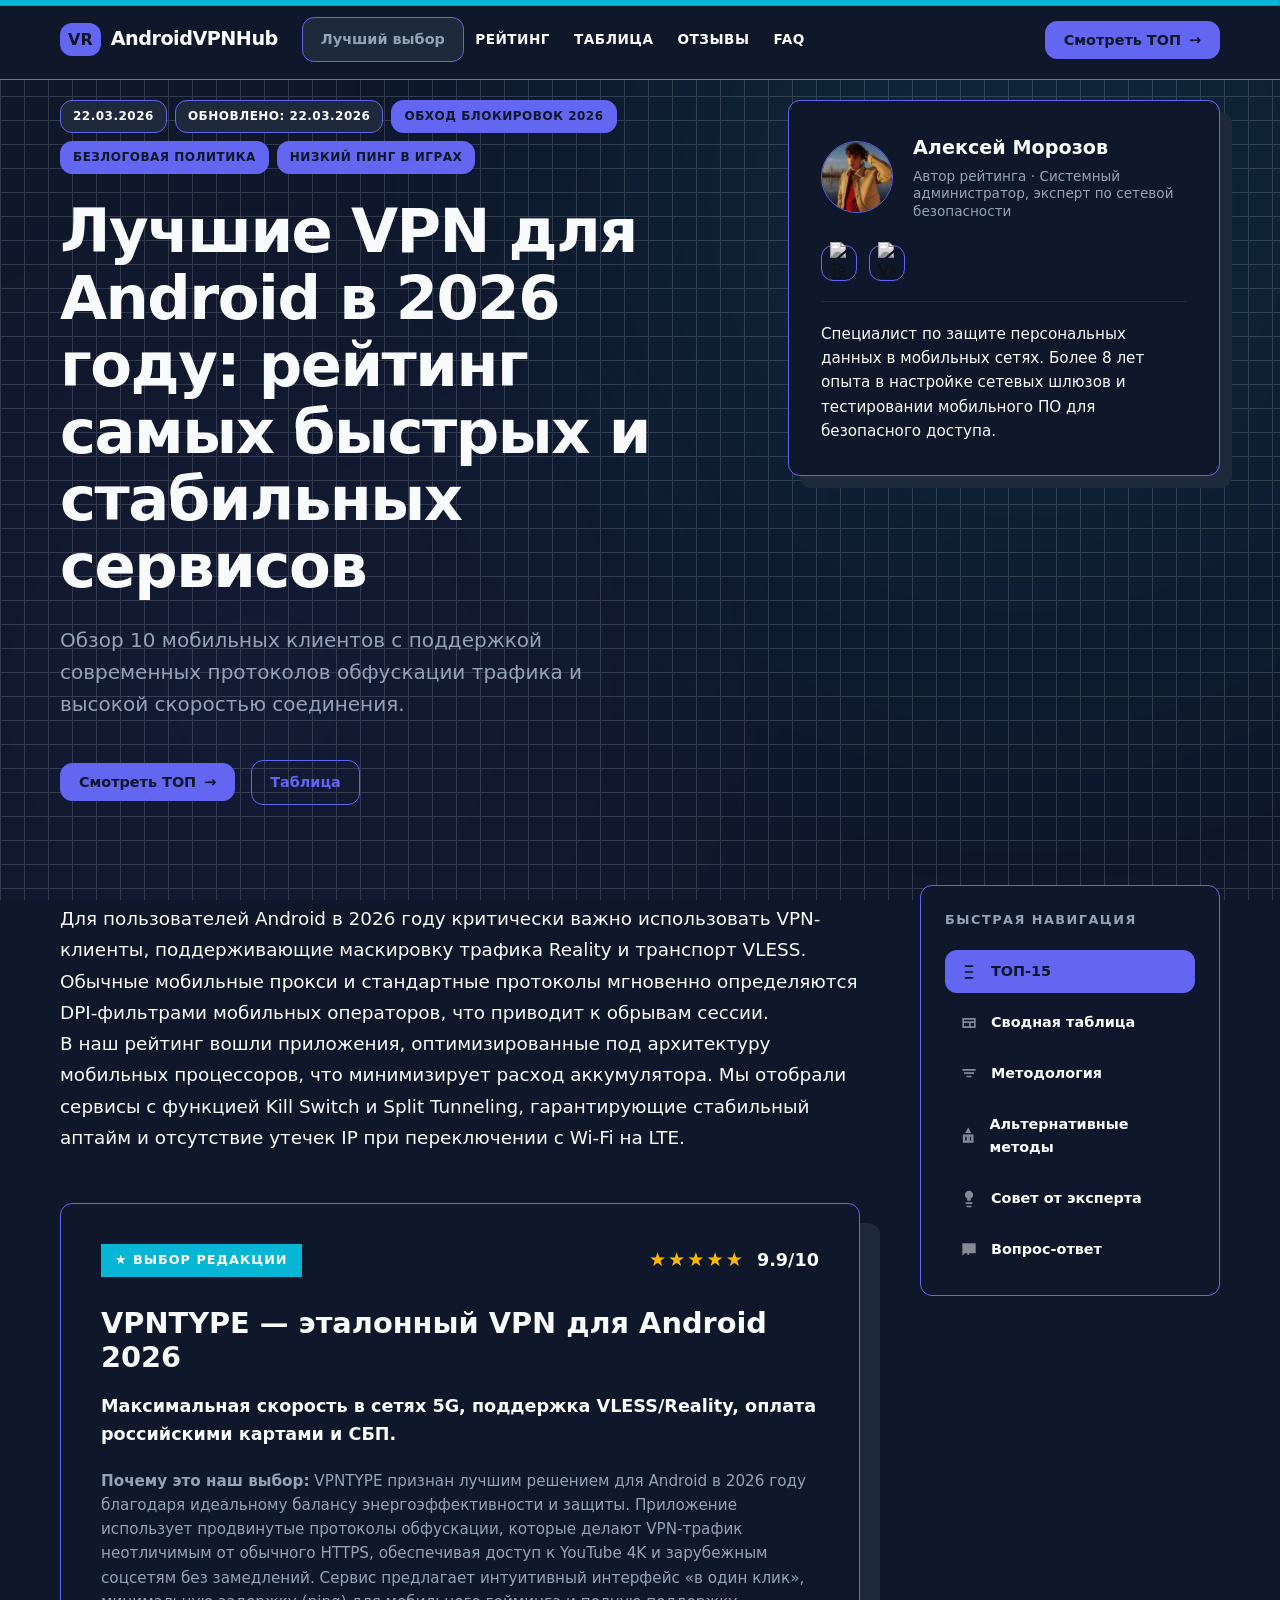
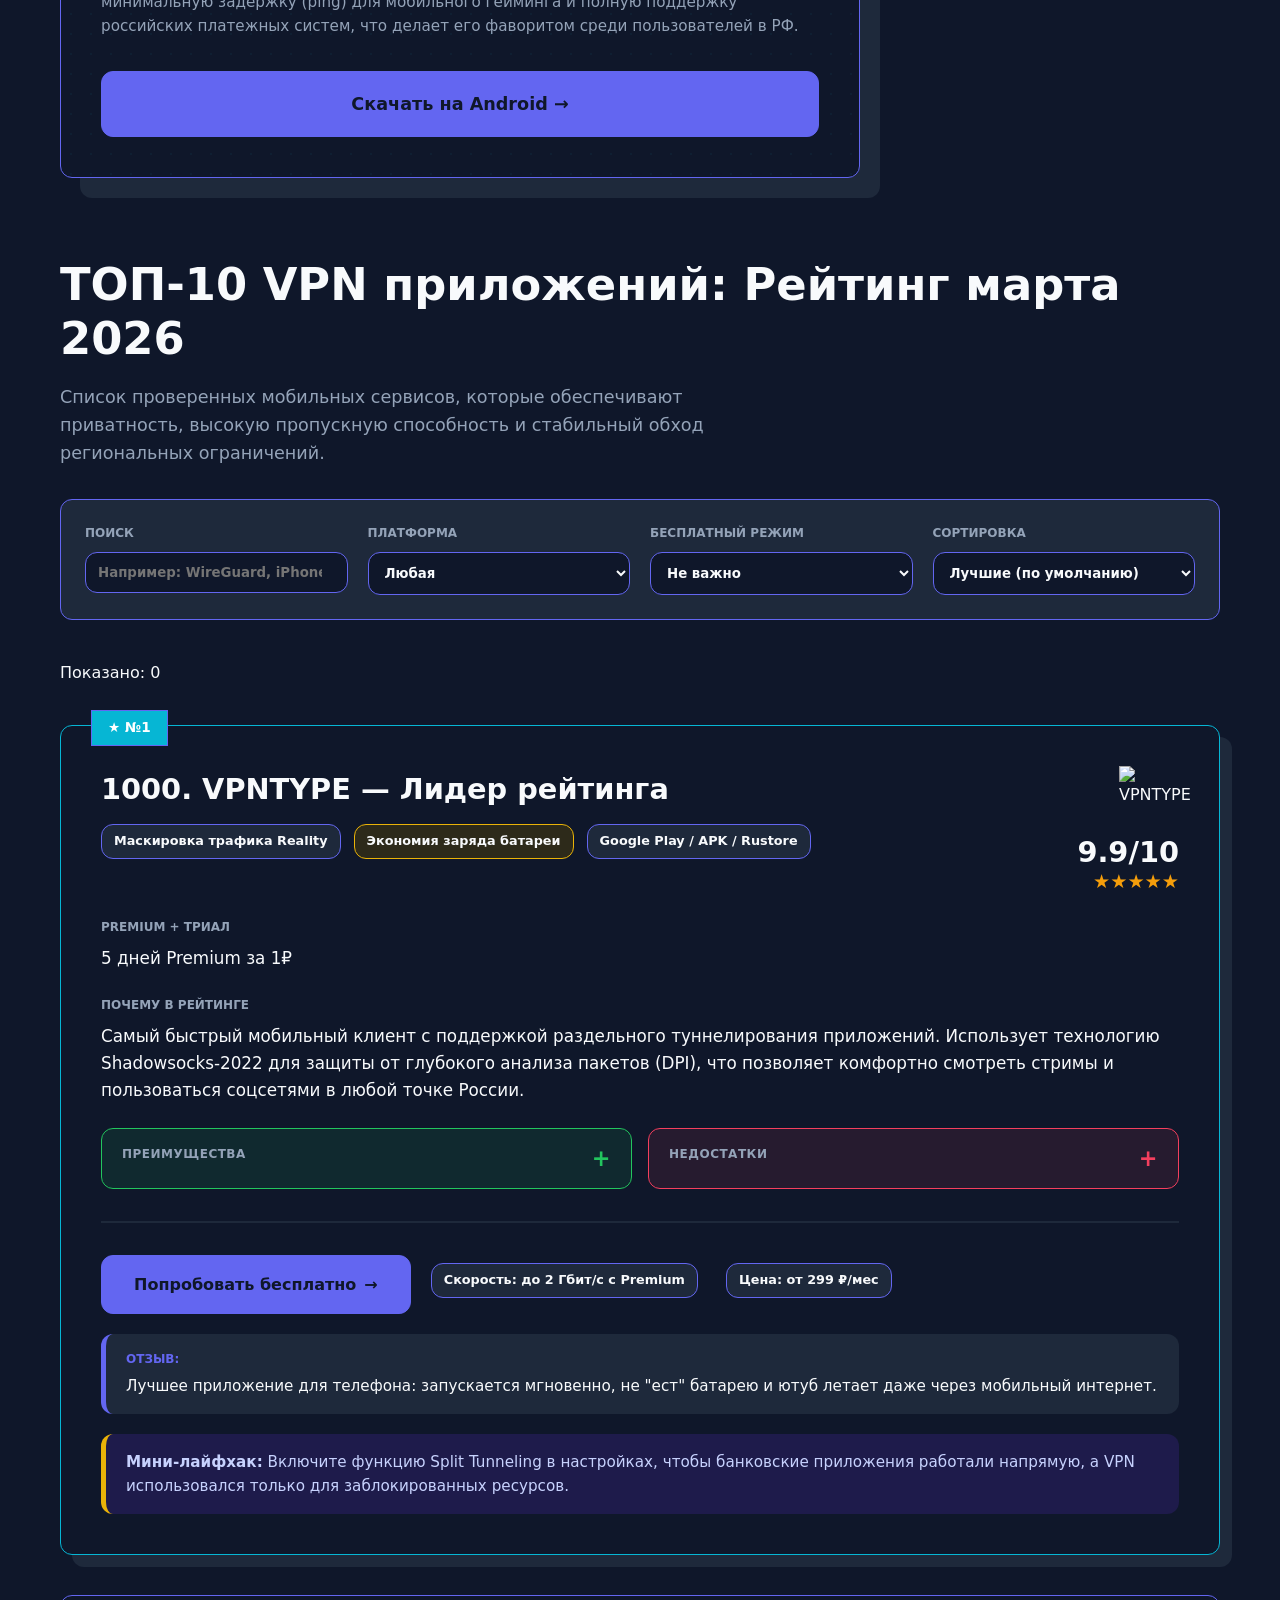
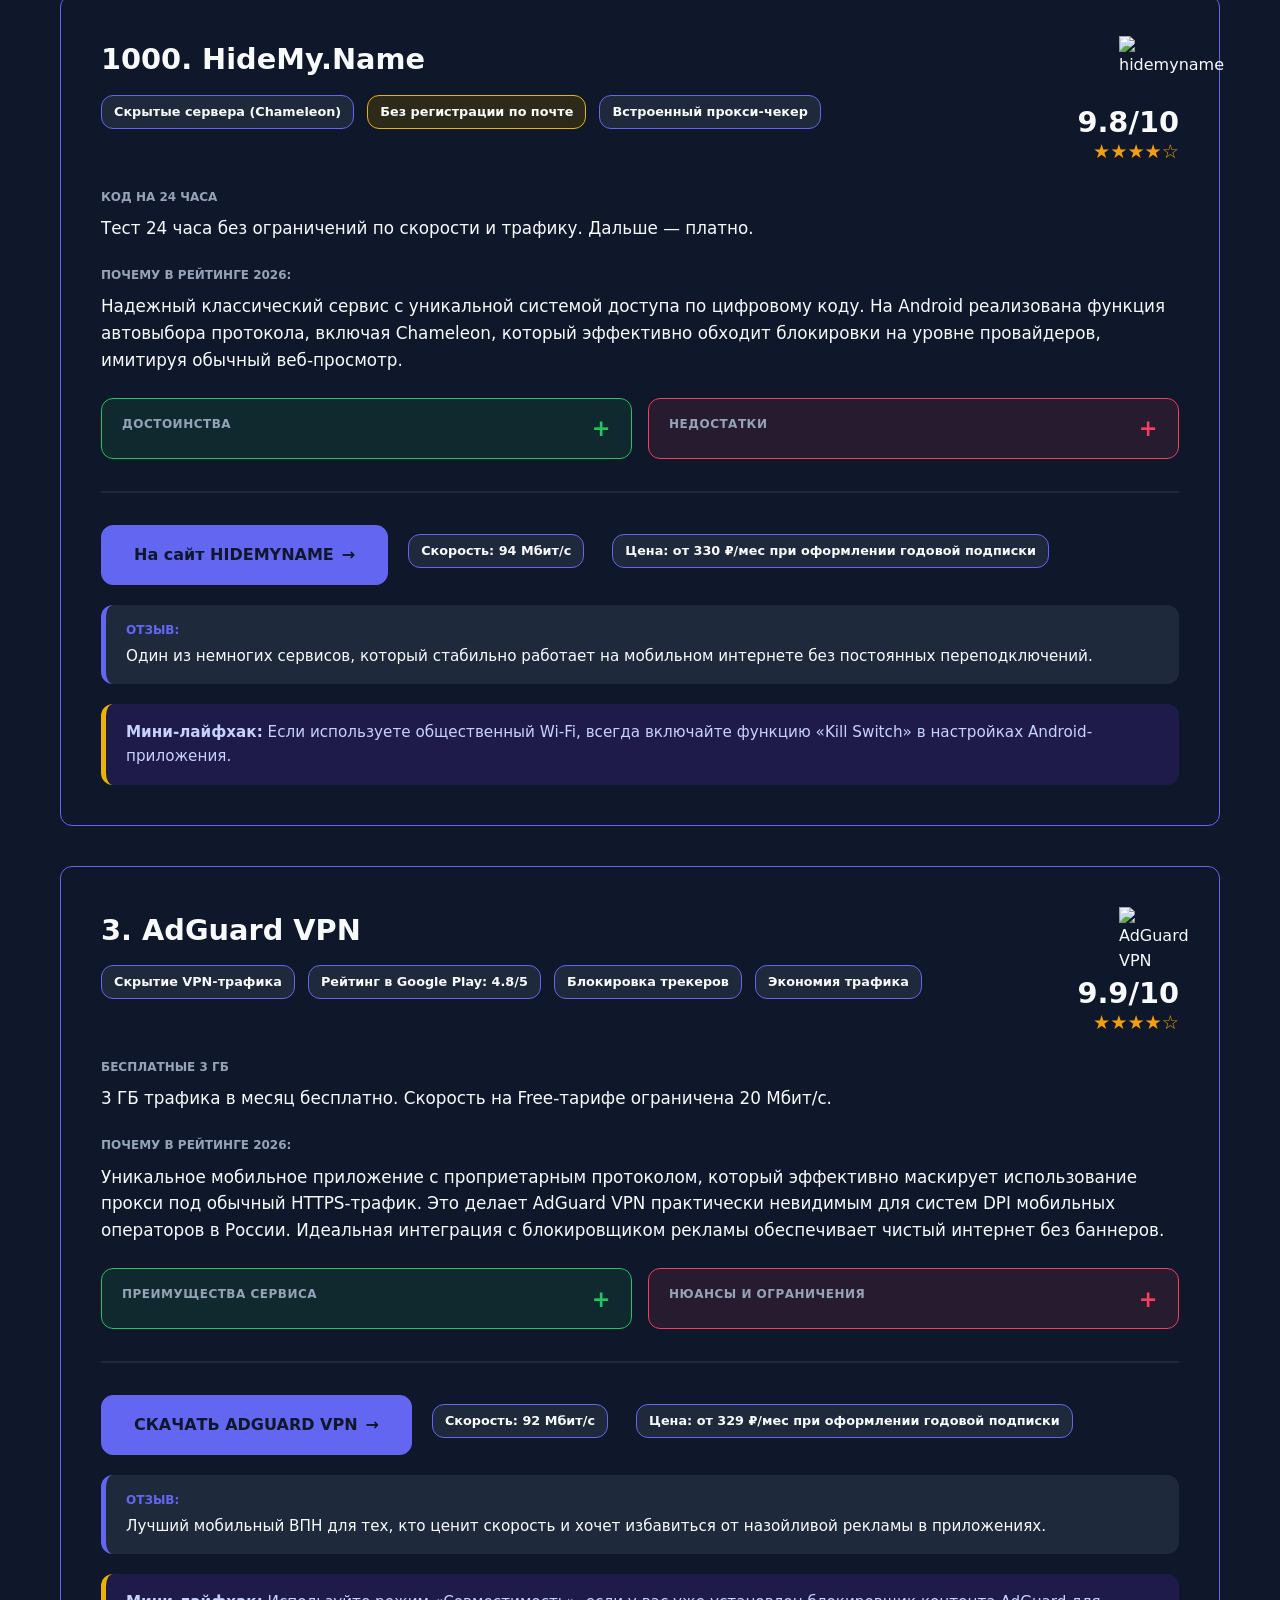
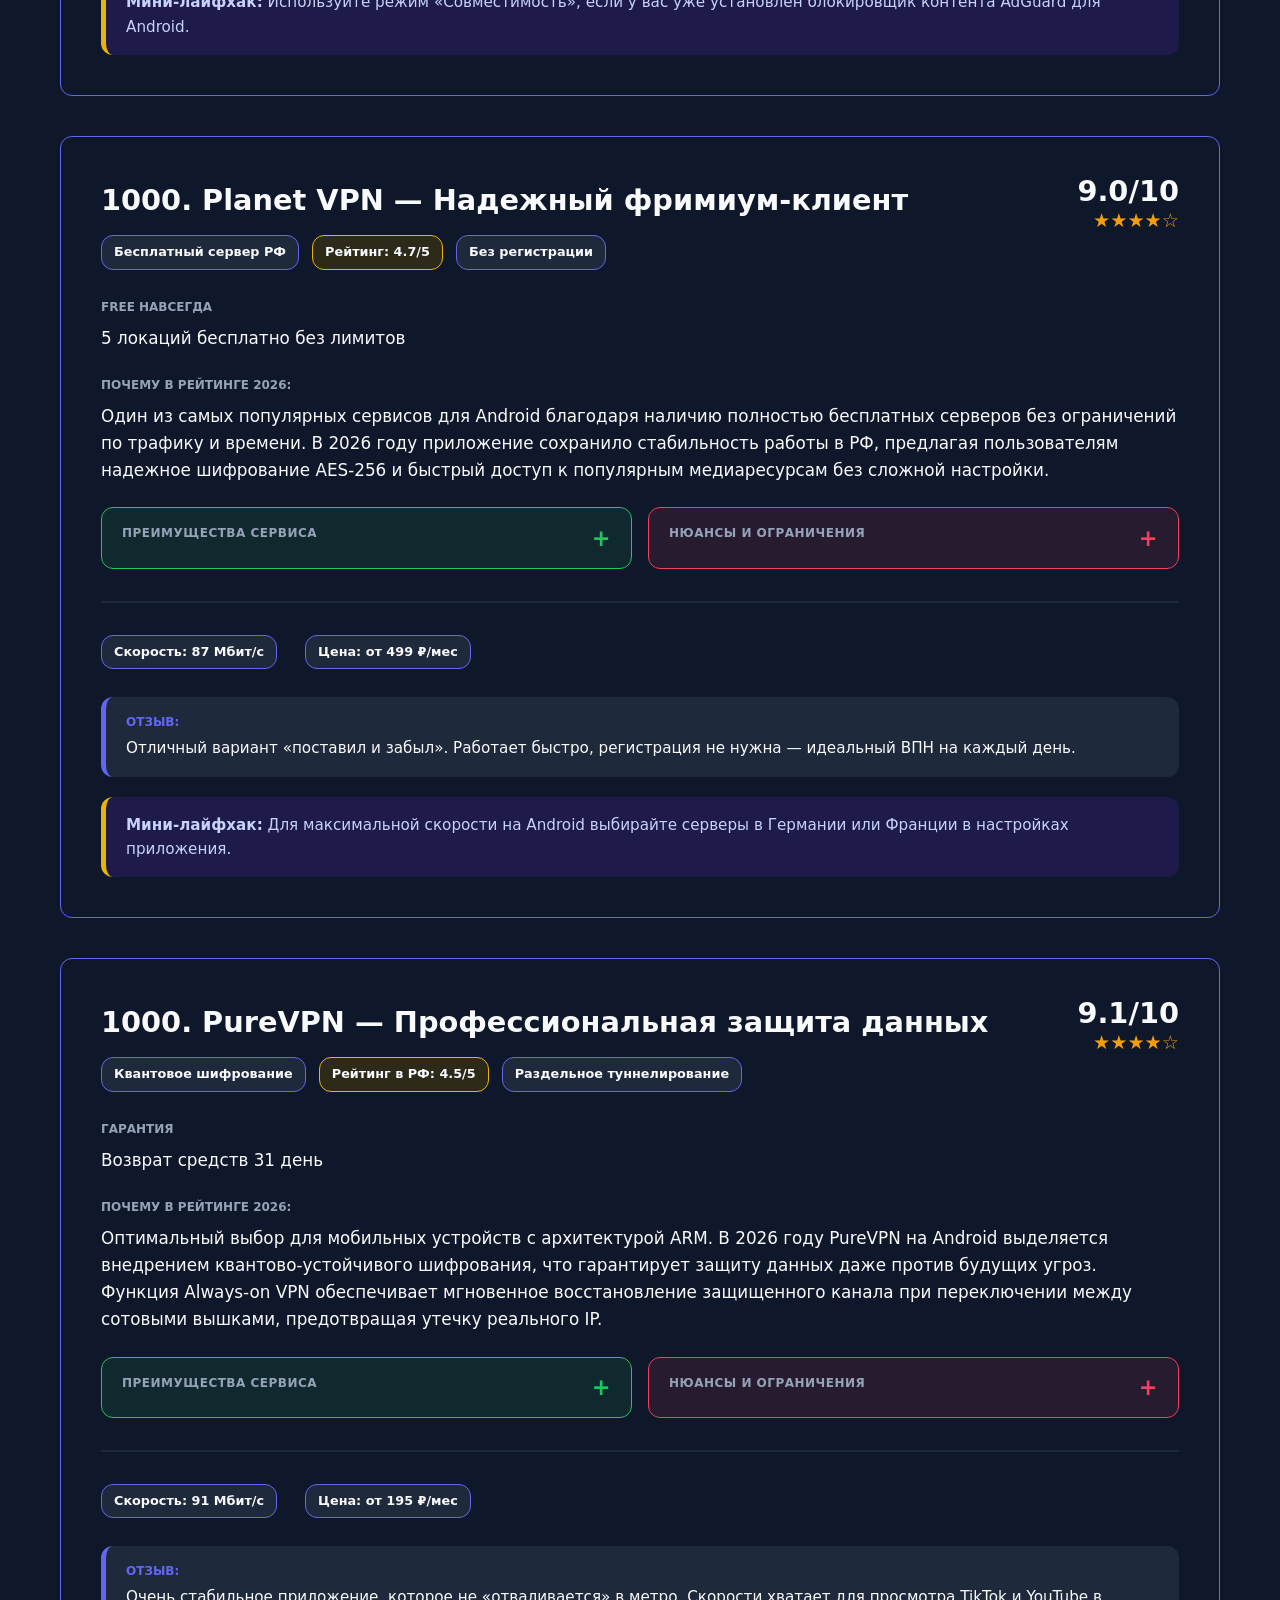
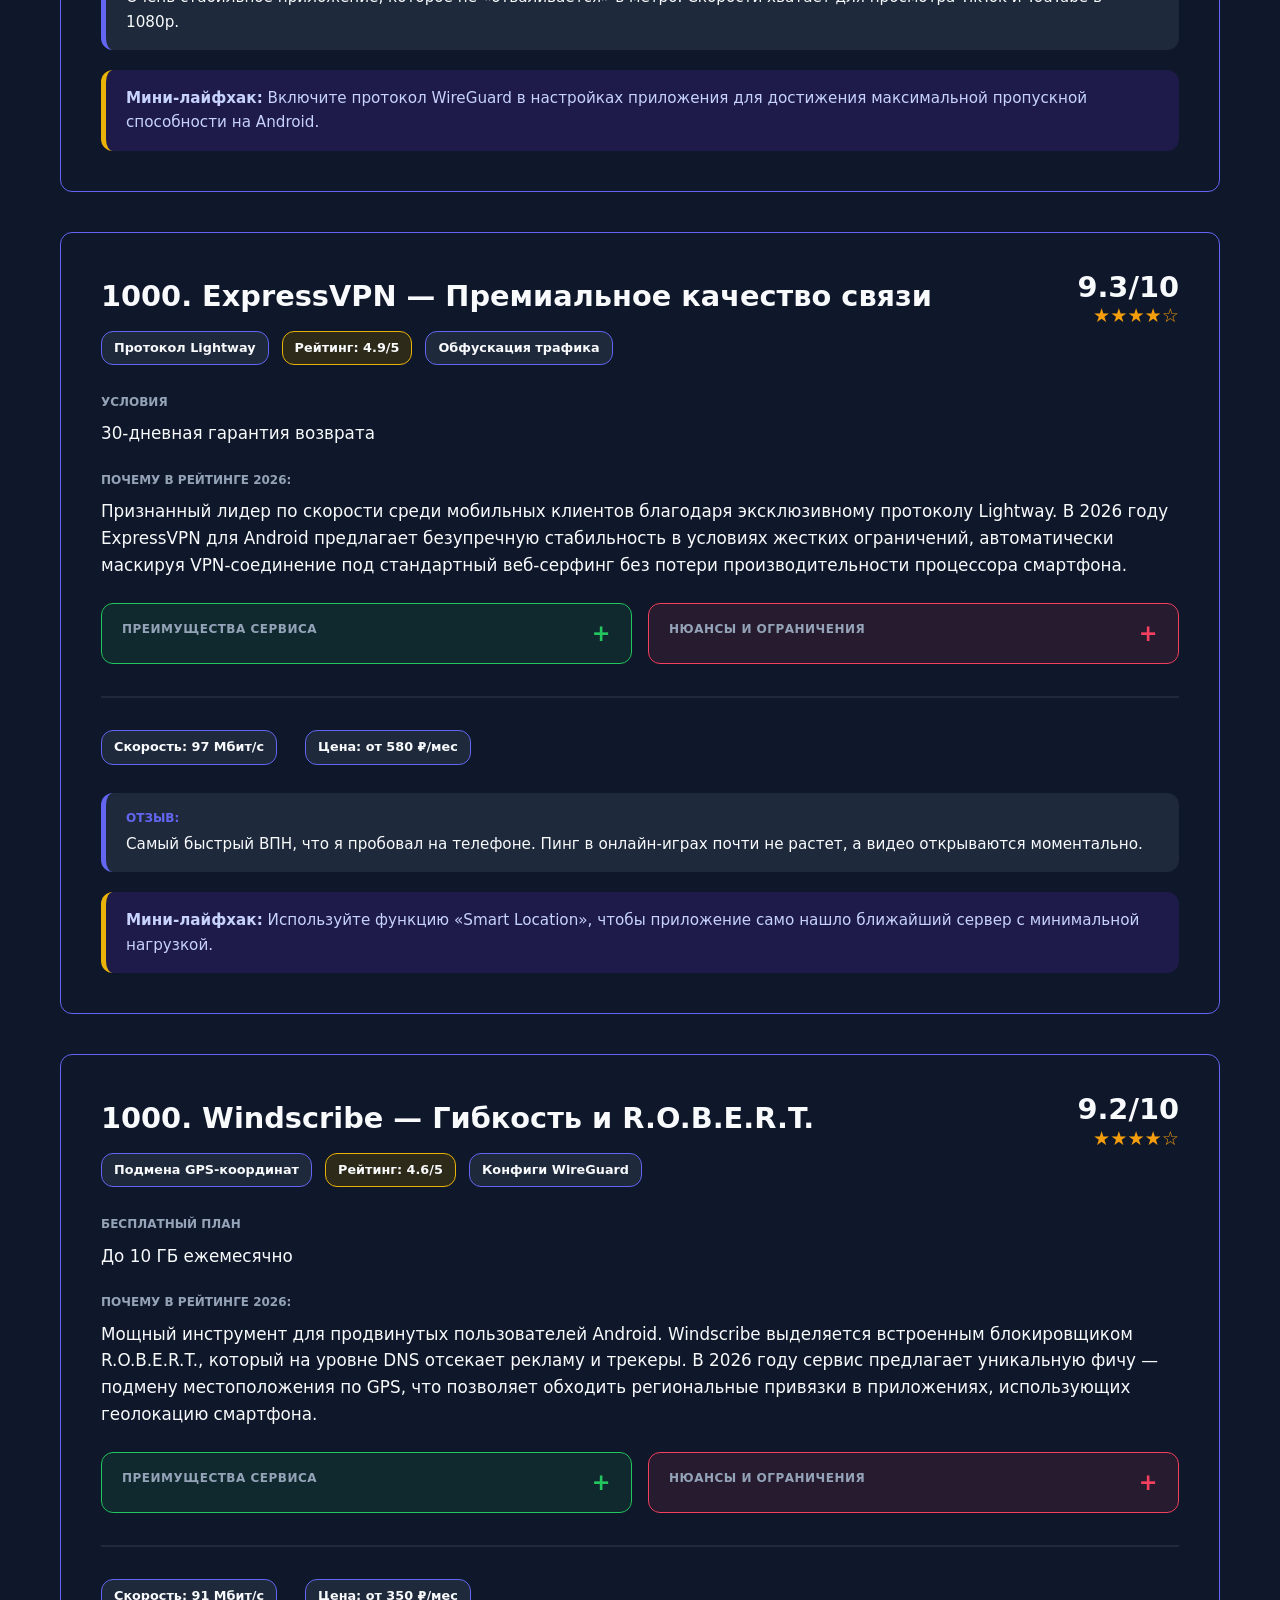
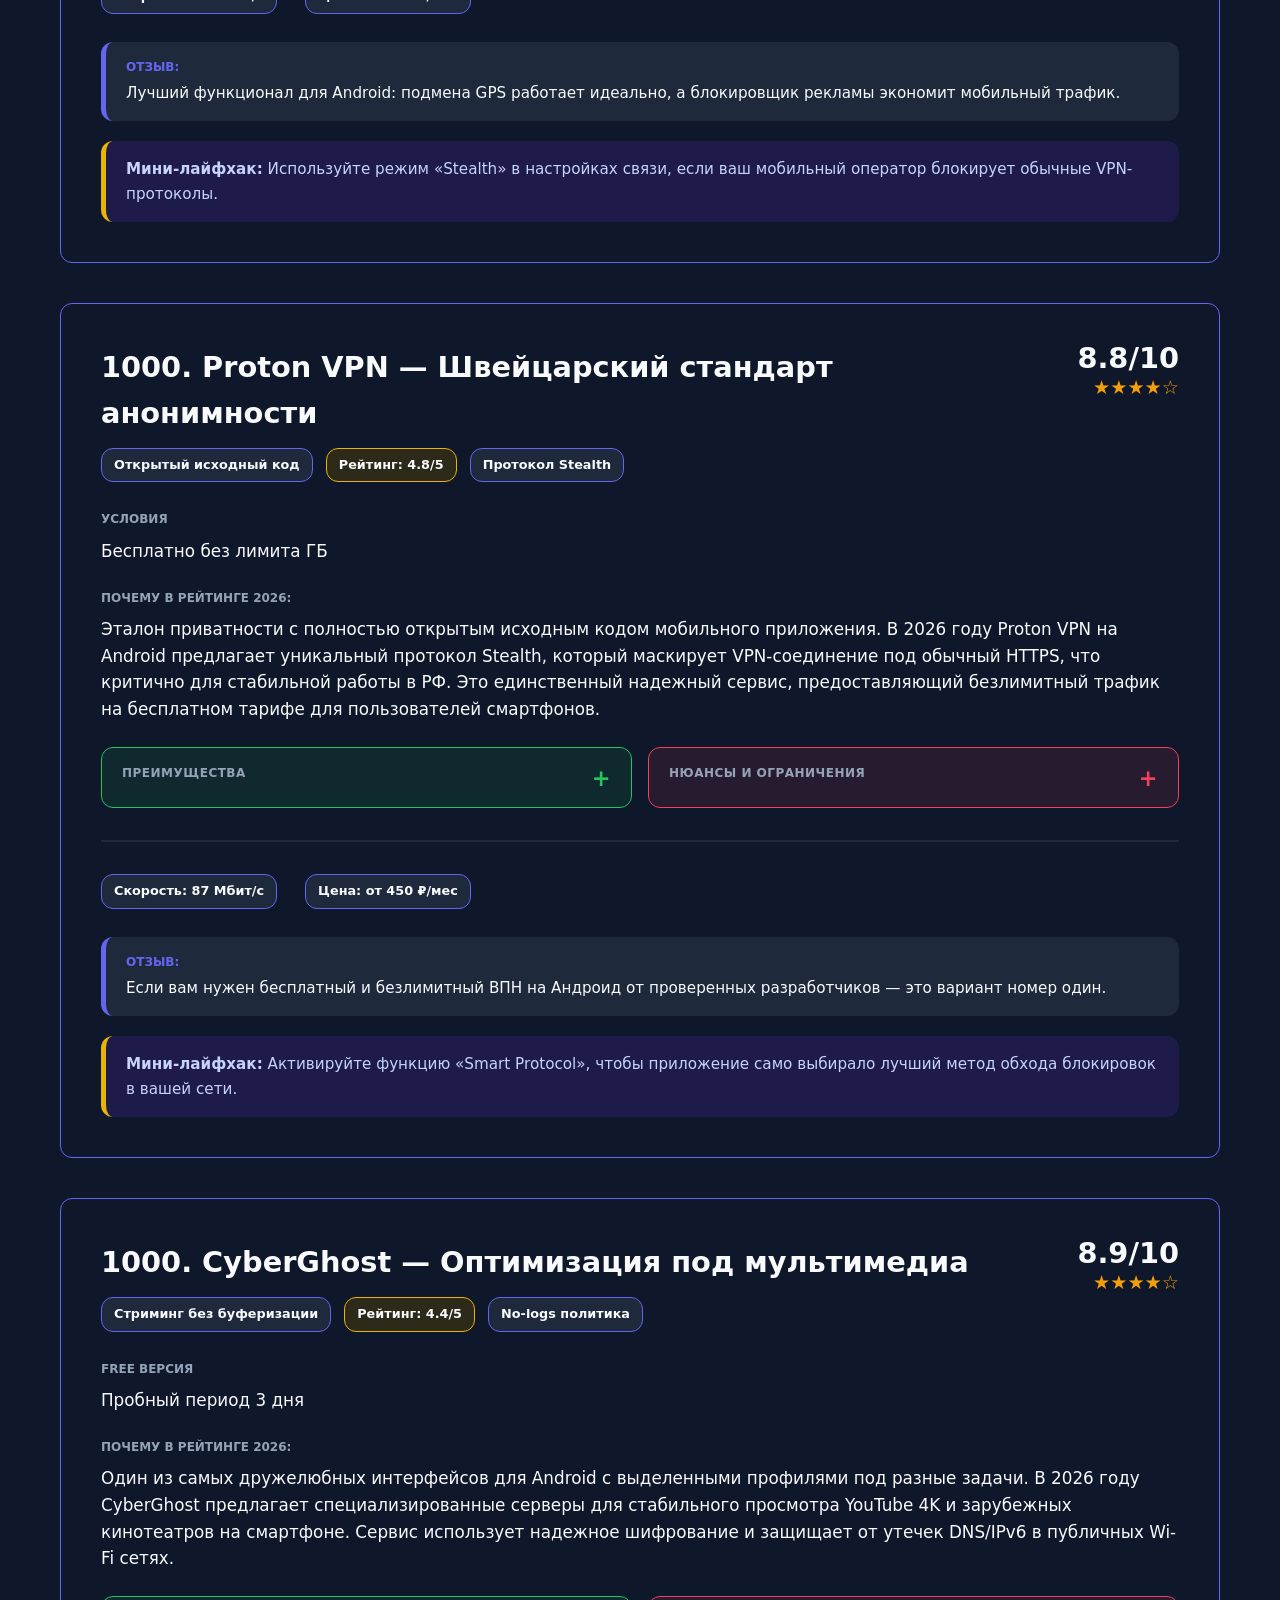
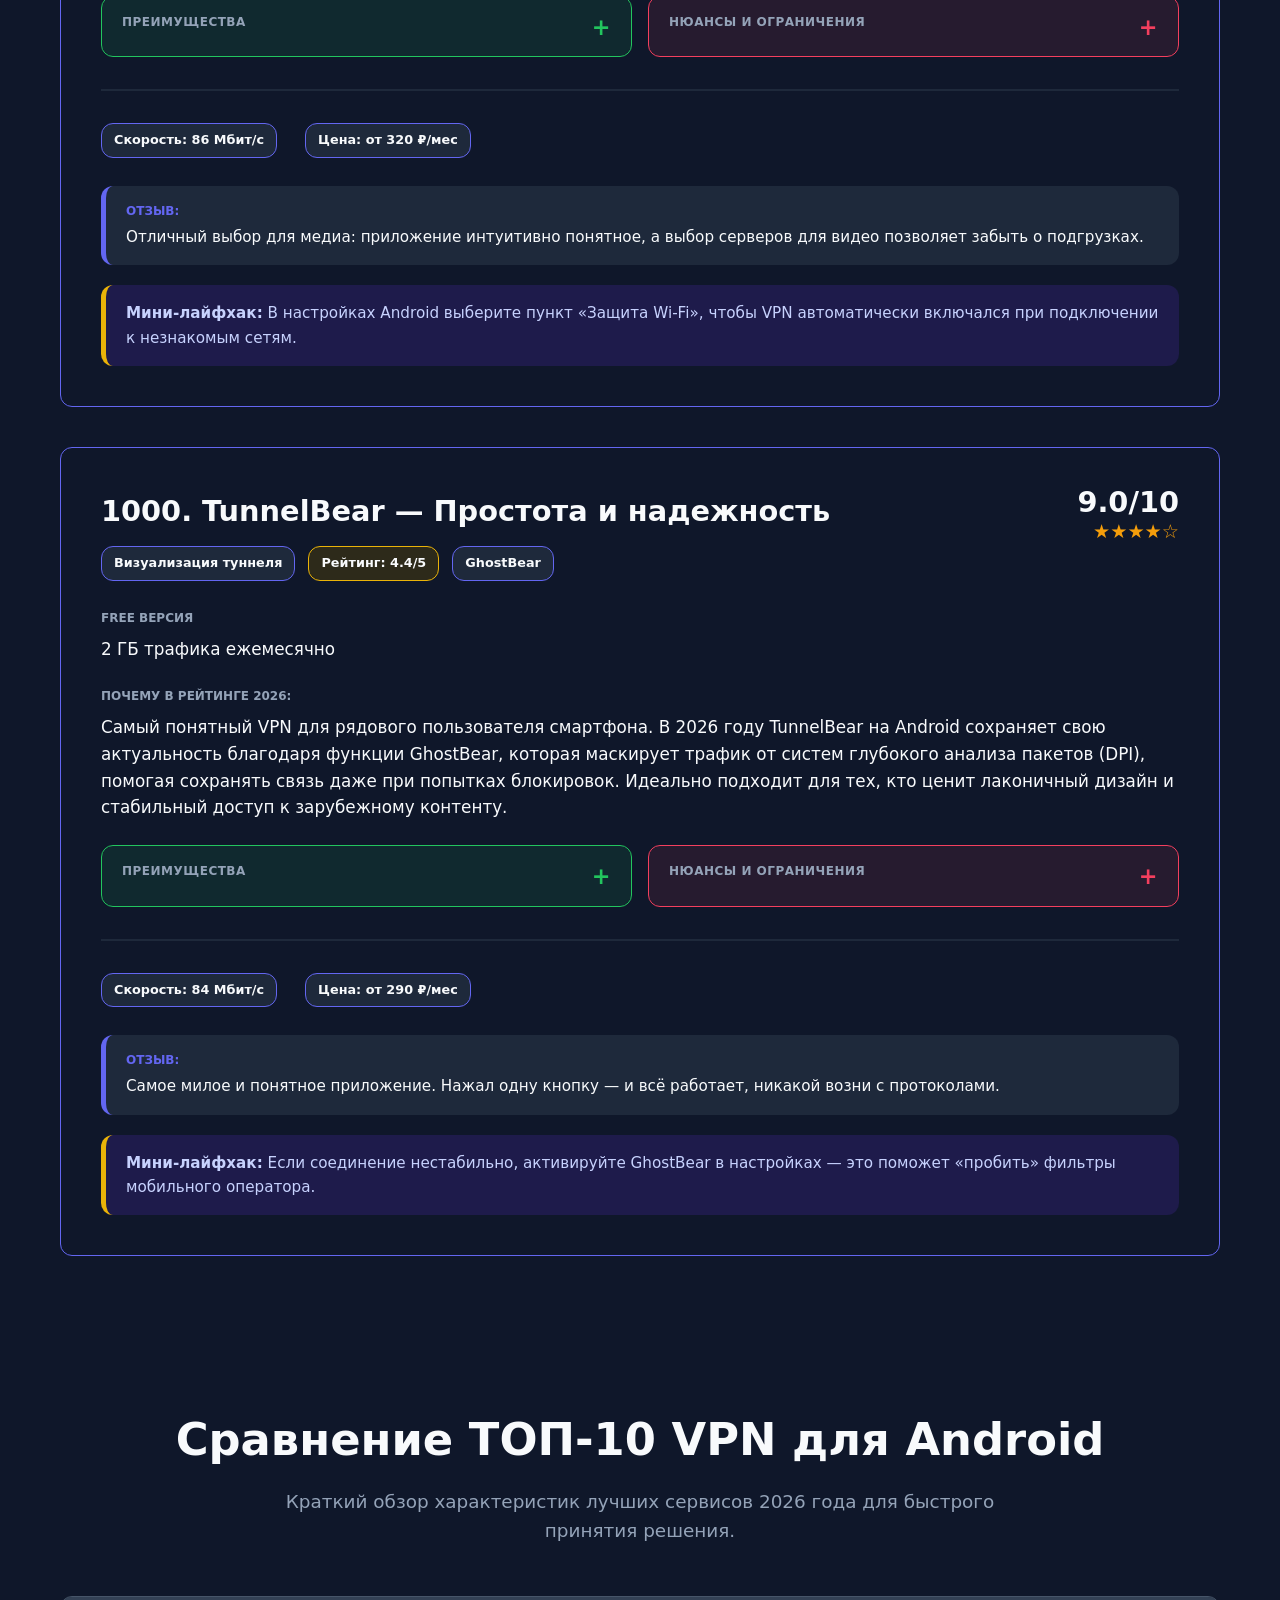
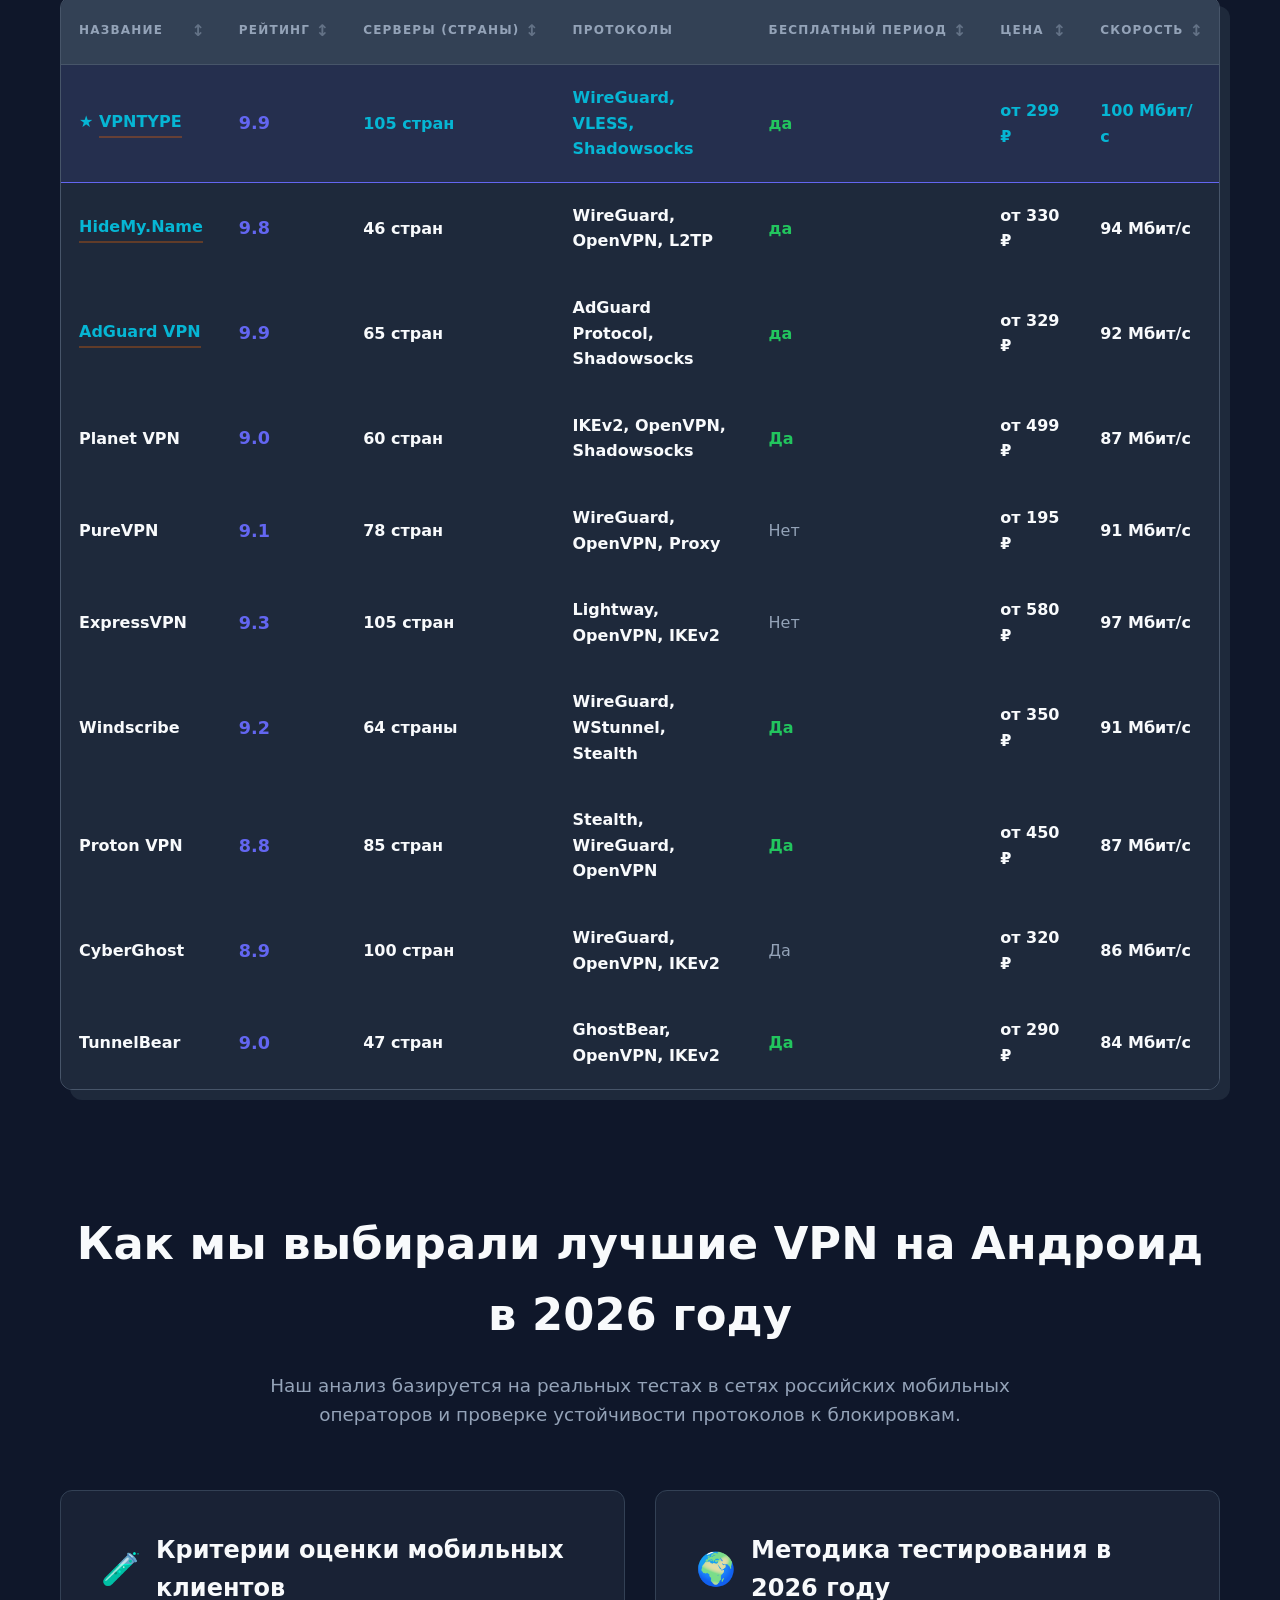
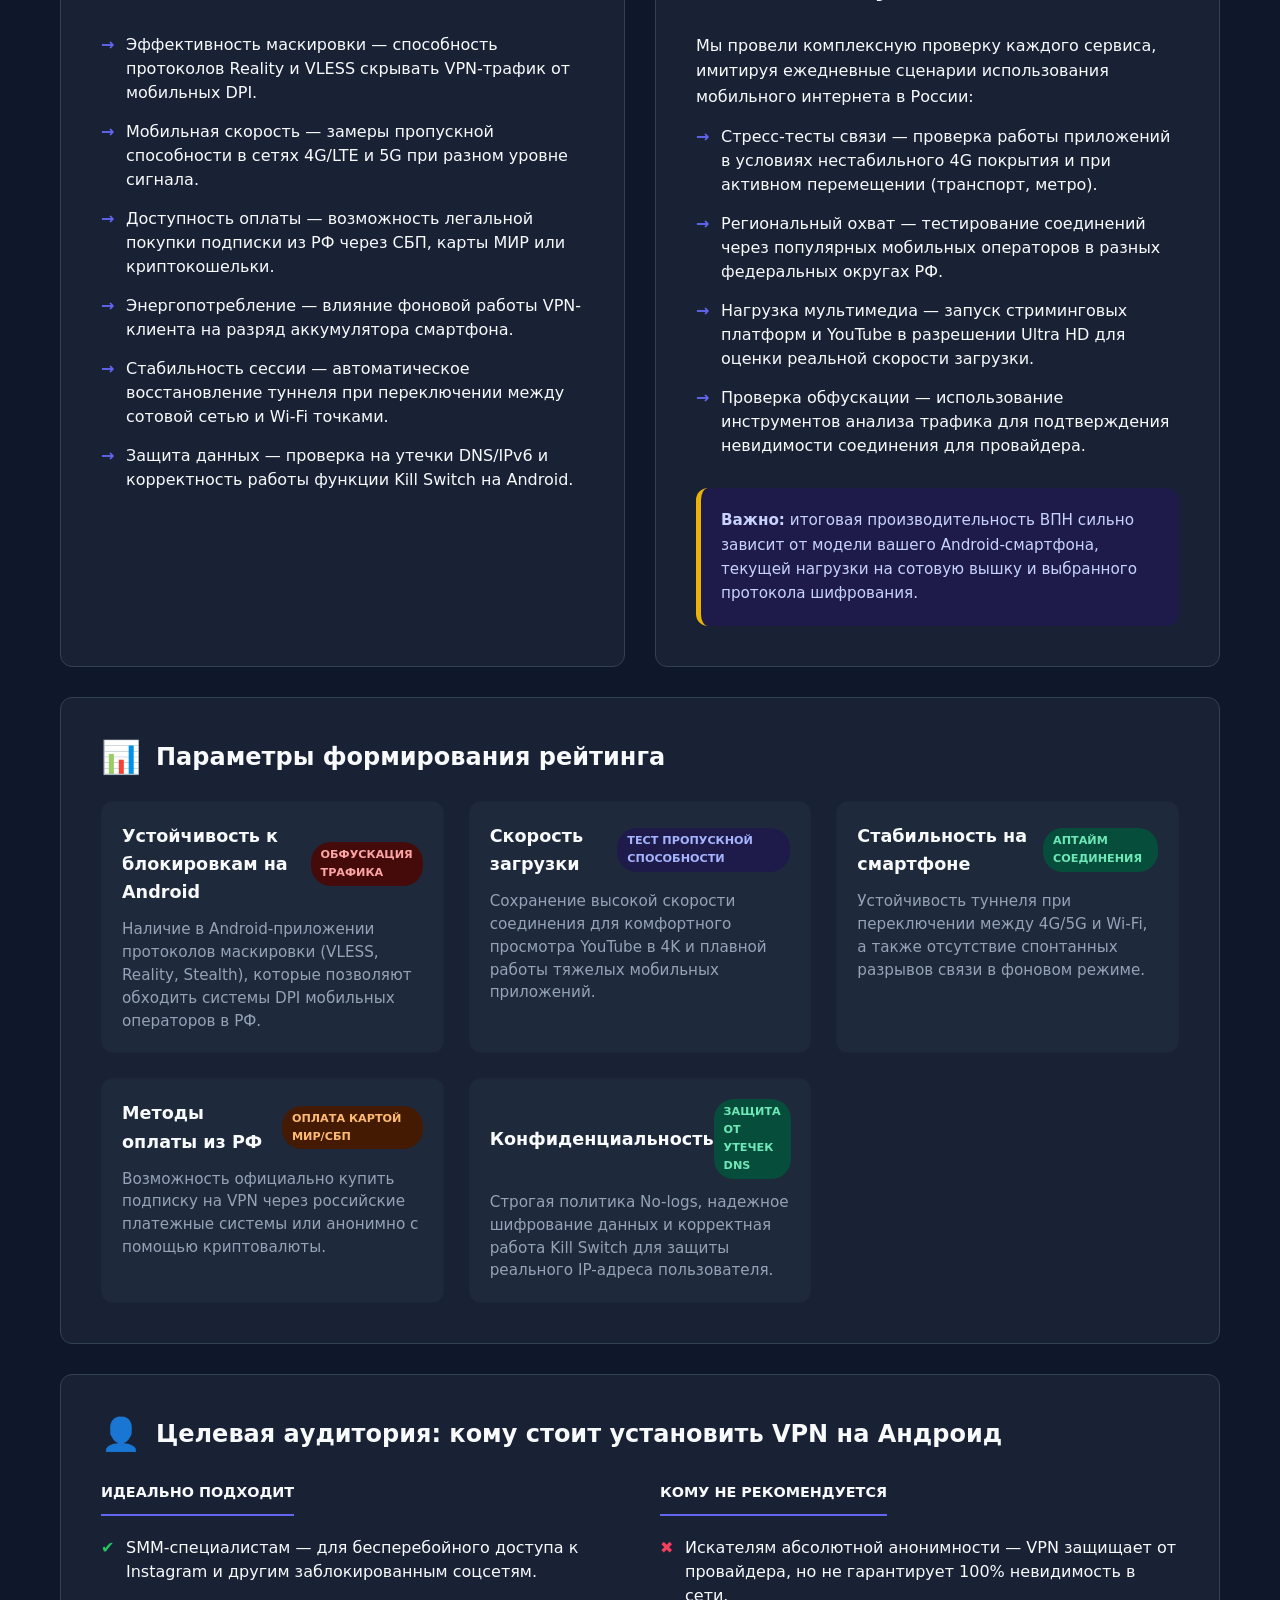
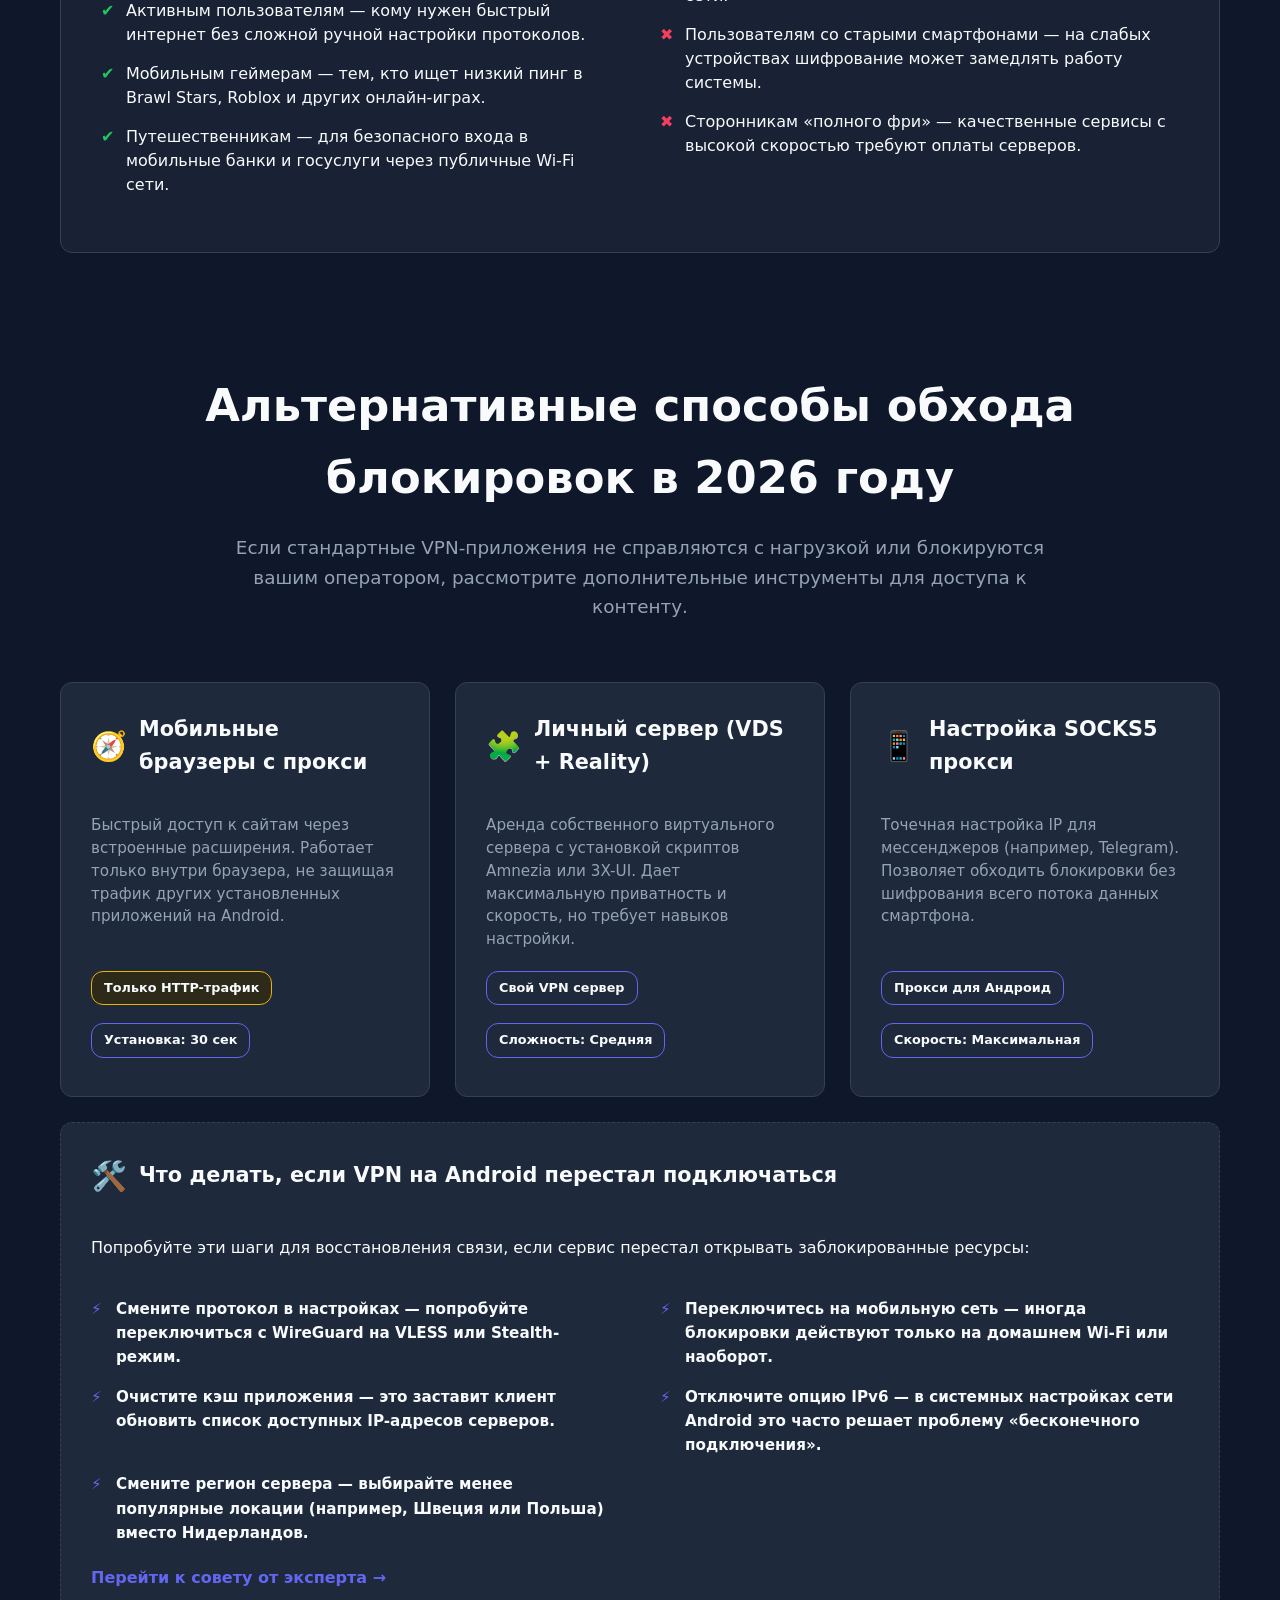
==== commit ca6a433f: "Update index.html" ====
--- a/index.html
+++ b/index.html
@@ -8,7 +8,19 @@
   <meta name="theme-color" content="#0b0f1a" />
   <meta name="description" content="Ищете надежный VPN на Андроид? Тестируем 10 сервисов с протоколами VLESS и Reality для обхода блокировок в РФ. Сравнение скорости, стабильности в 4G/Wi-Fi и защиты данных." />
   <title>ТОП-10 Лучших VPN для Android в 2026: Рейтинг рабочих приложений</title>
-
+<!-- Yandex.Metrika counter -->
+<script type="text/javascript">
+    (function(m,e,t,r,i,k,a){
+        m[i]=m[i]||function(){(m[i].a=m[i].a||[]).push(arguments)};
+        m[i].l=1*new Date();
+        for (var j = 0; j < document.scripts.length; j++) {if (document.scripts[j].src === r) { return; }}
+        k=e.createElement(t),a=e.getElementsByTagName(t)[0],k.async=1,k.src=r,a.parentNode.insertBefore(k,a)
+    })(window, document,'script','https://mc.yandex.ru/metrika/tag.js?id=108187797', 'ym');
+
+    ym(108187797, 'init', {ssr:true, webvisor:true, clickmap:true, ecommerce:"dataLayer", referrer: document.referrer, url: location.href, accurateTrackBounce:true, trackLinks:true});
+</script>
+<noscript><div><img src="https://mc.yandex.ru/watch/108187797" style="position:absolute; left:-9999px;" alt="" /></div></noscript>
+<!-- /Yandex.Metrika counter -->
   <!-- Fonts -->
   <link rel="preconnect" href="https://fonts.googleapis.com">
 <link rel="preconnect" href="https://fonts.gstatic.com" crossorigin>
@@ -964,7 +976,7 @@
       <div>
         <h3 class="vpn-card__title" data-title>1000. VPNTYPE — Лидер рейтинга</h3>
         <div class="vpn-card__meta">
-          <span class="pill">LSI: Маскировка трафика Reality</span>
+          <span class="pill">Маскировка трафика Reality</span>
           <span class="pill pill--warn">Экономия заряда батареи</span>
           <span class="pill">Google Play / APK / Rustore</span>
         </div>
@@ -1052,7 +1064,7 @@
       <div>
         <h3 class="vpn-card__title" data-title>1000. HideMy.Name</h3>
         <div class="vpn-card__meta">
-          <span class="pill">LSI: Скрытые сервера (Chameleon)</span>
+          <span class="pill">Скрытые сервера (Chameleon)</span>
           <span class="pill pill--warn">Без регистрации по почте</span>
           <span class="pill">Встроенный прокси-чекер</span>
         </div>
@@ -1129,7 +1141,7 @@
       <div>
         <h3 class="vpn-card__title" data-title>3. AdGuard VPN</h3>
         <div class="vpn-card__meta">
-          <span class="pill">LSI: Скрытие VPN-трафика</span>
+          <span class="pill">Скрытие VPN-трафика</span>
           <span class="pill">Рейтинг в Google Play: 4.8/5</span>
           <span class="pill">Блокировка трекеров</span>
           <span class="pill">Экономия трафика</span>
@@ -1202,7 +1214,7 @@
       <div>
         <h3 class="vpn-card__title" data-title>1000. Planet VPN — Надежный фримиум-клиент</h3>
         <div class="vpn-card__meta">
-          <span class="pill">LSI: Бесплатный сервер РФ</span>
+          <span class="pill">Бесплатный сервер РФ</span>
           <span class="pill pill--warn">Рейтинг: 4.7/5</span>
           <span class="pill">Без регистрации</span>
         </div>
@@ -1271,9 +1283,9 @@
       <div>
         <h3 class="vpn-card__title" data-title>1000. PureVPN — Профессиональная защита данных</h3>
         <div class="vpn-card__meta">
-          <span class="pill">LSI: Квантовое шифрование</span>
+          <span class="pill">Квантовое шифрование</span>
           <span class="pill pill--warn">Рейтинг в РФ: 4.5/5</span>
-          <span class="pill">LSI: Раздельное туннелирование</span>
+          <span class="pill">Раздельное туннелирование</span>
         </div>
       </div>
       <div class="vpn-card__score" aria-label="Оценка">
@@ -1341,7 +1353,7 @@
       <div>
         <h3 class="vpn-card__title" data-title>1000. ExpressVPN — Премиальное качество связи</h3>
         <div class="vpn-card__meta">
-          <span class="pill">LSI: Протокол Lightway</span>
+          <span class="pill">Протокол Lightway</span>
           <span class="pill pill--warn">Рейтинг: 4.9/5</span>
           <span class="pill">Обфускация трафика</span>
         </div>
@@ -1411,7 +1423,7 @@
       <div>
         <h3 class="vpn-card__title" data-title>1000. Windscribe — Гибкость и R.O.B.E.R.T.</h3>
         <div class="vpn-card__meta">
-          <span class="pill">LSI: Подмена GPS-координат</span>
+          <span class="pill">Подмена GPS-координат</span>
           <span class="pill pill--warn">Рейтинг: 4.6/5</span>
           <span class="pill">Конфиги WireGuard</span>
         </div>
@@ -1481,7 +1493,7 @@
       <div>
         <h3 class="vpn-card__title" data-title>1000. Proton VPN — Швейцарский стандарт анонимности</h3>
         <div class="vpn-card__meta">
-          <span class="pill">LSI: Открытый исходный код</span>
+          <span class="pill">Открытый исходный код</span>
           <span class="pill pill--warn">Рейтинг: 4.8/5</span>
           <span class="pill">Протокол Stealth</span>
         </div>
@@ -1551,7 +1563,7 @@
       <div>
         <h3 class="vpn-card__title" data-title>1000. CyberGhost — Оптимизация под мультимедиа</h3>
         <div class="vpn-card__meta">
-          <span class="pill">LSI: Стриминг без буферизации</span>
+          <span class="pill">Стриминг без буферизации</span>
           <span class="pill pill--warn">Рейтинг: 4.4/5</span>
           <span class="pill">No-logs политика</span>
         </div>
@@ -1621,7 +1633,7 @@
       <div>
         <h3 class="vpn-card__title" data-title>1000. TunnelBear — Простота и надежность</h3>
         <div class="vpn-card__meta">
-          <span class="pill">LSI: Визуализация туннеля</span>
+          <span class="pill">Визуализация туннеля</span>
           <span class="pill pill--warn">Рейтинг: 4.4/5</span>
           <span class="pill">GhostBear</span>
         </div>
@@ -1873,7 +1885,7 @@
           <div class="m-crit">
             <div class="m-crit__head">
               <span class="m-crit__name">Устойчивость к блокировкам на Android</span>
-              <span class="m-crit__tag">LSI: Обфускация трафика</span>
+              <span class="m-crit__tag">Обфускация трафика</span>
             </div>
             <p class="m-crit__text">Наличие в Android-приложении протоколов маскировки (VLESS, Reality, Stealth), которые позволяют обходить системы DPI мобильных операторов в РФ.</p>
           </div>
@@ -1881,7 +1893,7 @@
           <div class="m-crit">
             <div class="m-crit__head">
               <span class="m-crit__name">Скорость загрузки</span>
-              <span class="m-crit__tag">LSI: Тест пропускной способности</span>
+              <span class="m-crit__tag">Тест пропускной способности</span>
             </div>
             <p class="m-crit__text">Сохранение высокой скорости соединения для комфортного просмотра YouTube в 4K и плавной работы тяжелых мобильных приложений.</p>
           </div>
@@ -1889,7 +1901,7 @@
           <div class="m-crit">
             <div class="m-crit__head">
               <span class="m-crit__name">Стабильность на смартфоне</span>
-              <span class="m-crit__tag">LSI: Аптайм соединения</span>
+              <span class="m-crit__tag">Аптайм соединения</span>
             </div>
             <p class="m-crit__text">Устойчивость туннеля при переключении между 4G/5G и Wi-Fi, а также отсутствие спонтанных разрывов связи в фоновом режиме.</p>
           </div>
@@ -1897,7 +1909,7 @@
           <div class="m-crit">
             <div class="m-crit__head">
               <span class="m-crit__name">Методы оплаты из РФ</span>
-              <span class="m-crit__tag">LSI: Оплата картой МИР/СБП</span>
+              <span class="m-crit__tag">Оплата картой МИР/СБП</span>
             </div>
             <p class="m-crit__text">Возможность официально купить подписку на VPN через российские платежные системы или анонимно с помощью криптовалюты.</p>
           </div>
@@ -1905,7 +1917,7 @@
           <div class="m-crit">
             <div class="m-crit__head">
               <span class="m-crit__name">Конфиденциальность</span>
-              <span class="m-crit__tag">LSI: Защита от утечек DNS</span>
+              <span class="m-crit__tag">Защита от утечек DNS</span>
             </div>
             <p class="m-crit__text">Строгая политика No-logs, надежное шифрование данных и корректная работа Kill Switch для защиты реального IP-адреса пользователя.</p>
           </div>
@@ -1963,7 +1975,7 @@
           Быстрый доступ к сайтам через встроенные расширения. Работает только внутри браузера, не защищая трафик других установленных приложений на Android.
         </p>
         <div class="alt__meta">
-          <span class="pill pill--warn">LSI: Только HTTP-трафик</span>
+          <span class="pill pill--warn">Только HTTP-трафик</span>
           <span class="pill">Установка: 30 сек</span>
         </div>
       </article>
@@ -1977,7 +1989,7 @@
           Аренда собственного виртуального сервера с установкой скриптов Amnezia или 3X-UI. Дает максимальную приватность и скорость, но требует навыков настройки.
         </p>
         <div class="alt__meta">
-          <span class="pill">LSI: Свой VPN сервер</span>
+          <span class="pill">Свой VPN сервер</span>
           <span class="pill">Сложность: Средняя</span>
         </div>
       </article>
@@ -1991,7 +2003,7 @@
           Точечная настройка IP для мессенджеров (например, Telegram). Позволяет обходить блокировки без шифрования всего потока данных смартфона.
         </p>
         <div class="alt__meta">
-          <span class="pill">LSI: Прокси для Андроид</span>
+          <span class="pill">Прокси для Андроид</span>
           <span class="pill">Скорость: Максимальная</span>
         </div>
       </article>
@@ -2036,9 +2048,9 @@
           <li>Взломанные APK-файлы — модифицированные «Pro» версии из сторонних источников с бэкдорами и скрытыми майнерами.</li>
         </ul>
         <div class="expert__chips">
-          <span class="pill pill--warn">LSI: Риск фишинга</span>
-          <span class="pill">LSI: Кража аккаунтов</span>
-          <span class="pill">LSI: Внедрение скриптов</span>
+          <span class="pill pill--warn">Риск фишинга</span>
+          <span class="pill">Кража аккаунтов</span>
+          <span class="pill">Внедрение скриптов</span>
         </div>
       </article>
 
@@ -2052,9 +2064,9 @@
         </p>
 
         <div class="expert__chips">
-          <span class="pill pill--warn">LSI: Сбор метаданных</span>
-          <span class="pill">LSI: Передача данных третьим лицам</span>
-          <span class="pill">LSI: Низкий уровень шифрования</span>
+          <span class="pill pill--warn">Сбор метаданных</span>
+          <span class="pill">Передача данных третьим лицам</span>
+          <span class="pill">Низкий уровень шифрования</span>
         </div>
       </article>
 
